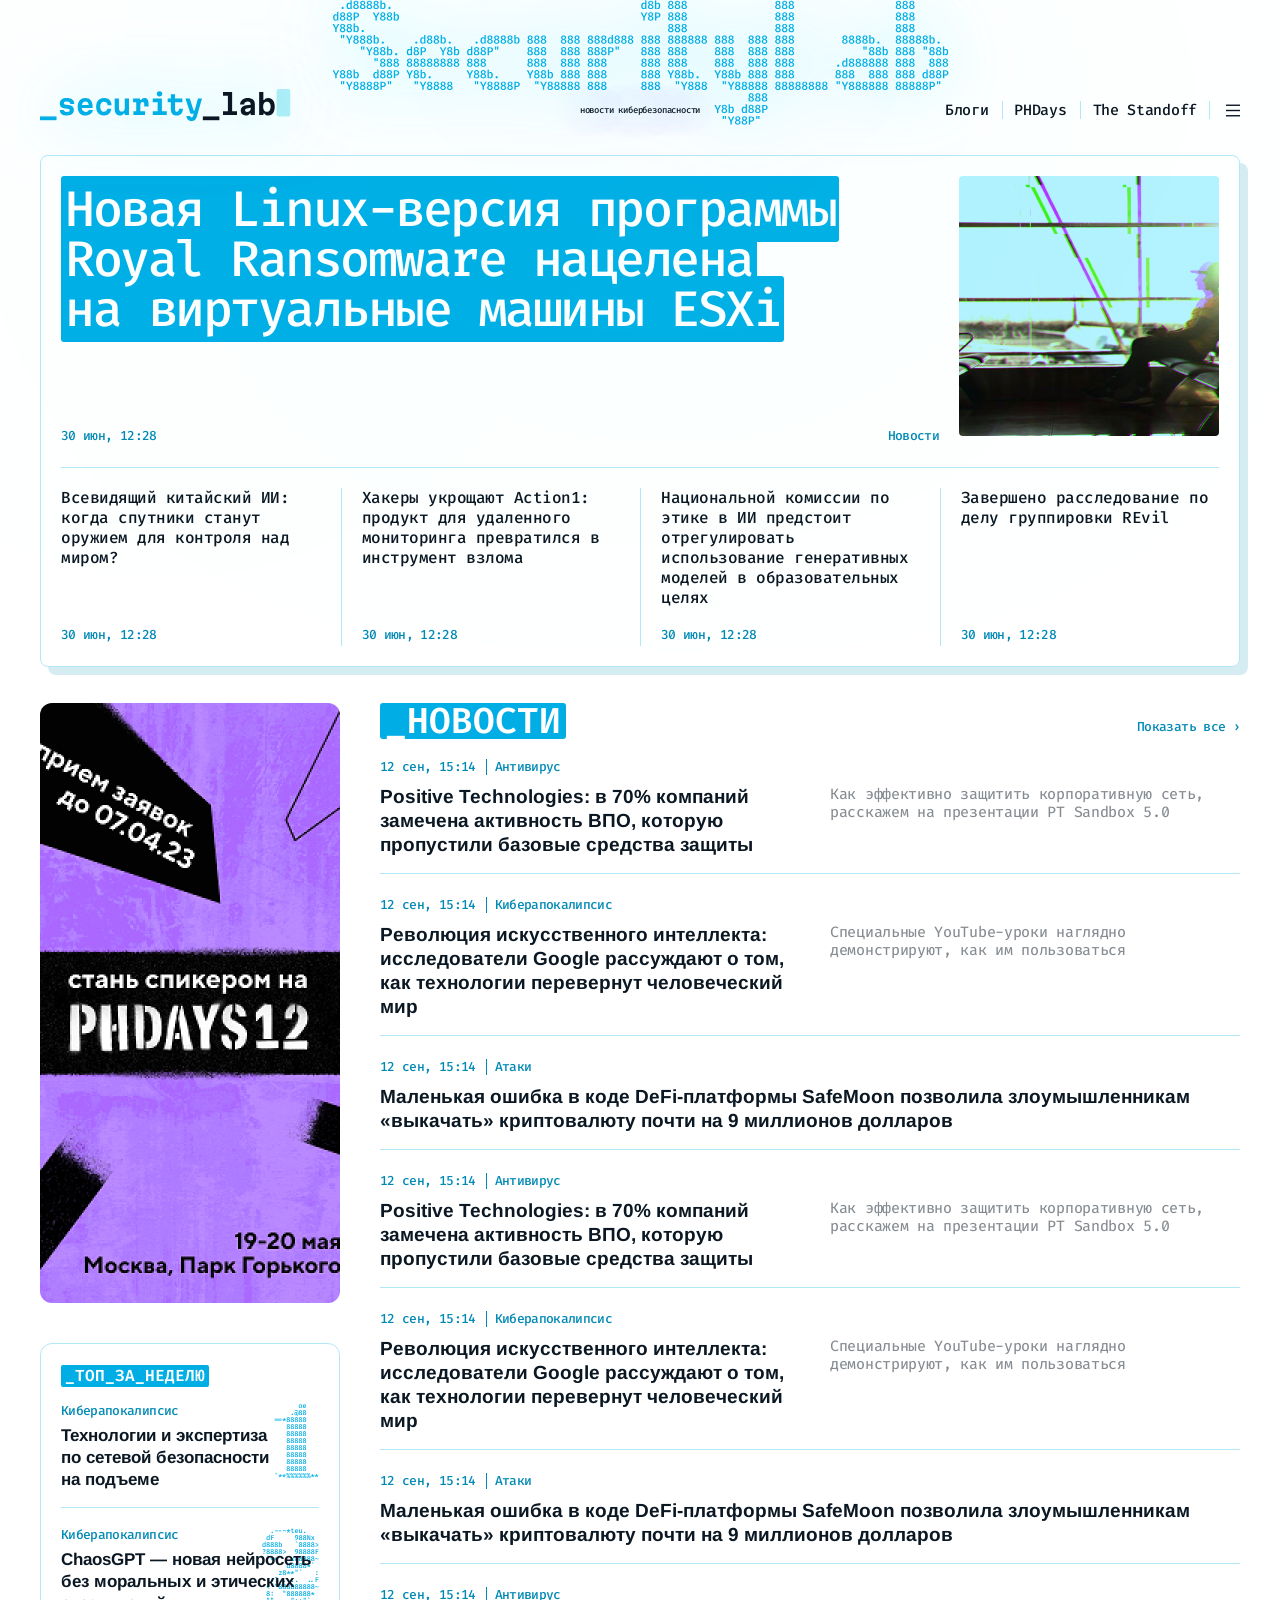
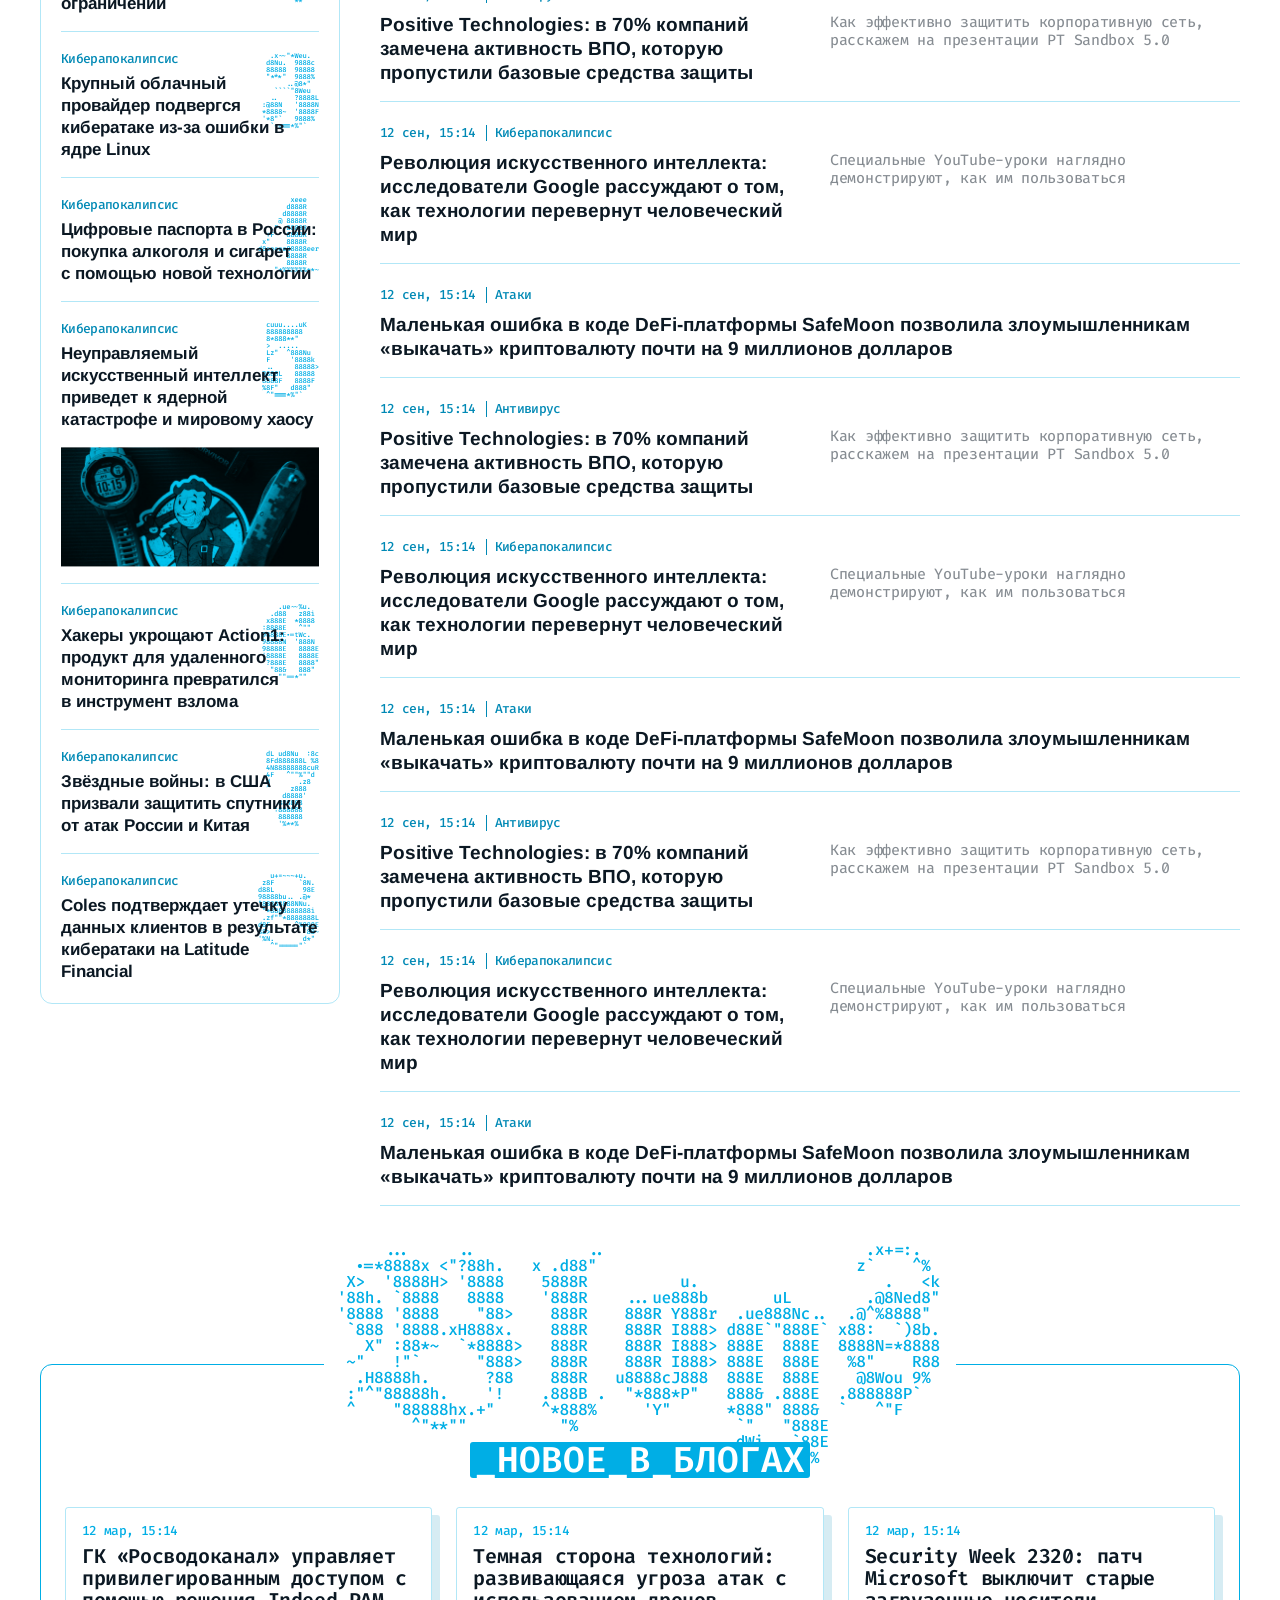
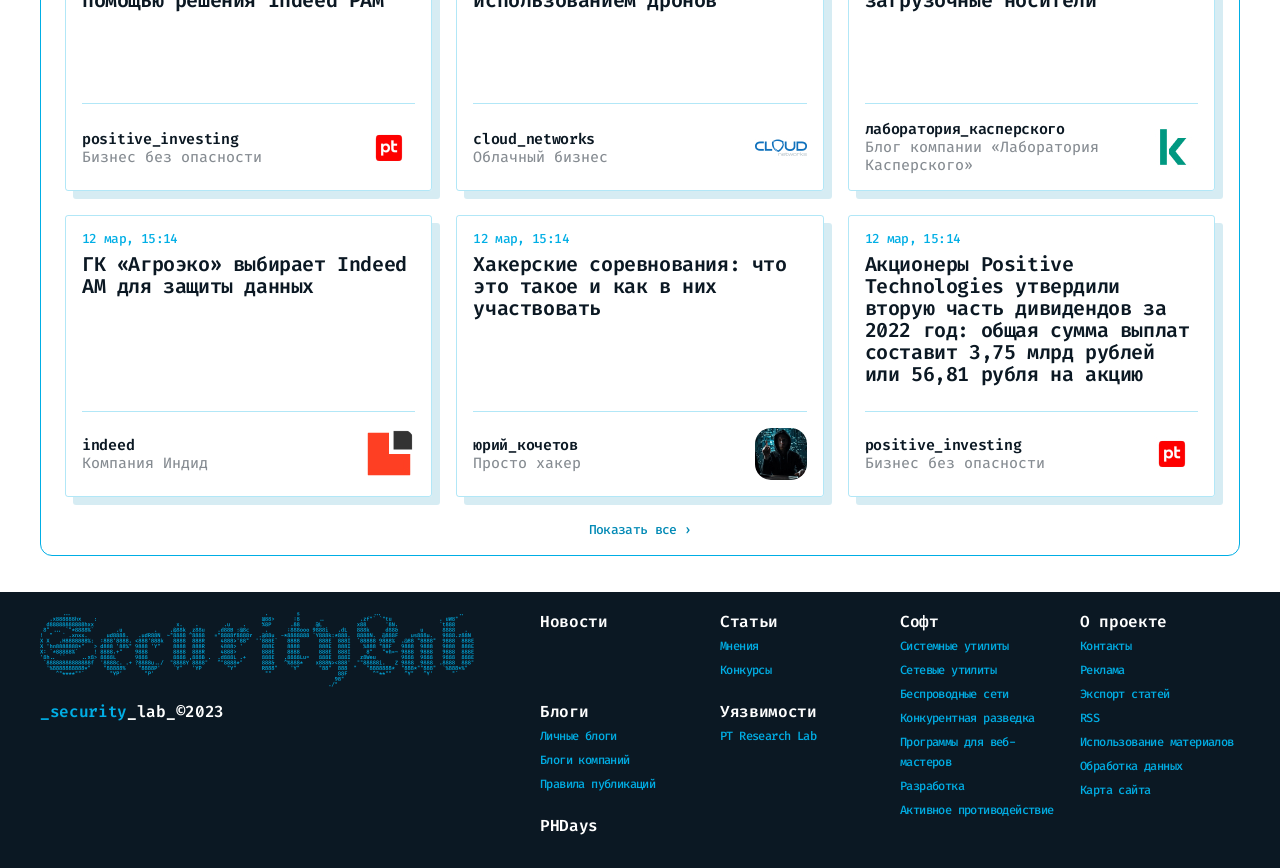
==== index.html @ 1949100d "index" ====
<!DOCTYPE html>
<html lang="ru">
  <head>
    <meta charset="utf-8">
    <meta http-equiv="X-UA-Compatible" content="ie=edge">
    <title>SecurityLab</title>
    <!-- meta-->
    <meta name="viewport" content="width=device-width, initial-scale=1, shrink-to-fit=no">
    <meta name="description" content="">
    <meta name="theme-color" content="#ffffff">
    <!-- icon & css-->
    <link rel="icon" href="./image/favicon.ico" sizes="any">
    <link rel="icon" href="./image/icon.svg" type="image/svg+xml">
    <link rel="apple-touch-icon" href="./image/apple-touch-icon.png">
    <link rel="manifest" href="./manifest.json">
    <link href="./assets/css/vendors.css" rel="stylesheet">
    <link href="./assets/css/main.css" rel="stylesheet">
    <link rel="stylesheet" href="./assets/css/fonts.css">
</head>
  <body>
    <div id="app">
<header>
  <div class="container">
    <div class="header content">
      <div class="header-ascii">
        <div class="header-ascii__art"></div>
        <div class="header-ascii__lead">новости кибербезопасности</div>
      </div>
      <div class="header__block">
        <div class="header-logo"><a href="./" title="SecurityLab">
            <svg>
              <use href="./image/logo.svg#logo"></use>
            </svg></a></div>
        <div class="header__group">
          <nav class="header-menu">
            <ul>
              <li><a href="./blogs.html" title="Блоги">Блоги</a></li>
              <li><a href="#" title="PHDays">PHDays</a></li>
              <li><a href="#" title="The Standoff">The Standoff</a></li>
            </ul>
          </nav>
          <div class="header-menu-bar"><a href="#" data-action="open-menu" title="Открыть меню">
              <svg>
                <use href="./image/icon/menu.svg#menu"></use>
              </svg></a></div>
        </div>
      </div>
    </div>
  </div>
</header>
<!-- Menu-->
<div class="menu">
  <div class="menu-overlay" data-action="close-menu"></div>
  <div class="menu__container">
    <div class="menu__head">
      <div class="menu__link menu__link--close"><a href="#" data-action="close-menu" title="Закрыть меню">
          <svg>
            <use href="./image/icon/close.svg#close"></use>
          </svg></a></div>
      <div class="menu__link menu__link--back"><a href="#" data-action="close-submenu" title="Назад">
          <svg>
            <use href="./image/icon/back.svg#back"></use>
          </svg></a></div>
    </div>
    <div class="menu__main">
      <nav class="menu-navigation">
        <ul class="menu-navigation__list">
          <li class="menu-navigation__item"><a href="#" class="menu-navigation__item__link" title="Новости">Новости</a></li>
          <li class="menu-navigation__item"><a href="#" class="menu-navigation__item__link" title="Статьи">Статьи</a></li>
          <li class="menu-navigation__item"><a href="#" class="menu-navigation__item__link" title="Уязвимости">Уязвимости</a></li>
          <li class="menu-navigation__item"><a href="./blogs.html" class="menu-navigation__item__link" title="Блоги">Блоги</a></li>
          <li class="menu-navigation__item"><a href="#" class="menu-navigation__item__link" data-action="open-submenu" data-submenu="glossary" title="Глосарий"><span>Глосарий</span>
            <ul class="menu-navigation__submenu" data-name="glossary">
              <li class="menu-navigation__item"><a href="#" class="menu-navigation__item__link"title="Терминология">Терминология</a></li>
              <li class="menu-navigation__item" ><a href="#" class="menu-navigation__item__link"  title="Хакерские группировки">Хакерские группировки</a></li>
              <li class="menu-navigation__item"><a href="#" class="menu-navigation__item__link" data-action="open-links" data-links="soft" title="Каталог софта"><span>Каталог софта</span></a>
                <ul class="menu-navigation__links" data-name="soft">
                  <li class="menu-navigation__link"><a href="#" title="Системные утилиты">Системные утилиты</a></li>
                  <li class="menu-navigation__link"><a href="#" title="Сетевые утилиты">Сетевые утилиты</a></li>
                  <li class="menu-navigation__link"><a href="#" title="Аппаратные утилиты">Аппаратные утилиты</a></li>
                  <li class="menu-navigation__link"><a href="#" title="Беспроводные сети">Беспроводные сети</a></li>
                  <li class="menu-navigation__link"><a href="#" title="Загрузочные антивирусные диски">Загрузочные антивирусные диски</a></li>
                  <li class="menu-navigation__link"><a href="#" title="Защита от целенаправленных атак">Защита от целенаправленных атак</a></li>
                  <li class="menu-navigation__link"><a href="#" title="Конкурентная разведка">Конкурентная разведка</a></li>
                  <li class="menu-navigation__link"><a href="#" title="Ограничение доступа">Ограничение доступа</a></li>
                  <li class="menu-navigation__link"><a href="#" title="Программы для веб-мастеров">Программы для веб-мастеров</a></li>
                  <li class="menu-navigation__link"><a href="#" title="Распределенная структура ложных целей">Распределенная структура ложных целей</a></li>
                </ul>
              </li>
            </ul>
          </li>
        </ul>
      </nav>
      <ul class="menu-info">
        <li class="menu-info__item"><a href="#" title="Контакты">Контакты</a></li>
        <li class="menu-info__item"><a href="#" title="Реклама">Реклама</a></li>
        <li class="menu-info__item"><a href="#" title="Экспорт статей">Экспорт статей</a></li>
        <li class="menu-info__item"><a href="#" title="Карта сайта">Карта сайта</a></li>
      </ul>
      <ul class="menu-social">
        <li class="menu-social__item"><a href="tg://resolve?domain=SecLabNews" target="_blank" title="Телеграм">
            <svg>
              <use href="./image/icon/telegram.svg#telegram"></use>
            </svg></a></li>
        <li class="menu-social__item"><a href=".//twitter.com/SecurityLabnews" target="_blank" title="Твиттер">
            <svg>
              <use href="./image/icon/twitter.svg#twitter"></use>
            </svg></a></li>
        <li class="menu-social__item"><a href=".//vk.com/public47494392" target="_blank" title="ВКонтакте">
            <svg>
              <use href="./image/icon/vk.svg#vk"></use>
            </svg></a></li>
        <li class="menu-social__item"><a href="#" title="RSS">
            <svg>
              <use href="./image/icon/rss.svg#rss"></use>
            </svg></a></li>
      </ul>
    </div>
    <div class="menu-search">
      <form class="form menu-search__form" name="menu-search" action="./" autocomplete="off" accept-charset="utf-8">
        <fieldset class="form__line">
          <input class="form__input" type="search" name="search" required placeholder="Поиск" value="" title="Поиск">
          <div class="form__button">
            <div class="button button--search button--disabled"><a href="#" data-action="form-send" title="Найти">Найти</a></div>
          </div>
        </fieldset>
      </form>
    </div>
  </div>
</div>
<!-- Menu end-->
      <main>
        <section id="main">
          <div class="container">
            <div class="main content">
              <div class="main-list">
                <article class="main-list__card">
                  <div class="main-list__head">
                    <div class="main-list__title"><a href="./article.html" title="Новая Linux-версия программы Royal Ransomware нацелена на виртуальные машины ESXi">
                        <h1><span class="animation-decode">Новая Linux-версия программы Royal Ransomware нацелена на виртуальные машины ESXi</span></h1></a></div>
                    <div class="main-list__image"><a href="./article.html" title="Новая Linux-версия программы Royal Ransomware нацелена на виртуальные машины ESXi"><img src="./image/article/1.jpg" srcset="./image/article/1@2x.jpg 2x" loading="eager" alt="Новая Linux-версия программы Royal Ransomware нацелена на виртуальные машины ESXi"></a></div>
                  </div>
                  <div class="main-list__details">
                    <time class="main-list__date" datetime="2023-06-30">30 июн, 12:28</time>
                    <ul class="main-list-tags">
                      <li class="main-list-tags__tag"><a href="#" title="Новости">Новости</a></li>
                    </ul>
                  </div>
                </article>
                <article class="main-list__card">
                  <div class="main-list__head">
                    <div class="main-list__title"><a href="./article-image.html" title="Всевидящий китайский ИИ: когда спутники станут оружием для контроля над миром?">
                        <h2>Всевидящий китайский ИИ: когда спутники станут оружием для контроля над миром?</h2></a></div>
                  </div>
                  <div class="main-list__details">
                    <time class="main-list__date" datetime="2023-06-30">30 июн, 12:28</time>
                  </div>
                </article>
                <article class="main-list__card">
                  <div class="main-list__head">
                    <div class="main-list__title"><a href="./article-small-image.html" title="Хакеры укрощают Action1: продукт для удаленного мониторинга превратился в инструмент взлома">
                        <h2>Хакеры укрощают Action1: продукт для удаленного мониторинга превратился в инструмент взлома</h2></a></div>
                  </div>
                  <div class="main-list__details">
                    <time class="main-list__date" datetime="2023-06-30">30 июн, 12:28</time>
                  </div>
                </article>
                <article class="main-list__card">
                  <div class="main-list__head">
                    <div class="main-list__title"><a href="./article-image.html" title="Национальной комиссии по этике в ИИ предстоит отрегулировать использование генеративных моделей в образовательных целях">
                        <h2>Национальной комиссии по этике в ИИ предстоит отрегулировать использование генеративных моделей в образовательных целях</h2></a></div>
                  </div>
                  <div class="main-list__details">
                    <time class="main-list__date" datetime="2023-06-30">30 июн, 12:28</time>
                  </div>
                </article>
                <article class="main-list__card">
                  <div class="main-list__head">
                    <div class="main-list__title"><a href="./article-small-image.html" title="Завершено расследование по делу группировки REvil">
                        <h2>Завершено расследование по делу группировки REvil</h2></a></div>
                  </div>
                  <div class="main-list__details">
                    <time class="main-list__date" datetime="2023-06-30">30 июн, 12:28</time>
                  </div>
                </article>
              </div>
            </div>
          </div>
        </section>
        <section id="main-news">
          <div class="container">
            <div class="main-news content">
              <aside class="main-news__sidebar">
                <div class="main-news__banner"><a href="#" target="_blank" title="Стань спикером на PHDAYS12"><img src="./image/banner/phdays12.jpg" srcset="./image/banner/phdays12@2x.jpg 2x" loading="lazy" alt="PHDAYS12"></a></div>
                <div class="main-news-top slider">
                  <div class="main-news-top__title">
                    <h2><span>_Топ_за_неделю</span></h2>
                  </div>
                  <div class="main-news-top-list swiper-wrapper">
                    <article class="main-news-top-list__item swiper-slide">
                      <div class="main-news-top-list__count main-news-top-list__count-1"><img src="./image/ascii/1.svg" alt="icon"></div>
                      <div class="main-news-top-list__head">
                        <time class="main-news-top-list__date" datetime="2023-06-30">30 июн, 12:28</time>
                        <div class="main-news-top-list__rubric"><a href="#" title="Киберапокалипсис">Киберапокалипсис</a></div>
                      </div>
                      <div class="main-news-top-list__title"><a href="./article.html" title="Технологии и экспертиза по сетевой безопасности на подъеме">
                          <h4>Технологии и экспертиза по сетевой безопасности на подъеме</h4></a></div>
                    </article>
                    <article class="main-news-top-list__item swiper-slide">
                      <div class="main-news-top-list__count main-news-top-list__count-2"><img src="./image/ascii/2.svg" alt="icon"></div>
                      <div class="main-news-top-list__head">
                        <time class="main-news-top-list__date" datetime="2023-06-30">30 июн, 12:28</time>
                        <div class="main-news-top-list__rubric"><a href="#" title="Киберапокалипсис">Киберапокалипсис</a></div>
                      </div>
                      <div class="main-news-top-list__title"><a href="./article.html" title="ChaosGPT — новая нейросеть без моральных и этических ограничений">
                          <h4>ChaosGPT — новая нейросеть без моральных и этических ограничений</h4></a></div>
                    </article>
                    <article class="main-news-top-list__item swiper-slide">
                      <div class="main-news-top-list__count main-news-top-list__count-3"><img src="./image/ascii/3.svg" alt="icon"></div>
                      <div class="main-news-top-list__head">
                        <time class="main-news-top-list__date" datetime="2023-06-30">30 июн, 12:28</time>
                        <div class="main-news-top-list__rubric"><a href="#" title="Киберапокалипсис">Киберапокалипсис</a></div>
                      </div>
                      <div class="main-news-top-list__title"><a href="./article.html" title="Крупный облачный провайдер подвергся кибератаке из-за ошибки в ядре Linux">
                          <h4>Крупный облачный провайдер подвергся кибератаке из-за ошибки в ядре Linux</h4></a></div>
                    </article>
                    <article class="main-news-top-list__item swiper-slide">
                      <div class="main-news-top-list__count main-news-top-list__count-4"><img src="./image/ascii/4.svg" alt="icon"></div>
                      <div class="main-news-top-list__head">
                        <time class="main-news-top-list__date" datetime="2023-06-30">30 июн, 12:28</time>
                        <div class="main-news-top-list__rubric"><a href="#" title="Киберапокалипсис">Киберапокалипсис</a></div>
                      </div>
                      <div class="main-news-top-list__title"><a href="./article.html" title="Цифровые паспорта в России: покупка алкоголя и сигарет с помощью новой технологии">
                          <h4>Цифровые паспорта в России: покупка алкоголя и сигарет с помощью новой технологии</h4></a></div>
                    </article>
                    <article class="main-news-top-list__item swiper-slide">
                      <div class="main-news-top-list__count main-news-top-list__count-5"><img src="./image/ascii/5.svg" alt="icon"></div>
                      <div class="main-news-top-list__head">
                        <time class="main-news-top-list__date" datetime="2023-06-30">30 июн, 12:28</time>
                        <div class="main-news-top-list__rubric"><a href="#" title="Киберапокалипсис">Киберапокалипсис</a></div>
                      </div>
                      <div class="main-news-top-list__title"><a href="./article.html" title="Неуправляемый искусственный интеллект приведет к ядерной катастрофе и мировому хаосу">
                          <h4>Неуправляемый искусственный интеллект приведет к ядерной катастрофе и мировому хаосу</h4></a></div>
                      <div class="main-news-top-list__image"><a href="./article.html" title="Неуправляемый искусственный интеллект приведет к ядерной катастрофе и мировому хаосу"><img src="./image/article/2.jpg" srcset="./image/article/2@2x.jpg 2x" loading="lazy" alt="Неуправляемый искусственный интеллект приведет к ядерной катастрофе и мировому хаосу"></a></div>
                    </article>
                    <article class="main-news-top-list__item swiper-slide">
                      <div class="main-news-top-list__count main-news-top-list__count-6"><img src="./image/ascii/6.svg" alt="icon"></div>
                      <div class="main-news-top-list__head">
                        <time class="main-news-top-list__date" datetime="2023-06-30">30 июн, 12:28</time>
                        <div class="main-news-top-list__rubric"><a href="#" title="Киберапокалипсис">Киберапокалипсис</a></div>
                      </div>
                      <div class="main-news-top-list__title"><a href="./article.html" title="Хакеры укрощают Action1: продукт для удаленного мониторинга превратился в инструмент взлома">
                          <h4>Хакеры укрощают Action1: продукт для удаленного мониторинга превратился в инструмент взлома</h4></a></div>
                    </article>
                    <article class="main-news-top-list__item swiper-slide">
                      <div class="main-news-top-list__count main-news-top-list__count-7"><img src="./image/ascii/7.svg" alt="icon"></div>
                      <div class="main-news-top-list__head">
                        <time class="main-news-top-list__date" datetime="2023-06-30">30 июн, 12:28</time>
                        <div class="main-news-top-list__rubric"><a href="#" title="Киберапокалипсис">Киберапокалипсис</a></div>
                      </div>
                      <div class="main-news-top-list__title"><a href="./article.html" title="Звёздные войны: в США призвали защитить спутники от атак России и Китая">
                          <h4>Звёздные войны: в США призвали защитить спутники от атак России и Китая</h4></a></div>
                    </article>
                    <article class="main-news-top-list__item swiper-slide">
                      <div class="main-news-top-list__count main-news-top-list__count-8"><img src="./image/ascii/8.svg" alt="icon"></div>
                      <div class="main-news-top-list__head">
                        <time class="main-news-top-list__date" datetime="2023-06-30">30 июн, 12:28</time>
                        <div class="main-news-top-list__rubric"><a href="#" title="Киберапокалипсис">Киберапокалипсис</a></div>
                      </div>
                      <div class="main-news-top-list__title"><a href="./article.html" title="Coles подтверждает утечку данных клиентов в результате кибератаки на Latitude Financial">
                          <h4>Coles подтверждает утечку данных клиентов в результате кибератаки на Latitude Financial</h4></a></div>
                    </article>
                  </div>
                </div>
              </aside>
              <div class="main-news__main">
                <div class="main-news__title">
                  <h2><span>_Новости</span></h2>
                </div>
                <div class="main-news__link"><a href="#" title="Показать все">Показать все &#8250;</a></div>
                <div class="main-news-list">
                  <article class="main-news-list__item">
                    <div class="main-news-list__head">
                      <time class="main-news-list__date" datetime="2023-09-12">12 сен, 15:14</time>
                      <div class="main-news-list__rubric"><a href="#" title="Антивирус">Антивирус</a></div>
                    </div>
                    <div class="main-news-list__details">
                      <div class="main-news-list__title"><a href="./article.html" title="Positive Technologies: в 70% компаний замечена активность ВПО, которую пропустили базовые средства защиты">
                          <h4>Positive Technologies: в 70% компаний замечена активность ВПО, которую пропустили базовые средства защиты</h4></a></div>
                      <div class="main-news-list__preview">
                        <p>Как эффективно защитить корпоративную сеть, расскажем на презентации PT Sandbox 5.0</p>
                      </div>
                    </div>
                  </article>
                  <article class="main-news-list__item">
                    <div class="main-news-list__head">
                      <time class="main-news-list__date" datetime="2023-09-12">12 сен, 15:14</time>
                      <div class="main-news-list__rubric"><a href="#" title="Киберапокалипсис">Киберапокалипсис</a></div>
                    </div>
                    <div class="main-news-list__details">
                      <div class="main-news-list__title"><a href="./article.html" title="Революция искусственного интеллекта: исследователи Google рассуждают о том, как технологии перевернут человеческий мир">
                          <h4>Революция искусственного интеллекта: исследователи Google рассуждают о том, как технологии перевернут человеческий мир</h4></a></div>
                      <div class="main-news-list__preview">
                        <p>Специальные YouTube-уроки наглядно демонстрируют, как им пользоваться</p>
                      </div>
                    </div>
                  </article>
                  <article class="main-news-list__item">
                    <div class="main-news-list__head">
                      <time class="main-news-list__date" datetime="2023-09-12">12 сен, 15:14</time>
                      <div class="main-news-list__rubric"><a href="#" title="Атаки">Атаки</a></div>
                    </div>
                    <div class="main-news-list__details">
                      <div class="main-news-list__title"><a href="./article.html" title="Маленькая ошибка в коде DeFi-платформы SafeMoon позволила злоумышленникам «выкачать» криптовалюту почти на 9 миллионов долларов">
                          <h4>Маленькая ошибка в коде DeFi-платформы SafeMoon позволила злоумышленникам «выкачать» криптовалюту почти на 9 миллионов долларов</h4></a></div>
                    </div>
                  </article>
                  <article class="main-news-list__item">
                    <div class="main-news-list__head">
                      <time class="main-news-list__date" datetime="2023-09-12">12 сен, 15:14</time>
                      <div class="main-news-list__rubric"><a href="#" title="Антивирус">Антивирус</a></div>
                    </div>
                    <div class="main-news-list__details">
                      <div class="main-news-list__title"><a href="./article.html" title="Positive Technologies: в 70% компаний замечена активность ВПО, которую пропустили базовые средства защиты">
                          <h4>Positive Technologies: в 70% компаний замечена активность ВПО, которую пропустили базовые средства защиты</h4></a></div>
                      <div class="main-news-list__preview">
                        <p>Как эффективно защитить корпоративную сеть, расскажем на презентации PT Sandbox 5.0</p>
                      </div>
                    </div>
                  </article>
                  <article class="main-news-list__item">
                    <div class="main-news-list__head">
                      <time class="main-news-list__date" datetime="2023-09-12">12 сен, 15:14</time>
                      <div class="main-news-list__rubric"><a href="#" title="Киберапокалипсис">Киберапокалипсис</a></div>
                    </div>
                    <div class="main-news-list__details">
                      <div class="main-news-list__title"><a href="./article.html" title="Революция искусственного интеллекта: исследователи Google рассуждают о том, как технологии перевернут человеческий мир">
                          <h4>Революция искусственного интеллекта: исследователи Google рассуждают о том, как технологии перевернут человеческий мир</h4></a></div>
                      <div class="main-news-list__preview">
                        <p>Специальные YouTube-уроки наглядно демонстрируют, как им пользоваться</p>
                      </div>
                    </div>
                  </article>
                  <article class="main-news-list__item">
                    <div class="main-news-list__head">
                      <time class="main-news-list__date" datetime="2023-09-12">12 сен, 15:14</time>
                      <div class="main-news-list__rubric"><a href="#" title="Атаки">Атаки</a></div>
                    </div>
                    <div class="main-news-list__details">
                      <div class="main-news-list__title"><a href="./article.html" title="Маленькая ошибка в коде DeFi-платформы SafeMoon позволила злоумышленникам «выкачать» криптовалюту почти на 9 миллионов долларов">
                          <h4>Маленькая ошибка в коде DeFi-платформы SafeMoon позволила злоумышленникам «выкачать» криптовалюту почти на 9 миллионов долларов</h4></a></div>
                    </div>
                  </article>
                  <article class="main-news-list__item">
                    <div class="main-news-list__head">
                      <time class="main-news-list__date" datetime="2023-09-12">12 сен, 15:14</time>
                      <div class="main-news-list__rubric"><a href="#" title="Антивирус">Антивирус</a></div>
                    </div>
                    <div class="main-news-list__details">
                      <div class="main-news-list__title"><a href="./article.html" title="Positive Technologies: в 70% компаний замечена активность ВПО, которую пропустили базовые средства защиты">
                          <h4>Positive Technologies: в 70% компаний замечена активность ВПО, которую пропустили базовые средства защиты</h4></a></div>
                      <div class="main-news-list__preview">
                        <p>Как эффективно защитить корпоративную сеть, расскажем на презентации PT Sandbox 5.0</p>
                      </div>
                    </div>
                  </article>
                  <article class="main-news-list__item">
                    <div class="main-news-list__head">
                      <time class="main-news-list__date" datetime="2023-09-12">12 сен, 15:14</time>
                      <div class="main-news-list__rubric"><a href="#" title="Киберапокалипсис">Киберапокалипсис</a></div>
                    </div>
                    <div class="main-news-list__details">
                      <div class="main-news-list__title"><a href="./article.html" title="Революция искусственного интеллекта: исследователи Google рассуждают о том, как технологии перевернут человеческий мир">
                          <h4>Революция искусственного интеллекта: исследователи Google рассуждают о том, как технологии перевернут человеческий мир</h4></a></div>
                      <div class="main-news-list__preview">
                        <p>Специальные YouTube-уроки наглядно демонстрируют, как им пользоваться</p>
                      </div>
                    </div>
                  </article>
                  <article class="main-news-list__item">
                    <div class="main-news-list__head">
                      <time class="main-news-list__date" datetime="2023-09-12">12 сен, 15:14</time>
                      <div class="main-news-list__rubric"><a href="#" title="Атаки">Атаки</a></div>
                    </div>
                    <div class="main-news-list__details">
                      <div class="main-news-list__title"><a href="./article.html" title="Маленькая ошибка в коде DeFi-платформы SafeMoon позволила злоумышленникам «выкачать» криптовалюту почти на 9 миллионов долларов">
                          <h4>Маленькая ошибка в коде DeFi-платформы SafeMoon позволила злоумышленникам «выкачать» криптовалюту почти на 9 миллионов долларов</h4></a></div>
                    </div>
                  </article>
                  <article class="main-news-list__item">
                    <div class="main-news-list__head">
                      <time class="main-news-list__date" datetime="2023-09-12">12 сен, 15:14</time>
                      <div class="main-news-list__rubric"><a href="#" title="Антивирус">Антивирус</a></div>
                    </div>
                    <div class="main-news-list__details">
                      <div class="main-news-list__title"><a href="./article.html" title="Positive Technologies: в 70% компаний замечена активность ВПО, которую пропустили базовые средства защиты">
                          <h4>Positive Technologies: в 70% компаний замечена активность ВПО, которую пропустили базовые средства защиты</h4></a></div>
                      <div class="main-news-list__preview">
                        <p>Как эффективно защитить корпоративную сеть, расскажем на презентации PT Sandbox 5.0</p>
                      </div>
                    </div>
                  </article>
                  <article class="main-news-list__item">
                    <div class="main-news-list__head">
                      <time class="main-news-list__date" datetime="2023-09-12">12 сен, 15:14</time>
                      <div class="main-news-list__rubric"><a href="#" title="Киберапокалипсис">Киберапокалипсис</a></div>
                    </div>
                    <div class="main-news-list__details">
                      <div class="main-news-list__title"><a href="./article.html" title="Революция искусственного интеллекта: исследователи Google рассуждают о том, как технологии перевернут человеческий мир">
                          <h4>Революция искусственного интеллекта: исследователи Google рассуждают о том, как технологии перевернут человеческий мир</h4></a></div>
                      <div class="main-news-list__preview">
                        <p>Специальные YouTube-уроки наглядно демонстрируют, как им пользоваться</p>
                      </div>
                    </div>
                  </article>
                  <article class="main-news-list__item">
                    <div class="main-news-list__head">
                      <time class="main-news-list__date" datetime="2023-09-12">12 сен, 15:14</time>
                      <div class="main-news-list__rubric"><a href="#" title="Атаки">Атаки</a></div>
                    </div>
                    <div class="main-news-list__details">
                      <div class="main-news-list__title"><a href="./article.html" title="Маленькая ошибка в коде DeFi-платформы SafeMoon позволила злоумышленникам «выкачать» криптовалюту почти на 9 миллионов долларов">
                          <h4>Маленькая ошибка в коде DeFi-платформы SafeMoon позволила злоумышленникам «выкачать» криптовалюту почти на 9 миллионов долларов</h4></a></div>
                    </div>
                  </article>
                  <article class="main-news-list__item">
                    <div class="main-news-list__head">
                      <time class="main-news-list__date" datetime="2023-09-12">12 сен, 15:14</time>
                      <div class="main-news-list__rubric"><a href="#" title="Антивирус">Антивирус</a></div>
                    </div>
                    <div class="main-news-list__details">
                      <div class="main-news-list__title"><a href="./article.html" title="Positive Technologies: в 70% компаний замечена активность ВПО, которую пропустили базовые средства защиты">
                          <h4>Positive Technologies: в 70% компаний замечена активность ВПО, которую пропустили базовые средства защиты</h4></a></div>
                      <div class="main-news-list__preview">
                        <p>Как эффективно защитить корпоративную сеть, расскажем на презентации PT Sandbox 5.0</p>
                      </div>
                    </div>
                  </article>
                  <article class="main-news-list__item">
                    <div class="main-news-list__head">
                      <time class="main-news-list__date" datetime="2023-09-12">12 сен, 15:14</time>
                      <div class="main-news-list__rubric"><a href="#" title="Киберапокалипсис">Киберапокалипсис</a></div>
                    </div>
                    <div class="main-news-list__details">
                      <div class="main-news-list__title"><a href="./article.html" title="Революция искусственного интеллекта: исследователи Google рассуждают о том, как технологии перевернут человеческий мир">
                          <h4>Революция искусственного интеллекта: исследователи Google рассуждают о том, как технологии перевернут человеческий мир</h4></a></div>
                      <div class="main-news-list__preview">
                        <p>Специальные YouTube-уроки наглядно демонстрируют, как им пользоваться</p>
                      </div>
                    </div>
                  </article>
                  <article class="main-news-list__item">
                    <div class="main-news-list__head">
                      <time class="main-news-list__date" datetime="2023-09-12">12 сен, 15:14</time>
                      <div class="main-news-list__rubric"><a href="#" title="Атаки">Атаки</a></div>
                    </div>
                    <div class="main-news-list__details">
                      <div class="main-news-list__title"><a href="./article.html" title="Маленькая ошибка в коде DeFi-платформы SafeMoon позволила злоумышленникам «выкачать» криптовалюту почти на 9 миллионов долларов">
                          <h4>Маленькая ошибка в коде DeFi-платформы SafeMoon позволила злоумышленникам «выкачать» криптовалюту почти на 9 миллионов долларов</h4></a></div>
                    </div>
                  </article>
                </div>
                <div class="main-news__button">
                  <div class="button"><a href="#" title="Загрузить еще 10 новостей">Загрузить еще 10 новостей</a></div>
                </div>
              </div>
            </div>
          </div>
        </section>
        <section id="main-blogs">
          <div class="container">
            <div class="main-blogs content">
              <div class="main-blogs__image"><img src="./image/ascii/blogs.svg" alt="Blogs"></div>
              <div class="main-blogs__title">
                <h2><span>_Hовое_в_блогах</span></h2>
              </div>
              <div class="main-blogs-list">
                <article class="main-blogs-list__item">
                  <div class="main-blogs-list__head">
                    <div class="main-blogs-list__group">
                      <div class="main-blogs-list__name"><a href="#" title="Positive_Investing">
                          <h3>Positive_Investing</h3></a></div>
                      <div class="main-blogs-list__desc">Бизнес без опасности</div>
                    </div>
                    <div class="main-blogs-list__image"><a href="#" title="Positive_Investing"><img src="./image/blog/1.jpg" srcset="./image/blog/1@2x.jpg 2x" loading="lazy" alt="Positive_Investing"></a></div>
                  </div>
                  <div class="main-blogs-list__details">
                    <div class="main-blogs-list__title"><a href="./article.html" title="ГК «Росводоканал» управляет привилегированным доступом с помощью решения Indeed PAM">
                        <h2>ГК «Росводоканал» управляет привилегированным доступом с помощью решения Indeed PAM</h2></a></div>
                    <time class="main-blogs-list__date" datetime="2023-03-12">12 мар, 15:14</time>
                  </div>
                </article>
                <article class="main-blogs-list__item">
                  <div class="main-blogs-list__head">
                    <div class="main-blogs-list__group">
                      <div class="main-blogs-list__name"><a href="#" title="Cloud_Networks">
                          <h3>Cloud_Networks</h3></a></div>
                      <div class="main-blogs-list__desc">Облачный бизнес</div>
                    </div>
                    <div class="main-blogs-list__image"><a href="#" title="Cloud_Networks"><img src="./image/blog/2.jpg" srcset="./image/blog/2@2x.jpg 2x" loading="lazy" alt="Cloud_Networks"></a></div>
                  </div>
                  <div class="main-blogs-list__details">
                    <div class="main-blogs-list__title"><a href="./article.html" title="Темная сторона технологий: развивающаяся угроза атак с использованием дронов">
                        <h2>Темная сторона технологий: развивающаяся угроза атак с использованием дронов</h2></a></div>
                    <time class="main-blogs-list__date" datetime="2023-03-12">12 мар, 15:14</time>
                  </div>
                </article>
                <article class="main-blogs-list__item">
                  <div class="main-blogs-list__head">
                    <div class="main-blogs-list__group">
                      <div class="main-blogs-list__name"><a href="#" title="Лаборатория_Касперского">
                          <h3>Лаборатория_Касперского</h3></a></div>
                      <div class="main-blogs-list__desc">Блог компании «Лаборатория Касперского»</div>
                    </div>
                    <div class="main-blogs-list__image"><a href="#" title="Лаборатория_Касперского"><img src="./image/blog/3.jpg" srcset="./image/blog/3@2x.jpg 2x" loading="lazy" alt="Лаборатория_Касперского"></a></div>
                  </div>
                  <div class="main-blogs-list__details">
                    <div class="main-blogs-list__title"><a href="./article.html" title="Security Week 2320: патч Microsoft выключит старые загрузочные носители">
                        <h2>Security Week 2320: патч Microsoft выключит старые загрузочные носители</h2></a></div>
                    <time class="main-blogs-list__date" datetime="2023-03-12">12 мар, 15:14</time>
                  </div>
                </article>
                <article class="main-blogs-list__item">
                  <div class="main-blogs-list__head">
                    <div class="main-blogs-list__group">
                      <div class="main-blogs-list__name"><a href="#" title="indeed">
                          <h3>indeed</h3></a></div>
                      <div class="main-blogs-list__desc">Компания Индид</div>
                    </div>
                    <div class="main-blogs-list__image"><a href="#" title="indeed"><img src="./image/blog/4.jpg" srcset="./image/blog/4@2x.jpg 2x" loading="lazy" alt="indeed"></a></div>
                  </div>
                  <div class="main-blogs-list__details">
                    <div class="main-blogs-list__title"><a href="./article.html" title="ГК «Агроэко» выбирает Indeed AM для защиты данных">
                        <h2>ГК «Агроэко» выбирает Indeed AM для защиты данных</h2></a></div>
                    <time class="main-blogs-list__date" datetime="2023-03-12">12 мар, 15:14</time>
                  </div>
                </article>
                <article class="main-blogs-list__item">
                  <div class="main-blogs-list__head">
                    <div class="main-blogs-list__group">
                      <div class="main-blogs-list__name"><a href="#" title="Юрий_Кочетов">
                          <h3>Юрий_Кочетов</h3></a></div>
                      <div class="main-blogs-list__desc">Просто хакер</div>
                    </div>
                    <div class="main-blogs-list__image"><a href="#" title="Юрий_Кочетов"><img src="./image/blog/5.jpg" srcset="./image/blog/5@2x.jpg 2x" loading="lazy" alt="Юрий_Кочетов"></a></div>
                  </div>
                  <div class="main-blogs-list__details">
                    <div class="main-blogs-list__title"><a href="./article.html" title="Хакерские соревнования: что это такое и как в них участвовать">
                        <h2>Хакерские соревнования: что это такое и как в них участвовать</h2></a></div>
                    <time class="main-blogs-list__date" datetime="2023-03-12">12 мар, 15:14</time>
                  </div>
                </article>
                <article class="main-blogs-list__item">
                  <div class="main-blogs-list__head">
                    <div class="main-blogs-list__group">
                      <div class="main-blogs-list__name"><a href="#" title="Positive_Investing">
                          <h3>Positive_Investing</h3></a></div>
                      <div class="main-blogs-list__desc">Бизнес без опасности</div>
                    </div>
                    <div class="main-blogs-list__image"><a href="#" title="Positive_Investing"><img src="./image/blog/1.jpg" srcset="./image/blog/1@2x.jpg 2x" loading="lazy" alt="Positive_Investing"></a></div>
                  </div>
                  <div class="main-blogs-list__details">
                    <div class="main-blogs-list__title"><a href="./article.html" title="Акционеры Positive Technologies утвердили вторую часть дивидендов за 2022 год: общая сумма выплат составит 3,75 млрд рублей или 56,81 рубля на акцию">
                        <h2>Акционеры Positive Technologies утвердили вторую часть дивидендов за 2022 год: общая сумма выплат составит 3,75 млрд рублей или 56,81 рубля на акцию</h2></a></div>
                    <time class="main-blogs-list__date" datetime="2023-03-12">12 мар, 15:14</time>
                  </div>
                </article>
                <div class="main-blogs-list__link"><a href="./blogs.html" title="Показать все">Показать все &#8250;</a></div>
              </div>
            </div>
          </div>
        </section>
      </main>
<footer>
  <div class="container">
    <div class="footer content">
      <div class="footer__main">
        <div class="footer-ascii">
          <div class="footer-ascii__art"><img src="./image/ascii/logo-1.svg" alt="SecurityLab"></div>
        </div>
        <div class="footer-copyright">_security<span>_lab_&copy;2023</span></div>
      </div>
      <div class="footer__navigation">
        <div class="footer__group">
          <nav class="footer-menu">
            <div class="footer-menu__title"><a href="#" title="Новости">Новости</a></div>
          </nav>
          <nav class="footer-menu">
            <div class="footer-menu__title"><a href="./blogs.html" title="Блоги">Блоги</a></div>
            <ul class="footer-menu__list">
              <li class="footer-menu__item"><a href="#" title="Личные блоги">Личные блоги</a></li>
              <li class="footer-menu__item"><a href="#" title="Блоги компаний">Блоги компаний</a></li>
              <li class="footer-menu__item"><a href="#" title="Правила публикаций">Правила публикаций</a></li>
            </ul>
          </nav>
          <nav class="footer-menu">
            <div class="footer-menu__title"><a href="#" title="Статьи">Статьи</a></div>
            <ul class="footer-menu__list">
              <li class="footer-menu__item"><a href="#" title="Мнения">Мнения</a></li>
              <li class="footer-menu__item"><a href="#" title="Конкурсы">Конкурсы</a></li>
            </ul>
          </nav>
          <nav class="footer-menu">
            <div class="footer-menu__title"><a href="#" title="Уязвимости">Уязвимости</a></div>
            <ul class="footer-menu__list">
              <li class="footer-menu__item"><a href="#" title="PT Research Lab">PT Research Lab</a></li>
            </ul>
          </nav>
        </div>
        <div class="footer__group">
          <nav class="footer-menu">
            <div class="footer-menu__title"><a href="#" title="Софт">Софт</a></div>
            <ul class="footer-menu__list">
              <li class="footer-menu__item"><a href="#" title="Системные утилиты">Системные утилиты</a></li>
              <li class="footer-menu__item"><a href="#" title="Сетевые утилиты">Сетевые утилиты</a></li>
              <li class="footer-menu__item"><a href="#" title="Беспроводные сети">Беспроводные сети</a></li>
              <li class="footer-menu__item"><a href="#" title="Конкурентная разведка">Конкурентная разведка</a></li>
              <li class="footer-menu__item"><a href="#" title="Программы для веб-мастеров">Программы для веб-мастеров</a></li>
              <li class="footer-menu__item"><a href="#" title="Разработка">Разработка</a></li>
              <li class="footer-menu__item"><a href="#" title="Активное противодействие">Активное противодействие</a></li>
            </ul>
          </nav>
          <nav class="footer-menu">
            <div class="footer-menu__title"><a href="#" title="О проекте">О проекте</a></div>
            <ul class="footer-menu__list">
              <li class="footer-menu__item"><a href="#" title="Контакты">Контакты</a></li>
              <li class="footer-menu__item"><a href="#" title="Реклама">Реклама</a></li>
              <li class="footer-menu__item"><a href="#" title="Экспорт статей">Экспорт статей</a></li>
              <li class="footer-menu__item"><a href="#" title="RSS">RSS</a></li>
              <li class="footer-menu__item"><a href="#" title="Использование материалов">Использование материалов</a></li>
              <li class="footer-menu__item"><a href="#" title="Обработка данных">Обработка данных</a></li>
              <li class="footer-menu__item"><a href="#" title="Карта сайта">Карта сайта</a></li>
            </ul>
          </nav>
        </div>
        <div class="footer__group">
          <nav class="footer-menu">
            <div class="footer-menu__title"><a href="#" title="PHDays">PHDays</a></div>
          </nav>
        </div>
      </div>
    </div>
  </div>
</footer>
    </div>
    <!-- js-->
  <script defer src="./assets/js/vendors.js"></script><script defer src="./assets/js/main.js"></script></body>
</html>
---- assets/css/vendors.css ----
@font-face {
  font-family: swiper-icons;
  font-style: normal;
  font-weight: 400;
  src: url("data:application/font-woff;charset=utf-8;base64, [base64]//wADZ2x5ZgAAAywAAADMAAAD2MHtryVoZWFkAAABbAAAADAAAAA2E2+eoWhoZWEAAAGcAAAAHwAAACQC9gDzaG10eAAAAigAAAAZAAAArgJkABFsb2NhAAAC0AAAAFoAAABaFQAUGG1heHAAAAG8AAAAHwAAACAAcABAbmFtZQAAA/gAAAE5AAACXvFdBwlwb3N0AAAFNAAAAGIAAACE5s74hXjaY2BkYGAAYpf5Hu/j+W2+MnAzMYDAzaX6QjD6/4//Bxj5GA8AuRwMYGkAPywL13jaY2BkYGA88P8Agx4j+/8fQDYfA1AEBWgDAIB2BOoAeNpjYGRgYNBh4GdgYgABEMnIABJzYNADCQAACWgAsQB42mNgYfzCOIGBlYGB0YcxjYGBwR1Kf2WQZGhhYGBiYGVmgAFGBiQQkOaawtDAoMBQxXjg/wEGPcYDDA4wNUA2CCgwsAAAO4EL6gAAeNpj2M0gyAACqxgGNWBkZ2D4/wMA+xkDdgAAAHjaY2BgYGaAYBkGRgYQiAHyGMF8FgYHIM3DwMHABGQrMOgyWDLEM1T9/w8UBfEMgLzE////P/5//f/V/xv+r4eaAAeMbAxwIUYmIMHEgKYAYjUcsDAwsLKxc3BycfPw8jEQA/[base64]/uznmfPFBNODM2K7MTQ45YEAZqGP81AmGGcF3iPqOop0r1SPTaTbVkfUe4HXj97wYE+yNwWYxwWu4v1ugWHgo3S1XdZEVqWM7ET0cfnLGxWfkgR42o2PvWrDMBSFj/IHLaF0zKjRgdiVMwScNRAoWUoH78Y2icB/yIY09An6AH2Bdu/UB+yxopYshQiEvnvu0dURgDt8QeC8PDw7Fpji3fEA4z/PEJ6YOB5hKh4dj3EvXhxPqH/SKUY3rJ7srZ4FZnh1PMAtPhwP6fl2PMJMPDgeQ4rY8YT6Gzao0eAEA409DuggmTnFnOcSCiEiLMgxCiTI6Cq5DZUd3Qmp10vO0LaLTd2cjN4fOumlc7lUYbSQcZFkutRG7g6JKZKy0RmdLY680CDnEJ+UMkpFFe1RN7nxdVpXrC4aTtnaurOnYercZg2YVmLN/d/gczfEimrE/fs/bOuq29Zmn8tloORaXgZgGa78yO9/cnXm2BpaGvq25Dv9S4E9+5SIc9PqupJKhYFSSl47+Qcr1mYNAAAAeNptw0cKwkAAAMDZJA8Q7OUJvkLsPfZ6zFVERPy8qHh2YER+3i/BP83vIBLLySsoKimrqKqpa2hp6+jq6RsYGhmbmJqZSy0sraxtbO3sHRydnEMU4uR6yx7JJXveP7WrDycAAAAAAAH//wACeNpjYGRgYOABYhkgZgJCZgZNBkYGLQZtIJsFLMYAAAw3ALgAeNolizEKgDAQBCchRbC2sFER0YD6qVQiBCv/H9ezGI6Z5XBAw8CBK/m5iQQVauVbXLnOrMZv2oLdKFa8Pjuru2hJzGabmOSLzNMzvutpB3N42mNgZGBg4GKQYzBhYMxJLMlj4GBgAYow/P/PAJJhLM6sSoWKfWCAAwDAjgbRAAB42mNgYGBkAIIbCZo5IPrmUn0hGA0AO8EFTQAA")
    format("woff");
}
:root {
  --swiper-theme-color: #007aff;
}
:host {
  display: block;
  margin-left: auto;
  margin-right: auto;
  position: relative;
  z-index: 1;
}
.swiper {
  display: block;
  list-style: none;
  margin-left: auto;
  margin-right: auto;
  overflow: hidden;
  overflow: clip;
  padding: 0;
  position: relative;
  z-index: 1;
}
.swiper-vertical > .swiper-wrapper {
  flex-direction: column;
}
.swiper-wrapper {
  box-sizing: initial;
  display: flex;
  height: 100%;
  position: relative;
  transition-property: -webkit-transform;
  transition-property: transform;
  transition-property: transform, -webkit-transform;
  transition-timing-function: var(
    --swiper-wrapper-transition-timing-function,
    initial
  );
  width: 100%;
  z-index: 1;
}
.swiper-android .swiper-slide,
.swiper-ios .swiper-slide,
.swiper-wrapper {
  -webkit-transform: translateZ(0);
  transform: translateZ(0);
}
.swiper-horizontal {
  touch-action: pan-y;
}
.swiper-vertical {
  touch-action: pan-x;
}
.swiper-slide {
  display: block;
  flex-shrink: 0;
  height: 100%;
  position: relative;
  transition-property: -webkit-transform;
  transition-property: transform;
  transition-property: transform, -webkit-transform;
  width: 100%;
}
.swiper-slide-invisible-blank {
  visibility: hidden;
}
.swiper-autoheight,
.swiper-autoheight .swiper-slide {
  height: auto;
}
.swiper-autoheight .swiper-wrapper {
  align-items: flex-start;
  transition-property: height, -webkit-transform;
  transition-property: transform, height;
  transition-property: transform, height, -webkit-transform;
}
.swiper-backface-hidden .swiper-slide {
  -webkit-backface-visibility: hidden;
  backface-visibility: hidden;
  -webkit-transform: translateZ(0);
  transform: translateZ(0);
}
.swiper-3d.swiper-css-mode .swiper-wrapper {
  -webkit-perspective: 1200px;
  perspective: 1200px;
}
.swiper-3d .swiper-wrapper {
  -webkit-transform-style: preserve-3d;
  transform-style: preserve-3d;
}
.swiper-3d {
  -webkit-perspective: 1200px;
  perspective: 1200px;
}
.swiper-3d .swiper-cube-shadow,
.swiper-3d .swiper-slide {
  -webkit-transform-style: preserve-3d;
  transform-style: preserve-3d;
}
.swiper-css-mode > .swiper-wrapper {
  -ms-overflow-style: none;
  overflow: auto;
  scrollbar-width: none;
}
.swiper-css-mode > .swiper-wrapper::-webkit-scrollbar {
  display: none;
}
.swiper-css-mode > .swiper-wrapper > .swiper-slide {
  scroll-snap-align: start start;
}
.swiper-css-mode.swiper-horizontal > .swiper-wrapper {
  scroll-snap-type: x mandatory;
}
.swiper-css-mode.swiper-vertical > .swiper-wrapper {
  scroll-snap-type: y mandatory;
}
.swiper-css-mode.swiper-free-mode > .swiper-wrapper {
  scroll-snap-type: none;
}
.swiper-css-mode.swiper-free-mode > .swiper-wrapper > .swiper-slide {
  scroll-snap-align: none;
}
.swiper-css-mode.swiper-centered > .swiper-wrapper:before {
  content: "";
  flex-shrink: 0;
  order: 9999;
}
.swiper-css-mode.swiper-centered > .swiper-wrapper > .swiper-slide {
  scroll-snap-align: center center;
  scroll-snap-stop: always;
}
.swiper-css-mode.swiper-centered.swiper-horizontal
  > .swiper-wrapper
  > .swiper-slide:first-child {
  -webkit-margin-start: var(--swiper-centered-offset-before);
  margin-inline-start: var(--swiper-centered-offset-before);
}
.swiper-css-mode.swiper-centered.swiper-horizontal > .swiper-wrapper:before {
  height: 100%;
  min-height: 1px;
  width: var(--swiper-centered-offset-after);
}
.swiper-css-mode.swiper-centered.swiper-vertical
  > .swiper-wrapper
  > .swiper-slide:first-child {
  -webkit-margin-before: var(--swiper-centered-offset-before);
  margin-block-start: var(--swiper-centered-offset-before);
}
.swiper-css-mode.swiper-centered.swiper-vertical > .swiper-wrapper:before {
  height: var(--swiper-centered-offset-after);
  min-width: 1px;
  width: 100%;
}
.swiper-3d .swiper-slide-shadow,
.swiper-3d .swiper-slide-shadow-bottom,
.swiper-3d .swiper-slide-shadow-left,
.swiper-3d .swiper-slide-shadow-right,
.swiper-3d .swiper-slide-shadow-top {
  height: 100%;
  left: 0;
  pointer-events: none;
  position: absolute;
  top: 0;
  width: 100%;
  z-index: 10;
}
.swiper-3d .swiper-slide-shadow {
  background: rgba(0, 0, 0, 0.15);
}
.swiper-3d .swiper-slide-shadow-left {
  background-image: linear-gradient(270deg, rgba(0, 0, 0, 0.5), transparent);
}
.swiper-3d .swiper-slide-shadow-right {
  background-image: linear-gradient(90deg, rgba(0, 0, 0, 0.5), transparent);
}
.swiper-3d .swiper-slide-shadow-top {
  background-image: linear-gradient(0deg, rgba(0, 0, 0, 0.5), transparent);
}
.swiper-3d .swiper-slide-shadow-bottom {
  background-image: linear-gradient(180deg, rgba(0, 0, 0, 0.5), transparent);
}
.swiper-lazy-preloader {
  border: 4px solid var(--swiper-preloader-color, var(--swiper-theme-color));
  border-radius: 50%;
  border-top: 4px solid transparent;
  box-sizing: border-box;
  height: 42px;
  left: 50%;
  margin-left: -21px;
  margin-top: -21px;
  position: absolute;
  top: 50%;
  -webkit-transform-origin: 50%;
  transform-origin: 50%;
  width: 42px;
  z-index: 10;
}
.swiper-watch-progress .swiper-slide-visible .swiper-lazy-preloader,
.swiper:not(.swiper-watch-progress) .swiper-lazy-preloader {
  -webkit-animation: swiper-preloader-spin 1s linear infinite;
  animation: swiper-preloader-spin 1s linear infinite;
}
.swiper-lazy-preloader-white {
  --swiper-preloader-color: #fff;
}
.swiper-lazy-preloader-black {
  --swiper-preloader-color: #000;
}
@-webkit-keyframes swiper-preloader-spin {
  0% {
    -webkit-transform: rotate(0deg);
    transform: rotate(0deg);
  }
  to {
    -webkit-transform: rotate(1turn);
    transform: rotate(1turn);
  }
}
@keyframes swiper-preloader-spin {
  0% {
    -webkit-transform: rotate(0deg);
    transform: rotate(0deg);
  }
  to {
    -webkit-transform: rotate(1turn);
    transform: rotate(1turn);
  }
}
---- assets/css/main.css ----
html {
  box-sizing: border-box;
  overflow-x: hidden;
  width: 100vw;
}
*,
:after,
:before {
  box-sizing: inherit;
}
body,
fieldset,
form,
h1,
h2,
h3,
h4,
h5,
h6,
ol,
p,
ul {
  margin: 0;
  padding: 0;
}
body {
  min-height: 100vh;
  width: 100%;
}
fieldset,
footer,
form,
header,
main,
section {
  position: relative;
  width: 100%;
}
ol,
ul {
  list-style: none;
}
a {
  text-decoration: none;
}
a svg {
  fill: currentColor;
}
img {
  height: auto;
  max-width: 100%;
}
blockquote,
q {
  quotes: none;
}
blockquote:after,
blockquote:before,
q:after,
q:before {
  content: "";
}
fieldset,
input,
textarea {
  -webkit-appearance: none;
  appearance: none;
  border: none;
  font: inherit;
}
fieldset:active,
fieldset:focus,
input:active,
input:focus,
textarea:active,
textarea:focus {
  outline: none;
}
html {
  font-size: 16px;
}
body {
  background: #fff;
  color: #0b1823;
  font-family: Fira Code, monospace;
  font-size: 1rem;
  font-weight: 500;
  line-height: 1.5;
  overflow: hidden;
}
#app {
  display: flex;
  flex-direction: column;
  min-height: 100vh;
  position: relative;
  width: 100%;
}
h1 {
  font: 500 30px/30px Fira Code, monospace;
  letter-spacing: -1.5px;
}
h2 {
  font: 500 16px/20px Fira Code, monospace;
  letter-spacing: -0.48px;
}
h3 {
  font: 700 16px/26px Fira Code, monospace;
  text-transform: uppercase;
}
h4 {
  font: 700 17px/22px Arimo, sans-serif;
}
.p,
p {
  font: 450 15px/18px Fira Code, monospace;
  letter-spacing: -0.3px;
}
b {
  font-weight: 700;
}
i {
  font-style: italic;
}
a {
  color: #00aee5;
  transition: all 0.4s ease-out;
}
a:active,
a:focus {
  color: #0089b5;
}
a img {
  transition: all 0.4s ease-out;
}
a svg {
  transition: fill 0.4s ease-out;
}
.container {
  grid-gap: 2rem 1rem;
  display: grid;
  grid-template-columns: repeat(4, 1fr);
  grid-template-rows: auto;
  margin: 0 auto;
  padding: 0 1rem;
  position: relative;
  width: 100%;
}
.container .content {
  grid-column: 1/5;
}
.form__line {
  display: flex;
}
.form__label {
  color: #0b1823;
}
.form__input,
.form__label,
.form__textarea {
  font: 500 13px/13px Fira Code, monospace;
  letter-spacing: -0.65px;
}
.form__input,
.form__textarea {
  background: transparent;
  border: 1px solid rgba(0, 174, 229, 0.3);
  border-radius: 2px;
  color: #00aee5;
  width: 100%;
}
.form__input::-webkit-input-placeholder,
.form__textarea::-webkit-input-placeholder {
  color: #00aee5;
}
.form__input::placeholder,
.form__textarea::placeholder {
  color: #00aee5;
}
.form__input:active::-webkit-input-placeholder,
.form__input:focus::-webkit-input-placeholder,
.form__textarea:active::-webkit-input-placeholder,
.form__textarea:focus::-webkit-input-placeholder {
  color: rgba(0, 174, 229, 0.3);
}
.form__input:active::placeholder,
.form__input:focus::placeholder,
.form__textarea:active::placeholder,
.form__textarea:focus::placeholder {
  color: rgba(0, 174, 229, 0.3);
}
.form__input:active + .form__button,
.form__input:focus + .form__button,
.form__textarea:active + .form__button,
.form__textarea:focus + .form__button {
  display: block;
}
.form__input.success,
.form__textarea.success {
  border-color: #0089b5;
}
.form__input.error,
.form__textarea.error {
  border-color: red;
}
.form__textarea {
  min-height: 70px;
  padding: 0.5rem 0.625rem;
  resize: none;
}
.form__input {
  height: 35px;
  padding: 0 0.625rem;
}
.form__input[name="search"] {
  padding: 0 4.625rem 0 0.625rem;
}
.form__input[name="search"]::-webkit-search-cancel-button,
.form__input[name="search"]::-webkit-search-decoration,
.form__input[name="search"]::-webkit-search-results-button,
.form__input[name="search"]::-webkit-search-results-decoration {
  display: none;
}
.form__button {
  display: none;
  position: absolute;
  right: 0;
  top: 0;
}
.button a {
  align-items: center;
  background: #00aee5;
  border-radius: 2px;
  color: #fbfeff;
  display: inline-flex;
  font: 700 13px/13px Fira Code, monospace;
  height: 35px;
  justify-content: center;
  letter-spacing: -0.65px;
  padding: 0 0.75rem;
  text-align: center;
  white-space: nowrap;
  width: 100%;
}
.button a:active,
.button a:focus {
  background: rgba(0, 174, 229, 0.7);
  color: hsla(0, 0%, 100%, 0.7);
}
.button--search a {
  border-radius: 2px;
}
.button--disabled a {
  background: rgba(0, 174, 229, 0.4);
  color: hsla(0, 0%, 100%, 0.4);
}
header {
  z-index: 3000;
}
header .container {
  height: 97px;
}
header .container .header {
  display: flex;
  flex-direction: column;
  justify-content: space-between;
}
header .container .header-ascii {
  display: flex;
  margin: 0 -0.5rem;
  position: relative;
  width: calc(100% + 1rem);
}
header .container .header-ascii__art {
  align-items: center;
  display: flex;
  height: 69px;
  justify-content: center;
  left: 0;
  position: absolute;
  right: 0;
  top: 0;
  width: 100%;
  z-index: -1;
}
header .container .header-ascii__art img {
  -webkit-filter: drop-shadow(0 0 34px rgba(0, 225, 255, 0.5))
    drop-shadow(0 24px 220px #00e1ff);
  filter: drop-shadow(0 0 34px rgba(0, 225, 255, 0.5))
    drop-shadow(0 24px 220px #00e1ff);
  flex: none;
  width: 100%;
}
header .container .header-ascii__art img.logo-5 {
  height: 66px;
}
header .container .header-ascii__lead {
  display: none;
}
header .container .header__block {
  align-items: center;
  display: flex;
  justify-content: space-between;
}
header .container .header-logo a {
  display: flex;
}
header .container .header-logo a svg {
  -webkit-filter: drop-shadow(0 0 34px rgba(0, 225, 255, 0.5))
    drop-shadow(0 24px 220px #00e1ff);
  filter: drop-shadow(0 0 34px rgba(0, 225, 255, 0.5))
    drop-shadow(0 24px 220px #00e1ff);
  flex: none;
  height: 28px;
  width: 220px;
}
header .container .header-menu {
  display: none;
}
header .container .header-menu-bar {
  align-items: center;
  display: flex;
  position: relative;
}
header .container .header-menu-bar:before {
  background: rgba(0, 174, 229, 0.3);
  content: "";
  display: block;
  height: 18px;
  left: -17px;
  position: absolute;
  top: -2.5px;
  width: 1px;
}
header .container .header-menu-bar a {
  display: flex;
}
header .container .header-menu-bar a:active svg,
header .container .header-menu-bar a:focus svg {
  fill: #0089b5;
}
header .container .header-menu-bar a svg {
  fill: #0b1823;
  flex: none;
  height: 13px;
  width: 14px;
}
main {
  flex-grow: 1;
  z-index: 2000;
}
footer {
  background: #0b1823;
  z-index: 1000;
}
footer .container {
  padding: 1.25rem 1.25rem 2rem;
}
footer .container .footer__main {
  margin-bottom: 1.375rem;
}
footer .container .footer-ascii {
  display: none;
}
footer .container .footer-copyright {
  color: #01aee5;
  font-weight: 600;
  letter-spacing: -0.32px;
  line-height: 20px;
}
footer .container .footer-copyright span {
  color: #fff;
}
footer .container .footer__group {
  display: flex;
}
footer .container .footer__group:not(:last-child) {
  margin-bottom: 1.375rem;
}
footer .container .footer__group:first-child {
  flex-direction: column;
  flex-wrap: wrap;
  height: 154px;
}
footer .container .footer__group:nth-child(2) .footer-menu:nth-child(2n) {
  margin: 0 0 0 1.25rem;
}
footer .container .footer__group:nth-child(2) .footer-menu:nth-child(n + 3) {
  margin: 1.375rem 0 0;
}
footer .container .footer-menu {
  width: calc(50% - 0.625rem);
}
footer .container .footer-menu:nth-child(2n) {
  margin-top: 1.375rem;
}
footer .container .footer-menu:nth-child(n + 3) {
  margin-left: 1.25rem;
}
footer .container .footer-menu__title {
  display: flex;
}
footer .container .footer-menu__title a {
  color: #fff;
  font-weight: 600;
  letter-spacing: -0.32px;
  line-height: 20px;
}
footer .container .footer-menu__list {
  margin-top: 0.25rem;
}
footer .container .footer-menu__item {
  display: flex;
}
footer .container .footer-menu__item:not(:first-child) {
  margin-top: 0.25rem;
}
footer .container .footer-menu__item a {
  color: #01aee5;
  font-size: 12px;
  letter-spacing: -0.6px;
  line-height: 20px;
}
.menu {
  -webkit-overflow-scrolling: touch;
  bottom: 0;
  height: 100vh;
  left: 0;
  opacity: 0;
  overflow: hidden;
  position: fixed;
  right: 0;
  top: 0;
  visibility: hidden;
  width: 100vw;
  z-index: 5000;
}
.menu.open {
  opacity: 1;
  visibility: visible;
}
.menu > * {
  -webkit-transform: translateZ(0);
  transform: translateZ(0);
}
.menu-overlay {
  left: 0;
  min-height: 100vh;
  overflow-x: hidden;
  width: 100%;
}
.menu-overlay,
.menu__container {
  bottom: 0;
  height: 100%;
  position: absolute;
  right: 0;
  top: 0;
}
.menu__container {
  background: #0b1823;
  box-shadow: 0 0 34px rgba(0, 225, 255, 0.5), 0 24px 220px #00e1ff;
  display: flex;
  flex-direction: column;
  padding: 3.25rem 1.25rem 3rem;
  -webkit-transform: translateX(100%);
  transform: translateX(100%);
  transition: -webkit-transform 0.4s ease-in-out;
  transition: transform 0.4s ease-in-out;
  transition: transform 0.4s ease-in-out, -webkit-transform 0.4s ease-in-out;
  width: 280px;
}
.menu__container.open {
  -webkit-transform: translateX(0);
  transform: translateX(0);
}
.menu__head {
  align-items: center;
  display: flex;
  flex-direction: row-reverse;
  justify-content: space-between;
  position: absolute;
  right: 20px;
  top: 20px;
  width: calc(100% - 40px);
  z-index: 5100;
}
.menu__link--back {
  display: none;
}
.menu__link--back.open {
  display: block;
}
.menu__link a {
  display: flex;
}
.menu__link a svg {
  fill: #00aee5;
  flex: none;
  height: 12px;
  width: 12px;
}
.menu__main {
  display: flex;
  flex-direction: column;
  flex-grow: 1;
}
.menu-navigation {
  flex-grow: 1;
  margin: 0 -1.25rem;
  overflow: auto;
}
.menu-navigation__list {
  display: flex;
  flex-direction: column;
  height: 100%;
  position: relative;
  align-items: center;
}
.menu-navigation__submenu .menu-navigation__item:nth-child(3) > a {
  height: 39px;
}
.menu-navigation__submenu .menu-navigation__item:nth-child(3) {
  height: 65px;
}
.menu-navigation__submenu .menu-navigation__item:nth-child(3) > a::before {
  bottom: -16px;
}

.menu-navigation .menu-navigation__item:nth-child(1) > a::after,
.menu-navigation__submenu .menu-navigation__item:nth-child(2) > a::after {
  content: "";
  position: absolute;
  left: -4px;
  right: -5px;
  height: 8px;
  top: -10px;
  overflow: visible;
  background: no-repeat url("../../image/border.svg");
  background-size: contain;
  background-position: center center;
}
.menu-navigation__item {
  display: flex;
  align-items: center;
  justify-content: center;
  overflow: visible;
  min-height: 41px;
}

.menu-navigation__item > a:last-of-type {
  position: relative;
  height: 27px;
  width: 100%;
  align-items: center;
  background: none;
  color: #00aee5;
  display: flex;
  font-size: 22px;
  justify-content: space-between;
  letter-spacing: -1.1px;
  line-height: 24px;
  padding: 0.5rem 1.25rem 0.5625rem 1.555rem;
  width: 225px;
  overflow: visible;
}
.menu-navigation__item > a::before {
  content: "";
  position: absolute;
  left: -4px;
  right: -5px;
  height: 8px;
  bottom: -10px;
  overflow: visible;
  background: no-repeat url("../../image/border.svg");
  background-size: contain;
  background-position: center center;
}
.menu-navigation__item:nth-child(7) > a {
  background-color: #ffffff !important;
}
.menu-navigation__item > a svg {
  fill: none;
  flex: none;
  height: 12px;
  width: 7px;
}
.menu-navigation__links,
.menu-navigation__submenu {
  background: #0b1823;
  display: none;
  height: 100%;
  position: absolute;
  right: 0;
  top: 0;
  width: 280px;
}
.menu-navigation__links.open,
.menu-navigation__submenu.open {
  display: block;
}
.menu-navigation__link {
  background: #0a2736;
  padding: 0 1.25rem 1rem;
}
.menu-navigation__link:first-child {
  padding-top: 1.25rem;
}
.menu-navigation__link:last-child {
  padding-bottom: 1.5rem;
}
.menu-navigation__link a {
  display: flex;
  font-size: 14px;
  letter-spacing: -0.7px;
  line-height: 16px;
  margin-left: 0.9375rem;
  position: relative;
}
.menu-navigation__link a:before {
  background: url(/image/icon/tilda.svg) 50% no-repeat;
  content: "";
  display: block;
  height: 3px;
  left: -15px;
  position: absolute;
  top: 6.5px;
  width: 8px;
}
.menu-info {
  display: flex;
  flex-direction: column;
  margin: 1rem 0;
}
.menu-info.hidden {
  display: none;
}
.menu-info__item:not(:last-child) {
  margin-bottom: 0.25rem;
}
.menu-info__item a {
  font-size: 12px;
  letter-spacing: -0.6px;
  line-height: 20px;
}
.menu-social {
  align-items: center;
  display: flex;
}
.menu-social.hidden {
  display: none;
}
.menu-social__item:not(:last-child) {
  margin-right: 1rem;
}
.menu-social__item a {
  display: flex;
}
.menu-social__item a svg {
  fill: #00aee5;
  flex: none;
  height: 32px;
  width: 32px;
}
.menu-search {
  margin-top: 1rem;
}
.animation-decode--blue .animation-char:before {
  background: #01b0e6;
}
.animation-decode--blue .animation-char.state-3 {
  color: #01b0e6;
}
.animation-word {
  white-space: nowrap;
}
.animation-char {
  color: transparent;
  display: inline-block;
  position: relative;
}
.animation-char:before {
  background: #fff;
  content: "";
  display: block;
  height: 1em;
  left: 50%;
  position: absolute;
  top: 50%;
  -webkit-transform: translate(-50%, -50%);
  transform: translate(-50%, -50%);
  width: 0;
}
.animation-char.state-1:before {
  width: 1px;
}
.animation-char.state-2:before {
  width: 1ch;
}
.animation-char.state-3 {
  color: #fff;
}
.animation-char.state-3:before {
  width: 0;
}
.space {
  display: inline-block;
  width: 1ch;
}
#main .container {
  padding-bottom: 1.5rem;
  padding-top: 0.75rem;
}
#main .container .main-list {
  display: flex;
  flex-direction: column;
}
#main .container .main-list__card {
  border-bottom: 1px solid rgba(0, 174, 229, 0.3);
  display: flex;
  flex-direction: column-reverse;
  padding-bottom: 1rem;
}
#main .container .main-list__card:not(:last-child) {
  margin-bottom: 1rem;
}
#main .container .main-list__card:first-child {
  flex-direction: column;
}
#main .container .main-list__card:first-child .main-list__head {
  min-height: 290px;
}
#main .container .main-list__card:first-child .main-list__title {
  margin-top: 0.3125rem;
}
#main .container .main-list__card:first-child .main-list__title a h1 {
  background: #00aee5;
  background-clip: padding-box;
  border-radius: 3px;
  -webkit-box-decoration-break: clone;
  box-decoration-break: clone;
  color: #fff;
  display: inline;
  padding: 0 0.25rem;
  transition: all 0.4s ease-out;
}
#main .container .main-list__card:first-child .main-list__title a h1 span {
  position: relative;
}
#main .container .main-list__card:first-child .main-list__details {
  margin: 0.625rem 0 0;
}
#main .container .main-list__head {
  position: relative;
  z-index: 2100;
}
#main .container .main-list__title a {
  color: #0b1823;
}
#main .container .main-list__image {
  bottom: 0;
  position: absolute;
  right: 0;
  z-index: -1;
}
#main .container .main-list__image a {
  border-radius: 4px;
  display: flex;
  overflow: hidden;
}
#main .container .main-list__image a img {
  flex: none;
  height: 260px;
  width: 260px;
}
#main .container .main-list__details {
  align-items: center;
  display: flex;
  justify-content: space-between;
  margin-bottom: 0.3125rem;
}
#main .container .main-list__date {
  color: #00aee5;
  font-size: 13px;
  letter-spacing: -0.65px;
  line-height: 13px;
}
#main .container .main-list-tags {
  display: flex;
}
#main .container .main-list-tags__link:not(:last-child),
#main .container .main-list-tags__tag:not(:last-child) {
  margin-right: 0.4375rem;
}
#main .container .main-list-tags__link a,
#main .container .main-list-tags__tag a {
  color: #00aee5;
  font-size: 13px;
  letter-spacing: -0.65px;
  line-height: 13px;
}
#main-news .container {
  padding-bottom: 2.25rem;
  padding-top: 0.75rem;
}
#main-news .container .main-news {
  display: flex;
  flex-direction: column;
}
#main-news .container .main-news__sidebar {
  margin-bottom: 2.25rem;
}
#main-news .container .main-news__banner {
  display: none;
}
#main-news .container .main-news-top {
  border: 1px solid rgba(0, 174, 229, 0.3);
  border-radius: 12px;
  margin: 0 -0.625rem;
  overflow: hidden;
  padding: 0.625rem 0.625rem 1.25rem;
}
#main-news .container .main-news-top__title {
  margin-bottom: 0.5rem;
}
#main-news .container .main-news-top__title h2 {
  background: #00aee5;
  background-clip: padding-box;
  border-radius: 2px;
  -webkit-box-decoration-break: clone;
  box-decoration-break: clone;
  color: #fff;
  display: inline-block;
  font-weight: 600;
  letter-spacing: normal;
  line-height: 22px;
  padding: 0 0.25rem;
  text-transform: uppercase;
}
#main-news .container .main-news-top__title h2 span {
  position: relative;
}
#main-news .container .main-news-top-list {
  display: flex;
}
#main-news .container .main-news-top-list__item {
  position: relative;
  width: 280px;
}
#main-news .container .main-news-top-list__count {
  position: absolute;
  right: 0;
  top: 0;
  z-index: -1;
}
#main-news .container .main-news-top-list__count-1 img {
  height: 75px;
  width: 45px;
}
#main-news .container .main-news-top-list__count-2 img {
  height: 75px;
  width: 57px;
}
#main-news .container .main-news-top-list__count-3 img {
  height: 77px;
  width: 57px;
}
#main-news .container .main-news-top-list__count-4 img {
  height: 75px;
  width: 61px;
}
#main-news .container .main-news-top-list__count-5 img {
  height: 76px;
  width: 60px;
}
#main-news .container .main-news-top-list__count-6 img {
  height: 75px;
  width: 57px;
}
#main-news .container .main-news-top-list__count-7 img {
  height: 77px;
  width: 53px;
}
#main-news .container .main-news-top-list__count-8 img {
  height: 73px;
  width: 61px;
}
#main-news .container .main-news-top-list__head {
  display: flex;
  margin-bottom: 0.5rem;
}
#main-news .container .main-news-top-list__date {
  color: #0089b5;
  font-size: 13px;
  letter-spacing: -0.65px;
  line-height: 13px;
}
#main-news .container .main-news-top-list__rubric {
  display: none;
}
#main-news .container .main-news-top-list__title a {
  color: #0b1823;
  display: flex;
}
#main-news .container .main-news-top-list__image {
  display: none;
}
#main-news .container .main-news__title {
  margin-bottom: 0.75rem;
}
#main-news .container .main-news__title h2 {
  background: #00aee5;
  background-clip: padding-box;
  border-radius: 3px;
  -webkit-box-decoration-break: clone;
  box-decoration-break: clone;
  color: #fff;
  display: inline-block;
  font-size: 30px;
  font-weight: 600;
  letter-spacing: normal;
  line-height: 30px;
  padding: 0 0.3125rem;
  text-transform: uppercase;
}
#main-news .container .main-news__title h2 span {
  position: relative;
}
#main-news .container .main-news__link {
  display: none;
}
#main-news .container .main-news-list {
  display: flex;
  flex-direction: column;
}
#main-news .container .main-news-list__item {
  border-bottom: 1px solid rgba(0, 174, 229, 0.3);
  padding-bottom: 1rem;
}
#main-news .container .main-news-list__item:not(:last-child) {
  margin-bottom: 0.75rem;
}
#main-news .container .main-news-list__head {
  align-items: center;
  display: flex;
  margin-bottom: 0.5rem;
}
#main-news .container .main-news-list__date {
  color: #0089b5;
  font-size: 13px;
  letter-spacing: -0.65px;
  line-height: 13px;
}
#main-news .container .main-news-list__rubric {
  margin-left: 1.1875rem;
  position: relative;
}
#main-news .container .main-news-list__rubric:before {
  background: #0089b5;
  content: "";
  display: block;
  height: 16px;
  left: -9px;
  position: absolute;
  top: -1.5px;
  width: 1px;
}
#main-news .container .main-news-list__rubric a {
  color: #0089b5;
  display: flex;
  font-size: 13px;
  letter-spacing: -0.65px;
  line-height: 13px;
}
#main-news .container .main-news-list__details {
  display: flex;
  flex-direction: column;
}
#main-news .container .main-news-list__title a {
  color: #0b1823;
  display: flex;
}
#main-news .container .main-news-list__preview {
  display: none;
}
#main-news .container .main-news__button {
  margin-top: 0.75rem;
}
#main-blogs .container {
  padding-bottom: 2.25rem;
  padding-top: 3.75rem;
}
#main-blogs .container .main-blogs {
  border: 1px solid #00aee5;
  border-radius: 12px;
  margin: 0 -0.625rem;
  padding: 2.8125rem 1rem 1rem;
}
#main-blogs .container .main-blogs:before {
  background: #fff;
  content: "";
  display: block;
  height: 3px;
  left: 40px;
  position: absolute;
  right: 40px;
  top: 59px;
  width: calc(100% - 80px);
}
#main-blogs .container .main-blogs__image {
  display: flex;
  justify-content: center;
  left: 44px;
  position: absolute;
  right: 44px;
  top: 0;
  width: calc(100% - 88px);
}
#main-blogs .container .main-blogs__image img {
  -webkit-filter: drop-shadow(0 0 34px rgba(0, 225, 255, 0.5))
    drop-shadow(0 24px 220px #00e1ff);
  filter: drop-shadow(0 0 34px rgba(0, 225, 255, 0.5))
    drop-shadow(0 24px 220px #00e1ff);
  flex: none;
  height: 112px;
  width: 100%;
}
#main-blogs .container .main-blogs__title {
  margin-bottom: 0.4375rem;
}
#main-blogs .container .main-blogs__title h2 {
  background: #00aee5;
  background-clip: padding-box;
  border-radius: 2px;
  -webkit-box-decoration-break: clone;
  box-decoration-break: clone;
  color: #fff;
  display: inline-block;
  font-weight: 600;
  letter-spacing: normal;
  line-height: 18px;
  padding: 0 0.25rem;
  text-transform: uppercase;
}
#main-blogs .container .main-blogs__title h2 span {
  position: relative;
}
#main-blogs .container .main-blogs-list {
  display: flex;
  flex-direction: column;
}
#main-blogs .container .main-blogs-list__item {
  border-top: 1px solid rgba(0, 174, 229, 0.3);
  display: flex;
  flex-direction: column;
  padding-top: 0.75rem;
}
#main-blogs .container .main-blogs-list__item:not(:first-child) {
  margin-top: 0.625rem;
}
#main-blogs .container .main-blogs-list__head {
  align-items: center;
  display: flex;
  justify-content: space-between;
}
#main-blogs .container .main-blogs-list__group {
  display: flex;
  flex-direction: column;
}
#main-blogs .container .main-blogs-list__name {
  display: flex;
}
#main-blogs .container .main-blogs-list__name a {
  color: #0b1823;
}
#main-blogs .container .main-blogs-list__desc {
  display: none;
}
#main-blogs .container .main-blogs-list__image {
  flex: none;
  margin-left: 1rem;
}
#main-blogs .container .main-blogs-list__image a {
  border-radius: 16px;
  display: flex;
  overflow: hidden;
}
#main-blogs .container .main-blogs-list__image a img {
  flex: none;
  height: 52px;
  width: 52px;
}
#main-blogs .container .main-blogs-list__details {
  display: flex;
  flex-direction: column;
  margin-top: 1.25rem;
}
#main-blogs .container .main-blogs-list__title {
  display: flex;
}
#main-blogs .container .main-blogs-list__title a {
  color: #0b1823;
}
#main-blogs .container .main-blogs-list__date {
  color: #00aee5;
  font-size: 13px;
  letter-spacing: -0.65px;
  line-height: 13px;
  margin-top: 0.625rem;
}
#main-blogs .container .main-blogs-list__link {
  display: none;
}
#glossary .container {
  padding-bottom: 1.5rem;
  padding-top: 0.75rem;
}
#article .container {
  padding-bottom: 2.25rem;
  padding-top: 0.75rem;
}
#article .container .article {
  display: flex;
  flex-direction: column-reverse;
}
#article .container .article__sidebar {
  margin-top: 2.25rem;
}
#article .container .article__banner {
  display: none;
}
#article .container .article-feed {
  border: 1px solid rgba(0, 174, 229, 0.3);
  border-radius: 12px;
  margin: 0 -0.625rem;
  overflow: hidden;
  padding: 0.625rem 0.625rem 1.25rem;
}
#article .container .article-feed__title {
  margin-bottom: 0.5rem;
}
#article .container .article-feed__title h2 {
  background: #00aee5;
  background-clip: padding-box;
  border-radius: 2px;
  -webkit-box-decoration-break: clone;
  box-decoration-break: clone;
  color: #fff;
  display: inline-block;
  font-weight: 600;
  letter-spacing: normal;
  line-height: 22px;
  padding: 0 0.25rem;
  text-transform: uppercase;
}
#article .container .article-feed__title h2 span {
  position: relative;
}
#article .container .article-feed-list {
  display: flex;
}
#article .container .article-feed-list__item {
  width: 280px;
}
#article .container .article-feed-list__head {
  display: flex;
  margin-bottom: 0.5rem;
}
#article .container .article-feed-list__date {
  color: #0089b5;
  font-size: 13px;
  letter-spacing: -0.65px;
  line-height: 13px;
}
#article .container .article-feed-list__rubric {
  margin-left: 1.1875rem;
  position: relative;
}
#article .container .article-feed-list__rubric:before {
  background: #0089b5;
  content: "";
  display: block;
  height: 16px;
  left: -9px;
  position: absolute;
  top: -1.5px;
  width: 1px;
}
#article .container .article-feed-list__rubric a {
  color: #0089b5;
  display: flex;
  font-size: 13px;
  letter-spacing: -0.65px;
  line-height: 13px;
}
#article .container .article-feed-list__title a {
  color: #0b1823;
  display: flex;
}
#article .container .article-feed-list__image {
  display: none;
}
#article .container .article__head--small-image .article__image {
  bottom: 0;
  margin: 0;
  position: absolute;
  right: 0;
  z-index: -1;
}
#article .container .article__head--small-image .article__image img {
  height: 260px;
  width: 260px;
}
#article .container .article__head--small-image .article__title {
  margin-top: 0.3125rem;
}
#article .container .article__head--small-image .article__title h1 {
  background: #fff;
  background-clip: padding-box;
  border-radius: 3px;
  -webkit-box-decoration-break: clone;
  box-decoration-break: clone;
  display: inline;
  padding-right: 0.25rem;
}
#article .container .article__main {
  display: flex;
  flex-direction: column;
}
#article .container .article__group {
  margin-bottom: 1.5rem;
  min-height: 290px;
  position: relative;
  z-index: 2100;
}
#article .container .article__image {
  display: flex;
  margin: -0.8125rem -1rem 1rem;
  overflow: hidden;
}
#article .container .article__image picture {
  display: flex;
  width: 100%;
}
#article .container .article__image img {
  flex: none;
  width: 100%;
}
#article .container .article__title {
  margin-bottom: 1.375rem;
}
#article .container .article__title h1 {
  color: #01b0e6;
  display: inline-block;
}
#article .container .article__title h1 span {
  position: relative;
}
#article .container .article__preview p {
  font: 500 18px/28px Inter, sans-serif;
  letter-spacing: -0.5px;
}
#article .container .article__details {
  align-items: center;
  display: flex;
  justify-content: space-between;
  margin-top: 0.625rem;
}
#article .container .article__date {
  color: #0089b5;
  font-size: 13px;
  letter-spacing: -0.65px;
  line-height: 13px;
}
#article .container .article-tags {
  display: flex;
}
#article .container .article-tags__link:not(:last-child),
#article .container .article-tags__tag:not(:last-child) {
  margin-right: 0.4375rem;
}
#article .container .article-tags__link a,
#article .container .article-tags__tag a {
  color: #0089b5;
  font-size: 13px;
  letter-spacing: -0.65px;
  line-height: 13px;
}
#article .container .article-tags__tag {
  display: none;
}
#article .container .article__body {
  border-top: 1px solid rgba(0, 174, 229, 0.3);
  margin-top: 1rem;
  padding-top: 1rem;
}
#article .container .article__subtitle {
  margin-bottom: 1rem;
}
#article .container .article__subtitle h2 {
  font-size: 28px;
  font-weight: 600;
  letter-spacing: -1.4px;
  line-height: 28px;
}
#article .container .article__subtitle h3 {
  font-size: 20px;
  letter-spacing: -1px;
  line-height: 20px;
  text-transform: none;
}
#article .container .article__text:not(:last-child) {
  margin-bottom: 1rem;
}
#article .container .article__text .p,
#article .container .article__text p {
  display: block;
  font: 500 18px/28px Inter, sans-serif;
  letter-spacing: -0.5px;
}
#article .container .article__text .p:not(:last-child),
#article .container .article__text p:not(:last-child) {
  margin-bottom: 1rem;
}
#article .container .article__text .p a,
#article .container .article__text p a {
  border-bottom: 1px solid rgba(0, 174, 229, 0.3);
}
#article .container .article__text .wiki {
  border: none;
  cursor: pointer;
  display: inline-block;
  position: relative;
}

#article .container .article__text .wiki:hover > .wiki-tooltip {
    display: block;

}

#article .container .article__text .wiki-tooltip {
  display: none;
  left: 0;
  width: fit-content;
  position: absolute;
  border-radius: 3px;
  padding: 12px 22px 12px 12px;
background: #FFF;
box-shadow: 0px 0px 34px 0px rgba(0, 225, 255, 0.20), 0px 24px 220px 0px rgba(0, 225, 255, 0.20);
}

#article .container .article__text .wiki-tooltip .wiki-tooltip__text {
    color: #0B1823;
    font-family: "Fira Code";
    font-size: 15px;
    font-style: normal;
    font-weight: 450;
    line-height: 18px; /* 120% */
    letter-spacing: -0.3px;
    width: 360px;
}

#article .container .article__text .wiki-tooltip .wiki-tooltip__text+.wiki-tooltip__text {
    margin-top: 12px;
}
#article .container .article__text .wiki-tooltip .wiki-tooltip__button {
    margin-top: 12px;
    width: fit-content;
}
#article .container .article__text .wiki-tooltip .wiki-tooltip__button > .button > a {
    color: #00AEE5 !important;
    text-align: center !important;
    font-family: Fira Code !important;
    font-size: 15px !important;
    font-style: normal;
    font-weight: 700;
    line-height: 13px !important; /* 86.667% */
    letter-spacing: -0.75px !important;
    background: rgba(0, 174, 229, 0.30);
    border-bottom: none;
}
#article .container .article__text .wiki span {
  background: rgba(0, 174, 229, 0.18);
  background-clip: padding-box;
  border-radius: 1px;
  -webkit-box-decoration-break: clone;
  box-decoration-break: clone;
  color: #0b1823;
  display: inline-block;
  line-height: 23px;
  padding: 0 0.125rem;
  position: relative;
}

#article .container .article__code {
  max-width: 100%;
  color: #00a880;
  font-family: "Fira Code";
  font-weight: 300;
  border-top: rgba(0, 168, 128, 0.30) solid 1px;
  border-bottom: rgba(0, 168, 128, 0.30) solid 1px;
  padding: 16px 0;
  margin-bottom: 1rem;
}
#article .container .article__code > code {
    max-width: 568px;
}
#blogs .container {
  padding-bottom: 1.5rem;
  padding-top: 0.75rem;
}
@media screen and (min-width: 768px) {
  .container {
    grid-gap: 2rem 1.25rem;
    grid-template-columns: repeat(8, 1fr);
    padding: 0 2rem;
    width: 768px;
  }
  .container .content {
    grid-column: 1/9;
  }
  h3 {
    font-size: 15px;
    font-weight: 600;
    letter-spacing: -0.3px;
    line-height: 18px;
    text-transform: lowercase;
  }
  header .container {
    height: 135px;
  }
  header .container .header-ascii {
    margin: 0;
    width: 100%;
  }
  header .container .header-ascii__art {
    height: 103px;
  }
  header .container .header-ascii__art img {
    width: 518px;
  }
  header .container .header-ascii__art img.logo-5 {
    height: auto;
  }
  header .container .header-logo a svg {
    height: 32px;
    width: 251px;
  }
  header .container .header__group {
    align-items: center;
    display: flex;
    justify-content: flex-end;
  }
  header .container .header-menu {
    display: flex;
  }
  header .container .header-menu ul {
    align-items: center;
    display: flex;
  }
  header .container .header-menu ul li {
    position: relative;
  }
  header .container .header-menu ul li:not(:first-child) {
    margin-left: 1.625rem;
  }
  header .container .header-menu ul li:not(:first-child):before {
    background: rgba(0, 174, 229, 0.3);
    content: "";
    display: block;
    height: 18px;
    left: -12.5px;
    position: absolute;
    top: 0;
    width: 1px;
  }
  header .container .header-menu ul li a {
    color: #0b1823;
    display: flex;
    font-size: 15px;
    letter-spacing: -0.3px;
    line-height: 18px;
  }
  header .container .header-menu-bar {
    margin-left: 1.8125rem;
  }
  footer .container {
    padding: 1.25rem 2rem 2rem;
  }
  footer .container .footer__navigation {
    display: flex;
    flex-direction: column;
    flex-wrap: wrap;
    height: 224px;
  }
  footer .container .footer__group {
    width: calc(50% - 0.625rem);
  }
  footer .container .footer__group:not(:last-child) {
    margin: 0;
  }
  footer .container .footer__group:first-child {
    height: 182px;
  }
  footer .container .footer__group:first-child .footer-menu:first-child {
    height: 68px;
  }
  footer .container .footer__group:nth-child(2) {
    margin-left: 1.25rem;
    order: 3;
  }
  footer .container .footer__group:nth-child(3) {
    margin-top: 1.375rem;
    order: 2;
  }
  #main .container {
    padding-bottom: 1rem;
    padding-top: 1.25rem;
  }
  #main .container .main-list {
    border: 1px solid rgba(0, 174, 229, 0.3);
    border-radius: 8px;
    box-shadow: 8px 8px 0 0 rgba(0, 137, 181, 0.16);
    flex-direction: row;
    flex-wrap: wrap;
    justify-content: space-between;
    padding: 1.25rem;
  }
  #main .container .main-list__card {
    border: none;
    flex-direction: column;
    justify-content: space-between;
    padding: 0;
    width: calc(25% - 0.625rem);
  }
  #main .container .main-list__card:not(:last-child) {
    margin: 0;
  }
  #main .container .main-list__card:first-child {
    border-bottom: 1px solid rgba(0, 174, 229, 0.3);
    padding-bottom: 1.25rem;
    width: 100%;
  }
  #main .container .main-list__card:nth-child(2) {
    width: calc(25% - 1.875rem);
  }
  #main .container .main-list__card:not(:first-child) {
    margin-top: 1.25rem;
  }
  #main .container .main-list__card:nth-child(n + 3) {
    border-left: 1px solid rgba(0, 174, 229, 0.3);
    margin-left: 1.25rem;
    padding-left: 1.25rem;
  }
  #main .container .main-list__details {
    margin-top: 1.25rem;
  }
  #main .container .main-list__date {
    color: #0089b5;
  }
  #main-news .container {
    padding-bottom: 2.5rem;
    padding-top: 1.25rem;
  }
  #main-news .container .main-news-top {
    margin: 0;
  }
  #main-news .container .main-news-top__title {
    margin-bottom: 1rem;
  }
  #main-news .container .main-news-top-list__date {
    display: none;
  }
  #main-news .container .main-news-top-list__rubric {
    display: block;
  }
  #main-news .container .main-news-top-list__rubric a {
    color: #0089b5;
    display: flex;
    font-size: 13px;
    letter-spacing: -0.65px;
    line-height: 13px;
  }
  #main-news .container .main-news__main {
    position: relative;
  }
  #main-news .container .main-news__title {
    margin-bottom: 1.25rem;
  }
  #main-news .container .main-news__link {
    display: flex;
    justify-content: flex-end;
    position: absolute;
    right: 0;
    top: 13px;
  }
  #main-news .container .main-news__link a {
    color: #0089b5;
    font-size: 13px;
    letter-spacing: -0.65px;
    line-height: 13px;
  }
  #main-news .container .main-news-list__item:not(:last-child) {
    margin-bottom: 1.5rem;
  }
  #main-news .container .main-news-list__head {
    margin-bottom: 0.75rem;
  }
  #main-news .container .main-news-list__preview {
    display: block;
    margin-top: 0.5rem;
  }
  #main-news .container .main-news-list__preview p {
    color: rgba(11, 24, 35, 0.5);
  }
  #main-blogs .container {
    padding-bottom: 2.25rem;
    padding-top: 7.375rem;
  }
  #main-blogs .container .main-blogs {
    margin: 0;
    padding: 4.8125rem 1.5rem 1.1875rem;
  }
  #main-blogs .container .main-blogs:before {
    left: 117px;
    right: 117px;
    top: 117px;
    width: calc(100% - 234px);
  }
  #main-blogs .container .main-blogs__image {
    left: 125px;
    right: 125px;
    width: auto;
  }
  #main-blogs .container .main-blogs__image img {
    -webkit-filter: none;
    filter: none;
    height: 200px;
    width: 518px;
  }
  #main-blogs .container .main-blogs__title {
    display: flex;
    justify-content: center;
    margin-bottom: 1.8125rem;
  }
  #main-blogs .container .main-blogs-list {
    flex-direction: row;
    flex-wrap: wrap;
    justify-content: space-between;
  }
  #main-blogs .container .main-blogs-list__item {
    border: 1px solid rgba(0, 174, 229, 0.3);
    border-radius: 3px;
    box-shadow: 8px 8px 0 0 rgba(0, 137, 181, 0.16);
    flex-direction: column-reverse;
    justify-content: space-between;
    padding: 1rem;
    width: calc(50% - 0.625rem);
  }
  #main-blogs .container .main-blogs-list__item:not(:first-child) {
    margin: 0;
  }
  #main-blogs .container .main-blogs-list__item:nth-child(odd) {
    margin-right: 1.25rem;
  }
  #main-blogs .container .main-blogs-list__item:nth-child(n + 3) {
    margin-top: 1.25rem;
  }
  #main-blogs .container .main-blogs-list__desc {
    color: rgba(11, 24, 35, 0.5);
    display: block;
    font-size: 15px;
    font-weight: 450;
    line-height: 18px;
  }
  #main-blogs .container .main-blogs-list__image {
    margin-left: 1.25rem;
  }
  #main-blogs .container .main-blogs-list__details {
    border-bottom: 1px solid rgba(0, 174, 229, 0.3);
    flex-direction: column-reverse;
    justify-content: flex-end;
    margin: 0 0 1rem;
    min-height: 180px;
    padding-bottom: 1rem;
  }
  #main-blogs .container .main-blogs-list__date {
    margin: 0 0 0.5rem;
  }
  #main-blogs .container .main-blogs-list__link {
    display: flex;
    justify-content: center;
    margin-top: 1.625rem;
    width: 100%;
  }
  #main-blogs .container .main-blogs-list__link a {
    color: #0089b5;
    font-size: 13px;
    letter-spacing: -0.65px;
    line-height: 13px;
  }
  #glossary .container {
    padding-bottom: 1rem;
    padding-top: 1.25rem;
  }
  #article .container {
    padding-bottom: 2.25rem;
    padding-top: 1.25rem;
  }
  #article .container .article__group {
    margin-bottom: 1.25rem;
  }
  #article .container .article-feed {
    margin: 0;
  }
  #article .container .article-feed__title {
    margin-bottom: 1rem;
  }
  #article .container .article__image {
    border-radius: 12px;
    margin: 0 0 1.25rem;
  }

  #article .container .article__image picture {
    width: 100%;
  }

  #article .container .article__title {
    margin-bottom: 1rem;
  }
  #article .container .article__details {
    margin-top: 1rem;
  }
  #article .container .article-tags__link {
    display: none;
  }
  #article .container .article-tags__tag {
    display: flex;
  }
  #article .container .article__body {
    margin-top: 1.25rem;
    padding-top: 1.25rem;
  }
  #article .container .article__subtitle {
    margin-bottom: 1.25rem;
  }
  #article .container .article__subtitle h2 {
    line-height: 26px;
  }
  #article .container .article__subtitle h3 {
    font-size: 20px;
    font-weight: 700;
    letter-spacing: -1px;
    line-height: 16px;
    text-transform: none;
  }
  #article .container .article__text:not(:last-child) {
    margin-bottom: 1.25rem;
  }
  #blogs .container {
    padding-bottom: 1rem;
    padding-top: 1.25rem;
  }
}
@media screen and (min-width: 992px) {
  .container {
    width: 992px;
  }
  body {
    overflow: visible;
  }
  a:hover {
    color: #0089b5;
  }
  .button a {
    width: auto;
  }
  .button a:hover {
    background: rgba(0, 174, 229, 0.7);
    color: hsla(0, 0%, 100%, 0.7);
  }
  header .container .header-ascii {
    flex-direction: column;
    height: 100%;
    justify-content: flex-end;
  }
  header .container .header-ascii__lead {
    align-self: center;
    color: #0c1924;
    display: flex;
    font-size: 9px;
    letter-spacing: -0.18px;
    text-shadow: 0 0 34px rgba(0, 225, 255, 0.5), 0 24px 220px #00e1ff;
  }
  header .container .header-menu ul li a:hover {
    color: #0089b5;
  }
  header .container .header-menu-bar a:hover svg {
    fill: #0089b5;
  }
  footer .container .footer {
    display: flex;
    justify-content: space-between;
  }
  footer .container .footer__main {
    margin: 0 1.25rem 0 0;
    width: 335.5px;
  }
  footer .container .footer-ascii {
    display: block;
  }
  footer .container .footer-ascii__art {
    display: flex;
  }
  footer .container .footer-ascii__art img {
    flex: none;
    width: 100%;
  }
  footer .container .footer-copyright {
    margin-top: 0.9375rem;
  }
  footer .container .footer__navigation {
    height: 248px;
    width: 572.5px;
  }
  footer .container .footer-menu__item a:hover,
  footer .container .footer-menu__title a:hover {
    color: #0089b5;
  }
  .menu__container {
    right: 0;
    width: 260px;
  }
  .menu__container.right {
    right: 260px;
  }
  .menu__container.right .menu__head {
    right: -240px;
  }
  .menu__container.right-2 {
    right: 520px;
  }
  .menu__container.right-2 .menu__head {
    right: -500px;
  }
  .menu__link:hover svg {
    fill: #0089b5;
  }
  .menu-navigation__list {
    position: static;
  }
  .menu-navigation__item.current > a:first-child {
    background: #00aee5;
    color: #0b1823;
  }
  .menu-navigation__item.current > a:first-child svg {
    fill: #0b1823;
  }
  .menu-navigation__links,
  .menu-navigation__submenu {
    border-left: 1px solid rgba(0, 174, 229, 0.3);
    padding-top: 3.25rem;
    right: -260px;
    width: 260px;
  }
  .menu-info.hidden {
    display: flex;
  }
  .menu-info__item a:hover {
    color: #0089b5;
  }
  .menu-social.hidden {
    display: flex;
  }
  .menu-social__item a:hover svg {
    fill: #0089b5;
  }
  .animation-decode--blue .animation-char:before {
    background: #00aee5;
  }
  .animation-decode--blue .animation-char.state-3 {
    color: #00aee5;
  }
  #main .container .main-list__card:first-child .main-list__head {
    min-height: 227px;
    width: calc(100% - 280px);
  }
  #main .container .main-list__card:first-child .main-list__title a:hover h1 {
    background: #0089b5;
  }
  #main .container .main-list__card:first-child .main-list__title a h1 {
    background: #02afe5;
  }
  #main .container .main-list__card:first-child .main-list__image {
    bottom: auto;
    right: -280px;
    top: 0;
  }
  #main .container .main-list__card:first-child .main-list__details {
    margin-top: 1.25rem;
    width: calc(100% - 280px);
  }
  #main .container .main-list__title a:hover {
    color: #0089b5;
  }
  #main .container .main-list__image a:hover img {
    -webkit-filter: brightness(85%);
    filter: brightness(85%);
  }
  #main .container .main-list-tags__link a,
  #main .container .main-list-tags__tag a {
    color: #0089b5;
  }
  #main .container .main-list-tags__link a:hover,
  #main .container .main-list-tags__tag a:hover {
    color: #00aee5;
  }
  #main-news .container .main-news {
    flex-direction: row;
  }
  #main-news .container .main-news__sidebar {
    margin: 0 1.25rem 0 0;
    width: calc(33.33333% - 0.83333rem);
  }
  #main-news .container .main-news__banner {
    display: block;
    margin-bottom: 2.5rem;
  }
  #main-news .container .main-news__banner a {
    border-radius: 12px;
    display: flex;
    overflow: hidden;
  }
  #main-news .container .main-news__banner a img {
    flex: none;
    width: 100%;
  }
  #main-news .container .main-news-top {
    padding: 1.25rem;
  }
  #main-news .container .main-news-top-list {
    flex-direction: column;
  }
  #main-news .container .main-news-top-list__item {
    width: auto;
  }
  #main-news .container .main-news-top-list__item:not(:last-child) {
    border-bottom: 1px solid rgba(0, 174, 229, 0.3);
    margin-bottom: 1.25rem;
    padding-bottom: 1rem;
  }
  #main-news .container .main-news-top-list__rubric a:hover {
    color: #00aee5;
  }
  #main-news .container .main-news-top-list__title a:hover {
    color: #0089b5;
  }
  #main-news .container .main-news-top-list__image {
    display: block;
    margin-top: 1rem;
  }
  #main-news .container .main-news-top-list__image a {
    display: flex;
  }
  #main-news .container .main-news-top-list__image a:hover img {
    -webkit-filter: brightness(85%);
    filter: brightness(85%);
  }
  #main-news .container .main-news-top-list__image a img {
    flex: none;
    width: 100%;
  }
  #main-news .container .main-news__main {
    width: calc(66.66667% - 0.41667rem);
  }
  #main-news .container .main-news-list__rubric a:hover,
  #main-news .container .main-news__link a:hover {
    color: #00aee5;
  }
  #main-news .container .main-news-list__details {
    flex-direction: row;
    justify-content: space-between;
  }
  #main-news .container .main-news-list__title a:hover {
    color: #0089b5;
  }
  #main-news .container .main-news-list__preview {
    margin: 0 0 0 1.25rem;
    min-width: calc(50% - 0.625rem);
  }
  #main-news .container .main-news__button {
    display: none;
  }
  #main-blogs .container .main-blogs:before {
    left: 229px;
    right: 229px;
    width: calc(100% - 458px);
  }
  #main-blogs .container .main-blogs__image {
    left: 237px;
    right: 237px;
  }
  #main-blogs .container .main-blogs-list__name a:hover,
  #main-blogs .container .main-blogs-list__title a:hover {
    color: #0089b5;
  }
  #main-blogs .container .main-blogs-list__image a:hover img {
    -webkit-filter: brightness(85%);
    filter: brightness(85%);
  }
  #main-blogs .container .main-blogs-list__link a:hover {
    color: #00aee5;
  }
  #article .container .article {
    flex-direction: row;
  }
  #article .container .article__sidebar {
    margin: 0 1.25rem 0 0;
    width: calc(33.33333% - 0.83333rem);
  }
  #article .container .article__banner {
    display: block;
    margin-bottom: 2.5rem;
  }
  #article .container .article__banner--small a {
    height: 296px;
  }
  #article .container .article__banner a {
    border-radius: 12px;
    display: flex;
    overflow: hidden;
  }
  #article .container .article__banner a img {
    flex: none;
    object-fit: cover;
    width: 100%;
  }
  #article .container .article-feed {
    padding: 1.25rem;
  }
  #article .container .article-feed-list {
    flex-direction: column;
  }
  #article .container .article-feed-list__item {
    width: auto;
  }
  #article .container .article-feed-list__item:not(:last-child) {
    border-bottom: 1px solid rgba(0, 174, 229, 0.3);
    margin-bottom: 1.25rem;
    padding-bottom: 1rem;
  }
  #article .container .article-feed-list__rubric a:hover {
    color: #00aee5;
  }
  #article .container .article-feed-list__title a:hover {
    color: #0089b5;
  }
  #article .container .article-feed-list__image {
    display: block;
    margin-top: 1rem;
  }
  #article .container .article-feed-list__image a {
    display: flex;
  }
  #article .container .article-feed-list__image a:hover img {
    -webkit-filter: brightness(85%);
    filter: brightness(85%);
  }
  #article .container .article-feed-list__image a img {
    flex: none;
    width: 100%;
  }
  #article .container .article__main {
    width: calc(66.66667% - 0.41667rem);
  }
  #article .container .article-tags__link a:hover,
  #article .container .article-tags__tag a:hover,
  #article .container .article__title h1 {
    color: #00aee5;
  }
  #article .container .article__text .p a:hover,
  #article .container .article__text p a:hover {
    border-color: #0089b5;
  }
}
@media screen and (min-width: 1280px) {
  .container {
    grid-gap: 2.5rem;
    grid-template-columns: repeat(12, 1fr);
    padding: 0 2.5rem;
    width: 1280px;
  }
  .container .content {
    grid-column: 1/13;
  }
  body {
    scrollbar-color: #0b1823 #a9a9a9;
    scrollbar-width: thin;
  }
  ::-webkit-scrollbar {
    height: 10px;
    width: 10px;
  }
  ::-webkit-scrollbar-track {
    box-shadow: inset 0 0 1px rgba(11, 24, 35, 0.6);
  }
  ::-webkit-scrollbar-thumb {
    background: #0b1823;
    outline: none;
  }
  ::-webkit-scrollbar-corner {
    background: #0b1823;
  }
  ::-webkit-resizer {
    background: #a9a9a9;
  }
  h1 {
    font-size: 50px;
    letter-spacing: -2.5px;
    line-height: 50px;
  }
  header .container .header-ascii__art {
    align-items: flex-start;
    height: 135px;
  }
  header .container .header-ascii__art img.logo-1 {
    height: 125px;
    width: 723px;
  }
  header .container .header-ascii__art img.logo-2 {
    height: 100px;
    width: 678px;
  }
  header .container .header-ascii__art img.logo-3 {
    height: 100px;
    width: 654px;
  }
  header .container .header-ascii__art img.logo-4 {
    height: 85px;
    width: 920px;
  }
  header .container .header-ascii__art img.logo-5 {
    height: 119px;
    width: 543px;
  }
  header .container .header-ascii__art img.logo-6 {
    height: 125px;
    width: 617px;
  }
  header .container .header-ascii__art img.logo-7 {
    height: 87px;
    width: 812px;
  }
  header .container .header-ascii__art img.logo-8 {
    height: 103px;
    width: 595px;
  }
  header .container .header-ascii__art img.logo-9 {
    height: 107px;
    width: 737px;
  }
  header .container .header-ascii__lead {
    margin-bottom: -1.75rem;
  }
  header .container .header__block {
    align-items: flex-end;
    margin-bottom: 0.875rem;
  }
  header .container .header__group {
    margin-bottom: 0.125rem;
  }
  footer .container {
    padding: 1.25rem 2.5rem 2rem;
  }
  footer .container .footer__main {
    width: 480px;
  }
  footer .container .footer-ascii__art img {
    width: 434px;
  }
  footer .container .footer__navigation {
    height: 224px;
    width: 700px;
  }
  #main .container .main-list__card:first-child .main-list__title {
    margin-top: 0.5rem;
  }
  #main-news .container .main-news__sidebar {
    margin-right: 2.5rem;
    width: 300px;
  }
  #main-news .container .main-news__main {
    width: 860px;
  }
  #main-news .container .main-news__title h2 {
    font-size: 36px;
    line-height: 36px;
  }
  #main-news .container .main-news__link {
    top: 17px;
  }
  #main-news .container .main-news-list__title h4 {
    font-size: 19px;
    line-height: 24px;
  }
  #main-news .container .main-news-list__preview {
    margin: 0 0 0 2.5rem;
    min-width: calc(50% - 1.25rem);
  }
  #main-blogs .container .main-blogs:before {
    left: 324px;
    right: 324px;
    width: calc(100% - 648px);
  }
  #main-blogs .container .main-blogs__image {
    left: 340px;
    right: 340px;
  }
  #main-blogs .container .main-blogs__image img {
    height: 232px;
    width: 600px;
  }
  #main-blogs .container .main-blogs__title h2 {
    border-radius: 3px;
    font-size: 36px;
    line-height: 36px;
    padding: 0 0.3125rem;
  }
  #main-blogs .container .main-blogs-list__item {
    width: calc(33.33333% - 1rem);
  }
  #main-blogs .container .main-blogs-list__item:nth-child(n + 3),
  #main-blogs .container .main-blogs-list__item:nth-child(odd) {
    margin: 0;
  }
  #main-blogs .container .main-blogs-list__item:not(:nth-child(3n)) {
    margin-right: 1.5rem;
  }
  #main-blogs .container .main-blogs-list__item:nth-child(n + 4) {
    margin-top: 1.5rem;
  }
  #main-blogs .container .main-blogs-list__title h2 {
    font-size: 20px;
    font-weight: 600;
    letter-spacing: -0.4px;
    line-height: 22px;
  }
  #article .container .article__sidebar {
    margin-right: 2.5rem;
    width: 300px;
  }
  #article .container .article__head--small-image {
    min-height: 231px;
  }
  #article .container .article__head--small-image .article__group {
    min-height: auto;
  }
  #article .container .article__head--small-image .article__image {
    bottom: auto;
    top: 0;
  }
  #article .container .article__head--small-image .article__title {
    margin-top: 0;
    width: 580px;
  }
  #article .container .article__head--small-image .article__title h1 {
    background: transparent;
    background-clip: content-box;
    border-radius: none;
    -webkit-box-decoration-break: slice;
    box-decoration-break: slice;
    display: inline-block;
    padding: 0;
  }
  #article .container .article__head--small-image .article__preview {
    width: 580px;
  }
  #article .container .article__main {
    width: 860px;
  }
  #article .container .article__title {
    width: 700px;
  }
  #article .container .article__title h1 {
    font-size: 40px;
    letter-spacing: -2px;
    line-height: 40px;
  }
  #article .container .article__preview {
    width: 700px;
  }
  #article .container .article__details {
    width: 580px;
  }
  #article .container .article__text {
    width: 700px;
  }
}
---- assets/css/fonts.css ----
@font-face {
    font-display: swap;
    font-family: "Fira Code";
    font-stretch: normal;
    font-style: normal;
    font-weight: 300 700;
    src: local("FiraCode-VariableFont_wght"),
      url(../font/FiraCode/FiraCode-VariableFont_wght.ttf)
        format("truetype support variations"),
      url(../font/FiraCode/FiraCode-VariableFont_wght.ttf)
        format("truetype-variations");
  }
  @font-face {
    font-display: swap;
    font-family: Arimo;
    font-stretch: normal;
    font-style: normal;
    font-weight: 400 700;
    src: local("Arimo-VariableFont_wght"),
      url(../font/Arimo/Arimo-VariableFont_wght.ttf)
        format("truetype support variations"),
      url(../font/Arimo/Arimo-VariableFont_wght.ttf) format("truetype-variations");
  }
  @font-face {
    font-display: swap;
    font-family: Arimo;
    font-stretch: normal;
    font-style: italic;
    font-weight: 400 700;
    src: local("Arimo-Italic-VariableFont_wght"),
      url(../font/Arimo/Arimo-Italic-VariableFont_wght.ttf)
        format("truetype support variations"),
      url(../font/Arimo/Arimo-Italic-VariableFont_wght.ttf)
        format("truetype-variations");
  }
  @font-face {
    font-display: swap;
    font-family: Inter;
    font-stretch: normal;
    font-style: normal;
    font-weight: 100 900;
    src: local("Inter-VariableFont_slnt,wght"),
      url(../font/Inter/Inter-VariableFont_slntwght.ttf)
        format("truetype support variations"),
      url(../font/Inter/Inter-VariableFont_slntwght.ttf)
        format("truetype-variations");
  }
  @font-face {
    font-display: swap;
    font-family: IBM Plex Mono;
    font-stretch: normal;
    font-style: normal;
    font-weight: 400;
    src: local("IBMPlexMono-Regular"),
      url(../font/IBMPlexMono/IBMPlexMono-Regular.ttf) format("truetype");
  }
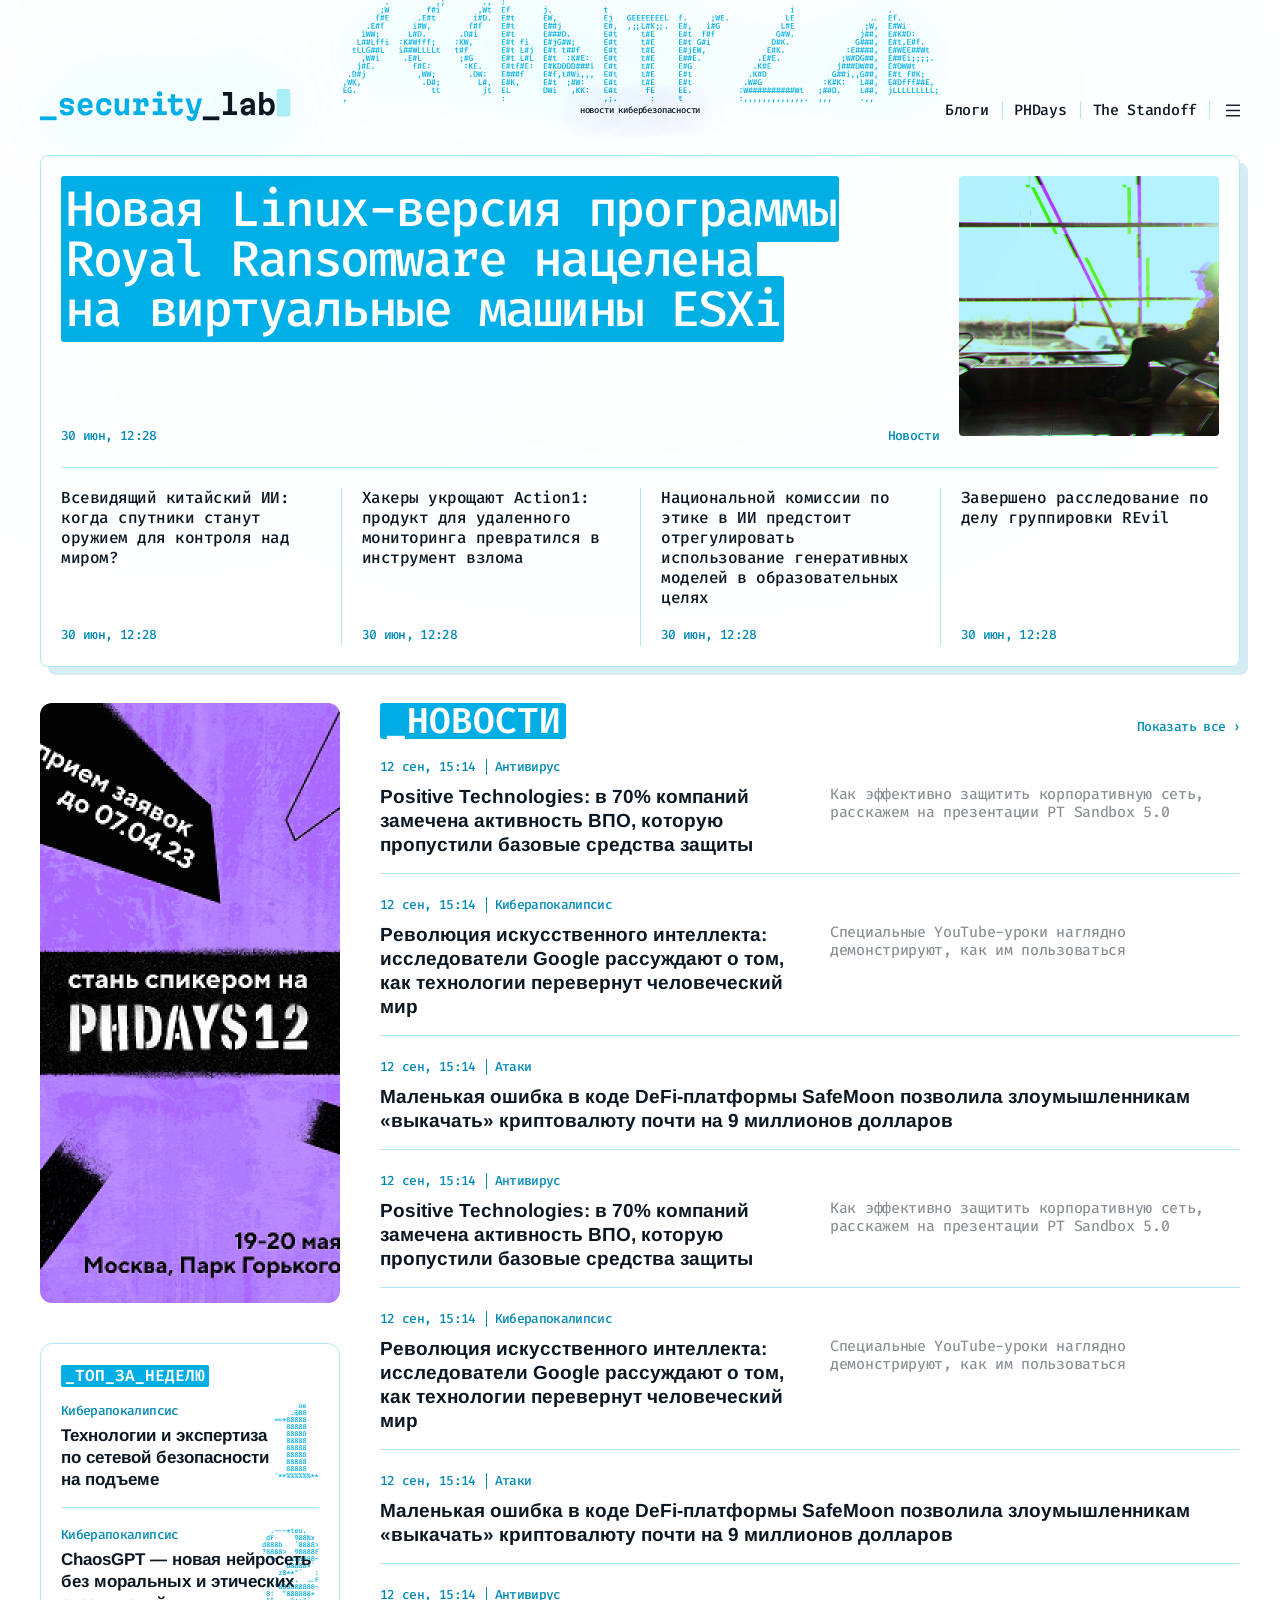
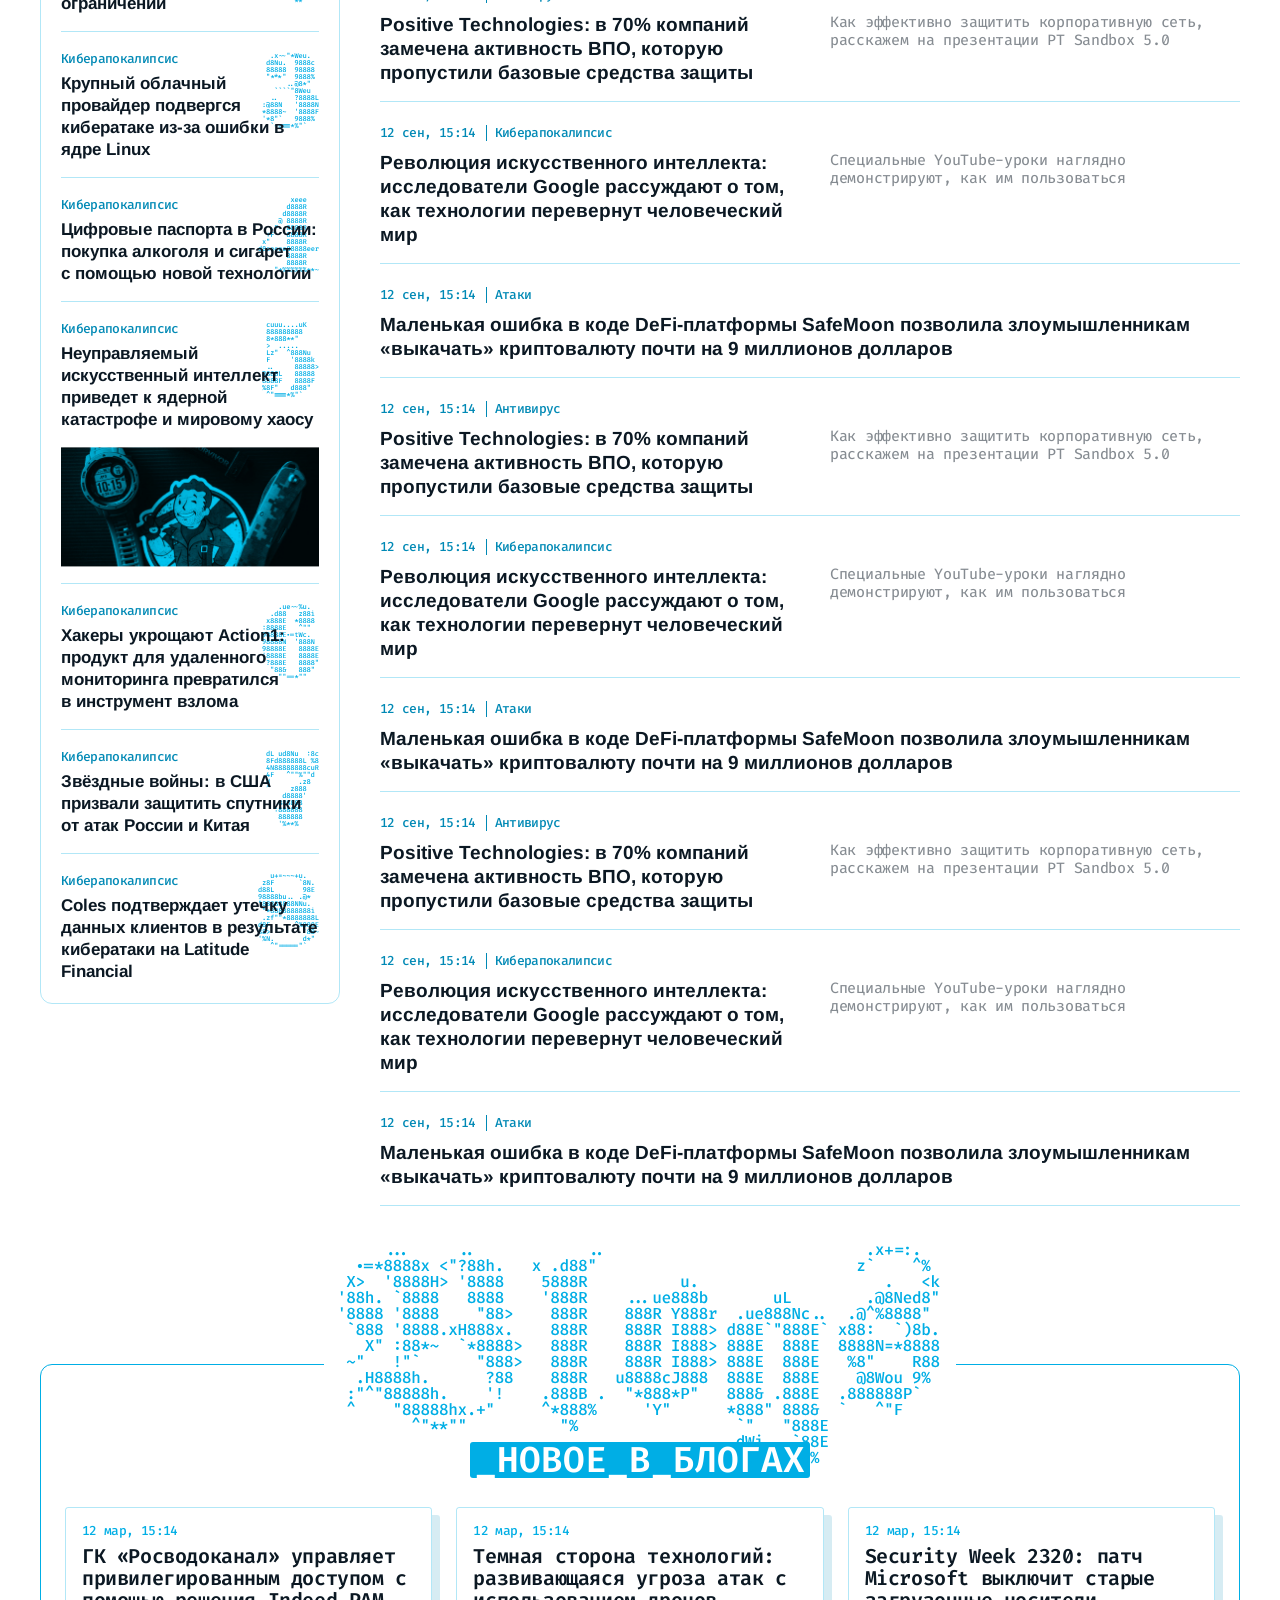
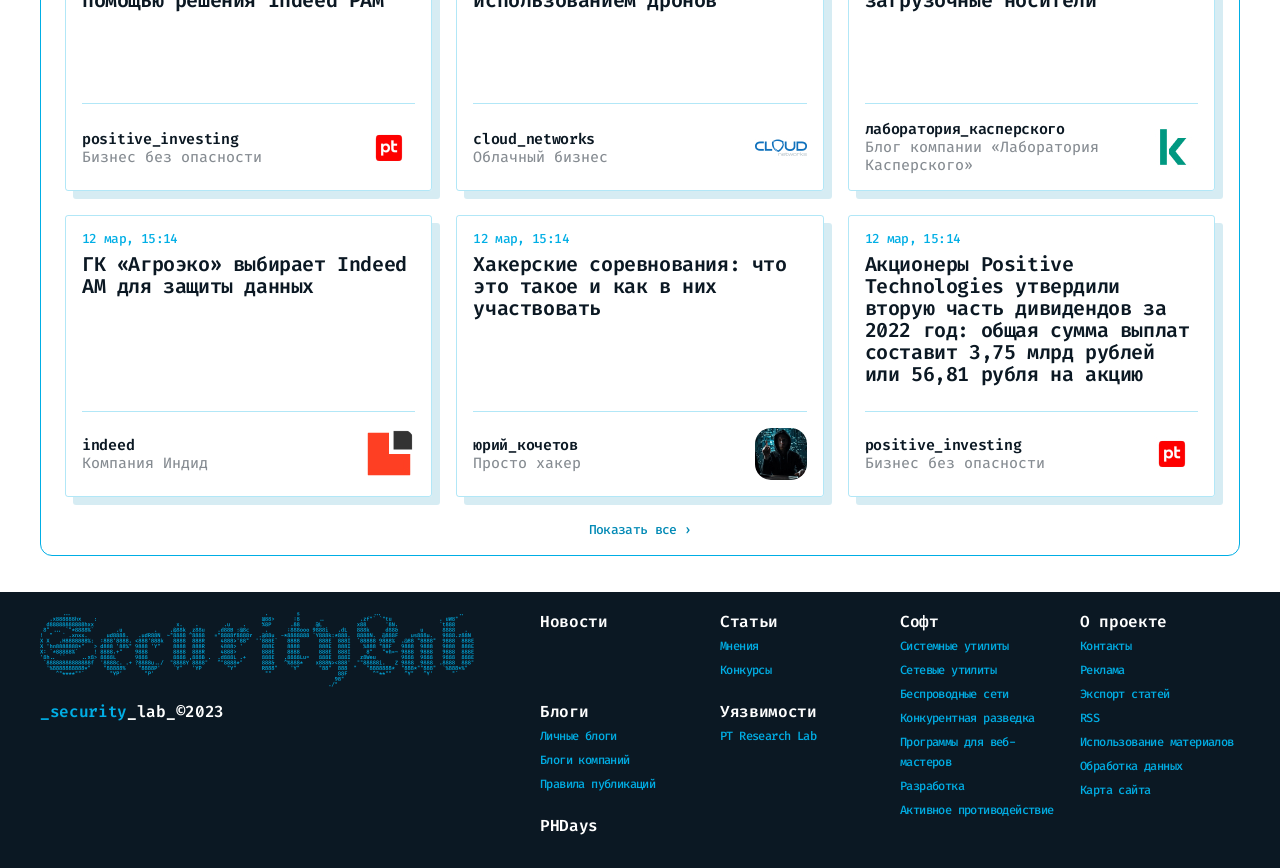
==== commit 3dc54f50: "blogs" ====
--- a/index.html
+++ b/index.html
@@ -1,6 +1,7 @@
 <!DOCTYPE html>
 <html lang="ru">
-  <head>
+
+<head>
     <meta charset="utf-8">
     <meta http-equiv="X-UA-Compatible" content="ie=edge">
     <title>SecurityLab</title>
@@ -17,632 +18,856 @@
     <link href="./assets/css/main.css" rel="stylesheet">
     <link rel="stylesheet" href="./assets/css/fonts.css">
 </head>
-  <body>
+
+<body>
     <div id="app">
-<header>
-  <div class="container">
-    <div class="header content">
-      <div class="header-ascii">
-        <div class="header-ascii__art"></div>
-        <div class="header-ascii__lead">новости кибербезопасности</div>
-      </div>
-      <div class="header__block">
-        <div class="header-logo"><a href="./" title="SecurityLab">
-            <svg>
-              <use href="./image/logo.svg#logo"></use>
-            </svg></a></div>
-        <div class="header__group">
-          <nav class="header-menu">
-            <ul>
-              <li><a href="./blogs.html" title="Блоги">Блоги</a></li>
-              <li><a href="#" title="PHDays">PHDays</a></li>
-              <li><a href="#" title="The Standoff">The Standoff</a></li>
-            </ul>
-          </nav>
-          <div class="header-menu-bar"><a href="#" data-action="open-menu" title="Открыть меню">
-              <svg>
-                <use href="./image/icon/menu.svg#menu"></use>
-              </svg></a></div>
+        <header>
+            <div class="container">
+                <div class="header content">
+                    <div class="header-ascii">
+                        <div class="header-ascii__art"></div>
+                        <div class="header-ascii__lead">новости кибербезопасности</div>
+                    </div>
+                    <div class="header__block">
+                        <div class="header-logo"><a href="./" title="SecurityLab">
+                                <svg>
+                                    <use href="./image/logo.svg#logo"></use>
+                                </svg></a></div>
+                        <div class="header__group">
+                            <nav class="header-menu">
+                                <ul>
+                                    <li><a href="./blogs.html" title="Блоги">Блоги</a></li>
+                                    <li><a href="#" title="PHDays">PHDays</a></li>
+                                    <li><a href="#" title="The Standoff">The Standoff</a></li>
+                                </ul>
+                            </nav>
+                            <div class="header-menu-bar"><a href="#" data-action="open-menu" title="Открыть меню">
+                                    <svg>
+                                        <use href="./image/icon/menu.svg#menu"></use>
+                                    </svg></a></div>
+                        </div>
+                    </div>
+                </div>
+            </div>
+        </header>
+        <!-- Menu-->
+        <div class="menu">
+            <div class="menu-overlay" data-action="close-menu"></div>
+            <div class="menu__container">
+                <div class="menu__head">
+                    <div class="menu__link menu__link--close"><a href="#" data-action="close-menu" title="Закрыть меню">
+                            <svg>
+                                <use href="./image/icon/close.svg#close"></use>
+                            </svg></a></div>
+                    <div class="menu__link menu__link--back"><a href="#" data-action="close-submenu" title="Назад">
+                            <svg>
+                                <use href="./image/icon/back.svg#back"></use>
+                            </svg></a></div>
+                </div>
+                <div class="menu__main">
+                    <nav class="menu-navigation">
+                        <ul class="menu-navigation__list">
+                            <li class="menu-navigation__item"><a href="#" class="menu-navigation__item__link"
+                                    title="Новости">Новости</a></li>
+                            <li class="menu-navigation__item"><a href="#" class="menu-navigation__item__link"
+                                    title="Статьи">Статьи</a></li>
+                            <li class="menu-navigation__item"><a href="#" class="menu-navigation__item__link"
+                                    title="Уязвимости">Уязвимости</a></li>
+                            <li class="menu-navigation__item"><a href="./blogs.html" class="menu-navigation__item__link"
+                                    title="Блоги">Блоги</a></li>
+                            <li class="menu-navigation__item"><a href="#" class="menu-navigation__item__link"
+                                    data-action="open-submenu" data-submenu="glossary"
+                                    title="Глосарий"><span>Глосарий</span>
+                                    <ul class="menu-navigation__submenu" data-name="glossary">
+                                        <li class="menu-navigation__item"><a href="#"
+                                                class="menu-navigation__item__link"
+                                                title="Терминология">Терминология</a></li>
+                                        <li class="menu-navigation__item"><a href="#"
+                                                class="menu-navigation__item__link"
+                                                title="Хакерские группировки">Хакерские группировки</a></li>
+                                        <li class="menu-navigation__item"><a href="#"
+                                                class="menu-navigation__item__link" data-action="open-links"
+                                                data-links="soft" title="Каталог софта"><span>Каталог софта</span></a>
+                                            <ul class="menu-navigation__links" data-name="soft">
+                                                <li class="menu-navigation__link"><a href="#"
+                                                        title="Системные утилиты">Системные утилиты</a></li>
+                                                <li class="menu-navigation__link"><a href="#"
+                                                        title="Сетевые утилиты">Сетевые утилиты</a></li>
+                                                <li class="menu-navigation__link"><a href="#"
+                                                        title="Аппаратные утилиты">Аппаратные утилиты</a></li>
+                                                <li class="menu-navigation__link"><a href="#"
+                                                        title="Беспроводные сети">Беспроводные сети</a></li>
+                                                <li class="menu-navigation__link"><a href="#"
+                                                        title="Загрузочные антивирусные диски">Загрузочные антивирусные
+                                                        диски</a></li>
+                                                <li class="menu-navigation__link"><a href="#"
+                                                        title="Защита от целенаправленных атак">Защита от
+                                                        целенаправленных атак</a></li>
+                                                <li class="menu-navigation__link"><a href="#"
+                                                        title="Конкурентная разведка">Конкурентная разведка</a></li>
+                                                <li class="menu-navigation__link"><a href="#"
+                                                        title="Ограничение доступа">Ограничение доступа</a></li>
+                                                <li class="menu-navigation__link"><a href="#"
+                                                        title="Программы для веб-мастеров">Программы для
+                                                        веб-мастеров</a></li>
+                                                <li class="menu-navigation__link"><a href="#"
+                                                        title="Распределенная структура ложных целей">Распределенная
+                                                        структура ложных целей</a></li>
+                                            </ul>
+                                        </li>
+                                    </ul>
+                            </li>
+                        </ul>
+                    </nav>
+                    <ul class="menu-info">
+                        <li class="menu-info__item"><a href="#" title="Контакты">Контакты</a></li>
+                        <li class="menu-info__item"><a href="#" title="Реклама">Реклама</a></li>
+                        <li class="menu-info__item"><a href="#" title="Экспорт статей">Экспорт статей</a></li>
+                        <li class="menu-info__item"><a href="#" title="Карта сайта">Карта сайта</a></li>
+                    </ul>
+                    <ul class="menu-social">
+                        <li class="menu-social__item"><a href="tg://resolve?domain=SecLabNews" target="_blank"
+                                title="Телеграм">
+                                <svg>
+                                    <use href="./image/icon/telegram.svg#telegram"></use>
+                                </svg></a></li>
+                        <li class="menu-social__item"><a href=".//twitter.com/SecurityLabnews" target="_blank"
+                                title="Твиттер">
+                                <svg>
+                                    <use href="./image/icon/twitter.svg#twitter"></use>
+                                </svg></a></li>
+                        <li class="menu-social__item"><a href=".//vk.com/public47494392" target="_blank"
+                                title="ВКонтакте">
+                                <svg>
+                                    <use href="./image/icon/vk.svg#vk"></use>
+                                </svg></a></li>
+                        <li class="menu-social__item"><a href="#" title="RSS">
+                                <svg>
+                                    <use href="./image/icon/rss.svg#rss"></use>
+                                </svg></a></li>
+                    </ul>
+                </div>
+                <div class="menu-search">
+                    <form class="form menu-search__form" name="menu-search" action="./" autocomplete="off"
+                        accept-charset="utf-8">
+                        <fieldset class="form__line">
+                            <input class="form__input" type="search" name="search" required placeholder="Поиск" value=""
+                                title="Поиск">
+                            <div class="form__button">
+                                <div class="button button--search button--disabled"><a href="#" data-action="form-send"
+                                        title="Найти">Найти</a></div>
+                            </div>
+                        </fieldset>
+                    </form>
+                </div>
+            </div>
         </div>
-      </div>
-    </div>
-  </div>
-</header>
-<!-- Menu-->
-<div class="menu">
-  <div class="menu-overlay" data-action="close-menu"></div>
-  <div class="menu__container">
-    <div class="menu__head">
-      <div class="menu__link menu__link--close"><a href="#" data-action="close-menu" title="Закрыть меню">
-          <svg>
-            <use href="./image/icon/close.svg#close"></use>
-          </svg></a></div>
-      <div class="menu__link menu__link--back"><a href="#" data-action="close-submenu" title="Назад">
-          <svg>
-            <use href="./image/icon/back.svg#back"></use>
-          </svg></a></div>
-    </div>
-    <div class="menu__main">
-      <nav class="menu-navigation">
-        <ul class="menu-navigation__list">
-          <li class="menu-navigation__item"><a href="#" class="menu-navigation__item__link" title="Новости">Новости</a></li>
-          <li class="menu-navigation__item"><a href="#" class="menu-navigation__item__link" title="Статьи">Статьи</a></li>
-          <li class="menu-navigation__item"><a href="#" class="menu-navigation__item__link" title="Уязвимости">Уязвимости</a></li>
-          <li class="menu-navigation__item"><a href="./blogs.html" class="menu-navigation__item__link" title="Блоги">Блоги</a></li>
-          <li class="menu-navigation__item"><a href="#" class="menu-navigation__item__link" data-action="open-submenu" data-submenu="glossary" title="Глосарий"><span>Глосарий</span>
-            <ul class="menu-navigation__submenu" data-name="glossary">
-              <li class="menu-navigation__item"><a href="#" class="menu-navigation__item__link"title="Терминология">Терминология</a></li>
-              <li class="menu-navigation__item" ><a href="#" class="menu-navigation__item__link"  title="Хакерские группировки">Хакерские группировки</a></li>
-              <li class="menu-navigation__item"><a href="#" class="menu-navigation__item__link" data-action="open-links" data-links="soft" title="Каталог софта"><span>Каталог софта</span></a>
-                <ul class="menu-navigation__links" data-name="soft">
-                  <li class="menu-navigation__link"><a href="#" title="Системные утилиты">Системные утилиты</a></li>
-                  <li class="menu-navigation__link"><a href="#" title="Сетевые утилиты">Сетевые утилиты</a></li>
-                  <li class="menu-navigation__link"><a href="#" title="Аппаратные утилиты">Аппаратные утилиты</a></li>
-                  <li class="menu-navigation__link"><a href="#" title="Беспроводные сети">Беспроводные сети</a></li>
-                  <li class="menu-navigation__link"><a href="#" title="Загрузочные антивирусные диски">Загрузочные антивирусные диски</a></li>
-                  <li class="menu-navigation__link"><a href="#" title="Защита от целенаправленных атак">Защита от целенаправленных атак</a></li>
-                  <li class="menu-navigation__link"><a href="#" title="Конкурентная разведка">Конкурентная разведка</a></li>
-                  <li class="menu-navigation__link"><a href="#" title="Ограничение доступа">Ограничение доступа</a></li>
-                  <li class="menu-navigation__link"><a href="#" title="Программы для веб-мастеров">Программы для веб-мастеров</a></li>
-                  <li class="menu-navigation__link"><a href="#" title="Распределенная структура ложных целей">Распределенная структура ложных целей</a></li>
-                </ul>
-              </li>
-            </ul>
-          </li>
-        </ul>
-      </nav>
-      <ul class="menu-info">
-        <li class="menu-info__item"><a href="#" title="Контакты">Контакты</a></li>
-        <li class="menu-info__item"><a href="#" title="Реклама">Реклама</a></li>
-        <li class="menu-info__item"><a href="#" title="Экспорт статей">Экспорт статей</a></li>
-        <li class="menu-info__item"><a href="#" title="Карта сайта">Карта сайта</a></li>
-      </ul>
-      <ul class="menu-social">
-        <li class="menu-social__item"><a href="tg://resolve?domain=SecLabNews" target="_blank" title="Телеграм">
-            <svg>
-              <use href="./image/icon/telegram.svg#telegram"></use>
-            </svg></a></li>
-        <li class="menu-social__item"><a href=".//twitter.com/SecurityLabnews" target="_blank" title="Твиттер">
-            <svg>
-              <use href="./image/icon/twitter.svg#twitter"></use>
-            </svg></a></li>
-        <li class="menu-social__item"><a href=".//vk.com/public47494392" target="_blank" title="ВКонтакте">
-            <svg>
-              <use href="./image/icon/vk.svg#vk"></use>
-            </svg></a></li>
-        <li class="menu-social__item"><a href="#" title="RSS">
-            <svg>
-              <use href="./image/icon/rss.svg#rss"></use>
-            </svg></a></li>
-      </ul>
-    </div>
-    <div class="menu-search">
-      <form class="form menu-search__form" name="menu-search" action="./" autocomplete="off" accept-charset="utf-8">
-        <fieldset class="form__line">
-          <input class="form__input" type="search" name="search" required placeholder="Поиск" value="" title="Поиск">
-          <div class="form__button">
-            <div class="button button--search button--disabled"><a href="#" data-action="form-send" title="Найти">Найти</a></div>
-          </div>
-        </fieldset>
-      </form>
-    </div>
-  </div>
-</div>
-<!-- Menu end-->
-      <main>
-        <section id="main">
-          <div class="container">
-            <div class="main content">
-              <div class="main-list">
-                <article class="main-list__card">
-                  <div class="main-list__head">
-                    <div class="main-list__title"><a href="./article.html" title="Новая Linux-версия программы Royal Ransomware нацелена на виртуальные машины ESXi">
-                        <h1><span class="animation-decode">Новая Linux-версия программы Royal Ransomware нацелена на виртуальные машины ESXi</span></h1></a></div>
-                    <div class="main-list__image"><a href="./article.html" title="Новая Linux-версия программы Royal Ransomware нацелена на виртуальные машины ESXi"><img src="./image/article/1.jpg" srcset="./image/article/1@2x.jpg 2x" loading="eager" alt="Новая Linux-версия программы Royal Ransomware нацелена на виртуальные машины ESXi"></a></div>
-                  </div>
-                  <div class="main-list__details">
-                    <time class="main-list__date" datetime="2023-06-30">30 июн, 12:28</time>
-                    <ul class="main-list-tags">
-                      <li class="main-list-tags__tag"><a href="#" title="Новости">Новости</a></li>
-                    </ul>
-                  </div>
-                </article>
-                <article class="main-list__card">
-                  <div class="main-list__head">
-                    <div class="main-list__title"><a href="./article-image.html" title="Всевидящий китайский ИИ: когда спутники станут оружием для контроля над миром?">
-                        <h2>Всевидящий китайский ИИ: когда спутники станут оружием для контроля над миром?</h2></a></div>
-                  </div>
-                  <div class="main-list__details">
-                    <time class="main-list__date" datetime="2023-06-30">30 июн, 12:28</time>
-                  </div>
-                </article>
-                <article class="main-list__card">
-                  <div class="main-list__head">
-                    <div class="main-list__title"><a href="./article-small-image.html" title="Хакеры укрощают Action1: продукт для удаленного мониторинга превратился в инструмент взлома">
-                        <h2>Хакеры укрощают Action1: продукт для удаленного мониторинга превратился в инструмент взлома</h2></a></div>
-                  </div>
-                  <div class="main-list__details">
-                    <time class="main-list__date" datetime="2023-06-30">30 июн, 12:28</time>
-                  </div>
-                </article>
-                <article class="main-list__card">
-                  <div class="main-list__head">
-                    <div class="main-list__title"><a href="./article-image.html" title="Национальной комиссии по этике в ИИ предстоит отрегулировать использование генеративных моделей в образовательных целях">
-                        <h2>Национальной комиссии по этике в ИИ предстоит отрегулировать использование генеративных моделей в образовательных целях</h2></a></div>
-                  </div>
-                  <div class="main-list__details">
-                    <time class="main-list__date" datetime="2023-06-30">30 июн, 12:28</time>
-                  </div>
-                </article>
-                <article class="main-list__card">
-                  <div class="main-list__head">
-                    <div class="main-list__title"><a href="./article-small-image.html" title="Завершено расследование по делу группировки REvil">
-                        <h2>Завершено расследование по делу группировки REvil</h2></a></div>
-                  </div>
-                  <div class="main-list__details">
-                    <time class="main-list__date" datetime="2023-06-30">30 июн, 12:28</time>
-                  </div>
-                </article>
-              </div>
+        <!-- Menu end-->
+        <main>
+            <section id="main">
+                <div class="container">
+                    <div class="main content">
+                        <div class="main-list">
+                            <article class="main-list__card">
+                                <div class="main-list__head">
+                                    <div class="main-list__title"><a href="./article.html"
+                                            title="Новая Linux-версия программы Royal Ransomware нацелена на виртуальные машины ESXi">
+                                            <h1><span class="animation-decode">Новая Linux-версия программы Royal
+                                                    Ransomware нацелена на виртуальные машины ESXi</span></h1>
+                                        </a></div>
+                                    <div class="main-list__image"><a href="./article.html"
+                                            title="Новая Linux-версия программы Royal Ransomware нацелена на виртуальные машины ESXi"><img
+                                                src="./image/article/1.jpg" srcset="./image/article/1@2x.jpg 2x"
+                                                loading="eager"
+                                                alt="Новая Linux-версия программы Royal Ransomware нацелена на виртуальные машины ESXi"></a>
+                                    </div>
+                                </div>
+                                <div class="main-list__details">
+                                    <time class="main-list__date" datetime="2023-06-30">30 июн, 12:28</time>
+                                    <ul class="main-list-tags">
+                                        <li class="main-list-tags__tag"><a href="#" title="Новости">Новости</a></li>
+                                    </ul>
+                                </div>
+                            </article>
+                            <article class="main-list__card">
+                                <div class="main-list__head">
+                                    <div class="main-list__title"><a href="./article-image.html"
+                                            title="Всевидящий китайский ИИ: когда спутники станут оружием для контроля над миром?">
+                                            <h2>Всевидящий китайский ИИ: когда спутники станут оружием для контроля над
+                                                миром?</h2>
+                                        </a></div>
+                                </div>
+                                <div class="main-list__details">
+                                    <time class="main-list__date" datetime="2023-06-30">30 июн, 12:28</time>
+                                </div>
+                            </article>
+                            <article class="main-list__card">
+                                <div class="main-list__head">
+                                    <div class="main-list__title"><a href="./article-small-image.html"
+                                            title="Хакеры укрощают Action1: продукт для удаленного мониторинга превратился в инструмент взлома">
+                                            <h2>Хакеры укрощают Action1: продукт для удаленного мониторинга превратился
+                                                в инструмент взлома</h2>
+                                        </a></div>
+                                </div>
+                                <div class="main-list__details">
+                                    <time class="main-list__date" datetime="2023-06-30">30 июн, 12:28</time>
+                                </div>
+                            </article>
+                            <article class="main-list__card">
+                                <div class="main-list__head">
+                                    <div class="main-list__title"><a href="./article-image.html"
+                                            title="Национальной комиссии по этике в ИИ предстоит отрегулировать использование генеративных моделей в образовательных целях">
+                                            <h2>Национальной комиссии по этике в ИИ предстоит отрегулировать
+                                                использование генеративных моделей в образовательных целях</h2>
+                                        </a></div>
+                                </div>
+                                <div class="main-list__details">
+                                    <time class="main-list__date" datetime="2023-06-30">30 июн, 12:28</time>
+                                </div>
+                            </article>
+                            <article class="main-list__card">
+                                <div class="main-list__head">
+                                    <div class="main-list__title"><a href="./article-small-image.html"
+                                            title="Завершено расследование по делу группировки REvil">
+                                            <h2>Завершено расследование по делу группировки REvil</h2>
+                                        </a></div>
+                                </div>
+                                <div class="main-list__details">
+                                    <time class="main-list__date" datetime="2023-06-30">30 июн, 12:28</time>
+                                </div>
+                            </article>
+                        </div>
+                    </div>
+                </div>
+            </section>
+            <section id="main-news">
+                <div class="container">
+                    <div class="main-news content">
+                        <aside class="main-news__sidebar">
+                            <div class="main-news__banner"><a href="#" target="_blank"
+                                    title="Стань спикером на PHDAYS12"><img src="./image/banner/phdays12.jpg"
+                                        srcset="./image/banner/phdays12@2x.jpg 2x" loading="lazy" alt="PHDAYS12"></a>
+                            </div>
+                            <div class="main-news-top slider">
+                                <div class="main-news-top__title">
+                                    <h2><span>_Топ_за_неделю</span></h2>
+                                </div>
+                                <div class="main-news-top-list swiper-wrapper">
+                                    <article class="main-news-top-list__item swiper-slide">
+                                        <div class="main-news-top-list__count main-news-top-list__count-1"><img
+                                                src="./image/ascii/1.svg" alt="icon"></div>
+                                        <div class="main-news-top-list__head">
+                                            <time class="main-news-top-list__date" datetime="2023-06-30">30 июн,
+                                                12:28</time>
+                                            <div class="main-news-top-list__rubric"><a href="#"
+                                                    title="Киберапокалипсис">Киберапокалипсис</a></div>
+                                        </div>
+                                        <div class="main-news-top-list__title"><a href="./article.html"
+                                                title="Технологии и экспертиза по сетевой безопасности на подъеме">
+                                                <h4>Технологии и экспертиза по сетевой безопасности на подъеме</h4>
+                                            </a></div>
+                                    </article>
+                                    <article class="main-news-top-list__item swiper-slide">
+                                        <div class="main-news-top-list__count main-news-top-list__count-2"><img
+                                                src="./image/ascii/2.svg" alt="icon"></div>
+                                        <div class="main-news-top-list__head">
+                                            <time class="main-news-top-list__date" datetime="2023-06-30">30 июн,
+                                                12:28</time>
+                                            <div class="main-news-top-list__rubric"><a href="#"
+                                                    title="Киберапокалипсис">Киберапокалипсис</a></div>
+                                        </div>
+                                        <div class="main-news-top-list__title"><a href="./article.html"
+                                                title="ChaosGPT — новая нейросеть без моральных и этических ограничений">
+                                                <h4>ChaosGPT — новая нейросеть без моральных и этических ограничений
+                                                </h4>
+                                            </a></div>
+                                    </article>
+                                    <article class="main-news-top-list__item swiper-slide">
+                                        <div class="main-news-top-list__count main-news-top-list__count-3"><img
+                                                src="./image/ascii/3.svg" alt="icon"></div>
+                                        <div class="main-news-top-list__head">
+                                            <time class="main-news-top-list__date" datetime="2023-06-30">30 июн,
+                                                12:28</time>
+                                            <div class="main-news-top-list__rubric"><a href="#"
+                                                    title="Киберапокалипсис">Киберапокалипсис</a></div>
+                                        </div>
+                                        <div class="main-news-top-list__title"><a href="./article.html"
+                                                title="Крупный облачный провайдер подвергся кибератаке из-за ошибки в ядре Linux">
+                                                <h4>Крупный облачный провайдер подвергся кибератаке из-за ошибки в ядре
+                                                    Linux</h4>
+                                            </a></div>
+                                    </article>
+                                    <article class="main-news-top-list__item swiper-slide">
+                                        <div class="main-news-top-list__count main-news-top-list__count-4"><img
+                                                src="./image/ascii/4.svg" alt="icon"></div>
+                                        <div class="main-news-top-list__head">
+                                            <time class="main-news-top-list__date" datetime="2023-06-30">30 июн,
+                                                12:28</time>
+                                            <div class="main-news-top-list__rubric"><a href="#"
+                                                    title="Киберапокалипсис">Киберапокалипсис</a></div>
+                                        </div>
+                                        <div class="main-news-top-list__title"><a href="./article.html"
+                                                title="Цифровые паспорта в России: покупка алкоголя и сигарет с помощью новой технологии">
+                                                <h4>Цифровые паспорта в России: покупка алкоголя и сигарет с помощью
+                                                    новой технологии</h4>
+                                            </a></div>
+                                    </article>
+                                    <article class="main-news-top-list__item swiper-slide">
+                                        <div class="main-news-top-list__count main-news-top-list__count-5"><img
+                                                src="./image/ascii/5.svg" alt="icon"></div>
+                                        <div class="main-news-top-list__head">
+                                            <time class="main-news-top-list__date" datetime="2023-06-30">30 июн,
+                                                12:28</time>
+                                            <div class="main-news-top-list__rubric"><a href="#"
+                                                    title="Киберапокалипсис">Киберапокалипсис</a></div>
+                                        </div>
+                                        <div class="main-news-top-list__title"><a href="./article.html"
+                                                title="Неуправляемый искусственный интеллект приведет к ядерной катастрофе и мировому хаосу">
+                                                <h4>Неуправляемый искусственный интеллект приведет к ядерной катастрофе
+                                                    и мировому хаосу</h4>
+                                            </a></div>
+                                        <div class="main-news-top-list__image"><a href="./article.html"
+                                                title="Неуправляемый искусственный интеллект приведет к ядерной катастрофе и мировому хаосу"><img
+                                                    src="./image/article/2.jpg" srcset="./image/article/2@2x.jpg 2x"
+                                                    loading="lazy"
+                                                    alt="Неуправляемый искусственный интеллект приведет к ядерной катастрофе и мировому хаосу"></a>
+                                        </div>
+                                    </article>
+                                    <article class="main-news-top-list__item swiper-slide">
+                                        <div class="main-news-top-list__count main-news-top-list__count-6"><img
+                                                src="./image/ascii/6.svg" alt="icon"></div>
+                                        <div class="main-news-top-list__head">
+                                            <time class="main-news-top-list__date" datetime="2023-06-30">30 июн,
+                                                12:28</time>
+                                            <div class="main-news-top-list__rubric"><a href="#"
+                                                    title="Киберапокалипсис">Киберапокалипсис</a></div>
+                                        </div>
+                                        <div class="main-news-top-list__title"><a href="./article.html"
+                                                title="Хакеры укрощают Action1: продукт для удаленного мониторинга превратился в инструмент взлома">
+                                                <h4>Хакеры укрощают Action1: продукт для удаленного мониторинга
+                                                    превратился в инструмент взлома</h4>
+                                            </a></div>
+                                    </article>
+                                    <article class="main-news-top-list__item swiper-slide">
+                                        <div class="main-news-top-list__count main-news-top-list__count-7"><img
+                                                src="./image/ascii/7.svg" alt="icon"></div>
+                                        <div class="main-news-top-list__head">
+                                            <time class="main-news-top-list__date" datetime="2023-06-30">30 июн,
+                                                12:28</time>
+                                            <div class="main-news-top-list__rubric"><a href="#"
+                                                    title="Киберапокалипсис">Киберапокалипсис</a></div>
+                                        </div>
+                                        <div class="main-news-top-list__title"><a href="./article.html"
+                                                title="Звёздные войны: в США призвали защитить спутники от атак России и Китая">
+                                                <h4>Звёздные войны: в США призвали защитить спутники от атак России
+                                                    и Китая</h4>
+                                            </a></div>
+                                    </article>
+                                    <article class="main-news-top-list__item swiper-slide">
+                                        <div class="main-news-top-list__count main-news-top-list__count-8"><img
+                                                src="./image/ascii/8.svg" alt="icon"></div>
+                                        <div class="main-news-top-list__head">
+                                            <time class="main-news-top-list__date" datetime="2023-06-30">30 июн,
+                                                12:28</time>
+                                            <div class="main-news-top-list__rubric"><a href="#"
+                                                    title="Киберапокалипсис">Киберапокалипсис</a></div>
+                                        </div>
+                                        <div class="main-news-top-list__title"><a href="./article.html"
+                                                title="Coles подтверждает утечку данных клиентов в результате кибератаки на Latitude Financial">
+                                                <h4>Coles подтверждает утечку данных клиентов в результате кибератаки
+                                                    на Latitude Financial</h4>
+                                            </a></div>
+                                    </article>
+                                </div>
+                            </div>
+                        </aside>
+                        <div class="main-news__main">
+                            <div class="main-news__title">
+                                <h2><span>_Новости</span></h2>
+                            </div>
+                            <div class="main-news__link"><a href="#" title="Показать все">Показать все &#8250;</a></div>
+                            <div class="main-news-list">
+                                <article class="main-news-list__item">
+                                    <div class="main-news-list__head">
+                                        <time class="main-news-list__date" datetime="2023-09-12">12 сен, 15:14</time>
+                                        <div class="main-news-list__rubric"><a href="#" title="Антивирус">Антивирус</a>
+                                        </div>
+                                    </div>
+                                    <div class="main-news-list__details">
+                                        <div class="main-news-list__title"><a href="./article.html"
+                                                title="Positive Technologies: в 70% компаний замечена активность ВПО, которую пропустили базовые средства защиты">
+                                                <h4>Positive Technologies: в 70% компаний замечена активность ВПО,
+                                                    которую пропустили базовые средства защиты</h4>
+                                            </a></div>
+                                        <div class="main-news-list__preview">
+                                            <p>Как эффективно защитить корпоративную сеть, расскажем на презентации PT
+                                                Sandbox 5.0</p>
+                                        </div>
+                                    </div>
+                                </article>
+                                <article class="main-news-list__item">
+                                    <div class="main-news-list__head">
+                                        <time class="main-news-list__date" datetime="2023-09-12">12 сен, 15:14</time>
+                                        <div class="main-news-list__rubric"><a href="#"
+                                                title="Киберапокалипсис">Киберапокалипсис</a></div>
+                                    </div>
+                                    <div class="main-news-list__details">
+                                        <div class="main-news-list__title"><a href="./article.html"
+                                                title="Революция искусственного интеллекта: исследователи Google рассуждают о том, как технологии перевернут человеческий мир">
+                                                <h4>Революция искусственного интеллекта: исследователи Google рассуждают
+                                                    о том, как технологии перевернут человеческий мир</h4>
+                                            </a></div>
+                                        <div class="main-news-list__preview">
+                                            <p>Специальные YouTube-уроки наглядно демонстрируют, как им пользоваться</p>
+                                        </div>
+                                    </div>
+                                </article>
+                                <article class="main-news-list__item">
+                                    <div class="main-news-list__head">
+                                        <time class="main-news-list__date" datetime="2023-09-12">12 сен, 15:14</time>
+                                        <div class="main-news-list__rubric"><a href="#" title="Атаки">Атаки</a></div>
+                                    </div>
+                                    <div class="main-news-list__details">
+                                        <div class="main-news-list__title"><a href="./article.html"
+                                                title="Маленькая ошибка в коде DeFi-платформы SafeMoon позволила злоумышленникам «выкачать» криптовалюту почти на 9 миллионов долларов">
+                                                <h4>Маленькая ошибка в коде DeFi-платформы SafeMoon позволила
+                                                    злоумышленникам «выкачать» криптовалюту почти на 9 миллионов
+                                                    долларов</h4>
+                                            </a></div>
+                                    </div>
+                                </article>
+                                <article class="main-news-list__item">
+                                    <div class="main-news-list__head">
+                                        <time class="main-news-list__date" datetime="2023-09-12">12 сен, 15:14</time>
+                                        <div class="main-news-list__rubric"><a href="#" title="Антивирус">Антивирус</a>
+                                        </div>
+                                    </div>
+                                    <div class="main-news-list__details">
+                                        <div class="main-news-list__title"><a href="./article.html"
+                                                title="Positive Technologies: в 70% компаний замечена активность ВПО, которую пропустили базовые средства защиты">
+                                                <h4>Positive Technologies: в 70% компаний замечена активность ВПО,
+                                                    которую пропустили базовые средства защиты</h4>
+                                            </a></div>
+                                        <div class="main-news-list__preview">
+                                            <p>Как эффективно защитить корпоративную сеть, расскажем на презентации PT
+                                                Sandbox 5.0</p>
+                                        </div>
+                                    </div>
+                                </article>
+                                <article class="main-news-list__item">
+                                    <div class="main-news-list__head">
+                                        <time class="main-news-list__date" datetime="2023-09-12">12 сен, 15:14</time>
+                                        <div class="main-news-list__rubric"><a href="#"
+                                                title="Киберапокалипсис">Киберапокалипсис</a></div>
+                                    </div>
+                                    <div class="main-news-list__details">
+                                        <div class="main-news-list__title"><a href="./article.html"
+                                                title="Революция искусственного интеллекта: исследователи Google рассуждают о том, как технологии перевернут человеческий мир">
+                                                <h4>Революция искусственного интеллекта: исследователи Google рассуждают
+                                                    о том, как технологии перевернут человеческий мир</h4>
+                                            </a></div>
+                                        <div class="main-news-list__preview">
+                                            <p>Специальные YouTube-уроки наглядно демонстрируют, как им пользоваться</p>
+                                        </div>
+                                    </div>
+                                </article>
+                                <article class="main-news-list__item">
+                                    <div class="main-news-list__head">
+                                        <time class="main-news-list__date" datetime="2023-09-12">12 сен, 15:14</time>
+                                        <div class="main-news-list__rubric"><a href="#" title="Атаки">Атаки</a></div>
+                                    </div>
+                                    <div class="main-news-list__details">
+                                        <div class="main-news-list__title"><a href="./article.html"
+                                                title="Маленькая ошибка в коде DeFi-платформы SafeMoon позволила злоумышленникам «выкачать» криптовалюту почти на 9 миллионов долларов">
+                                                <h4>Маленькая ошибка в коде DeFi-платформы SafeMoon позволила
+                                                    злоумышленникам «выкачать» криптовалюту почти на 9 миллионов
+                                                    долларов</h4>
+                                            </a></div>
+                                    </div>
+                                </article>
+                                <article class="main-news-list__item">
+                                    <div class="main-news-list__head">
+                                        <time class="main-news-list__date" datetime="2023-09-12">12 сен, 15:14</time>
+                                        <div class="main-news-list__rubric"><a href="#" title="Антивирус">Антивирус</a>
+                                        </div>
+                                    </div>
+                                    <div class="main-news-list__details">
+                                        <div class="main-news-list__title"><a href="./article.html"
+                                                title="Positive Technologies: в 70% компаний замечена активность ВПО, которую пропустили базовые средства защиты">
+                                                <h4>Positive Technologies: в 70% компаний замечена активность ВПО,
+                                                    которую пропустили базовые средства защиты</h4>
+                                            </a></div>
+                                        <div class="main-news-list__preview">
+                                            <p>Как эффективно защитить корпоративную сеть, расскажем на презентации PT
+                                                Sandbox 5.0</p>
+                                        </div>
+                                    </div>
+                                </article>
+                                <article class="main-news-list__item">
+                                    <div class="main-news-list__head">
+                                        <time class="main-news-list__date" datetime="2023-09-12">12 сен, 15:14</time>
+                                        <div class="main-news-list__rubric"><a href="#"
+                                                title="Киберапокалипсис">Киберапокалипсис</a></div>
+                                    </div>
+                                    <div class="main-news-list__details">
+                                        <div class="main-news-list__title"><a href="./article.html"
+                                                title="Революция искусственного интеллекта: исследователи Google рассуждают о том, как технологии перевернут человеческий мир">
+                                                <h4>Революция искусственного интеллекта: исследователи Google рассуждают
+                                                    о том, как технологии перевернут человеческий мир</h4>
+                                            </a></div>
+                                        <div class="main-news-list__preview">
+                                            <p>Специальные YouTube-уроки наглядно демонстрируют, как им пользоваться</p>
+                                        </div>
+                                    </div>
+                                </article>
+                                <article class="main-news-list__item">
+                                    <div class="main-news-list__head">
+                                        <time class="main-news-list__date" datetime="2023-09-12">12 сен, 15:14</time>
+                                        <div class="main-news-list__rubric"><a href="#" title="Атаки">Атаки</a></div>
+                                    </div>
+                                    <div class="main-news-list__details">
+                                        <div class="main-news-list__title"><a href="./article.html"
+                                                title="Маленькая ошибка в коде DeFi-платформы SafeMoon позволила злоумышленникам «выкачать» криптовалюту почти на 9 миллионов долларов">
+                                                <h4>Маленькая ошибка в коде DeFi-платформы SafeMoon позволила
+                                                    злоумышленникам «выкачать» криптовалюту почти на 9 миллионов
+                                                    долларов</h4>
+                                            </a></div>
+                                    </div>
+                                </article>
+                                <article class="main-news-list__item">
+                                    <div class="main-news-list__head">
+                                        <time class="main-news-list__date" datetime="2023-09-12">12 сен, 15:14</time>
+                                        <div class="main-news-list__rubric"><a href="#" title="Антивирус">Антивирус</a>
+                                        </div>
+                                    </div>
+                                    <div class="main-news-list__details">
+                                        <div class="main-news-list__title"><a href="./article.html"
+                                                title="Positive Technologies: в 70% компаний замечена активность ВПО, которую пропустили базовые средства защиты">
+                                                <h4>Positive Technologies: в 70% компаний замечена активность ВПО,
+                                                    которую пропустили базовые средства защиты</h4>
+                                            </a></div>
+                                        <div class="main-news-list__preview">
+                                            <p>Как эффективно защитить корпоративную сеть, расскажем на презентации PT
+                                                Sandbox 5.0</p>
+                                        </div>
+                                    </div>
+                                </article>
+                                <article class="main-news-list__item">
+                                    <div class="main-news-list__head">
+                                        <time class="main-news-list__date" datetime="2023-09-12">12 сен, 15:14</time>
+                                        <div class="main-news-list__rubric"><a href="#"
+                                                title="Киберапокалипсис">Киберапокалипсис</a></div>
+                                    </div>
+                                    <div class="main-news-list__details">
+                                        <div class="main-news-list__title"><a href="./article.html"
+                                                title="Революция искусственного интеллекта: исследователи Google рассуждают о том, как технологии перевернут человеческий мир">
+                                                <h4>Революция искусственного интеллекта: исследователи Google рассуждают
+                                                    о том, как технологии перевернут человеческий мир</h4>
+                                            </a></div>
+                                        <div class="main-news-list__preview">
+                                            <p>Специальные YouTube-уроки наглядно демонстрируют, как им пользоваться</p>
+                                        </div>
+                                    </div>
+                                </article>
+                                <article class="main-news-list__item">
+                                    <div class="main-news-list__head">
+                                        <time class="main-news-list__date" datetime="2023-09-12">12 сен, 15:14</time>
+                                        <div class="main-news-list__rubric"><a href="#" title="Атаки">Атаки</a></div>
+                                    </div>
+                                    <div class="main-news-list__details">
+                                        <div class="main-news-list__title"><a href="./article.html"
+                                                title="Маленькая ошибка в коде DeFi-платформы SafeMoon позволила злоумышленникам «выкачать» криптовалюту почти на 9 миллионов долларов">
+                                                <h4>Маленькая ошибка в коде DeFi-платформы SafeMoon позволила
+                                                    злоумышленникам «выкачать» криптовалюту почти на 9 миллионов
+                                                    долларов</h4>
+                                            </a></div>
+                                    </div>
+                                </article>
+                                <article class="main-news-list__item">
+                                    <div class="main-news-list__head">
+                                        <time class="main-news-list__date" datetime="2023-09-12">12 сен, 15:14</time>
+                                        <div class="main-news-list__rubric"><a href="#" title="Антивирус">Антивирус</a>
+                                        </div>
+                                    </div>
+                                    <div class="main-news-list__details">
+                                        <div class="main-news-list__title"><a href="./article.html"
+                                                title="Positive Technologies: в 70% компаний замечена активность ВПО, которую пропустили базовые средства защиты">
+                                                <h4>Positive Technologies: в 70% компаний замечена активность ВПО,
+                                                    которую пропустили базовые средства защиты</h4>
+                                            </a></div>
+                                        <div class="main-news-list__preview">
+                                            <p>Как эффективно защитить корпоративную сеть, расскажем на презентации PT
+                                                Sandbox 5.0</p>
+                                        </div>
+                                    </div>
+                                </article>
+                                <article class="main-news-list__item">
+                                    <div class="main-news-list__head">
+                                        <time class="main-news-list__date" datetime="2023-09-12">12 сен, 15:14</time>
+                                        <div class="main-news-list__rubric"><a href="#"
+                                                title="Киберапокалипсис">Киберапокалипсис</a></div>
+                                    </div>
+                                    <div class="main-news-list__details">
+                                        <div class="main-news-list__title"><a href="./article.html"
+                                                title="Революция искусственного интеллекта: исследователи Google рассуждают о том, как технологии перевернут человеческий мир">
+                                                <h4>Революция искусственного интеллекта: исследователи Google рассуждают
+                                                    о том, как технологии перевернут человеческий мир</h4>
+                                            </a></div>
+                                        <div class="main-news-list__preview">
+                                            <p>Специальные YouTube-уроки наглядно демонстрируют, как им пользоваться</p>
+                                        </div>
+                                    </div>
+                                </article>
+                                <article class="main-news-list__item">
+                                    <div class="main-news-list__head">
+                                        <time class="main-news-list__date" datetime="2023-09-12">12 сен, 15:14</time>
+                                        <div class="main-news-list__rubric"><a href="#" title="Атаки">Атаки</a></div>
+                                    </div>
+                                    <div class="main-news-list__details">
+                                        <div class="main-news-list__title"><a href="./article.html"
+                                                title="Маленькая ошибка в коде DeFi-платформы SafeMoon позволила злоумышленникам «выкачать» криптовалюту почти на 9 миллионов долларов">
+                                                <h4>Маленькая ошибка в коде DeFi-платформы SafeMoon позволила
+                                                    злоумышленникам «выкачать» криптовалюту почти на 9 миллионов
+                                                    долларов</h4>
+                                            </a></div>
+                                    </div>
+                                </article>
+                            </div>
+                            <div class="main-news__button">
+                                <div class="button"><a href="#" title="Загрузить еще 10 новостей">Загрузить еще 10
+                                        новостей</a></div>
+                            </div>
+                        </div>
+                    </div>
+                </div>
+            </section>
+            <section id="main-blogs">
+                <div class="container">
+                    <div class="main-blogs content">
+                        <div class="main-blogs__image"><img src="./image/ascii/blogs.svg" alt="Blogs"></div>
+                        <div class="main-blogs__title">
+                            <h2><span>_Hовое_в_блогах</span></h2>
+                        </div>
+                        <div class="main-blogs-list">
+                            <article class="main-blogs-list__item">
+                                <div class="main-blogs-list__head">
+                                    <div class="main-blogs-list__group">
+                                        <div class="main-blogs-list__name"><a href="#" title="Positive_Investing">
+                                                <h3>Positive_Investing</h3>
+                                            </a></div>
+                                        <div class="main-blogs-list__desc">Бизнес без опасности</div>
+                                    </div>
+                                    <div class="main-blogs-list__image"><a href="#" title="Positive_Investing"><img
+                                                src="./image/blog/1.jpg" srcset="./image/blog/1@2x.jpg 2x"
+                                                loading="lazy" alt="Positive_Investing"></a></div>
+                                </div>
+                                <div class="main-blogs-list__details">
+                                    <div class="main-blogs-list__title"><a href="./article.html"
+                                            title="ГК «Росводоканал» управляет привилегированным доступом с помощью решения Indeed PAM">
+                                            <h2>ГК «Росводоканал» управляет привилегированным доступом с помощью решения
+                                                Indeed PAM</h2>
+                                        </a></div>
+                                    <time class="main-blogs-list__date" datetime="2023-03-12">12 мар, 15:14</time>
+                                </div>
+                            </article>
+                            <article class="main-blogs-list__item">
+                                <div class="main-blogs-list__head">
+                                    <div class="main-blogs-list__group">
+                                        <div class="main-blogs-list__name"><a href="#" title="Cloud_Networks">
+                                                <h3>Cloud_Networks</h3>
+                                            </a></div>
+                                        <div class="main-blogs-list__desc">Облачный бизнес</div>
+                                    </div>
+                                    <div class="main-blogs-list__image"><a href="#" title="Cloud_Networks"><img
+                                                src="./image/blog/2.jpg" srcset="./image/blog/2@2x.jpg 2x"
+                                                loading="lazy" alt="Cloud_Networks"></a></div>
+                                </div>
+                                <div class="main-blogs-list__details">
+                                    <div class="main-blogs-list__title"><a href="./article.html"
+                                            title="Темная сторона технологий: развивающаяся угроза атак с использованием дронов">
+                                            <h2>Темная сторона технологий: развивающаяся угроза атак с использованием
+                                                дронов</h2>
+                                        </a></div>
+                                    <time class="main-blogs-list__date" datetime="2023-03-12">12 мар, 15:14</time>
+                                </div>
+                            </article>
+                            <article class="main-blogs-list__item">
+                                <div class="main-blogs-list__head">
+                                    <div class="main-blogs-list__group">
+                                        <div class="main-blogs-list__name"><a href="#" title="Лаборатория_Касперского">
+                                                <h3>Лаборатория_Касперского</h3>
+                                            </a></div>
+                                        <div class="main-blogs-list__desc">Блог компании «Лаборатория Касперского»</div>
+                                    </div>
+                                    <div class="main-blogs-list__image"><a href="#" title="Лаборатория_Касперского"><img
+                                                src="./image/blog/3.jpg" srcset="./image/blog/3@2x.jpg 2x"
+                                                loading="lazy" alt="Лаборатория_Касперского"></a></div>
+                                </div>
+                                <div class="main-blogs-list__details">
+                                    <div class="main-blogs-list__title"><a href="./article.html"
+                                            title="Security Week 2320: патч Microsoft выключит старые загрузочные носители">
+                                            <h2>Security Week 2320: патч Microsoft выключит старые загрузочные носители
+                                            </h2>
+                                        </a></div>
+                                    <time class="main-blogs-list__date" datetime="2023-03-12">12 мар, 15:14</time>
+                                </div>
+                            </article>
+                            <article class="main-blogs-list__item">
+                                <div class="main-blogs-list__head">
+                                    <div class="main-blogs-list__group">
+                                        <div class="main-blogs-list__name"><a href="#" title="indeed">
+                                                <h3>indeed</h3>
+                                            </a></div>
+                                        <div class="main-blogs-list__desc">Компания Индид</div>
+                                    </div>
+                                    <div class="main-blogs-list__image"><a href="#" title="indeed"><img
+                                                src="./image/blog/4.jpg" srcset="./image/blog/4@2x.jpg 2x"
+                                                loading="lazy" alt="indeed"></a></div>
+                                </div>
+                                <div class="main-blogs-list__details">
+                                    <div class="main-blogs-list__title"><a href="./article.html"
+                                            title="ГК «Агроэко» выбирает Indeed AM для защиты данных">
+                                            <h2>ГК «Агроэко» выбирает Indeed AM для защиты данных</h2>
+                                        </a></div>
+                                    <time class="main-blogs-list__date" datetime="2023-03-12">12 мар, 15:14</time>
+                                </div>
+                            </article>
+                            <article class="main-blogs-list__item">
+                                <div class="main-blogs-list__head">
+                                    <div class="main-blogs-list__group">
+                                        <div class="main-blogs-list__name"><a href="#" title="Юрий_Кочетов">
+                                                <h3>Юрий_Кочетов</h3>
+                                            </a></div>
+                                        <div class="main-blogs-list__desc">Просто хакер</div>
+                                    </div>
+                                    <div class="main-blogs-list__image"><a href="#" title="Юрий_Кочетов"><img
+                                                src="./image/blog/5.jpg" srcset="./image/blog/5@2x.jpg 2x"
+                                                loading="lazy" alt="Юрий_Кочетов"></a></div>
+                                </div>
+                                <div class="main-blogs-list__details">
+                                    <div class="main-blogs-list__title"><a href="./article.html"
+                                            title="Хакерские соревнования: что это такое и как в них участвовать">
+                                            <h2>Хакерские соревнования: что это такое и как в них участвовать</h2>
+                                        </a></div>
+                                    <time class="main-blogs-list__date" datetime="2023-03-12">12 мар, 15:14</time>
+                                </div>
+                            </article>
+                            <article class="main-blogs-list__item">
+                                <div class="main-blogs-list__head">
+                                    <div class="main-blogs-list__group">
+                                        <div class="main-blogs-list__name"><a href="#" title="Positive_Investing">
+                                                <h3>Positive_Investing</h3>
+                                            </a></div>
+                                        <div class="main-blogs-list__desc">Бизнес без опасности</div>
+                                    </div>
+                                    <div class="main-blogs-list__image"><a href="#" title="Positive_Investing"><img
+                                                src="./image/blog/1.jpg" srcset="./image/blog/1@2x.jpg 2x"
+                                                loading="lazy" alt="Positive_Investing"></a></div>
+                                </div>
+                                <div class="main-blogs-list__details">
+                                    <div class="main-blogs-list__title"><a href="./article.html"
+                                            title="Акционеры Positive Technologies утвердили вторую часть дивидендов за 2022 год: общая сумма выплат составит 3,75 млрд рублей или 56,81 рубля на акцию">
+                                            <h2>Акционеры Positive Technologies утвердили вторую часть дивидендов за
+                                                2022 год: общая сумма выплат составит 3,75 млрд рублей или 56,81 рубля
+                                                на акцию</h2>
+                                        </a></div>
+                                    <time class="main-blogs-list__date" datetime="2023-03-12">12 мар, 15:14</time>
+                                </div>
+                            </article>
+                            <div class="main-blogs-list__link"><a href="./blogs.html" title="Показать все">Показать все
+                                    &#8250;</a></div>
+                        </div>
+                    </div>
+                </div>
+            </section>
+        </main>
+        <footer>
+            <div class="container">
+                <div class="footer content">
+                    <div class="footer__main">
+                        <div class="footer-ascii">
+                            <div class="footer-ascii__art"><img src="./image/ascii/logo-1.svg" alt="SecurityLab"></div>
+                        </div>
+                        <div class="footer-copyright">_security<span>_lab_&copy;2023</span></div>
+                    </div>
+                    <div class="footer__navigation">
+                        <div class="footer__group">
+                            <nav class="footer-menu">
+                                <div class="footer-menu__title"><a href="#" title="Новости">Новости</a></div>
+                            </nav>
+                            <nav class="footer-menu">
+                                <div class="footer-menu__title"><a href="./blogs.html" title="Блоги">Блоги</a></div>
+                                <ul class="footer-menu__list">
+                                    <li class="footer-menu__item"><a href="#" title="Личные блоги">Личные блоги</a></li>
+                                    <li class="footer-menu__item"><a href="#" title="Блоги компаний">Блоги компаний</a>
+                                    </li>
+                                    <li class="footer-menu__item"><a href="#" title="Правила публикаций">Правила
+                                            публикаций</a></li>
+                                </ul>
+                            </nav>
+                            <nav class="footer-menu">
+                                <div class="footer-menu__title"><a href="#" title="Статьи">Статьи</a></div>
+                                <ul class="footer-menu__list">
+                                    <li class="footer-menu__item"><a href="#" title="Мнения">Мнения</a></li>
+                                    <li class="footer-menu__item"><a href="#" title="Конкурсы">Конкурсы</a></li>
+                                </ul>
+                            </nav>
+                            <nav class="footer-menu">
+                                <div class="footer-menu__title"><a href="#" title="Уязвимости">Уязвимости</a></div>
+                                <ul class="footer-menu__list">
+                                    <li class="footer-menu__item"><a href="#" title="PT Research Lab">PT Research
+                                            Lab</a></li>
+                                </ul>
+                            </nav>
+                        </div>
+                        <div class="footer__group">
+                            <nav class="footer-menu">
+                                <div class="footer-menu__title"><a href="#" title="Софт">Софт</a></div>
+                                <ul class="footer-menu__list">
+                                    <li class="footer-menu__item"><a href="#" title="Системные утилиты">Системные
+                                            утилиты</a></li>
+                                    <li class="footer-menu__item"><a href="#" title="Сетевые утилиты">Сетевые
+                                            утилиты</a></li>
+                                    <li class="footer-menu__item"><a href="#" title="Беспроводные сети">Беспроводные
+                                            сети</a></li>
+                                    <li class="footer-menu__item"><a href="#" title="Конкурентная разведка">Конкурентная
+                                            разведка</a></li>
+                                    <li class="footer-menu__item"><a href="#"
+                                            title="Программы для веб-мастеров">Программы для веб-мастеров</a></li>
+                                    <li class="footer-menu__item"><a href="#" title="Разработка">Разработка</a></li>
+                                    <li class="footer-menu__item"><a href="#" title="Активное противодействие">Активное
+                                            противодействие</a></li>
+                                </ul>
+                            </nav>
+                            <nav class="footer-menu">
+                                <div class="footer-menu__title"><a href="#" title="О проекте">О проекте</a></div>
+                                <ul class="footer-menu__list">
+                                    <li class="footer-menu__item"><a href="#" title="Контакты">Контакты</a></li>
+                                    <li class="footer-menu__item"><a href="#" title="Реклама">Реклама</a></li>
+                                    <li class="footer-menu__item"><a href="#" title="Экспорт статей">Экспорт статей</a>
+                                    </li>
+                                    <li class="footer-menu__item"><a href="#" title="RSS">RSS</a></li>
+                                    <li class="footer-menu__item"><a href="#"
+                                            title="Использование материалов">Использование материалов</a></li>
+                                    <li class="footer-menu__item"><a href="#" title="Обработка данных">Обработка
+                                            данных</a></li>
+                                    <li class="footer-menu__item"><a href="#" title="Карта сайта">Карта сайта</a></li>
+                                </ul>
+                            </nav>
+                        </div>
+                        <div class="footer__group">
+                            <nav class="footer-menu">
+                                <div class="footer-menu__title"><a href="#" title="PHDays">PHDays</a></div>
+                            </nav>
+                        </div>
+                    </div>
+                </div>
             </div>
-          </div>
-        </section>
-        <section id="main-news">
-          <div class="container">
-            <div class="main-news content">
-              <aside class="main-news__sidebar">
-                <div class="main-news__banner"><a href="#" target="_blank" title="Стань спикером на PHDAYS12"><img src="./image/banner/phdays12.jpg" srcset="./image/banner/phdays12@2x.jpg 2x" loading="lazy" alt="PHDAYS12"></a></div>
-                <div class="main-news-top slider">
-                  <div class="main-news-top__title">
-                    <h2><span>_Топ_за_неделю</span></h2>
-                  </div>
-                  <div class="main-news-top-list swiper-wrapper">
-                    <article class="main-news-top-list__item swiper-slide">
-                      <div class="main-news-top-list__count main-news-top-list__count-1"><img src="./image/ascii/1.svg" alt="icon"></div>
-                      <div class="main-news-top-list__head">
-                        <time class="main-news-top-list__date" datetime="2023-06-30">30 июн, 12:28</time>
-                        <div class="main-news-top-list__rubric"><a href="#" title="Киберапокалипсис">Киберапокалипсис</a></div>
-                      </div>
-                      <div class="main-news-top-list__title"><a href="./article.html" title="Технологии и экспертиза по сетевой безопасности на подъеме">
-                          <h4>Технологии и экспертиза по сетевой безопасности на подъеме</h4></a></div>
-                    </article>
-                    <article class="main-news-top-list__item swiper-slide">
-                      <div class="main-news-top-list__count main-news-top-list__count-2"><img src="./image/ascii/2.svg" alt="icon"></div>
-                      <div class="main-news-top-list__head">
-                        <time class="main-news-top-list__date" datetime="2023-06-30">30 июн, 12:28</time>
-                        <div class="main-news-top-list__rubric"><a href="#" title="Киберапокалипсис">Киберапокалипсис</a></div>
-                      </div>
-                      <div class="main-news-top-list__title"><a href="./article.html" title="ChaosGPT — новая нейросеть без моральных и этических ограничений">
-                          <h4>ChaosGPT — новая нейросеть без моральных и этических ограничений</h4></a></div>
-                    </article>
-                    <article class="main-news-top-list__item swiper-slide">
-                      <div class="main-news-top-list__count main-news-top-list__count-3"><img src="./image/ascii/3.svg" alt="icon"></div>
-                      <div class="main-news-top-list__head">
-                        <time class="main-news-top-list__date" datetime="2023-06-30">30 июн, 12:28</time>
-                        <div class="main-news-top-list__rubric"><a href="#" title="Киберапокалипсис">Киберапокалипсис</a></div>
-                      </div>
-                      <div class="main-news-top-list__title"><a href="./article.html" title="Крупный облачный провайдер подвергся кибератаке из-за ошибки в ядре Linux">
-                          <h4>Крупный облачный провайдер подвергся кибератаке из-за ошибки в ядре Linux</h4></a></div>
-                    </article>
-                    <article class="main-news-top-list__item swiper-slide">
-                      <div class="main-news-top-list__count main-news-top-list__count-4"><img src="./image/ascii/4.svg" alt="icon"></div>
-                      <div class="main-news-top-list__head">
-                        <time class="main-news-top-list__date" datetime="2023-06-30">30 июн, 12:28</time>
-                        <div class="main-news-top-list__rubric"><a href="#" title="Киберапокалипсис">Киберапокалипсис</a></div>
-                      </div>
-                      <div class="main-news-top-list__title"><a href="./article.html" title="Цифровые паспорта в России: покупка алкоголя и сигарет с помощью новой технологии">
-                          <h4>Цифровые паспорта в России: покупка алкоголя и сигарет с помощью новой технологии</h4></a></div>
-                    </article>
-                    <article class="main-news-top-list__item swiper-slide">
-                      <div class="main-news-top-list__count main-news-top-list__count-5"><img src="./image/ascii/5.svg" alt="icon"></div>
-                      <div class="main-news-top-list__head">
-                        <time class="main-news-top-list__date" datetime="2023-06-30">30 июн, 12:28</time>
-                        <div class="main-news-top-list__rubric"><a href="#" title="Киберапокалипсис">Киберапокалипсис</a></div>
-                      </div>
-                      <div class="main-news-top-list__title"><a href="./article.html" title="Неуправляемый искусственный интеллект приведет к ядерной катастрофе и мировому хаосу">
-                          <h4>Неуправляемый искусственный интеллект приведет к ядерной катастрофе и мировому хаосу</h4></a></div>
-                      <div class="main-news-top-list__image"><a href="./article.html" title="Неуправляемый искусственный интеллект приведет к ядерной катастрофе и мировому хаосу"><img src="./image/article/2.jpg" srcset="./image/article/2@2x.jpg 2x" loading="lazy" alt="Неуправляемый искусственный интеллект приведет к ядерной катастрофе и мировому хаосу"></a></div>
-                    </article>
-                    <article class="main-news-top-list__item swiper-slide">
-                      <div class="main-news-top-list__count main-news-top-list__count-6"><img src="./image/ascii/6.svg" alt="icon"></div>
-                      <div class="main-news-top-list__head">
-                        <time class="main-news-top-list__date" datetime="2023-06-30">30 июн, 12:28</time>
-                        <div class="main-news-top-list__rubric"><a href="#" title="Киберапокалипсис">Киберапокалипсис</a></div>
-                      </div>
-                      <div class="main-news-top-list__title"><a href="./article.html" title="Хакеры укрощают Action1: продукт для удаленного мониторинга превратился в инструмент взлома">
-                          <h4>Хакеры укрощают Action1: продукт для удаленного мониторинга превратился в инструмент взлома</h4></a></div>
-                    </article>
-                    <article class="main-news-top-list__item swiper-slide">
-                      <div class="main-news-top-list__count main-news-top-list__count-7"><img src="./image/ascii/7.svg" alt="icon"></div>
-                      <div class="main-news-top-list__head">
-                        <time class="main-news-top-list__date" datetime="2023-06-30">30 июн, 12:28</time>
-                        <div class="main-news-top-list__rubric"><a href="#" title="Киберапокалипсис">Киберапокалипсис</a></div>
-                      </div>
-                      <div class="main-news-top-list__title"><a href="./article.html" title="Звёздные войны: в США призвали защитить спутники от атак России и Китая">
-                          <h4>Звёздные войны: в США призвали защитить спутники от атак России и Китая</h4></a></div>
-                    </article>
-                    <article class="main-news-top-list__item swiper-slide">
-                      <div class="main-news-top-list__count main-news-top-list__count-8"><img src="./image/ascii/8.svg" alt="icon"></div>
-                      <div class="main-news-top-list__head">
-                        <time class="main-news-top-list__date" datetime="2023-06-30">30 июн, 12:28</time>
-                        <div class="main-news-top-list__rubric"><a href="#" title="Киберапокалипсис">Киберапокалипсис</a></div>
-                      </div>
-                      <div class="main-news-top-list__title"><a href="./article.html" title="Coles подтверждает утечку данных клиентов в результате кибератаки на Latitude Financial">
-                          <h4>Coles подтверждает утечку данных клиентов в результате кибератаки на Latitude Financial</h4></a></div>
-                    </article>
-                  </div>
-                </div>
-              </aside>
-              <div class="main-news__main">
-                <div class="main-news__title">
-                  <h2><span>_Новости</span></h2>
-                </div>
-                <div class="main-news__link"><a href="#" title="Показать все">Показать все &#8250;</a></div>
-                <div class="main-news-list">
-                  <article class="main-news-list__item">
-                    <div class="main-news-list__head">
-                      <time class="main-news-list__date" datetime="2023-09-12">12 сен, 15:14</time>
-                      <div class="main-news-list__rubric"><a href="#" title="Антивирус">Антивирус</a></div>
-                    </div>
-                    <div class="main-news-list__details">
-                      <div class="main-news-list__title"><a href="./article.html" title="Positive Technologies: в 70% компаний замечена активность ВПО, которую пропустили базовые средства защиты">
-                          <h4>Positive Technologies: в 70% компаний замечена активность ВПО, которую пропустили базовые средства защиты</h4></a></div>
-                      <div class="main-news-list__preview">
-                        <p>Как эффективно защитить корпоративную сеть, расскажем на презентации PT Sandbox 5.0</p>
-                      </div>
-                    </div>
-                  </article>
-                  <article class="main-news-list__item">
-                    <div class="main-news-list__head">
-                      <time class="main-news-list__date" datetime="2023-09-12">12 сен, 15:14</time>
-                      <div class="main-news-list__rubric"><a href="#" title="Киберапокалипсис">Киберапокалипсис</a></div>
-                    </div>
-                    <div class="main-news-list__details">
-                      <div class="main-news-list__title"><a href="./article.html" title="Революция искусственного интеллекта: исследователи Google рассуждают о том, как технологии перевернут человеческий мир">
-                          <h4>Революция искусственного интеллекта: исследователи Google рассуждают о том, как технологии перевернут человеческий мир</h4></a></div>
-                      <div class="main-news-list__preview">
-                        <p>Специальные YouTube-уроки наглядно демонстрируют, как им пользоваться</p>
-                      </div>
-                    </div>
-                  </article>
-                  <article class="main-news-list__item">
-                    <div class="main-news-list__head">
-                      <time class="main-news-list__date" datetime="2023-09-12">12 сен, 15:14</time>
-                      <div class="main-news-list__rubric"><a href="#" title="Атаки">Атаки</a></div>
-                    </div>
-                    <div class="main-news-list__details">
-                      <div class="main-news-list__title"><a href="./article.html" title="Маленькая ошибка в коде DeFi-платформы SafeMoon позволила злоумышленникам «выкачать» криптовалюту почти на 9 миллионов долларов">
-                          <h4>Маленькая ошибка в коде DeFi-платформы SafeMoon позволила злоумышленникам «выкачать» криптовалюту почти на 9 миллионов долларов</h4></a></div>
-                    </div>
-                  </article>
-                  <article class="main-news-list__item">
-                    <div class="main-news-list__head">
-                      <time class="main-news-list__date" datetime="2023-09-12">12 сен, 15:14</time>
-                      <div class="main-news-list__rubric"><a href="#" title="Антивирус">Антивирус</a></div>
-                    </div>
-                    <div class="main-news-list__details">
-                      <div class="main-news-list__title"><a href="./article.html" title="Positive Technologies: в 70% компаний замечена активность ВПО, которую пропустили базовые средства защиты">
-                          <h4>Positive Technologies: в 70% компаний замечена активность ВПО, которую пропустили базовые средства защиты</h4></a></div>
-                      <div class="main-news-list__preview">
-                        <p>Как эффективно защитить корпоративную сеть, расскажем на презентации PT Sandbox 5.0</p>
-                      </div>
-                    </div>
-                  </article>
-                  <article class="main-news-list__item">
-                    <div class="main-news-list__head">
-                      <time class="main-news-list__date" datetime="2023-09-12">12 сен, 15:14</time>
-                      <div class="main-news-list__rubric"><a href="#" title="Киберапокалипсис">Киберапокалипсис</a></div>
-                    </div>
-                    <div class="main-news-list__details">
-                      <div class="main-news-list__title"><a href="./article.html" title="Революция искусственного интеллекта: исследователи Google рассуждают о том, как технологии перевернут человеческий мир">
-                          <h4>Революция искусственного интеллекта: исследователи Google рассуждают о том, как технологии перевернут человеческий мир</h4></a></div>
-                      <div class="main-news-list__preview">
-                        <p>Специальные YouTube-уроки наглядно демонстрируют, как им пользоваться</p>
-                      </div>
-                    </div>
-                  </article>
-                  <article class="main-news-list__item">
-                    <div class="main-news-list__head">
-                      <time class="main-news-list__date" datetime="2023-09-12">12 сен, 15:14</time>
-                      <div class="main-news-list__rubric"><a href="#" title="Атаки">Атаки</a></div>
-                    </div>
-                    <div class="main-news-list__details">
-                      <div class="main-news-list__title"><a href="./article.html" title="Маленькая ошибка в коде DeFi-платформы SafeMoon позволила злоумышленникам «выкачать» криптовалюту почти на 9 миллионов долларов">
-                          <h4>Маленькая ошибка в коде DeFi-платформы SafeMoon позволила злоумышленникам «выкачать» криптовалюту почти на 9 миллионов долларов</h4></a></div>
-                    </div>
-                  </article>
-                  <article class="main-news-list__item">
-                    <div class="main-news-list__head">
-                      <time class="main-news-list__date" datetime="2023-09-12">12 сен, 15:14</time>
-                      <div class="main-news-list__rubric"><a href="#" title="Антивирус">Антивирус</a></div>
-                    </div>
-                    <div class="main-news-list__details">
-                      <div class="main-news-list__title"><a href="./article.html" title="Positive Technologies: в 70% компаний замечена активность ВПО, которую пропустили базовые средства защиты">
-                          <h4>Positive Technologies: в 70% компаний замечена активность ВПО, которую пропустили базовые средства защиты</h4></a></div>
-                      <div class="main-news-list__preview">
-                        <p>Как эффективно защитить корпоративную сеть, расскажем на презентации PT Sandbox 5.0</p>
-                      </div>
-                    </div>
-                  </article>
-                  <article class="main-news-list__item">
-                    <div class="main-news-list__head">
-                      <time class="main-news-list__date" datetime="2023-09-12">12 сен, 15:14</time>
-                      <div class="main-news-list__rubric"><a href="#" title="Киберапокалипсис">Киберапокалипсис</a></div>
-                    </div>
-                    <div class="main-news-list__details">
-                      <div class="main-news-list__title"><a href="./article.html" title="Революция искусственного интеллекта: исследователи Google рассуждают о том, как технологии перевернут человеческий мир">
-                          <h4>Революция искусственного интеллекта: исследователи Google рассуждают о том, как технологии перевернут человеческий мир</h4></a></div>
-                      <div class="main-news-list__preview">
-                        <p>Специальные YouTube-уроки наглядно демонстрируют, как им пользоваться</p>
-                      </div>
-                    </div>
-                  </article>
-                  <article class="main-news-list__item">
-                    <div class="main-news-list__head">
-                      <time class="main-news-list__date" datetime="2023-09-12">12 сен, 15:14</time>
-                      <div class="main-news-list__rubric"><a href="#" title="Атаки">Атаки</a></div>
-                    </div>
-                    <div class="main-news-list__details">
-                      <div class="main-news-list__title"><a href="./article.html" title="Маленькая ошибка в коде DeFi-платформы SafeMoon позволила злоумышленникам «выкачать» криптовалюту почти на 9 миллионов долларов">
-                          <h4>Маленькая ошибка в коде DeFi-платформы SafeMoon позволила злоумышленникам «выкачать» криптовалюту почти на 9 миллионов долларов</h4></a></div>
-                    </div>
-                  </article>
-                  <article class="main-news-list__item">
-                    <div class="main-news-list__head">
-                      <time class="main-news-list__date" datetime="2023-09-12">12 сен, 15:14</time>
-                      <div class="main-news-list__rubric"><a href="#" title="Антивирус">Антивирус</a></div>
-                    </div>
-                    <div class="main-news-list__details">
-                      <div class="main-news-list__title"><a href="./article.html" title="Positive Technologies: в 70% компаний замечена активность ВПО, которую пропустили базовые средства защиты">
-                          <h4>Positive Technologies: в 70% компаний замечена активность ВПО, которую пропустили базовые средства защиты</h4></a></div>
-                      <div class="main-news-list__preview">
-                        <p>Как эффективно защитить корпоративную сеть, расскажем на презентации PT Sandbox 5.0</p>
-                      </div>
-                    </div>
-                  </article>
-                  <article class="main-news-list__item">
-                    <div class="main-news-list__head">
-                      <time class="main-news-list__date" datetime="2023-09-12">12 сен, 15:14</time>
-                      <div class="main-news-list__rubric"><a href="#" title="Киберапокалипсис">Киберапокалипсис</a></div>
-                    </div>
-                    <div class="main-news-list__details">
-                      <div class="main-news-list__title"><a href="./article.html" title="Революция искусственного интеллекта: исследователи Google рассуждают о том, как технологии перевернут человеческий мир">
-                          <h4>Революция искусственного интеллекта: исследователи Google рассуждают о том, как технологии перевернут человеческий мир</h4></a></div>
-                      <div class="main-news-list__preview">
-                        <p>Специальные YouTube-уроки наглядно демонстрируют, как им пользоваться</p>
-                      </div>
-                    </div>
-                  </article>
-                  <article class="main-news-list__item">
-                    <div class="main-news-list__head">
-                      <time class="main-news-list__date" datetime="2023-09-12">12 сен, 15:14</time>
-                      <div class="main-news-list__rubric"><a href="#" title="Атаки">Атаки</a></div>
-                    </div>
-                    <div class="main-news-list__details">
-                      <div class="main-news-list__title"><a href="./article.html" title="Маленькая ошибка в коде DeFi-платформы SafeMoon позволила злоумышленникам «выкачать» криптовалюту почти на 9 миллионов долларов">
-                          <h4>Маленькая ошибка в коде DeFi-платформы SafeMoon позволила злоумышленникам «выкачать» криптовалюту почти на 9 миллионов долларов</h4></a></div>
-                    </div>
-                  </article>
-                  <article class="main-news-list__item">
-                    <div class="main-news-list__head">
-                      <time class="main-news-list__date" datetime="2023-09-12">12 сен, 15:14</time>
-                      <div class="main-news-list__rubric"><a href="#" title="Антивирус">Антивирус</a></div>
-                    </div>
-                    <div class="main-news-list__details">
-                      <div class="main-news-list__title"><a href="./article.html" title="Positive Technologies: в 70% компаний замечена активность ВПО, которую пропустили базовые средства защиты">
-                          <h4>Positive Technologies: в 70% компаний замечена активность ВПО, которую пропустили базовые средства защиты</h4></a></div>
-                      <div class="main-news-list__preview">
-                        <p>Как эффективно защитить корпоративную сеть, расскажем на презентации PT Sandbox 5.0</p>
-                      </div>
-                    </div>
-                  </article>
-                  <article class="main-news-list__item">
-                    <div class="main-news-list__head">
-                      <time class="main-news-list__date" datetime="2023-09-12">12 сен, 15:14</time>
-                      <div class="main-news-list__rubric"><a href="#" title="Киберапокалипсис">Киберапокалипсис</a></div>
-                    </div>
-                    <div class="main-news-list__details">
-                      <div class="main-news-list__title"><a href="./article.html" title="Революция искусственного интеллекта: исследователи Google рассуждают о том, как технологии перевернут человеческий мир">
-                          <h4>Революция искусственного интеллекта: исследователи Google рассуждают о том, как технологии перевернут человеческий мир</h4></a></div>
-                      <div class="main-news-list__preview">
-                        <p>Специальные YouTube-уроки наглядно демонстрируют, как им пользоваться</p>
-                      </div>
-                    </div>
-                  </article>
-                  <article class="main-news-list__item">
-                    <div class="main-news-list__head">
-                      <time class="main-news-list__date" datetime="2023-09-12">12 сен, 15:14</time>
-                      <div class="main-news-list__rubric"><a href="#" title="Атаки">Атаки</a></div>
-                    </div>
-                    <div class="main-news-list__details">
-                      <div class="main-news-list__title"><a href="./article.html" title="Маленькая ошибка в коде DeFi-платформы SafeMoon позволила злоумышленникам «выкачать» криптовалюту почти на 9 миллионов долларов">
-                          <h4>Маленькая ошибка в коде DeFi-платформы SafeMoon позволила злоумышленникам «выкачать» криптовалюту почти на 9 миллионов долларов</h4></a></div>
-                    </div>
-                  </article>
-                </div>
-                <div class="main-news__button">
-                  <div class="button"><a href="#" title="Загрузить еще 10 новостей">Загрузить еще 10 новостей</a></div>
-                </div>
-              </div>
-            </div>
-          </div>
-        </section>
-        <section id="main-blogs">
-          <div class="container">
-            <div class="main-blogs content">
-              <div class="main-blogs__image"><img src="./image/ascii/blogs.svg" alt="Blogs"></div>
-              <div class="main-blogs__title">
-                <h2><span>_Hовое_в_блогах</span></h2>
-              </div>
-              <div class="main-blogs-list">
-                <article class="main-blogs-list__item">
-                  <div class="main-blogs-list__head">
-                    <div class="main-blogs-list__group">
-                      <div class="main-blogs-list__name"><a href="#" title="Positive_Investing">
-                          <h3>Positive_Investing</h3></a></div>
-                      <div class="main-blogs-list__desc">Бизнес без опасности</div>
-                    </div>
-                    <div class="main-blogs-list__image"><a href="#" title="Positive_Investing"><img src="./image/blog/1.jpg" srcset="./image/blog/1@2x.jpg 2x" loading="lazy" alt="Positive_Investing"></a></div>
-                  </div>
-                  <div class="main-blogs-list__details">
-                    <div class="main-blogs-list__title"><a href="./article.html" title="ГК «Росводоканал» управляет привилегированным доступом с помощью решения Indeed PAM">
-                        <h2>ГК «Росводоканал» управляет привилегированным доступом с помощью решения Indeed PAM</h2></a></div>
-                    <time class="main-blogs-list__date" datetime="2023-03-12">12 мар, 15:14</time>
-                  </div>
-                </article>
-                <article class="main-blogs-list__item">
-                  <div class="main-blogs-list__head">
-                    <div class="main-blogs-list__group">
-                      <div class="main-blogs-list__name"><a href="#" title="Cloud_Networks">
-                          <h3>Cloud_Networks</h3></a></div>
-                      <div class="main-blogs-list__desc">Облачный бизнес</div>
-                    </div>
-                    <div class="main-blogs-list__image"><a href="#" title="Cloud_Networks"><img src="./image/blog/2.jpg" srcset="./image/blog/2@2x.jpg 2x" loading="lazy" alt="Cloud_Networks"></a></div>
-                  </div>
-                  <div class="main-blogs-list__details">
-                    <div class="main-blogs-list__title"><a href="./article.html" title="Темная сторона технологий: развивающаяся угроза атак с использованием дронов">
-                        <h2>Темная сторона технологий: развивающаяся угроза атак с использованием дронов</h2></a></div>
-                    <time class="main-blogs-list__date" datetime="2023-03-12">12 мар, 15:14</time>
-                  </div>
-                </article>
-                <article class="main-blogs-list__item">
-                  <div class="main-blogs-list__head">
-                    <div class="main-blogs-list__group">
-                      <div class="main-blogs-list__name"><a href="#" title="Лаборатория_Касперского">
-                          <h3>Лаборатория_Касперского</h3></a></div>
-                      <div class="main-blogs-list__desc">Блог компании «Лаборатория Касперского»</div>
-                    </div>
-                    <div class="main-blogs-list__image"><a href="#" title="Лаборатория_Касперского"><img src="./image/blog/3.jpg" srcset="./image/blog/3@2x.jpg 2x" loading="lazy" alt="Лаборатория_Касперского"></a></div>
-                  </div>
-                  <div class="main-blogs-list__details">
-                    <div class="main-blogs-list__title"><a href="./article.html" title="Security Week 2320: патч Microsoft выключит старые загрузочные носители">
-                        <h2>Security Week 2320: патч Microsoft выключит старые загрузочные носители</h2></a></div>
-                    <time class="main-blogs-list__date" datetime="2023-03-12">12 мар, 15:14</time>
-                  </div>
-                </article>
-                <article class="main-blogs-list__item">
-                  <div class="main-blogs-list__head">
-                    <div class="main-blogs-list__group">
-                      <div class="main-blogs-list__name"><a href="#" title="indeed">
-                          <h3>indeed</h3></a></div>
-                      <div class="main-blogs-list__desc">Компания Индид</div>
-                    </div>
-                    <div class="main-blogs-list__image"><a href="#" title="indeed"><img src="./image/blog/4.jpg" srcset="./image/blog/4@2x.jpg 2x" loading="lazy" alt="indeed"></a></div>
-                  </div>
-                  <div class="main-blogs-list__details">
-                    <div class="main-blogs-list__title"><a href="./article.html" title="ГК «Агроэко» выбирает Indeed AM для защиты данных">
-                        <h2>ГК «Агроэко» выбирает Indeed AM для защиты данных</h2></a></div>
-                    <time class="main-blogs-list__date" datetime="2023-03-12">12 мар, 15:14</time>
-                  </div>
-                </article>
-                <article class="main-blogs-list__item">
-                  <div class="main-blogs-list__head">
-                    <div class="main-blogs-list__group">
-                      <div class="main-blogs-list__name"><a href="#" title="Юрий_Кочетов">
-                          <h3>Юрий_Кочетов</h3></a></div>
-                      <div class="main-blogs-list__desc">Просто хакер</div>
-                    </div>
-                    <div class="main-blogs-list__image"><a href="#" title="Юрий_Кочетов"><img src="./image/blog/5.jpg" srcset="./image/blog/5@2x.jpg 2x" loading="lazy" alt="Юрий_Кочетов"></a></div>
-                  </div>
-                  <div class="main-blogs-list__details">
-                    <div class="main-blogs-list__title"><a href="./article.html" title="Хакерские соревнования: что это такое и как в них участвовать">
-                        <h2>Хакерские соревнования: что это такое и как в них участвовать</h2></a></div>
-                    <time class="main-blogs-list__date" datetime="2023-03-12">12 мар, 15:14</time>
-                  </div>
-                </article>
-                <article class="main-blogs-list__item">
-                  <div class="main-blogs-list__head">
-                    <div class="main-blogs-list__group">
-                      <div class="main-blogs-list__name"><a href="#" title="Positive_Investing">
-                          <h3>Positive_Investing</h3></a></div>
-                      <div class="main-blogs-list__desc">Бизнес без опасности</div>
-                    </div>
-                    <div class="main-blogs-list__image"><a href="#" title="Positive_Investing"><img src="./image/blog/1.jpg" srcset="./image/blog/1@2x.jpg 2x" loading="lazy" alt="Positive_Investing"></a></div>
-                  </div>
-                  <div class="main-blogs-list__details">
-                    <div class="main-blogs-list__title"><a href="./article.html" title="Акционеры Positive Technologies утвердили вторую часть дивидендов за 2022 год: общая сумма выплат составит 3,75 млрд рублей или 56,81 рубля на акцию">
-                        <h2>Акционеры Positive Technologies утвердили вторую часть дивидендов за 2022 год: общая сумма выплат составит 3,75 млрд рублей или 56,81 рубля на акцию</h2></a></div>
-                    <time class="main-blogs-list__date" datetime="2023-03-12">12 мар, 15:14</time>
-                  </div>
-                </article>
-                <div class="main-blogs-list__link"><a href="./blogs.html" title="Показать все">Показать все &#8250;</a></div>
-              </div>
-            </div>
-          </div>
-        </section>
-      </main>
-<footer>
-  <div class="container">
-    <div class="footer content">
-      <div class="footer__main">
-        <div class="footer-ascii">
-          <div class="footer-ascii__art"><img src="./image/ascii/logo-1.svg" alt="SecurityLab"></div>
-        </div>
-        <div class="footer-copyright">_security<span>_lab_&copy;2023</span></div>
-      </div>
-      <div class="footer__navigation">
-        <div class="footer__group">
-          <nav class="footer-menu">
-            <div class="footer-menu__title"><a href="#" title="Новости">Новости</a></div>
-          </nav>
-          <nav class="footer-menu">
-            <div class="footer-menu__title"><a href="./blogs.html" title="Блоги">Блоги</a></div>
-            <ul class="footer-menu__list">
-              <li class="footer-menu__item"><a href="#" title="Личные блоги">Личные блоги</a></li>
-              <li class="footer-menu__item"><a href="#" title="Блоги компаний">Блоги компаний</a></li>
-              <li class="footer-menu__item"><a href="#" title="Правила публикаций">Правила публикаций</a></li>
-            </ul>
-          </nav>
-          <nav class="footer-menu">
-            <div class="footer-menu__title"><a href="#" title="Статьи">Статьи</a></div>
-            <ul class="footer-menu__list">
-              <li class="footer-menu__item"><a href="#" title="Мнения">Мнения</a></li>
-              <li class="footer-menu__item"><a href="#" title="Конкурсы">Конкурсы</a></li>
-            </ul>
-          </nav>
-          <nav class="footer-menu">
-            <div class="footer-menu__title"><a href="#" title="Уязвимости">Уязвимости</a></div>
-            <ul class="footer-menu__list">
-              <li class="footer-menu__item"><a href="#" title="PT Research Lab">PT Research Lab</a></li>
-            </ul>
-          </nav>
-        </div>
-        <div class="footer__group">
-          <nav class="footer-menu">
-            <div class="footer-menu__title"><a href="#" title="Софт">Софт</a></div>
-            <ul class="footer-menu__list">
-              <li class="footer-menu__item"><a href="#" title="Системные утилиты">Системные утилиты</a></li>
-              <li class="footer-menu__item"><a href="#" title="Сетевые утилиты">Сетевые утилиты</a></li>
-              <li class="footer-menu__item"><a href="#" title="Беспроводные сети">Беспроводные сети</a></li>
-              <li class="footer-menu__item"><a href="#" title="Конкурентная разведка">Конкурентная разведка</a></li>
-              <li class="footer-menu__item"><a href="#" title="Программы для веб-мастеров">Программы для веб-мастеров</a></li>
-              <li class="footer-menu__item"><a href="#" title="Разработка">Разработка</a></li>
-              <li class="footer-menu__item"><a href="#" title="Активное противодействие">Активное противодействие</a></li>
-            </ul>
-          </nav>
-          <nav class="footer-menu">
-            <div class="footer-menu__title"><a href="#" title="О проекте">О проекте</a></div>
-            <ul class="footer-menu__list">
-              <li class="footer-menu__item"><a href="#" title="Контакты">Контакты</a></li>
-              <li class="footer-menu__item"><a href="#" title="Реклама">Реклама</a></li>
-              <li class="footer-menu__item"><a href="#" title="Экспорт статей">Экспорт статей</a></li>
-              <li class="footer-menu__item"><a href="#" title="RSS">RSS</a></li>
-              <li class="footer-menu__item"><a href="#" title="Использование материалов">Использование материалов</a></li>
-              <li class="footer-menu__item"><a href="#" title="Обработка данных">Обработка данных</a></li>
-              <li class="footer-menu__item"><a href="#" title="Карта сайта">Карта сайта</a></li>
-            </ul>
-          </nav>
-        </div>
-        <div class="footer__group">
-          <nav class="footer-menu">
-            <div class="footer-menu__title"><a href="#" title="PHDays">PHDays</a></div>
-          </nav>
-        </div>
-      </div>
-    </div>
-  </div>
-</footer>
+        </footer>
     </div>
     <!-- js-->
-  <script defer src="./assets/js/vendors.js"></script><script defer src="./assets/js/main.js"></script></body>
+    <script defer src="./assets/js/vendors.js"></script>
+    <script defer src="./assets/js/main.js"></script>
+</body>
+
 </html>
--- a/assets/css/main.css
+++ b/assets/css/main.css
@@ -3,11 +3,13 @@
   overflow-x: hidden;
   width: 100vw;
 }
+
 *,
 :after,
 :before {
   box-sizing: inherit;
 }
+
 body,
 fieldset,
 form,
@@ -23,10 +25,12 @@
   margin: 0;
   padding: 0;
 }
+
 body {
   min-height: 100vh;
   width: 100%;
 }
+
 fieldset,
 footer,
 form,
@@ -36,38 +40,47 @@
   position: relative;
   width: 100%;
 }
+
 ol,
 ul {
   list-style: none;
 }
+
 a {
   text-decoration: none;
 }
+
 a svg {
   fill: currentColor;
 }
+
 img {
   height: auto;
   max-width: 100%;
 }
+
 blockquote,
 q {
   quotes: none;
 }
+
 blockquote:after,
 blockquote:before,
 q:after,
 q:before {
   content: "";
 }
+
 fieldset,
 input,
 textarea {
   -webkit-appearance: none;
-  appearance: none;
+  -moz-appearance: none;
+       appearance: none;
   border: none;
   font: inherit;
 }
+
 fieldset:active,
 fieldset:focus,
 input:active,
@@ -76,9 +89,11 @@
 textarea:focus {
   outline: none;
 }
+
 html {
   font-size: 16px;
 }
+
 body {
   background: #fff;
   color: #0b1823;
@@ -88,6 +103,7 @@
   line-height: 1.5;
   overflow: hidden;
 }
+
 #app {
   display: flex;
   flex-direction: column;
@@ -95,46 +111,58 @@
   position: relative;
   width: 100%;
 }
+
 h1 {
   font: 500 30px/30px Fira Code, monospace;
   letter-spacing: -1.5px;
 }
+
 h2 {
   font: 500 16px/20px Fira Code, monospace;
   letter-spacing: -0.48px;
 }
+
 h3 {
   font: 700 16px/26px Fira Code, monospace;
   text-transform: uppercase;
 }
+
 h4 {
   font: 700 17px/22px Arimo, sans-serif;
 }
+
 .p,
 p {
   font: 450 15px/18px Fira Code, monospace;
   letter-spacing: -0.3px;
 }
+
 b {
   font-weight: 700;
 }
+
 i {
   font-style: italic;
 }
+
 a {
   color: #00aee5;
   transition: all 0.4s ease-out;
 }
+
 a:active,
 a:focus {
   color: #0089b5;
 }
+
 a img {
   transition: all 0.4s ease-out;
 }
+
 a svg {
   transition: fill 0.4s ease-out;
 }
+
 .container {
   grid-gap: 2rem 1rem;
   display: grid;
@@ -145,21 +173,26 @@
   position: relative;
   width: 100%;
 }
+
 .container .content {
   grid-column: 1/5;
 }
+
 .form__line {
   display: flex;
 }
+
 .form__label {
   color: #0b1823;
 }
+
 .form__input,
 .form__label,
 .form__textarea {
   font: 500 13px/13px Fira Code, monospace;
   letter-spacing: -0.65px;
 }
+
 .form__input,
 .form__textarea {
   background: transparent;
@@ -168,64 +201,73 @@
   color: #00aee5;
   width: 100%;
 }
-.form__input::-webkit-input-placeholder,
-.form__textarea::-webkit-input-placeholder {
+
+.form__input::-moz-placeholder, .form__textarea::-moz-placeholder {
   color: #00aee5;
 }
+
 .form__input::placeholder,
 .form__textarea::placeholder {
   color: #00aee5;
 }
-.form__input:active::-webkit-input-placeholder,
-.form__input:focus::-webkit-input-placeholder,
-.form__textarea:active::-webkit-input-placeholder,
-.form__textarea:focus::-webkit-input-placeholder {
+
+.form__input:active::-moz-placeholder, .form__input:focus::-moz-placeholder, .form__textarea:active::-moz-placeholder, .form__textarea:focus::-moz-placeholder {
   color: rgba(0, 174, 229, 0.3);
 }
+
 .form__input:active::placeholder,
 .form__input:focus::placeholder,
 .form__textarea:active::placeholder,
 .form__textarea:focus::placeholder {
   color: rgba(0, 174, 229, 0.3);
 }
+
 .form__input:active + .form__button,
 .form__input:focus + .form__button,
 .form__textarea:active + .form__button,
 .form__textarea:focus + .form__button {
   display: block;
 }
+
 .form__input.success,
 .form__textarea.success {
   border-color: #0089b5;
 }
+
 .form__input.error,
 .form__textarea.error {
   border-color: red;
 }
+
 .form__textarea {
   min-height: 70px;
   padding: 0.5rem 0.625rem;
   resize: none;
 }
+
 .form__input {
   height: 35px;
   padding: 0 0.625rem;
 }
-.form__input[name="search"] {
+
+.form__input[name=search] {
   padding: 0 4.625rem 0 0.625rem;
 }
-.form__input[name="search"]::-webkit-search-cancel-button,
-.form__input[name="search"]::-webkit-search-decoration,
-.form__input[name="search"]::-webkit-search-results-button,
-.form__input[name="search"]::-webkit-search-results-decoration {
+
+.form__input[name=search]::-webkit-search-cancel-button,
+.form__input[name=search]::-webkit-search-decoration,
+.form__input[name=search]::-webkit-search-results-button,
+.form__input[name=search]::-webkit-search-results-decoration {
   display: none;
 }
+
 .form__button {
   display: none;
   position: absolute;
   right: 0;
   top: 0;
 }
+
 .button a {
   align-items: center;
   background: #00aee5;
@@ -241,35 +283,43 @@
   white-space: nowrap;
   width: 100%;
 }
+
 .button a:active,
 .button a:focus {
   background: rgba(0, 174, 229, 0.7);
   color: hsla(0, 0%, 100%, 0.7);
 }
+
 .button--search a {
   border-radius: 2px;
 }
+
 .button--disabled a {
   background: rgba(0, 174, 229, 0.4);
   color: hsla(0, 0%, 100%, 0.4);
 }
+
 header {
   z-index: 3000;
 }
+
 header .container {
   height: 97px;
 }
+
 header .container .header {
   display: flex;
   flex-direction: column;
   justify-content: space-between;
 }
+
 header .container .header-ascii {
   display: flex;
   margin: 0 -0.5rem;
   position: relative;
   width: calc(100% + 1rem);
 }
+
 header .container .header-ascii__art {
   align-items: center;
   display: flex;
@@ -282,45 +332,48 @@
   width: 100%;
   z-index: -1;
 }
+
 header .container .header-ascii__art img {
-  -webkit-filter: drop-shadow(0 0 34px rgba(0, 225, 255, 0.5))
-    drop-shadow(0 24px 220px #00e1ff);
-  filter: drop-shadow(0 0 34px rgba(0, 225, 255, 0.5))
-    drop-shadow(0 24px 220px #00e1ff);
+  filter: drop-shadow(0 0 34px rgba(0, 225, 255, 0.5)) drop-shadow(0 24px 220px #00e1ff);
   flex: none;
   width: 100%;
 }
+
 header .container .header-ascii__art img.logo-5 {
   height: 66px;
 }
+
 header .container .header-ascii__lead {
   display: none;
 }
+
 header .container .header__block {
   align-items: center;
   display: flex;
   justify-content: space-between;
 }
+
 header .container .header-logo a {
   display: flex;
 }
+
 header .container .header-logo a svg {
-  -webkit-filter: drop-shadow(0 0 34px rgba(0, 225, 255, 0.5))
-    drop-shadow(0 24px 220px #00e1ff);
-  filter: drop-shadow(0 0 34px rgba(0, 225, 255, 0.5))
-    drop-shadow(0 24px 220px #00e1ff);
+  filter: drop-shadow(0 0 34px rgba(0, 225, 255, 0.5)) drop-shadow(0 24px 220px #00e1ff);
   flex: none;
   height: 28px;
   width: 220px;
 }
+
 header .container .header-menu {
   display: none;
 }
+
 header .container .header-menu-bar {
   align-items: center;
   display: flex;
   position: relative;
 }
+
 header .container .header-menu-bar:before {
   background: rgba(0, 174, 229, 0.3);
   content: "";
@@ -331,95 +384,120 @@
   top: -2.5px;
   width: 1px;
 }
+
 header .container .header-menu-bar a {
   display: flex;
 }
+
 header .container .header-menu-bar a:active svg,
 header .container .header-menu-bar a:focus svg {
   fill: #0089b5;
 }
+
 header .container .header-menu-bar a svg {
   fill: #0b1823;
   flex: none;
   height: 13px;
   width: 14px;
 }
+
 main {
   flex-grow: 1;
   z-index: 2000;
 }
+
 footer {
   background: #0b1823;
   z-index: 1000;
 }
+
 footer .container {
   padding: 1.25rem 1.25rem 2rem;
 }
+
 footer .container .footer__main {
   margin-bottom: 1.375rem;
 }
+
 footer .container .footer-ascii {
   display: none;
 }
+
 footer .container .footer-copyright {
   color: #01aee5;
   font-weight: 600;
   letter-spacing: -0.32px;
   line-height: 20px;
 }
+
 footer .container .footer-copyright span {
   color: #fff;
 }
+
 footer .container .footer__group {
   display: flex;
 }
+
 footer .container .footer__group:not(:last-child) {
   margin-bottom: 1.375rem;
 }
+
 footer .container .footer__group:first-child {
   flex-direction: column;
   flex-wrap: wrap;
   height: 154px;
 }
+
 footer .container .footer__group:nth-child(2) .footer-menu:nth-child(2n) {
   margin: 0 0 0 1.25rem;
 }
-footer .container .footer__group:nth-child(2) .footer-menu:nth-child(n + 3) {
+
+footer .container .footer__group:nth-child(2) .footer-menu:nth-child(n+3) {
   margin: 1.375rem 0 0;
 }
+
 footer .container .footer-menu {
   width: calc(50% - 0.625rem);
 }
+
 footer .container .footer-menu:nth-child(2n) {
   margin-top: 1.375rem;
 }
-footer .container .footer-menu:nth-child(n + 3) {
+
+footer .container .footer-menu:nth-child(n+3) {
   margin-left: 1.25rem;
 }
+
 footer .container .footer-menu__title {
   display: flex;
 }
+
 footer .container .footer-menu__title a {
   color: #fff;
   font-weight: 600;
   letter-spacing: -0.32px;
   line-height: 20px;
 }
+
 footer .container .footer-menu__list {
   margin-top: 0.25rem;
 }
+
 footer .container .footer-menu__item {
   display: flex;
 }
+
 footer .container .footer-menu__item:not(:first-child) {
   margin-top: 0.25rem;
 }
+
 footer .container .footer-menu__item a {
   color: #01aee5;
   font-size: 12px;
   letter-spacing: -0.6px;
   line-height: 20px;
 }
+
 .menu {
   -webkit-overflow-scrolling: touch;
   bottom: 0;
@@ -434,20 +512,23 @@
   width: 100vw;
   z-index: 5000;
 }
+
 .menu.open {
   opacity: 1;
   visibility: visible;
 }
+
 .menu > * {
-  -webkit-transform: translateZ(0);
   transform: translateZ(0);
 }
+
 .menu-overlay {
   left: 0;
   min-height: 100vh;
   overflow-x: hidden;
   width: 100%;
 }
+
 .menu-overlay,
 .menu__container {
   bottom: 0;
@@ -456,23 +537,22 @@
   right: 0;
   top: 0;
 }
+
 .menu__container {
   background: #0b1823;
   box-shadow: 0 0 34px rgba(0, 225, 255, 0.5), 0 24px 220px #00e1ff;
   display: flex;
   flex-direction: column;
   padding: 3.25rem 1.25rem 3rem;
-  -webkit-transform: translateX(100%);
   transform: translateX(100%);
-  transition: -webkit-transform 0.4s ease-in-out;
   transition: transform 0.4s ease-in-out;
-  transition: transform 0.4s ease-in-out, -webkit-transform 0.4s ease-in-out;
   width: 280px;
 }
+
 .menu__container.open {
-  -webkit-transform: translateX(0);
   transform: translateX(0);
 }
+
 .menu__head {
   align-items: center;
   display: flex;
@@ -484,31 +564,38 @@
   width: calc(100% - 40px);
   z-index: 5100;
 }
+
 .menu__link--back {
   display: none;
 }
+
 .menu__link--back.open {
   display: block;
 }
+
 .menu__link a {
   display: flex;
 }
+
 .menu__link a svg {
   fill: #00aee5;
   flex: none;
   height: 12px;
   width: 12px;
 }
+
 .menu__main {
   display: flex;
   flex-direction: column;
   flex-grow: 1;
 }
+
 .menu-navigation {
   flex-grow: 1;
   margin: 0 -1.25rem;
   overflow: auto;
 }
+
 .menu-navigation__list {
   display: flex;
   flex-direction: column;
@@ -516,12 +603,15 @@
   position: relative;
   align-items: center;
 }
+
 .menu-navigation__submenu .menu-navigation__item:nth-child(3) > a {
   height: 39px;
 }
+
 .menu-navigation__submenu .menu-navigation__item:nth-child(3) {
   height: 65px;
 }
+
 .menu-navigation__submenu .menu-navigation__item:nth-child(3) > a::before {
   bottom: -16px;
 }
@@ -539,6 +629,7 @@
   background-size: contain;
   background-position: center center;
 }
+
 .menu-navigation__item {
   display: flex;
   align-items: center;
@@ -563,6 +654,7 @@
   width: 225px;
   overflow: visible;
 }
+
 .menu-navigation__item > a::before {
   content: "";
   position: absolute;
@@ -575,15 +667,18 @@
   background-size: contain;
   background-position: center center;
 }
+
 .menu-navigation__item:nth-child(7) > a {
   background-color: #ffffff !important;
 }
+
 .menu-navigation__item > a svg {
   fill: none;
   flex: none;
   height: 12px;
   width: 7px;
 }
+
 .menu-navigation__links,
 .menu-navigation__submenu {
   background: #0b1823;
@@ -594,20 +689,25 @@
   top: 0;
   width: 280px;
 }
+
 .menu-navigation__links.open,
 .menu-navigation__submenu.open {
   display: block;
 }
+
 .menu-navigation__link {
   background: #0a2736;
   padding: 0 1.25rem 1rem;
 }
+
 .menu-navigation__link:first-child {
   padding-top: 1.25rem;
 }
+
 .menu-navigation__link:last-child {
   padding-bottom: 1.5rem;
 }
+
 .menu-navigation__link a {
   display: flex;
   font-size: 14px;
@@ -616,6 +716,7 @@
   margin-left: 0.9375rem;
   position: relative;
 }
+
 .menu-navigation__link a:before {
   background: url(/image/icon/tilda.svg) 50% no-repeat;
   content: "";
@@ -626,58 +727,73 @@
   top: 6.5px;
   width: 8px;
 }
+
 .menu-info {
   display: flex;
   flex-direction: column;
   margin: 1rem 0;
 }
+
 .menu-info.hidden {
   display: none;
 }
+
 .menu-info__item:not(:last-child) {
   margin-bottom: 0.25rem;
 }
+
 .menu-info__item a {
   font-size: 12px;
   letter-spacing: -0.6px;
   line-height: 20px;
 }
+
 .menu-social {
   align-items: center;
   display: flex;
 }
+
 .menu-social.hidden {
   display: none;
 }
+
 .menu-social__item:not(:last-child) {
   margin-right: 1rem;
 }
+
 .menu-social__item a {
   display: flex;
 }
+
 .menu-social__item a svg {
   fill: #00aee5;
   flex: none;
   height: 32px;
   width: 32px;
 }
+
 .menu-search {
   margin-top: 1rem;
 }
+
 .animation-decode--blue .animation-char:before {
   background: #01b0e6;
 }
+
 .animation-decode--blue .animation-char.state-3 {
   color: #01b0e6;
 }
+
 .animation-word {
   white-space: nowrap;
 }
+
 .animation-char {
   color: transparent;
   display: inline-block;
   position: relative;
 }
+
 .animation-char:before {
   background: #fff;
   content: "";
@@ -686,52 +802,64 @@
   left: 50%;
   position: absolute;
   top: 50%;
-  -webkit-transform: translate(-50%, -50%);
   transform: translate(-50%, -50%);
   width: 0;
 }
+
 .animation-char.state-1:before {
   width: 1px;
 }
+
 .animation-char.state-2:before {
   width: 1ch;
 }
+
 .animation-char.state-3 {
   color: #fff;
 }
+
 .animation-char.state-3:before {
   width: 0;
 }
+
 .space {
   display: inline-block;
   width: 1ch;
 }
+
 #main .container {
   padding-bottom: 1.5rem;
   padding-top: 0.75rem;
 }
+
 #main .container .main-list {
   display: flex;
   flex-direction: column;
 }
+
 #main .container .main-list__card {
   border-bottom: 1px solid rgba(0, 174, 229, 0.3);
   display: flex;
   flex-direction: column-reverse;
   padding-bottom: 1rem;
 }
+
 #main .container .main-list__card:not(:last-child) {
   margin-bottom: 1rem;
 }
+
 #main .container .main-list__card:first-child {
   flex-direction: column;
 }
+
 #main .container .main-list__card:first-child .main-list__head {
   min-height: 290px;
 }
+
 #main .container .main-list__card:first-child .main-list__title {
   margin-top: 0.3125rem;
 }
+
 #main .container .main-list__card:first-child .main-list__title a h1 {
   background: #00aee5;
   background-clip: padding-box;
@@ -743,54 +871,66 @@
   padding: 0 0.25rem;
   transition: all 0.4s ease-out;
 }
+
 #main .container .main-list__card:first-child .main-list__title a h1 span {
   position: relative;
 }
+
 #main .container .main-list__card:first-child .main-list__details {
   margin: 0.625rem 0 0;
 }
+
 #main .container .main-list__head {
   position: relative;
   z-index: 2100;
 }
+
 #main .container .main-list__title a {
   color: #0b1823;
 }
+
 #main .container .main-list__image {
   bottom: 0;
   position: absolute;
   right: 0;
   z-index: -1;
 }
+
 #main .container .main-list__image a {
   border-radius: 4px;
   display: flex;
   overflow: hidden;
 }
+
 #main .container .main-list__image a img {
   flex: none;
   height: 260px;
   width: 260px;
 }
+
 #main .container .main-list__details {
   align-items: center;
   display: flex;
   justify-content: space-between;
   margin-bottom: 0.3125rem;
 }
+
 #main .container .main-list__date {
   color: #00aee5;
   font-size: 13px;
   letter-spacing: -0.65px;
   line-height: 13px;
 }
+
 #main .container .main-list-tags {
   display: flex;
 }
+
 #main .container .main-list-tags__link:not(:last-child),
 #main .container .main-list-tags__tag:not(:last-child) {
   margin-right: 0.4375rem;
 }
+
 #main .container .main-list-tags__link a,
 #main .container .main-list-tags__tag a {
   color: #00aee5;
@@ -798,20 +938,25 @@
   letter-spacing: -0.65px;
   line-height: 13px;
 }
+
 #main-news .container {
   padding-bottom: 2.25rem;
   padding-top: 0.75rem;
 }
+
 #main-news .container .main-news {
   display: flex;
   flex-direction: column;
 }
+
 #main-news .container .main-news__sidebar {
   margin-bottom: 2.25rem;
 }
+
 #main-news .container .main-news__banner {
   display: none;
 }
+
 #main-news .container .main-news-top {
   border: 1px solid rgba(0, 174, 229, 0.3);
   border-radius: 12px;
@@ -819,9 +964,11 @@
   overflow: hidden;
   padding: 0.625rem 0.625rem 1.25rem;
 }
+
 #main-news .container .main-news-top__title {
   margin-bottom: 0.5rem;
 }
+
 #main-news .container .main-news-top__title h2 {
   background: #00aee5;
   background-clip: padding-box;
@@ -836,77 +983,96 @@
   padding: 0 0.25rem;
   text-transform: uppercase;
 }
+
 #main-news .container .main-news-top__title h2 span {
   position: relative;
 }
+
 #main-news .container .main-news-top-list {
   display: flex;
 }
+
 #main-news .container .main-news-top-list__item {
   position: relative;
   width: 280px;
 }
+
 #main-news .container .main-news-top-list__count {
   position: absolute;
   right: 0;
   top: 0;
   z-index: -1;
 }
+
 #main-news .container .main-news-top-list__count-1 img {
   height: 75px;
   width: 45px;
 }
+
 #main-news .container .main-news-top-list__count-2 img {
   height: 75px;
   width: 57px;
 }
+
 #main-news .container .main-news-top-list__count-3 img {
   height: 77px;
   width: 57px;
 }
+
 #main-news .container .main-news-top-list__count-4 img {
   height: 75px;
   width: 61px;
 }
+
 #main-news .container .main-news-top-list__count-5 img {
   height: 76px;
   width: 60px;
 }
+
 #main-news .container .main-news-top-list__count-6 img {
   height: 75px;
   width: 57px;
 }
+
 #main-news .container .main-news-top-list__count-7 img {
   height: 77px;
   width: 53px;
 }
+
 #main-news .container .main-news-top-list__count-8 img {
   height: 73px;
   width: 61px;
 }
+
 #main-news .container .main-news-top-list__head {
   display: flex;
   margin-bottom: 0.5rem;
 }
+
 #main-news .container .main-news-top-list__date {
   color: #0089b5;
   font-size: 13px;
   letter-spacing: -0.65px;
   line-height: 13px;
 }
+
 #main-news .container .main-news-top-list__rubric {
   display: none;
 }
+
 #main-news .container .main-news-top-list__title a {
   color: #0b1823;
   display: flex;
 }
+
 #main-news .container .main-news-top-list__image {
   display: none;
 }
+
 #main-news .container .main-news__title {
   margin-bottom: 0.75rem;
 }
+
 #main-news .container .main-news__title h2 {
   background: #00aee5;
   background-clip: padding-box;
@@ -922,38 +1088,47 @@
   padding: 0 0.3125rem;
   text-transform: uppercase;
 }
+
 #main-news .container .main-news__title h2 span {
   position: relative;
 }
+
 #main-news .container .main-news__link {
   display: none;
 }
+
 #main-news .container .main-news-list {
   display: flex;
   flex-direction: column;
 }
+
 #main-news .container .main-news-list__item {
   border-bottom: 1px solid rgba(0, 174, 229, 0.3);
   padding-bottom: 1rem;
 }
+
 #main-news .container .main-news-list__item:not(:last-child) {
   margin-bottom: 0.75rem;
 }
+
 #main-news .container .main-news-list__head {
   align-items: center;
   display: flex;
   margin-bottom: 0.5rem;
 }
+
 #main-news .container .main-news-list__date {
   color: #0089b5;
   font-size: 13px;
   letter-spacing: -0.65px;
   line-height: 13px;
 }
+
 #main-news .container .main-news-list__rubric {
   margin-left: 1.1875rem;
   position: relative;
 }
+
 #main-news .container .main-news-list__rubric:before {
   background: #0089b5;
   content: "";
@@ -964,6 +1139,7 @@
   top: -1.5px;
   width: 1px;
 }
+
 #main-news .container .main-news-list__rubric a {
   color: #0089b5;
   display: flex;
@@ -971,30 +1147,37 @@
   letter-spacing: -0.65px;
   line-height: 13px;
 }
+
 #main-news .container .main-news-list__details {
   display: flex;
   flex-direction: column;
 }
+
 #main-news .container .main-news-list__title a {
   color: #0b1823;
   display: flex;
 }
+
 #main-news .container .main-news-list__preview {
   display: none;
 }
+
 #main-news .container .main-news__button {
   margin-top: 0.75rem;
 }
+
 #main-blogs .container {
   padding-bottom: 2.25rem;
   padding-top: 3.75rem;
 }
+
 #main-blogs .container .main-blogs {
   border: 1px solid #00aee5;
   border-radius: 12px;
   margin: 0 -0.625rem;
   padding: 2.8125rem 1rem 1rem;
 }
+
 #main-blogs .container .main-blogs:before {
   background: #fff;
   content: "";
@@ -1006,6 +1189,7 @@
   top: 59px;
   width: calc(100% - 80px);
 }
+
 #main-blogs .container .main-blogs__image {
   display: flex;
   justify-content: center;
@@ -1015,18 +1199,18 @@
   top: 0;
   width: calc(100% - 88px);
 }
+
 #main-blogs .container .main-blogs__image img {
-  -webkit-filter: drop-shadow(0 0 34px rgba(0, 225, 255, 0.5))
-    drop-shadow(0 24px 220px #00e1ff);
-  filter: drop-shadow(0 0 34px rgba(0, 225, 255, 0.5))
-    drop-shadow(0 24px 220px #00e1ff);
+  filter: drop-shadow(0 0 34px rgba(0, 225, 255, 0.5)) drop-shadow(0 24px 220px #00e1ff);
   flex: none;
   height: 112px;
   width: 100%;
 }
+
 #main-blogs .container .main-blogs__title {
   margin-bottom: 0.4375rem;
 }
+
 #main-blogs .container .main-blogs__title h2 {
   background: #00aee5;
   background-clip: padding-box;
@@ -1041,65 +1225,81 @@
   padding: 0 0.25rem;
   text-transform: uppercase;
 }
+
 #main-blogs .container .main-blogs__title h2 span {
   position: relative;
 }
+
 #main-blogs .container .main-blogs-list {
   display: flex;
   flex-direction: column;
 }
+
 #main-blogs .container .main-blogs-list__item {
   border-top: 1px solid rgba(0, 174, 229, 0.3);
   display: flex;
   flex-direction: column;
   padding-top: 0.75rem;
 }
+
 #main-blogs .container .main-blogs-list__item:not(:first-child) {
   margin-top: 0.625rem;
 }
+
 #main-blogs .container .main-blogs-list__head {
   align-items: center;
   display: flex;
   justify-content: space-between;
 }
+
 #main-blogs .container .main-blogs-list__group {
   display: flex;
   flex-direction: column;
 }
+
 #main-blogs .container .main-blogs-list__name {
   display: flex;
 }
+
 #main-blogs .container .main-blogs-list__name a {
   color: #0b1823;
 }
+
 #main-blogs .container .main-blogs-list__desc {
   display: none;
 }
+
 #main-blogs .container .main-blogs-list__image {
   flex: none;
   margin-left: 1rem;
 }
+
 #main-blogs .container .main-blogs-list__image a {
   border-radius: 16px;
   display: flex;
   overflow: hidden;
 }
+
 #main-blogs .container .main-blogs-list__image a img {
   flex: none;
   height: 52px;
   width: 52px;
 }
+
 #main-blogs .container .main-blogs-list__details {
   display: flex;
   flex-direction: column;
   margin-top: 1.25rem;
 }
+
 #main-blogs .container .main-blogs-list__title {
   display: flex;
 }
+
 #main-blogs .container .main-blogs-list__title a {
   color: #0b1823;
 }
+
 #main-blogs .container .main-blogs-list__date {
   color: #00aee5;
   font-size: 13px;
@@ -1107,27 +1307,34 @@
   line-height: 13px;
   margin-top: 0.625rem;
 }
+
 #main-blogs .container .main-blogs-list__link {
   display: none;
 }
+
 #glossary .container {
   padding-bottom: 1.5rem;
   padding-top: 0.75rem;
 }
+
 #article .container {
   padding-bottom: 2.25rem;
   padding-top: 0.75rem;
 }
+
 #article .container .article {
   display: flex;
   flex-direction: column-reverse;
 }
+
 #article .container .article__sidebar {
   margin-top: 2.25rem;
 }
+
 #article .container .article__banner {
   display: none;
 }
+
 #article .container .article-feed {
   border: 1px solid rgba(0, 174, 229, 0.3);
   border-radius: 12px;
@@ -1135,9 +1342,11 @@
   overflow: hidden;
   padding: 0.625rem 0.625rem 1.25rem;
 }
+
 #article .container .article-feed__title {
   margin-bottom: 0.5rem;
 }
+
 #article .container .article-feed__title h2 {
   background: #00aee5;
   background-clip: padding-box;
@@ -1152,29 +1361,36 @@
   padding: 0 0.25rem;
   text-transform: uppercase;
 }
+
 #article .container .article-feed__title h2 span {
   position: relative;
 }
+
 #article .container .article-feed-list {
   display: flex;
 }
+
 #article .container .article-feed-list__item {
   width: 280px;
 }
+
 #article .container .article-feed-list__head {
   display: flex;
   margin-bottom: 0.5rem;
 }
+
 #article .container .article-feed-list__date {
   color: #0089b5;
   font-size: 13px;
   letter-spacing: -0.65px;
   line-height: 13px;
 }
+
 #article .container .article-feed-list__rubric {
   margin-left: 1.1875rem;
   position: relative;
 }
+
 #article .container .article-feed-list__rubric:before {
   background: #0089b5;
   content: "";
@@ -1185,6 +1401,7 @@
   top: -1.5px;
   width: 1px;
 }
+
 #article .container .article-feed-list__rubric a {
   color: #0089b5;
   display: flex;
@@ -1192,13 +1409,16 @@
   letter-spacing: -0.65px;
   line-height: 13px;
 }
+
 #article .container .article-feed-list__title a {
   color: #0b1823;
   display: flex;
 }
+
 #article .container .article-feed-list__image {
   display: none;
 }
+
 #article .container .article__head--small-image .article__image {
   bottom: 0;
   margin: 0;
@@ -1206,13 +1426,16 @@
   right: 0;
   z-index: -1;
 }
+
 #article .container .article__head--small-image .article__image img {
   height: 260px;
   width: 260px;
 }
+
 #article .container .article__head--small-image .article__title {
   margin-top: 0.3125rem;
 }
+
 #article .container .article__head--small-image .article__title h1 {
   background: #fff;
   background-clip: padding-box;
@@ -1222,62 +1445,76 @@
   display: inline;
   padding-right: 0.25rem;
 }
+
 #article .container .article__main {
   display: flex;
   flex-direction: column;
 }
+
 #article .container .article__group {
   margin-bottom: 1.5rem;
   min-height: 290px;
   position: relative;
   z-index: 2100;
 }
+
 #article .container .article__image {
   display: flex;
   margin: -0.8125rem -1rem 1rem;
   overflow: hidden;
 }
+
 #article .container .article__image picture {
   display: flex;
   width: 100%;
 }
+
 #article .container .article__image img {
   flex: none;
   width: 100%;
 }
+
 #article .container .article__title {
   margin-bottom: 1.375rem;
 }
+
 #article .container .article__title h1 {
   color: #01b0e6;
   display: inline-block;
 }
+
 #article .container .article__title h1 span {
   position: relative;
 }
+
 #article .container .article__preview p {
   font: 500 18px/28px Inter, sans-serif;
   letter-spacing: -0.5px;
 }
+
 #article .container .article__details {
   align-items: center;
   display: flex;
   justify-content: space-between;
   margin-top: 0.625rem;
 }
+
 #article .container .article__date {
   color: #0089b5;
   font-size: 13px;
   letter-spacing: -0.65px;
   line-height: 13px;
 }
+
 #article .container .article-tags {
   display: flex;
 }
+
 #article .container .article-tags__link:not(:last-child),
 #article .container .article-tags__tag:not(:last-child) {
   margin-right: 0.4375rem;
 }
+
 #article .container .article-tags__link a,
 #article .container .article-tags__tag a {
   color: #0089b5;
@@ -1285,46 +1522,56 @@
   letter-spacing: -0.65px;
   line-height: 13px;
 }
+
 #article .container .article-tags__tag {
   display: none;
 }
+
 #article .container .article__body {
   border-top: 1px solid rgba(0, 174, 229, 0.3);
   margin-top: 1rem;
   padding-top: 1rem;
 }
+
 #article .container .article__subtitle {
   margin-bottom: 1rem;
 }
+
 #article .container .article__subtitle h2 {
   font-size: 28px;
   font-weight: 600;
   letter-spacing: -1.4px;
   line-height: 28px;
 }
+
 #article .container .article__subtitle h3 {
   font-size: 20px;
   letter-spacing: -1px;
   line-height: 20px;
   text-transform: none;
 }
+
 #article .container .article__text:not(:last-child) {
   margin-bottom: 1rem;
 }
+
 #article .container .article__text .p,
 #article .container .article__text p {
   display: block;
   font: 500 18px/28px Inter, sans-serif;
   letter-spacing: -0.5px;
 }
+
 #article .container .article__text .p:not(:last-child),
 #article .container .article__text p:not(:last-child) {
   margin-bottom: 1rem;
 }
+
 #article .container .article__text .p a,
 #article .container .article__text p a {
   border-bottom: 1px solid rgba(0, 174, 229, 0.3);
 }
+
 #article .container .article__text .wiki {
   border: none;
   cursor: pointer;
@@ -1333,51 +1580,57 @@
 }
 
 #article .container .article__text .wiki:hover > .wiki-tooltip {
-    display: block;
-
+  display: block;
 }
 
 #article .container .article__text .wiki-tooltip {
   display: none;
   left: 0;
+  width: -moz-fit-content;
   width: fit-content;
   position: absolute;
   border-radius: 3px;
   padding: 12px 22px 12px 12px;
-background: #FFF;
-box-shadow: 0px 0px 34px 0px rgba(0, 225, 255, 0.20), 0px 24px 220px 0px rgba(0, 225, 255, 0.20);
+  background: #FFF;
+  box-shadow: 0px 0px 34px 0px rgba(0, 225, 255, 0.2), 0px 24px 220px 0px rgba(0, 225, 255, 0.2);
 }
 
 #article .container .article__text .wiki-tooltip .wiki-tooltip__text {
-    color: #0B1823;
-    font-family: "Fira Code";
-    font-size: 15px;
-    font-style: normal;
-    font-weight: 450;
-    line-height: 18px; /* 120% */
-    letter-spacing: -0.3px;
-    width: 360px;
-}
-
-#article .container .article__text .wiki-tooltip .wiki-tooltip__text+.wiki-tooltip__text {
-    margin-top: 12px;
-}
+  color: #0B1823;
+  font-family: "Fira Code";
+  font-size: 15px;
+  font-style: normal;
+  font-weight: 450;
+  line-height: 18px;
+  /* 120% */
+  letter-spacing: -0.3px;
+  width: 360px;
+}
+
+#article .container .article__text .wiki-tooltip .wiki-tooltip__text + .wiki-tooltip__text {
+  margin-top: 12px;
+}
+
 #article .container .article__text .wiki-tooltip .wiki-tooltip__button {
-    margin-top: 12px;
-    width: fit-content;
-}
+  margin-top: 12px;
+  width: -moz-fit-content;
+  width: fit-content;
+}
+
 #article .container .article__text .wiki-tooltip .wiki-tooltip__button > .button > a {
-    color: #00AEE5 !important;
-    text-align: center !important;
-    font-family: Fira Code !important;
-    font-size: 15px !important;
-    font-style: normal;
-    font-weight: 700;
-    line-height: 13px !important; /* 86.667% */
-    letter-spacing: -0.75px !important;
-    background: rgba(0, 174, 229, 0.30);
-    border-bottom: none;
-}
+  color: #00AEE5 !important;
+  text-align: center !important;
+  font-family: Fira Code !important;
+  font-size: 15px !important;
+  font-style: normal;
+  font-weight: 700;
+  line-height: 13px !important;
+  /* 86.667% */
+  letter-spacing: -0.75px !important;
+  background: rgba(0, 174, 229, 0.3);
+  border-bottom: none;
+}
+
 #article .container .article__text .wiki span {
   background: rgba(0, 174, 229, 0.18);
   background-clip: padding-box;
@@ -1396,18 +1649,21 @@
   color: #00a880;
   font-family: "Fira Code";
   font-weight: 300;
-  border-top: rgba(0, 168, 128, 0.30) solid 1px;
-  border-bottom: rgba(0, 168, 128, 0.30) solid 1px;
+  border-top: rgba(0, 168, 128, 0.3) solid 1px;
+  border-bottom: rgba(0, 168, 128, 0.3) solid 1px;
   padding: 16px 0;
   margin-bottom: 1rem;
 }
+
 #article .container .article__code > code {
-    max-width: 568px;
-}
+  max-width: 568px;
+}
+
 #blogs .container {
   padding-bottom: 1.5rem;
   padding-top: 0.75rem;
 }
+
 @media screen and (min-width: 768px) {
   .container {
     grid-gap: 2rem 1.25rem;
@@ -1546,7 +1802,7 @@
   #main .container .main-list__card:not(:first-child) {
     margin-top: 1.25rem;
   }
-  #main .container .main-list__card:nth-child(n + 3) {
+  #main .container .main-list__card:nth-child(n+3) {
     border-left: 1px solid rgba(0, 174, 229, 0.3);
     margin-left: 1.25rem;
     padding-left: 1.25rem;
@@ -1632,7 +1888,6 @@
     width: auto;
   }
   #main-blogs .container .main-blogs__image img {
-    -webkit-filter: none;
     filter: none;
     height: 200px;
     width: 518px;
@@ -1662,7 +1917,7 @@
   #main-blogs .container .main-blogs-list__item:nth-child(odd) {
     margin-right: 1.25rem;
   }
-  #main-blogs .container .main-blogs-list__item:nth-child(n + 3) {
+  #main-blogs .container .main-blogs-list__item:nth-child(n+3) {
     margin-top: 1.25rem;
   }
   #main-blogs .container .main-blogs-list__desc {
@@ -1719,11 +1974,9 @@
     border-radius: 12px;
     margin: 0 0 1.25rem;
   }
-
   #article .container .article__image picture {
     width: 100%;
   }
-
   #article .container .article__title {
     margin-bottom: 1rem;
   }
@@ -1903,7 +2156,6 @@
     color: #0089b5;
   }
   #main .container .main-list__image a:hover img {
-    -webkit-filter: brightness(85%);
     filter: brightness(85%);
   }
   #main .container .main-list-tags__link a,
@@ -1962,7 +2214,6 @@
     display: flex;
   }
   #main-news .container .main-news-top-list__image a:hover img {
-    -webkit-filter: brightness(85%);
     filter: brightness(85%);
   }
   #main-news .container .main-news-top-list__image a img {
@@ -2004,7 +2255,6 @@
     color: #0089b5;
   }
   #main-blogs .container .main-blogs-list__image a:hover img {
-    -webkit-filter: brightness(85%);
     filter: brightness(85%);
   }
   #main-blogs .container .main-blogs-list__link a:hover {
@@ -2031,7 +2281,8 @@
   }
   #article .container .article__banner a img {
     flex: none;
-    object-fit: cover;
+    -o-object-fit: cover;
+       object-fit: cover;
     width: 100%;
   }
   #article .container .article-feed {
@@ -2062,7 +2313,6 @@
     display: flex;
   }
   #article .container .article-feed-list__image a:hover img {
-    -webkit-filter: brightness(85%);
     filter: brightness(85%);
   }
   #article .container .article-feed-list__image a img {
@@ -2228,14 +2478,14 @@
   #main-blogs .container .main-blogs-list__item {
     width: calc(33.33333% - 1rem);
   }
-  #main-blogs .container .main-blogs-list__item:nth-child(n + 3),
+  #main-blogs .container .main-blogs-list__item:nth-child(n+3),
   #main-blogs .container .main-blogs-list__item:nth-child(odd) {
     margin: 0;
   }
   #main-blogs .container .main-blogs-list__item:not(:nth-child(3n)) {
     margin-right: 1.5rem;
   }
-  #main-blogs .container .main-blogs-list__item:nth-child(n + 4) {
+  #main-blogs .container .main-blogs-list__item:nth-child(n+4) {
     margin-top: 1.5rem;
   }
   #main-blogs .container .main-blogs-list__title h2 {
@@ -2295,3 +2545,32 @@
     width: 700px;
   }
 }
+.header-blog {
+  position: absolute;
+  width: 460px;
+  height: 135px;
+  top: 0;
+  left: 50%;
+  margin-left: -230px;
+}
+.header-blog .logo-7 {
+  height: 135px;
+  margin: 0 auto;
+  display: block;
+  position: absolute;
+}
+
+.blog-header {
+  position: relative;
+}
+.blog-header:after {
+  content: "";
+  display: block;
+  position: absolute;
+  width: 100%;
+  height: 400px;
+  background: linear-gradient(180deg, rgba(0, 174, 229, 0.2) 0%, rgba(0, 174, 229, 0) 100%);
+  top: 0;
+  left: 0;
+  z-index: -1;
+}/*# sourceMappingURL=main.css.map */
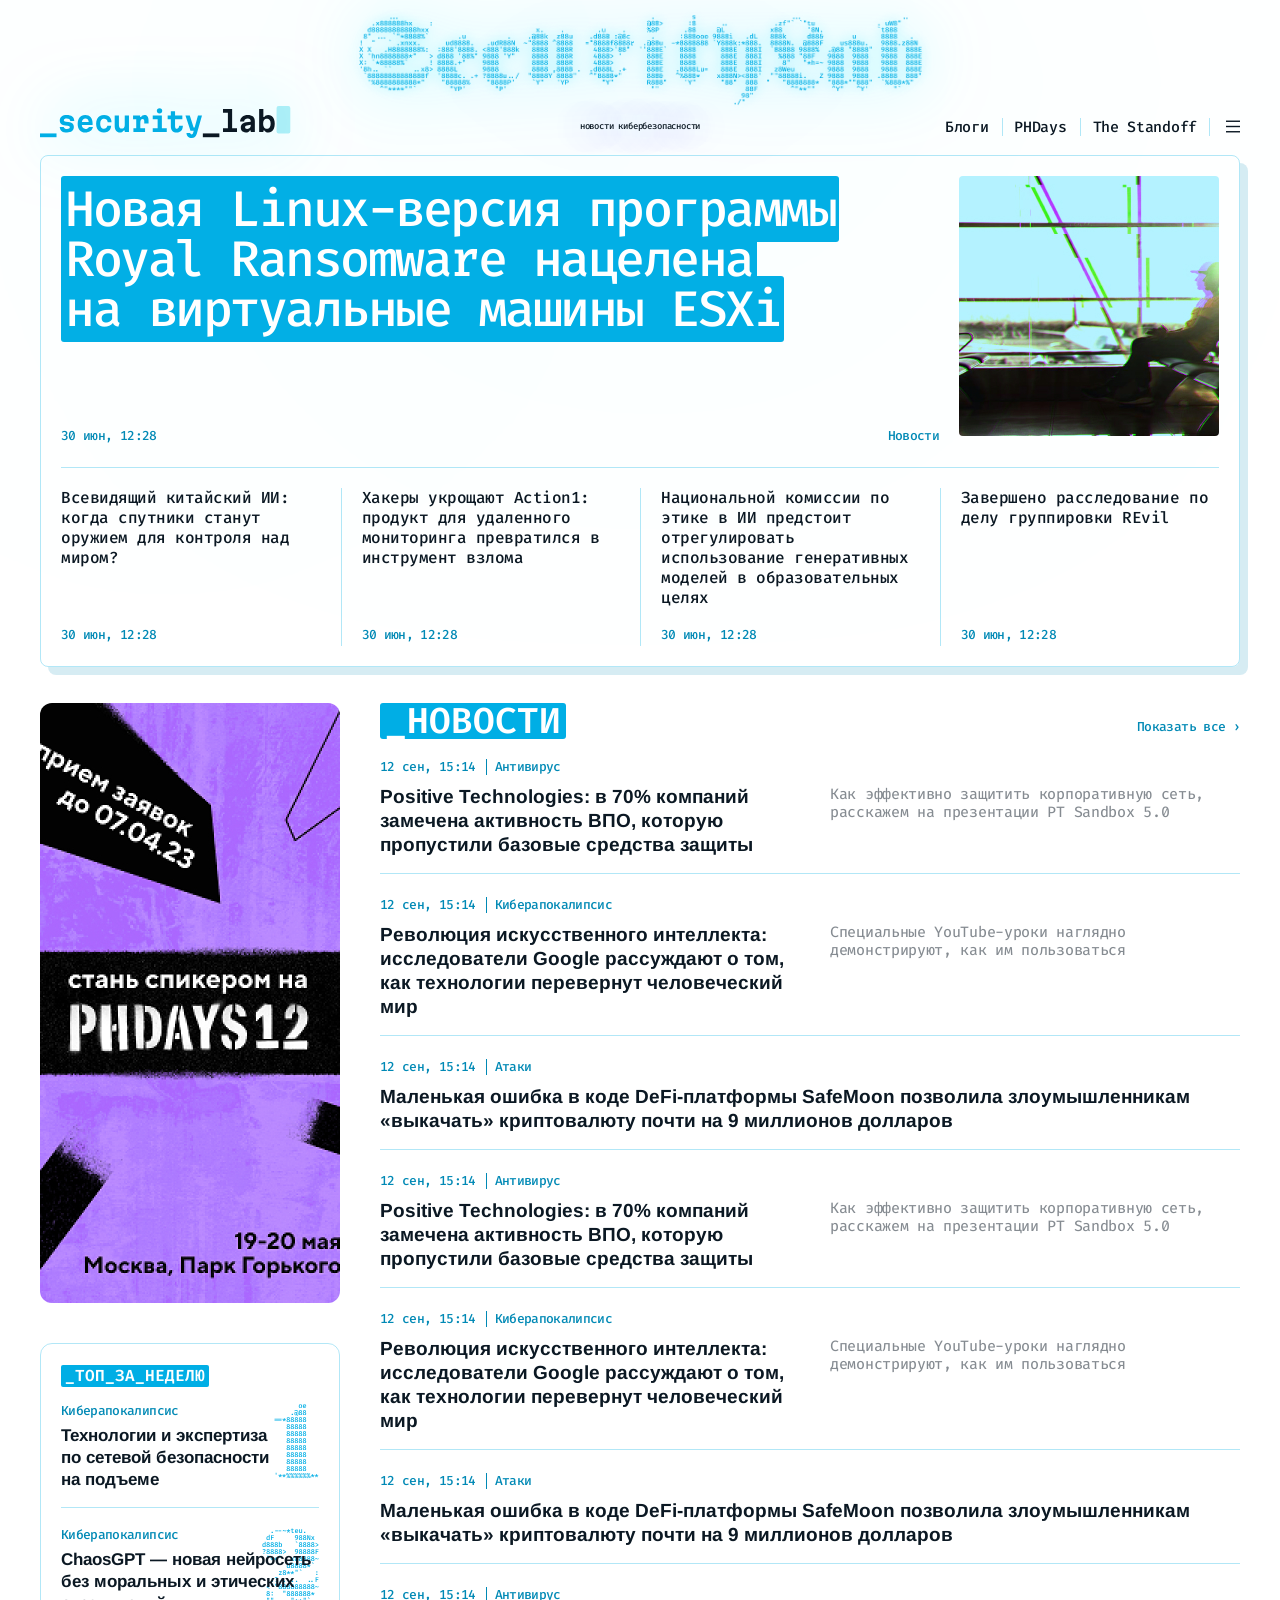
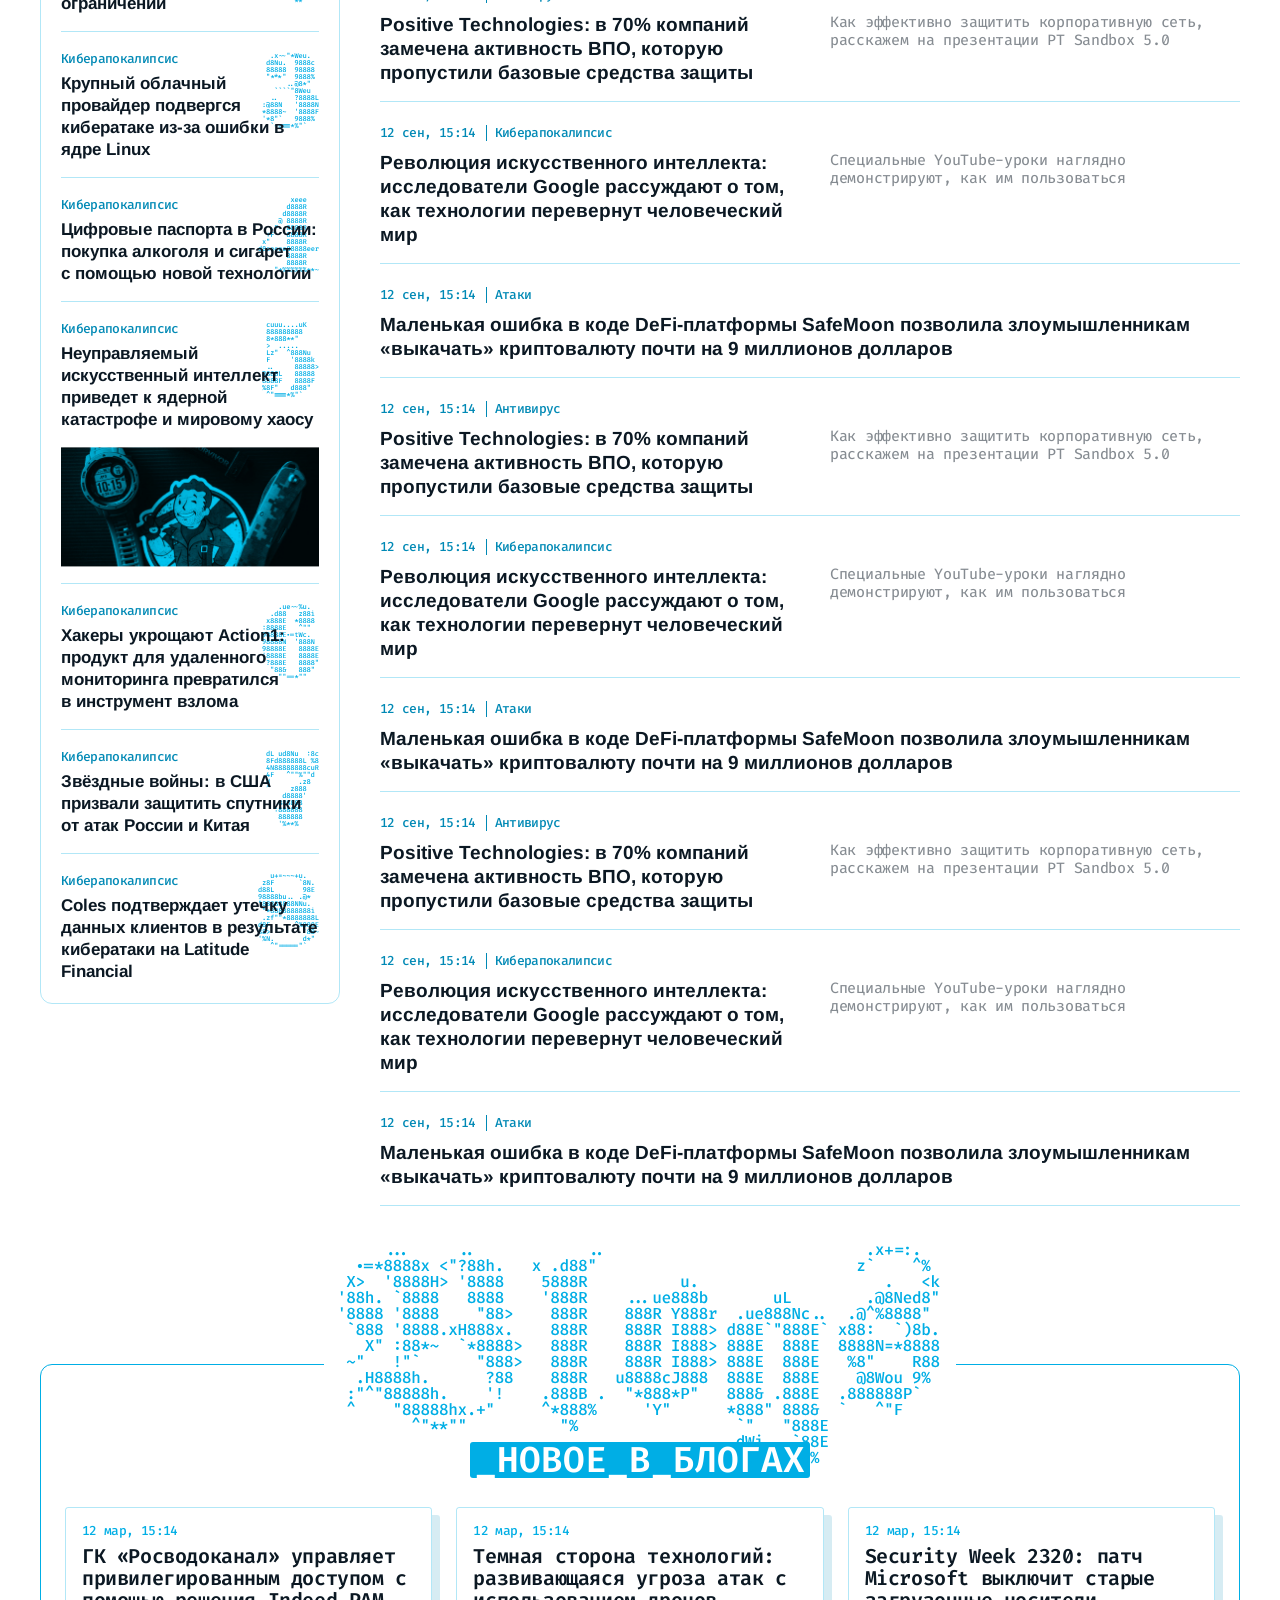
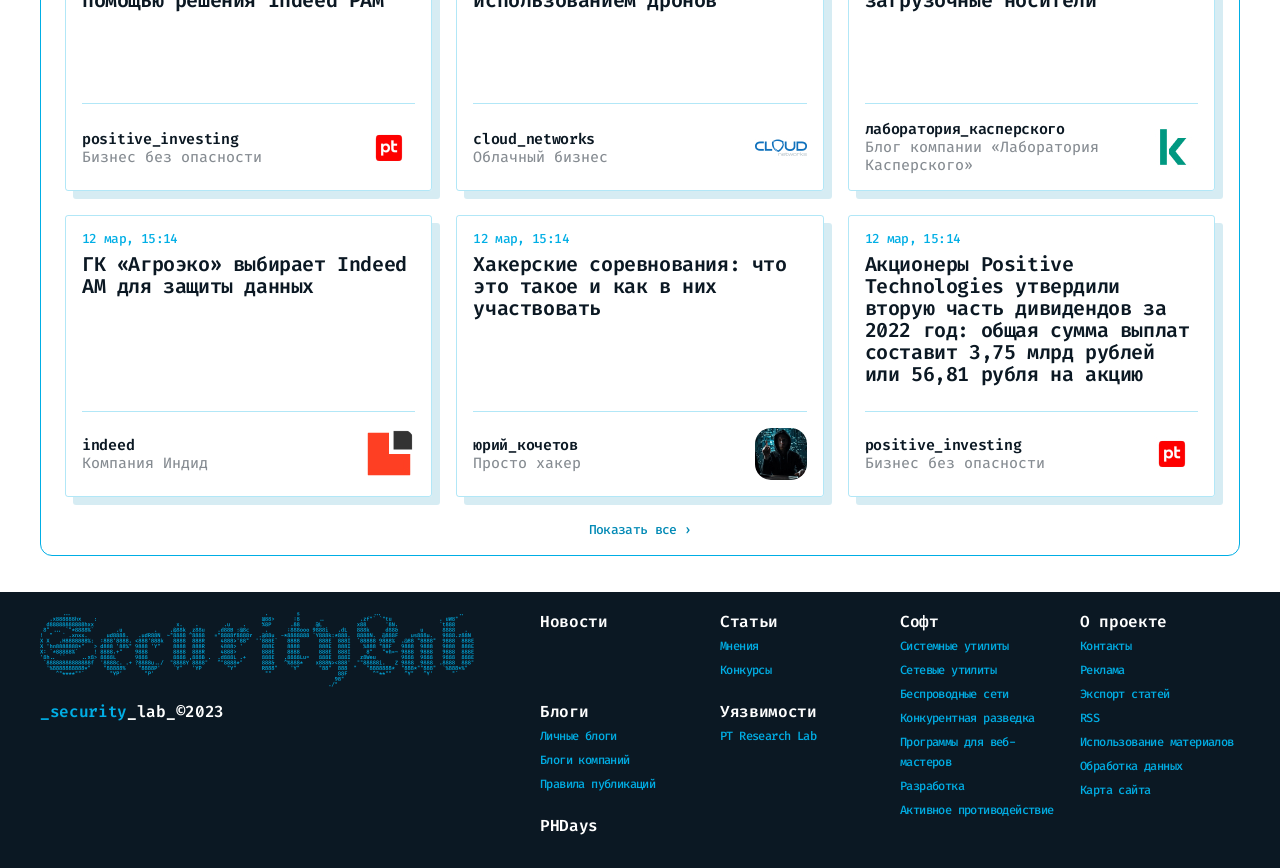
==== commit 4959853b: "menu" ====
--- a/index.html
+++ b/index.html
@@ -75,45 +75,26 @@
                                     title="Уязвимости">Уязвимости</a></li>
                             <li class="menu-navigation__item"><a href="./blogs.html" class="menu-navigation__item__link"
                                     title="Блоги">Блоги</a></li>
-                            <li class="menu-navigation__item"><a href="#" class="menu-navigation__item__link"
-                                    data-action="open-submenu" data-submenu="glossary"
-                                    title="Глосарий"><span>Глосарий</span>
+                            <li class="menu-navigation__item">
+                                <a href="#" class="menu-navigation__item__link" data-action="open-submenu" data-submenu="glossary"
+                                    title="Глосарий"><span>Глосарий</span></a>
                                     <ul class="menu-navigation__submenu" data-name="glossary">
-                                        <li class="menu-navigation__item"><a href="#"
+                                        <li class="menu-navigation__item">
+                                            <a href="#"
                                                 class="menu-navigation__item__link"
-                                                title="Терминология">Терминология</a></li>
-                                        <li class="menu-navigation__item"><a href="#"
+                                                title="Терминология">Терминология</a>
+                                        </li>
+                                        <li class="menu-navigation__item">
+                                            <a href="#"
                                                 class="menu-navigation__item__link"
-                                                title="Хакерские группировки">Хакерские группировки</a></li>
-                                        <li class="menu-navigation__item"><a href="#"
-                                                class="menu-navigation__item__link" data-action="open-links"
-                                                data-links="soft" title="Каталог софта"><span>Каталог софта</span></a>
-                                            <ul class="menu-navigation__links" data-name="soft">
-                                                <li class="menu-navigation__link"><a href="#"
-                                                        title="Системные утилиты">Системные утилиты</a></li>
-                                                <li class="menu-navigation__link"><a href="#"
-                                                        title="Сетевые утилиты">Сетевые утилиты</a></li>
-                                                <li class="menu-navigation__link"><a href="#"
-                                                        title="Аппаратные утилиты">Аппаратные утилиты</a></li>
-                                                <li class="menu-navigation__link"><a href="#"
-                                                        title="Беспроводные сети">Беспроводные сети</a></li>
-                                                <li class="menu-navigation__link"><a href="#"
-                                                        title="Загрузочные антивирусные диски">Загрузочные антивирусные
-                                                        диски</a></li>
-                                                <li class="menu-navigation__link"><a href="#"
-                                                        title="Защита от целенаправленных атак">Защита от
-                                                        целенаправленных атак</a></li>
-                                                <li class="menu-navigation__link"><a href="#"
-                                                        title="Конкурентная разведка">Конкурентная разведка</a></li>
-                                                <li class="menu-navigation__link"><a href="#"
-                                                        title="Ограничение доступа">Ограничение доступа</a></li>
-                                                <li class="menu-navigation__link"><a href="#"
-                                                        title="Программы для веб-мастеров">Программы для
-                                                        веб-мастеров</a></li>
-                                                <li class="menu-navigation__link"><a href="#"
-                                                        title="Распределенная структура ложных целей">Распределенная
-                                                        структура ложных целей</a></li>
-                                            </ul>
+                                                title="Хакерские группировки">Хакерские группировки</a>
+                                        </li>
+                                        <li class="menu-navigation__item">
+                                            <a href="#"
+                                                class="menu-navigation__item__link" title="Каталог софта"><span>Каталог
+                                                    софта</span>
+                                            </a>
+
                                         </li>
                                     </ul>
                             </li>
--- a/assets/css/main.css
+++ b/assets/css/main.css
@@ -1,3 +1,260 @@
+@charset "UTF-8";
+/* Slider */
+.slick-slider {
+  position: relative;
+  display: block;
+  box-sizing: border-box;
+  -webkit-user-select: none;
+  -moz-user-select: none;
+  user-select: none;
+  -webkit-touch-callout: none;
+  -khtml-user-select: none;
+  touch-action: pan-y;
+  -webkit-tap-highlight-color: transparent;
+}
+
+.slick-list {
+  position: relative;
+  display: block;
+  overflow: hidden;
+  margin: 0;
+  padding: 0;
+}
+
+.slick-list:focus {
+  outline: none;
+}
+
+.slick-list.dragging {
+  cursor: pointer;
+  cursor: hand;
+}
+
+.slick-slider .slick-track,
+.slick-slider .slick-list {
+  transform: translate3d(0, 0, 0);
+}
+
+.slick-track {
+  position: relative;
+  top: 0;
+  left: 0;
+  display: block;
+  margin-left: auto;
+  margin-right: auto;
+}
+
+.slick-track:before,
+.slick-track:after {
+  display: table;
+  content: "";
+}
+
+.slick-track:after {
+  clear: both;
+}
+
+.slick-loading .slick-track {
+  visibility: hidden;
+}
+
+.slick-slide {
+  display: none;
+  float: left;
+  height: 100%;
+  min-height: 1px;
+}
+
+[dir=rtl] .slick-slide {
+  float: right;
+}
+
+.slick-slide img {
+  display: block;
+}
+
+.slick-slide.slick-loading img {
+  display: none;
+}
+
+.slick-slide.dragging img {
+  pointer-events: none;
+}
+
+.slick-initialized .slick-slide {
+  display: block;
+}
+
+.slick-loading .slick-slide {
+  visibility: hidden;
+}
+
+.slick-vertical .slick-slide {
+  display: block;
+  height: auto;
+  border: 1px solid transparent;
+}
+
+.slick-arrow.slick-hidden {
+  display: none;
+}
+
+/* Slider */
+/* Icons */
+/* Arrows */
+.slick-prev,
+.slick-next {
+  font-size: 0;
+  line-height: 0;
+  position: absolute;
+  top: 50%;
+  display: block;
+  width: 20px;
+  height: 20px;
+  padding: 0;
+  transform: translate(0, -50%);
+  cursor: pointer;
+  color: transparent;
+  border: none;
+  outline: none;
+  background: transparent;
+}
+
+.slick-prev:hover,
+.slick-prev:focus,
+.slick-next:hover,
+.slick-next:focus {
+  color: transparent;
+  outline: none;
+}
+
+.slick-prev:hover:before,
+.slick-prev:focus:before,
+.slick-next:hover:before,
+.slick-next:focus:before {
+  opacity: 1;
+}
+
+.slick-prev.slick-disabled:before,
+.slick-next.slick-disabled:before {
+  opacity: 0.25;
+}
+
+.slick-prev:before,
+.slick-next:before {
+  font-size: 20px;
+  line-height: 1;
+  opacity: 0.75;
+  color: white;
+  -webkit-font-smoothing: antialiased;
+  -moz-osx-font-smoothing: grayscale;
+}
+
+.slick-prev {
+  left: -25px;
+}
+
+[dir=rtl] .slick-prev {
+  right: -25px;
+  left: auto;
+}
+
+.slick-prev:before {
+  content: "←";
+}
+
+[dir=rtl] .slick-prev:before {
+  content: "→";
+}
+
+.slick-next {
+  right: -25px;
+}
+
+[dir=rtl] .slick-next {
+  right: auto;
+  left: -25px;
+}
+
+.slick-next:before {
+  content: "→";
+}
+
+[dir=rtl] .slick-next:before {
+  content: "←";
+}
+
+/* Dots */
+.slick-dotted.slick-slider {
+  margin-bottom: 30px;
+}
+
+.slick-dots {
+  position: absolute;
+  bottom: -25px;
+  display: block;
+  width: 100%;
+  padding: 0;
+  margin: 0;
+  list-style: none;
+  text-align: center;
+}
+
+.slick-dots li {
+  position: relative;
+  display: inline-block;
+  width: 20px;
+  height: 20px;
+  margin: 0 5px;
+  padding: 0;
+  cursor: pointer;
+}
+
+.slick-dots li button {
+  font-size: 0;
+  line-height: 0;
+  display: block;
+  width: 20px;
+  height: 20px;
+  padding: 5px;
+  cursor: pointer;
+  color: transparent;
+  border: 0;
+  outline: none;
+  background: transparent;
+}
+
+.slick-dots li button:hover,
+.slick-dots li button:focus {
+  outline: none;
+}
+
+.slick-dots li button:hover:before,
+.slick-dots li button:focus:before {
+  opacity: 1;
+}
+
+.slick-dots li button:before {
+  font-size: 6px;
+  line-height: 20px;
+  position: absolute;
+  top: 0;
+  left: 0;
+  width: 20px;
+  height: 20px;
+  content: "•";
+  text-align: center;
+  opacity: 0.25;
+  color: black;
+  -webkit-font-smoothing: antialiased;
+  -moz-osx-font-smoothing: grayscale;
+}
+
+.slick-dots li.slick-active button:before {
+  opacity: 0.75;
+  color: black;
+}
+
 html {
   box-sizing: border-box;
   overflow-x: hidden;
@@ -97,7 +354,7 @@
 body {
   background: #fff;
   color: #0b1823;
-  font-family: Fira Code, monospace;
+  font-family: Fira Code;
   font-size: 1rem;
   font-weight: 500;
   line-height: 1.5;
@@ -113,17 +370,17 @@
 }
 
 h1 {
-  font: 500 30px/30px Fira Code, monospace;
+  font: 500 30px/30px Fira Code;
   letter-spacing: -1.5px;
 }
 
 h2 {
-  font: 500 16px/20px Fira Code, monospace;
+  font: 500 16px/20px Fira Code;
   letter-spacing: -0.48px;
 }
 
 h3 {
-  font: 700 16px/26px Fira Code, monospace;
+  font: 700 16px/26px Fira Code;
   text-transform: uppercase;
 }
 
@@ -133,7 +390,7 @@
 
 .p,
 p {
-  font: 450 15px/18px Fira Code, monospace;
+  font: 450 15px/18px Fira Code;
   letter-spacing: -0.3px;
 }
 
@@ -326,7 +583,6 @@
   height: 69px;
   justify-content: center;
   left: 0;
-  position: absolute;
   right: 0;
   top: 0;
   width: 100%;
@@ -335,8 +591,8 @@
 
 header .container .header-ascii__art img {
   filter: drop-shadow(0 0 34px rgba(0, 225, 255, 0.5)) drop-shadow(0 24px 220px #00e1ff);
-  flex: none;
-  width: 100%;
+  width: 350px;
+  max-height: 100%;
 }
 
 header .container .header-ascii__art img.logo-5 {
@@ -604,20 +860,20 @@
   align-items: center;
 }
 
-.menu-navigation__submenu .menu-navigation__item:nth-child(3) > a {
+.menu-navigation__submenu .menu-navigation__item:nth-child(2) > a {
   height: 39px;
 }
 
-.menu-navigation__submenu .menu-navigation__item:nth-child(3) {
+.menu-navigation__submenu .menu-navigation__item:nth-child(2) {
   height: 65px;
 }
 
-.menu-navigation__submenu .menu-navigation__item:nth-child(3) > a::before {
+.menu-navigation__submenu .menu-navigation__item:nth-child(2) > a::before {
   bottom: -16px;
 }
 
 .menu-navigation .menu-navigation__item:nth-child(1) > a::after,
-.menu-navigation__submenu .menu-navigation__item:nth-child(2) > a::after {
+.menu-navigation__submenu .menu-navigation__item:nth-child(1) > a::after {
   content: "";
   position: absolute;
   left: -4px;
@@ -2369,43 +2625,33 @@
     line-height: 50px;
   }
   header .container .header-ascii__art {
-    align-items: flex-start;
-    height: 135px;
+    height: 120px;
   }
   header .container .header-ascii__art img.logo-1 {
-    height: 125px;
     width: 723px;
   }
   header .container .header-ascii__art img.logo-2 {
-    height: 100px;
     width: 678px;
   }
   header .container .header-ascii__art img.logo-3 {
-    height: 100px;
     width: 654px;
   }
   header .container .header-ascii__art img.logo-4 {
-    height: 85px;
     width: 920px;
   }
   header .container .header-ascii__art img.logo-5 {
-    height: 119px;
     width: 543px;
   }
   header .container .header-ascii__art img.logo-6 {
-    height: 125px;
     width: 617px;
   }
   header .container .header-ascii__art img.logo-7 {
-    height: 87px;
     width: 812px;
   }
   header .container .header-ascii__art img.logo-8 {
-    height: 103px;
     width: 595px;
   }
   header .container .header-ascii__art img.logo-9 {
-    height: 107px;
     width: 737px;
   }
   header .container .header-ascii__lead {
@@ -2557,11 +2803,13 @@
   height: 135px;
   margin: 0 auto;
   display: block;
-  position: absolute;
 }
 
 .blog-header {
   position: relative;
+}
+.blog-header .container {
+  border-bottom: 1px solid rgba(0, 174, 229, 0.3);
 }
 .blog-header:after {
   content: "";
@@ -2572,5 +2820,308 @@
   background: linear-gradient(180deg, rgba(0, 174, 229, 0.2) 0%, rgba(0, 174, 229, 0) 100%);
   top: 0;
   left: 0;
-  z-index: -1;
+  z-index: -10;
+}
+
+.colwrap {
+  display: grid;
+  grid-template-columns: 1fr 1fr;
+  gap: 40px;
+}
+
+.title {
+  background: #000;
+  background-clip: border-box;
+  background-clip: padding-box;
+  border-radius: 3px;
+  -webkit-box-decoration-break: clone;
+  box-decoration-break: clone;
+  color: #fff;
+  display: inline-block;
+  font-size: 36px;
+  font-weight: 600;
+  letter-spacing: normal;
+  line-height: 36px;
+  padding: 0 0.3125rem;
+  text-transform: uppercase;
+  margin-bottom: 30px;
+}
+
+h3.title {
+  font-size: 16px;
+  font-style: normal;
+  font-weight: 600;
+  line-height: 18px;
+  margin-bottom: 18px;
+}
+
+.blog {
+  display: flex;
+  margin-bottom: 16px;
+  border: 1px solid rgba(0, 174, 229, 0.3);
+  border-radius: 3px;
+  box-shadow: 8px 8px 0 0 rgba(0, 137, 181, 0.16);
+  flex-direction: column;
+  padding: 1rem;
+  background: #fff;
+}
+.blog__date {
+  color: #00aee5;
+  font-size: 13px;
+  letter-spacing: -0.65px;
+  line-height: 13px;
+  display: block;
+  margin: 0 0 0.5rem;
+}
+.blog__name {
+  font-size: 20px;
+  font-weight: 600;
+  letter-spacing: -0.4px;
+  line-height: 22px;
+  color: #0b1823;
+  padding-bottom: 8px;
+  border-bottom: 1px solid rgba(0, 174, 229, 0.3);
+  margin-bottom: 24px;
+}
+.blog__desc {
+  display: flex;
+  justify-content: space-between;
+}
+.blog__desc img {
+  height: 52px;
+  width: 52px;
+  border-radius: 16px;
+  overflow: hidden;
+  margin-left: 16px;
+}
+.blog__desc-info {
+  display: flex;
+  flex-direction: column;
+}
+.blog__desc-infoname {
+  font-size: 15px;
+  font-weight: 600;
+  letter-spacing: -0.3px;
+  line-height: 18px;
+  color: #000;
+  font: 700 16px/26px Fira Code, monospace;
+}
+.blog__desc-infodesc {
+  color: rgba(11, 24, 35, 0.5);
+  display: block;
+  font-size: 15px;
+  font-weight: 450;
+  line-height: 18px;
+}
+
+main {
+  flex-grow: 1;
+  z-index: 4000;
+}
+
+.header-ascii__art.none {
+  display: none;
+}
+
+.slick-slide {
+  outline: none;
+}
+
+.slider-wrap {
+  padding: 20px 0 20px 20px;
+  border-radius: 12px;
+  border: 1px solid rgba(0, 174, 229, 0.3);
+  margin-bottom: 30px;
+}
+
+.slider-nav {
+  width: 30px;
+  height: 30px;
+  position: absolute;
+  top: 20px;
+  right: 20px;
+  cursor: pointer;
+  display: flex;
+  align-items: center;
+  justify-content: center;
+}
+.slider-nav_prev {
+  right: 60px;
+  transform: rotate(180deg);
+}
+.slider2__item {
+  width: 300px;
+  display: flex !important;
+  margin: 0 20px;
+  gap: 10px;
+  transition: all 0.4s ease-out;
+}
+.slider2__item:hover .slider2__name {
+  color: #0089b5;
+}
+.slider2__pic {
+  width: 120px;
+  height: 120px;
+  border-radius: 22px;
+  overflow: hidden;
+}
+.slider2__desc {
+  display: flex;
+  flex-direction: column;
+  justify-content: space-between;
+}
+.slider2__name {
+  font-size: 19px;
+  font-style: normal;
+  font-weight: 700;
+  line-height: 24px;
+  margin-bottom: 8px;
+  color: #0B1823;
+  transition: all 0.4s ease-out;
+}
+.slider2__info {
+  font-size: 15px;
+  font-style: normal;
+  font-weight: 450;
+  line-height: 18px; /* 120% */
+  letter-spacing: -0.3px;
+  color: var(--text-secondary-on-white, rgba(11, 24, 35, 0.5));
+}
+.slider2__new {
+  font-size: 13px;
+  font-weight: 500;
+  line-height: 13px; /* 100% */
+  letter-spacing: -0.65px;
+  color: #00AEE5;
+}
+
+.article__image_blog {
+  flex-direction: column;
+}
+.article__image_blog img {
+  width: 120px !important;
+  height: 120px !important;
+  border-radius: 22px;
+  overflow: hidden;
+}
+
+.bloger__name {
+  font-size: 19px;
+  font-style: normal;
+  font-weight: 700;
+  line-height: 24px;
+  margin-bottom: 8px;
+  color: #0B1823;
+  transition: all 0.4s ease-out;
+}
+
+.bloger__info {
+  font-size: 15px;
+  font-style: normal;
+  font-weight: 450;
+  line-height: 18px;
+  letter-spacing: -0.3px;
+  color: var(--text-secondary-on-white, rgba(11, 24, 35, 0.5));
+}
+
+.article__main_blog .article__head--small-image, .article__main_blog .article__group {
+  min-height: auto !important;
+}
+
+.blogers__item {
+  display: flex !important;
+  margin: 0;
+  gap: 10px;
+  border-bottom: 1px solid rgba(0, 174, 229, 0.3);
+  margin-bottom: 1.25rem;
+  padding-bottom: 1rem;
+}
+.blogers__item:hover .blogers__name {
+  color: #0089b5;
+}
+
+.blogers__pic {
+  width: 52px;
+  min-width: 52px;
+  height: 52px;
+  border-radius: 16px;
+  overflow: hidden;
+}
+
+.blogers__name {
+  color: var(--text-darkest, #0B1823);
+  font-size: 19px;
+  font-style: normal;
+  font-weight: 700;
+  line-height: 24px;
+  margin-bottom: 4px;
+  transition: all 0.4s ease-out;
+}
+
+.blogers__info {
+  color: var(--text-secondary-on-white, rgba(11, 24, 35, 0.5));
+  /* caption-mobile */
+  font-size: 13px;
+  font-style: normal;
+  font-weight: 450;
+  line-height: 18px; /* 138.462% */
+  letter-spacing: -0.13px;
+}
+
+@media screen and (max-width: 1280px) {
+  .article__main_blog .article__head--small-image, .article__main_blog .article__group {
+    min-height: auto !important;
+  }
+  .article__main_blog .article__image_blog {
+    position: static !important;
+    display: flex;
+    flex-direction: row-reverse;
+    align-items: center;
+    gap: 10px;
+    justify-content: space-between;
+  }
+  .article__main_blog .bloger__info {
+    display: flex;
+    flex-direction: column;
+  }
+  .article__main_blog .article__image_blog img {
+    width: 52px !important;
+    height: 52px !important;
+    border-radius: 22px;
+  }
+  .article__main_blog .bloger__name {
+    margin-bottom: 0;
+  }
+}
+@media screen and (max-width: 991px) {
+  .blogers__item {
+    width: 280px;
+  }
+}
+@media screen and (max-width: 768px) {
+  .header-blog .logo-7 {
+    height: 100px;
+  }
+  .slider2__pic {
+    width: 52px;
+    min-width: 52px;
+    height: 52px;
+  }
+  .slider2__item {
+    width: 200px;
+  }
+  .colwrap {
+    grid-template-columns: 1fr;
+  }
+  .title {
+    font-size: 30px;
+    line-height: 30px;
+    margin-bottom: 20px;
+  }
+  .slider-nav {
+    display: none;
+  }
+  .blog_sidebar {
+    display: none;
+  }
 }/*# sourceMappingURL=main.css.map */
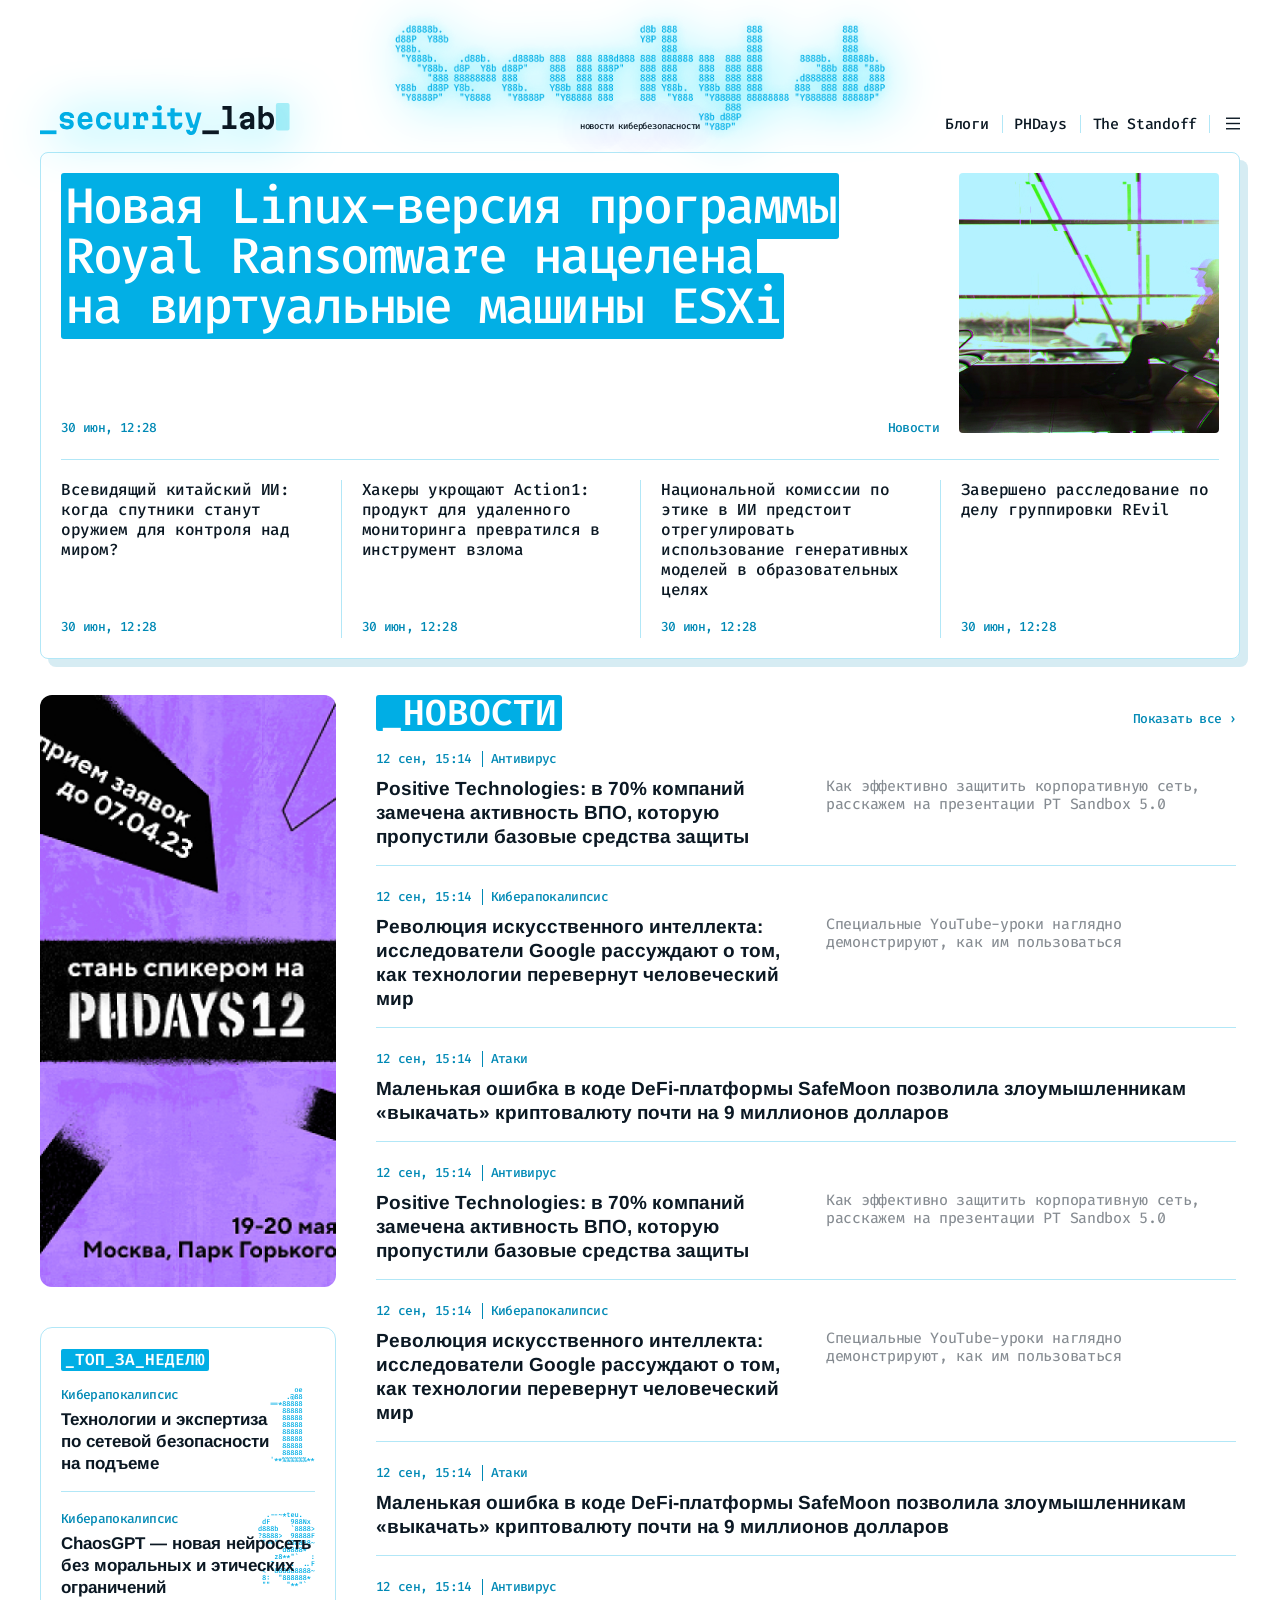
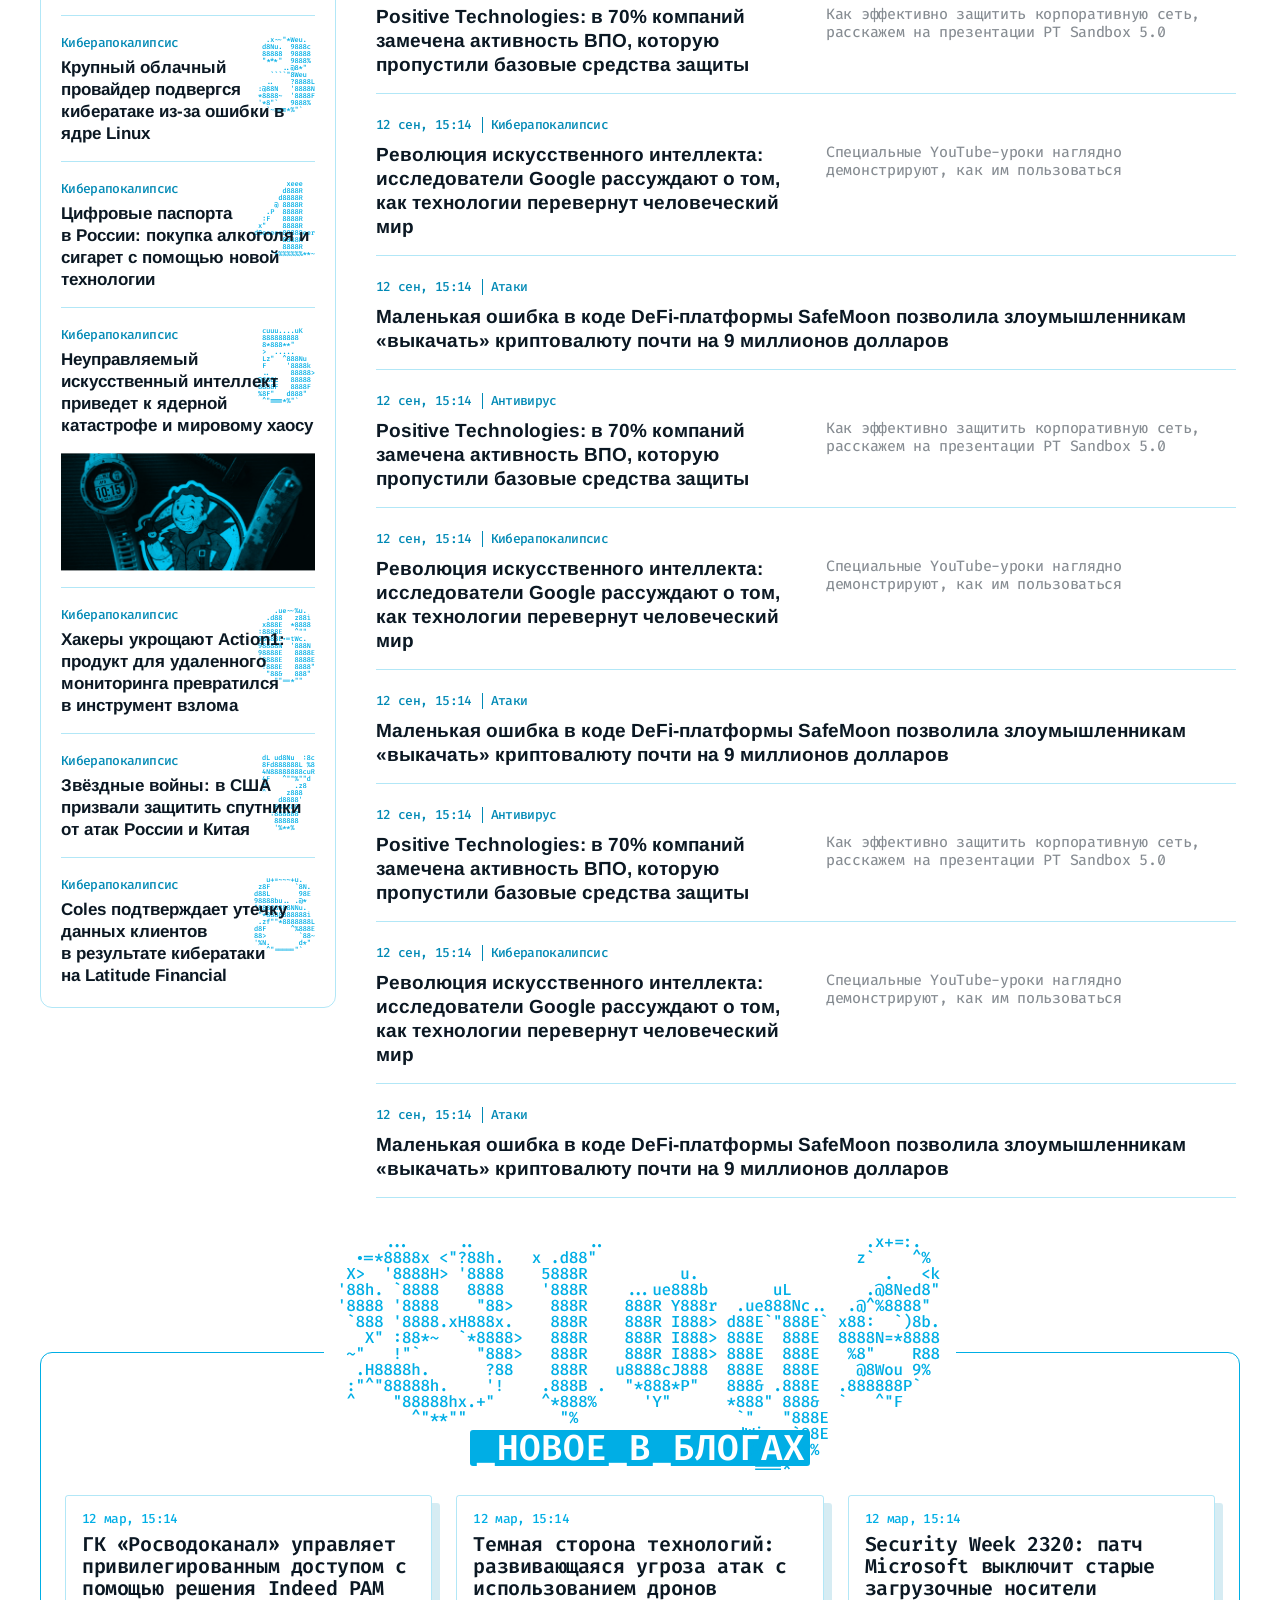
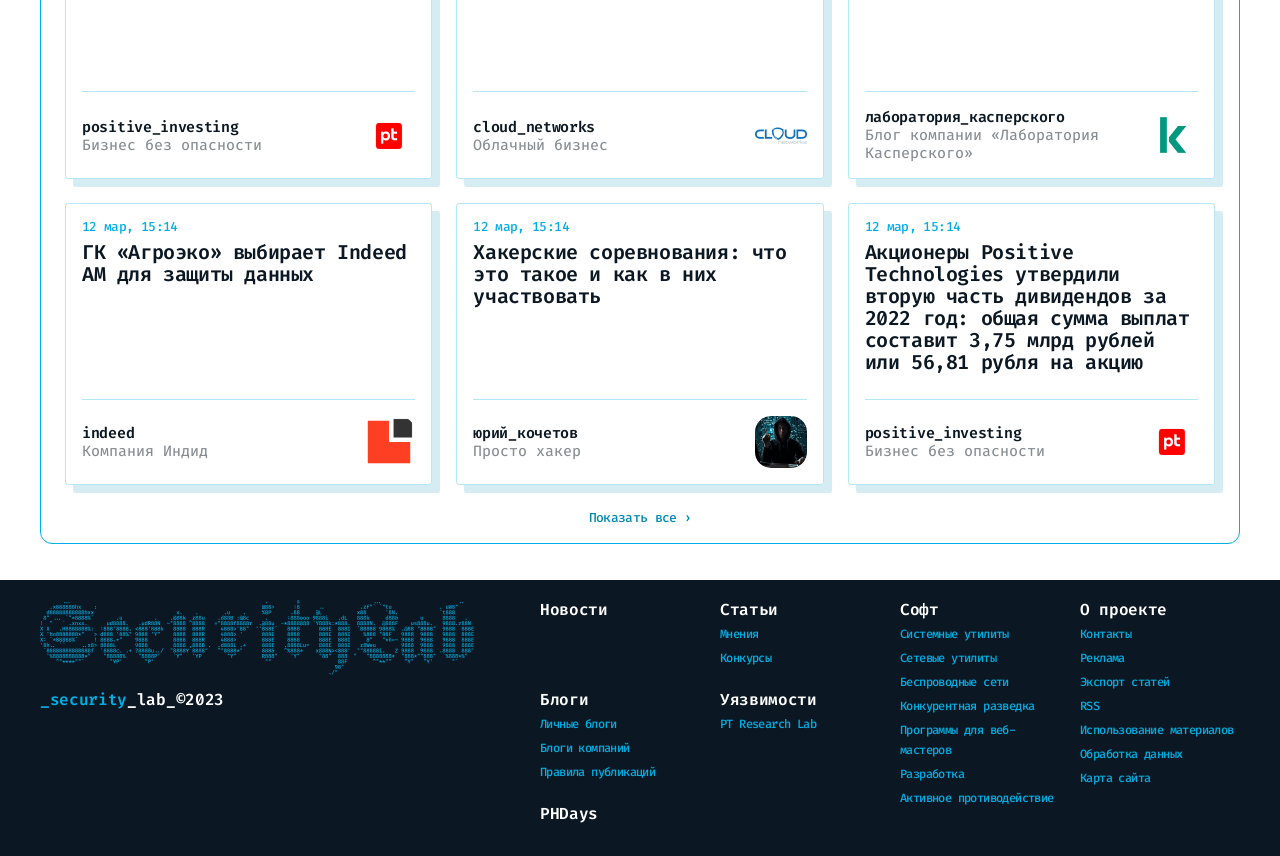
==== commit 72226ec2: "fix" ====
--- a/index.html
+++ b/index.html
@@ -21,7 +21,7 @@
 
 <body>
     <div id="app">
-        <header>
+        <header class="header-dest header__main">
             <div class="container">
                 <div class="header content">
                     <div class="header-ascii">
@@ -76,27 +76,25 @@
                             <li class="menu-navigation__item"><a href="./blogs.html" class="menu-navigation__item__link"
                                     title="Блоги">Блоги</a></li>
                             <li class="menu-navigation__item">
-                                <a href="#" class="menu-navigation__item__link" data-action="open-submenu" data-submenu="glossary"
-                                    title="Глосарий"><span>Глосарий</span></a>
-                                    <ul class="menu-navigation__submenu" data-name="glossary">
-                                        <li class="menu-navigation__item">
-                                            <a href="#"
-                                                class="menu-navigation__item__link"
-                                                title="Терминология">Терминология</a>
-                                        </li>
-                                        <li class="menu-navigation__item">
-                                            <a href="#"
-                                                class="menu-navigation__item__link"
-                                                title="Хакерские группировки">Хакерские группировки</a>
-                                        </li>
-                                        <li class="menu-navigation__item">
-                                            <a href="#"
-                                                class="menu-navigation__item__link" title="Каталог софта"><span>Каталог
-                                                    софта</span>
-                                            </a>
+                                <a href="#" class="menu-navigation__item__link" data-action="open-submenu"
+                                    data-submenu="glossary" title="Глосарий"><span>Глосарий</span></a>
+                                <ul class="menu-navigation__submenu" data-name="glossary">
+                                    <li class="menu-navigation__item">
+                                        <a href="#" class="menu-navigation__item__link"
+                                            title="Терминология">Терминология</a>
+                                    </li>
+                                    <li class="menu-navigation__item">
+                                        <a href="#" class="menu-navigation__item__link"
+                                            title="Хакерские группировки">Хакерские группировки</a>
+                                    </li>
+                                    <li class="menu-navigation__item">
+                                        <a href="#" class="menu-navigation__item__link"
+                                            title="Каталог софта"><span>Каталог
+                                                софта</span>
+                                        </a>
 
-                                        </li>
-                                    </ul>
+                                    </li>
+                                </ul>
                             </li>
                         </ul>
                     </nav>
@@ -148,13 +146,14 @@
             <section id="main">
                 <div class="container">
                     <div class="main content">
+                        <h1 class="main__title">SecurityLab</h1>
                         <div class="main-list">
                             <article class="main-list__card">
                                 <div class="main-list__head">
                                     <div class="main-list__title"><a href="./article.html"
                                             title="Новая Linux-версия программы Royal Ransomware нацелена на виртуальные машины ESXi">
-                                            <h1><span class="animation-decode">Новая Linux-версия программы Royal
-                                                    Ransomware нацелена на виртуальные машины ESXi</span></h1>
+                                            <h3><span class="animation-decode">Новая Linux-версия программы Royal
+                                                    Ransomware нацелена на виртуальные машины ESXi</span></h3>
                                         </a></div>
                                     <div class="main-list__image"><a href="./article.html"
                                             title="Новая Linux-версия программы Royal Ransomware нацелена на виртуальные машины ESXi"><img
@@ -163,7 +162,7 @@
                                                 alt="Новая Linux-версия программы Royal Ransomware нацелена на виртуальные машины ESXi"></a>
                                     </div>
                                 </div>
-                                <div class="main-list__details">
+                                <div class="main-list__details mar-top">
                                     <time class="main-list__date" datetime="2023-06-30">30 июн, 12:28</time>
                                     <ul class="main-list-tags">
                                         <li class="main-list-tags__tag"><a href="#" title="Новости">Новости</a></li>
@@ -225,144 +224,150 @@
                 <div class="container">
                     <div class="main-news content">
                         <aside class="main-news__sidebar">
-                            <div class="main-news__banner"><a href="#" target="_blank"
-                                    title="Стань спикером на PHDAYS12"><img src="./image/banner/phdays12.jpg"
-                                        srcset="./image/banner/phdays12@2x.jpg 2x" loading="lazy" alt="PHDAYS12"></a>
-                            </div>
-                            <div class="main-news-top slider">
-                                <div class="main-news-top__title">
-                                    <h2><span>_Топ_за_неделю</span></h2>
-                                </div>
-                                <div class="main-news-top-list swiper-wrapper">
-                                    <article class="main-news-top-list__item swiper-slide">
-                                        <div class="main-news-top-list__count main-news-top-list__count-1"><img
-                                                src="./image/ascii/1.svg" alt="icon"></div>
-                                        <div class="main-news-top-list__head">
-                                            <time class="main-news-top-list__date" datetime="2023-06-30">30 июн,
-                                                12:28</time>
-                                            <div class="main-news-top-list__rubric"><a href="#"
-                                                    title="Киберапокалипсис">Киберапокалипсис</a></div>
-                                        </div>
-                                        <div class="main-news-top-list__title"><a href="./article.html"
-                                                title="Технологии и экспертиза по сетевой безопасности на подъеме">
-                                                <h4>Технологии и экспертиза по сетевой безопасности на подъеме</h4>
-                                            </a></div>
-                                    </article>
-                                    <article class="main-news-top-list__item swiper-slide">
-                                        <div class="main-news-top-list__count main-news-top-list__count-2"><img
-                                                src="./image/ascii/2.svg" alt="icon"></div>
-                                        <div class="main-news-top-list__head">
-                                            <time class="main-news-top-list__date" datetime="2023-06-30">30 июн,
-                                                12:28</time>
-                                            <div class="main-news-top-list__rubric"><a href="#"
-                                                    title="Киберапокалипсис">Киберапокалипсис</a></div>
-                                        </div>
-                                        <div class="main-news-top-list__title"><a href="./article.html"
-                                                title="ChaosGPT — новая нейросеть без моральных и этических ограничений">
-                                                <h4>ChaosGPT — новая нейросеть без моральных и этических ограничений
-                                                </h4>
-                                            </a></div>
-                                    </article>
-                                    <article class="main-news-top-list__item swiper-slide">
-                                        <div class="main-news-top-list__count main-news-top-list__count-3"><img
-                                                src="./image/ascii/3.svg" alt="icon"></div>
-                                        <div class="main-news-top-list__head">
-                                            <time class="main-news-top-list__date" datetime="2023-06-30">30 июн,
-                                                12:28</time>
-                                            <div class="main-news-top-list__rubric"><a href="#"
-                                                    title="Киберапокалипсис">Киберапокалипсис</a></div>
-                                        </div>
-                                        <div class="main-news-top-list__title"><a href="./article.html"
-                                                title="Крупный облачный провайдер подвергся кибератаке из-за ошибки в ядре Linux">
-                                                <h4>Крупный облачный провайдер подвергся кибератаке из-за ошибки в ядре
-                                                    Linux</h4>
-                                            </a></div>
-                                    </article>
-                                    <article class="main-news-top-list__item swiper-slide">
-                                        <div class="main-news-top-list__count main-news-top-list__count-4"><img
-                                                src="./image/ascii/4.svg" alt="icon"></div>
-                                        <div class="main-news-top-list__head">
-                                            <time class="main-news-top-list__date" datetime="2023-06-30">30 июн,
-                                                12:28</time>
-                                            <div class="main-news-top-list__rubric"><a href="#"
-                                                    title="Киберапокалипсис">Киберапокалипсис</a></div>
-                                        </div>
-                                        <div class="main-news-top-list__title"><a href="./article.html"
-                                                title="Цифровые паспорта в России: покупка алкоголя и сигарет с помощью новой технологии">
-                                                <h4>Цифровые паспорта в России: покупка алкоголя и сигарет с помощью
-                                                    новой технологии</h4>
-                                            </a></div>
-                                    </article>
-                                    <article class="main-news-top-list__item swiper-slide">
-                                        <div class="main-news-top-list__count main-news-top-list__count-5"><img
-                                                src="./image/ascii/5.svg" alt="icon"></div>
-                                        <div class="main-news-top-list__head">
-                                            <time class="main-news-top-list__date" datetime="2023-06-30">30 июн,
-                                                12:28</time>
-                                            <div class="main-news-top-list__rubric"><a href="#"
-                                                    title="Киберапокалипсис">Киберапокалипсис</a></div>
-                                        </div>
-                                        <div class="main-news-top-list__title"><a href="./article.html"
-                                                title="Неуправляемый искусственный интеллект приведет к ядерной катастрофе и мировому хаосу">
-                                                <h4>Неуправляемый искусственный интеллект приведет к ядерной катастрофе
-                                                    и мировому хаосу</h4>
-                                            </a></div>
-                                        <div class="main-news-top-list__image"><a href="./article.html"
-                                                title="Неуправляемый искусственный интеллект приведет к ядерной катастрофе и мировому хаосу"><img
-                                                    src="./image/article/2.jpg" srcset="./image/article/2@2x.jpg 2x"
-                                                    loading="lazy"
-                                                    alt="Неуправляемый искусственный интеллект приведет к ядерной катастрофе и мировому хаосу"></a>
-                                        </div>
-                                    </article>
-                                    <article class="main-news-top-list__item swiper-slide">
-                                        <div class="main-news-top-list__count main-news-top-list__count-6"><img
-                                                src="./image/ascii/6.svg" alt="icon"></div>
-                                        <div class="main-news-top-list__head">
-                                            <time class="main-news-top-list__date" datetime="2023-06-30">30 июн,
-                                                12:28</time>
-                                            <div class="main-news-top-list__rubric"><a href="#"
-                                                    title="Киберапокалипсис">Киберапокалипсис</a></div>
-                                        </div>
-                                        <div class="main-news-top-list__title"><a href="./article.html"
-                                                title="Хакеры укрощают Action1: продукт для удаленного мониторинга превратился в инструмент взлома">
-                                                <h4>Хакеры укрощают Action1: продукт для удаленного мониторинга
-                                                    превратился в инструмент взлома</h4>
-                                            </a></div>
-                                    </article>
-                                    <article class="main-news-top-list__item swiper-slide">
-                                        <div class="main-news-top-list__count main-news-top-list__count-7"><img
-                                                src="./image/ascii/7.svg" alt="icon"></div>
-                                        <div class="main-news-top-list__head">
-                                            <time class="main-news-top-list__date" datetime="2023-06-30">30 июн,
-                                                12:28</time>
-                                            <div class="main-news-top-list__rubric"><a href="#"
-                                                    title="Киберапокалипсис">Киберапокалипсис</a></div>
-                                        </div>
-                                        <div class="main-news-top-list__title"><a href="./article.html"
-                                                title="Звёздные войны: в США призвали защитить спутники от атак России и Китая">
-                                                <h4>Звёздные войны: в США призвали защитить спутники от атак России
-                                                    и Китая</h4>
-                                            </a></div>
-                                    </article>
-                                    <article class="main-news-top-list__item swiper-slide">
-                                        <div class="main-news-top-list__count main-news-top-list__count-8"><img
-                                                src="./image/ascii/8.svg" alt="icon"></div>
-                                        <div class="main-news-top-list__head">
-                                            <time class="main-news-top-list__date" datetime="2023-06-30">30 июн,
-                                                12:28</time>
-                                            <div class="main-news-top-list__rubric"><a href="#"
-                                                    title="Киберапокалипсис">Киберапокалипсис</a></div>
-                                        </div>
-                                        <div class="main-news-top-list__title"><a href="./article.html"
-                                                title="Coles подтверждает утечку данных клиентов в результате кибератаки на Latitude Financial">
-                                                <h4>Coles подтверждает утечку данных клиентов в результате кибератаки
-                                                    на Latitude Financial</h4>
-                                            </a></div>
-                                    </article>
+                            <div class="side__wrapper" id="sidebar">
+                                <div class="main-news__banner"><a href="#" target="_blank"
+                                        title="Стань спикером на PHDAYS12"><img src="./image/banner/phdays12.jpg"
+                                            srcset="./image/banner/phdays12@2x.jpg 2x" loading="lazy"
+                                            alt="PHDAYS12"></a>
+                                </div>
+                                <div class="main-news-top slider">
+                                    <div class="main-news-top__title">
+                                        <h2><span>_Топ_за_неделю</span></h2>
+                                    </div>
+                                    <div class="main-news-top-list swiper-wrapper full-height">
+                                        <article class="main-news-top-list__item swiper-slide">
+                                            <div class="main-news-top-list__count main-news-top-list__count-1"><img
+                                                    src="./image/ascii/1.svg" alt="icon"></div>
+                                            <div class="main-news-top-list__head">
+                                                <time class="main-news-top-list__date" datetime="2023-06-30">30 июн,
+                                                    12:28</time>
+                                                <div class="main-news-top-list__rubric"><a href="#"
+                                                        title="Киберапокалипсис">Киберапокалипсис</a></div>
+                                            </div>
+                                            <div class="main-news-top-list__title"><a href="./article.html"
+                                                    title="Технологии и экспертиза по сетевой безопасности на подъеме">
+                                                    <h4>Технологии и экспертиза по сетевой безопасности на подъеме</h4>
+                                                </a></div>
+                                        </article>
+                                        <article class="main-news-top-list__item swiper-slide">
+                                            <div class="main-news-top-list__count main-news-top-list__count-2"><img
+                                                    src="./image/ascii/2.svg" alt="icon"></div>
+                                            <div class="main-news-top-list__head">
+                                                <time class="main-news-top-list__date" datetime="2023-06-30">30 июн,
+                                                    12:28</time>
+                                                <div class="main-news-top-list__rubric"><a href="#"
+                                                        title="Киберапокалипсис">Киберапокалипсис</a></div>
+                                            </div>
+                                            <div class="main-news-top-list__title"><a href="./article.html"
+                                                    title="ChaosGPT — новая нейросеть без моральных и этических ограничений">
+                                                    <h4>ChaosGPT — новая нейросеть без моральных и этических ограничений
+                                                    </h4>
+                                                </a></div>
+                                        </article>
+                                        <article class="main-news-top-list__item swiper-slide">
+                                            <div class="main-news-top-list__count main-news-top-list__count-3"><img
+                                                    src="./image/ascii/3.svg" alt="icon"></div>
+                                            <div class="main-news-top-list__head">
+                                                <time class="main-news-top-list__date" datetime="2023-06-30">30 июн,
+                                                    12:28</time>
+                                                <div class="main-news-top-list__rubric"><a href="#"
+                                                        title="Киберапокалипсис">Киберапокалипсис</a></div>
+                                            </div>
+                                            <div class="main-news-top-list__title"><a href="./article.html"
+                                                    title="Крупный облачный провайдер подвергся кибератаке из-за ошибки в ядре Linux">
+                                                    <h4>Крупный облачный провайдер подвергся кибератаке из-за ошибки в
+                                                        ядре
+                                                        Linux</h4>
+                                                </a></div>
+                                        </article>
+                                        <article class="main-news-top-list__item swiper-slide">
+                                            <div class="main-news-top-list__count main-news-top-list__count-4"><img
+                                                    src="./image/ascii/4.svg" alt="icon"></div>
+                                            <div class="main-news-top-list__head">
+                                                <time class="main-news-top-list__date" datetime="2023-06-30">30 июн,
+                                                    12:28</time>
+                                                <div class="main-news-top-list__rubric"><a href="#"
+                                                        title="Киберапокалипсис">Киберапокалипсис</a></div>
+                                            </div>
+                                            <div class="main-news-top-list__title"><a href="./article.html"
+                                                    title="Цифровые паспорта в России: покупка алкоголя и сигарет с помощью новой технологии">
+                                                    <h4>Цифровые паспорта в России: покупка алкоголя и сигарет с помощью
+                                                        новой технологии</h4>
+                                                </a></div>
+                                        </article>
+                                        <article class="main-news-top-list__item swiper-slide">
+                                            <div class="main-news-top-list__count main-news-top-list__count-5"><img
+                                                    src="./image/ascii/5.svg" alt="icon"></div>
+                                            <div class="main-news-top-list__head">
+                                                <time class="main-news-top-list__date" datetime="2023-06-30">30 июн,
+                                                    12:28</time>
+                                                <div class="main-news-top-list__rubric"><a href="#"
+                                                        title="Киберапокалипсис">Киберапокалипсис</a></div>
+                                            </div>
+                                            <div class="main-news-top-list__title"><a href="./article.html"
+                                                    title="Неуправляемый искусственный интеллект приведет к ядерной катастрофе и мировому хаосу">
+                                                    <h4>Неуправляемый искусственный интеллект приведет к ядерной
+                                                        катастрофе
+                                                        и мировому хаосу</h4>
+                                                </a></div>
+                                            <div class="main-news-top-list__image"><a href="./article.html"
+                                                    title="Неуправляемый искусственный интеллект приведет к ядерной катастрофе и мировому хаосу"><img
+                                                        src="./image/article/2.jpg" srcset="./image/article/2@2x.jpg 2x"
+                                                        loading="lazy"
+                                                        alt="Неуправляемый искусственный интеллект приведет к ядерной катастрофе и мировому хаосу"></a>
+                                            </div>
+                                        </article>
+                                        <article class="main-news-top-list__item swiper-slide">
+                                            <div class="main-news-top-list__count main-news-top-list__count-6"><img
+                                                    src="./image/ascii/6.svg" alt="icon"></div>
+                                            <div class="main-news-top-list__head">
+                                                <time class="main-news-top-list__date" datetime="2023-06-30">30 июн,
+                                                    12:28</time>
+                                                <div class="main-news-top-list__rubric"><a href="#"
+                                                        title="Киберапокалипсис">Киберапокалипсис</a></div>
+                                            </div>
+                                            <div class="main-news-top-list__title"><a href="./article.html"
+                                                    title="Хакеры укрощают Action1: продукт для удаленного мониторинга превратился в инструмент взлома">
+                                                    <h4>Хакеры укрощают Action1: продукт для удаленного мониторинга
+                                                        превратился в инструмент взлома</h4>
+                                                </a></div>
+                                        </article>
+                                        <article class="main-news-top-list__item swiper-slide">
+                                            <div class="main-news-top-list__count main-news-top-list__count-7"><img
+                                                    src="./image/ascii/7.svg" alt="icon"></div>
+                                            <div class="main-news-top-list__head">
+                                                <time class="main-news-top-list__date" datetime="2023-06-30">30 июн,
+                                                    12:28</time>
+                                                <div class="main-news-top-list__rubric"><a href="#"
+                                                        title="Киберапокалипсис">Киберапокалипсис</a></div>
+                                            </div>
+                                            <div class="main-news-top-list__title"><a href="./article.html"
+                                                    title="Звёздные войны: в США призвали защитить спутники от атак России и Китая">
+                                                    <h4>Звёздные войны: в США призвали защитить спутники от атак России
+                                                        и Китая</h4>
+                                                </a></div>
+                                        </article>
+                                        <article class="main-news-top-list__item swiper-slide">
+                                            <div class="main-news-top-list__count main-news-top-list__count-8"><img
+                                                    src="./image/ascii/8.svg" alt="icon"></div>
+                                            <div class="main-news-top-list__head">
+                                                <time class="main-news-top-list__date" datetime="2023-06-30">30 июн,
+                                                    12:28</time>
+                                                <div class="main-news-top-list__rubric"><a href="#"
+                                                        title="Киберапокалипсис">Киберапокалипсис</a></div>
+                                            </div>
+                                            <div class="main-news-top-list__title"><a href="./article.html"
+                                                    title="Coles подтверждает утечку данных клиентов в результате кибератаки на Latitude Financial">
+                                                    <h4>Coles подтверждает утечку данных клиентов в результате
+                                                        кибератаки
+                                                        на Latitude Financial</h4>
+                                                </a></div>
+                                        </article>
+                                    </div>
                                 </div>
                             </div>
                         </aside>
-                        <div class="main-news__main">
+                        <div class="main-news__main" id="main_content">
                             <div class="main-news__title">
                                 <h2><span>_Новости</span></h2>
                             </div>
@@ -625,7 +630,9 @@
             <section id="main-blogs">
                 <div class="container">
                     <div class="main-blogs content">
-                        <div class="main-blogs__image"><img src="./image/ascii/blogs.svg" alt="Blogs"></div>
+                        <div class="main-blogs__image"><img class="" src="./image/ascii/blogs.svg" alt="Blogs">
+
+                        </div>
                         <div class="main-blogs__title">
                             <h2><span>_Hовое_в_блогах</span></h2>
                         </div>
@@ -696,9 +703,11 @@
                             <article class="main-blogs-list__item">
                                 <div class="main-blogs-list__head">
                                     <div class="main-blogs-list__group">
-                                        <div class="main-blogs-list__name"><a href="#" title="indeed">
+                                        <div class="main-blogs-list__name">
+                                            <a href="#" title="indeed">
                                                 <h3>indeed</h3>
-                                            </a></div>
+                                            </a>
+                                        </div>
                                         <div class="main-blogs-list__desc">Компания Индид</div>
                                     </div>
                                     <div class="main-blogs-list__image"><a href="#" title="indeed"><img
@@ -849,6 +858,7 @@
     <!-- js-->
     <script defer src="./assets/js/vendors.js"></script>
     <script defer src="./assets/js/main.js"></script>
+    <!-- <script src="./assets/js/sidebar.js"></script> -->
 </body>
 
 </html>
--- a/assets/css/main.css
+++ b/assets/css/main.css
@@ -1,4 +1,5 @@
 @charset "UTF-8";
+
 /* Slider */
 .slick-slider {
   position: relative;
@@ -333,7 +334,7 @@
 textarea {
   -webkit-appearance: none;
   -moz-appearance: none;
-       appearance: none;
+  appearance: none;
   border: none;
   font: inherit;
 }
@@ -459,7 +460,8 @@
   width: 100%;
 }
 
-.form__input::-moz-placeholder, .form__textarea::-moz-placeholder {
+.form__input::-moz-placeholder,
+.form__textarea::-moz-placeholder {
   color: #00aee5;
 }
 
@@ -468,7 +470,10 @@
   color: #00aee5;
 }
 
-.form__input:active::-moz-placeholder, .form__input:focus::-moz-placeholder, .form__textarea:active::-moz-placeholder, .form__textarea:focus::-moz-placeholder {
+.form__input:active::-moz-placeholder,
+.form__input:focus::-moz-placeholder,
+.form__textarea:active::-moz-placeholder,
+.form__textarea:focus::-moz-placeholder {
   color: rgba(0, 174, 229, 0.3);
 }
 
@@ -479,10 +484,10 @@
   color: rgba(0, 174, 229, 0.3);
 }
 
-.form__input:active + .form__button,
-.form__input:focus + .form__button,
-.form__textarea:active + .form__button,
-.form__textarea:focus + .form__button {
+.form__input:active+.form__button,
+.form__input:focus+.form__button,
+.form__textarea:active+.form__button,
+.form__textarea:focus+.form__button {
   display: block;
 }
 
@@ -590,7 +595,6 @@
 }
 
 header .container .header-ascii__art img {
-  filter: drop-shadow(0 0 34px rgba(0, 225, 255, 0.5)) drop-shadow(0 24px 220px #00e1ff);
   width: 350px;
   max-height: 100%;
 }
@@ -614,7 +618,6 @@
 }
 
 header .container .header-logo a svg {
-  filter: drop-shadow(0 0 34px rgba(0, 225, 255, 0.5)) drop-shadow(0 24px 220px #00e1ff);
   flex: none;
   height: 28px;
   width: 220px;
@@ -774,7 +777,7 @@
   visibility: visible;
 }
 
-.menu > * {
+.menu>* {
   transform: translateZ(0);
 }
 
@@ -860,7 +863,7 @@
   align-items: center;
 }
 
-.menu-navigation__submenu .menu-navigation__item:nth-child(2) > a {
+.menu-navigation__submenu .menu-navigation__item:nth-child(2)>a {
   height: 39px;
 }
 
@@ -868,12 +871,12 @@
   height: 65px;
 }
 
-.menu-navigation__submenu .menu-navigation__item:nth-child(2) > a::before {
+.menu-navigation__submenu .menu-navigation__item:nth-child(2)>a::before {
   bottom: -16px;
 }
 
-.menu-navigation .menu-navigation__item:nth-child(1) > a::after,
-.menu-navigation__submenu .menu-navigation__item:nth-child(1) > a::after {
+.menu-navigation .menu-navigation__item:nth-child(1)>a::after,
+.menu-navigation__submenu .menu-navigation__item:nth-child(1)>a::after {
   content: "";
   position: absolute;
   left: -4px;
@@ -894,7 +897,7 @@
   min-height: 41px;
 }
 
-.menu-navigation__item > a:last-of-type {
+.menu-navigation__item>a:last-of-type {
   position: relative;
   height: 27px;
   width: 100%;
@@ -911,7 +914,7 @@
   overflow: visible;
 }
 
-.menu-navigation__item > a::before {
+.menu-navigation__item>a::before {
   content: "";
   position: absolute;
   left: -4px;
@@ -924,11 +927,11 @@
   background-position: center center;
 }
 
-.menu-navigation__item:nth-child(7) > a {
+.menu-navigation__item:nth-child(7)>a {
   background-color: #ffffff !important;
 }
 
-.menu-navigation__item > a svg {
+.menu-navigation__item>a svg {
   fill: none;
   flex: none;
   height: 12px;
@@ -1128,7 +1131,38 @@
   transition: all 0.4s ease-out;
 }
 
+#main .container .main-list__card:first-child .main-list__title a h3 {
+  background: #00aee5;
+  background-clip: padding-box;
+  border-radius: 3px;
+  -webkit-box-decoration-break: clone;
+  box-decoration-break: clone;
+  color: #fff;
+  display: inline;
+  padding: 0 0.25rem;
+  transition: all 0.4s ease-out;
+  font: 500 30px/30px Fira Code;
+  letter-spacing: -1.5px;
+  text-transform: none;
+}
+
+@media (min-width: 1280px) {
+  #main .container .main-list__card:first-child .main-list__title a h3 {
+    font-size: 50px;
+    letter-spacing: -2.5px;
+    line-height: 50px;
+  }
+}
+
 #main .container .main-list__card:first-child .main-list__title a h1 span {
+  position: relative;
+}
+
+#main .container .main-list__card:first-child .main-list__title a h3 span {
+  position: relative;
+}
+
+#main .container .main-list__card:first-child .main-list__title a h3 span {
   position: relative;
 }
 
@@ -1457,7 +1491,7 @@
 }
 
 #main-blogs .container .main-blogs__image img {
-  filter: drop-shadow(0 0 34px rgba(0, 225, 255, 0.5)) drop-shadow(0 24px 220px #00e1ff);
+  /* filter: drop-shadow(0 0 34px rgba(0, 225, 255, 0.5)) drop-shadow(0 24px 220px #00e1ff); */
   flex: none;
   height: 112px;
   width: 100%;
@@ -1693,7 +1727,7 @@
 }
 
 #article .container .article__head--small-image .article__title h1 {
-  background: #fff;
+  /* background: #fff; */
   background-clip: padding-box;
   border-radius: 3px;
   -webkit-box-decoration-break: clone;
@@ -1835,7 +1869,7 @@
   position: relative;
 }
 
-#article .container .article__text .wiki:hover > .wiki-tooltip {
+#article .container .article__text .wiki:hover>.wiki-tooltip {
   display: block;
 }
 
@@ -1863,7 +1897,7 @@
   width: 360px;
 }
 
-#article .container .article__text .wiki-tooltip .wiki-tooltip__text + .wiki-tooltip__text {
+#article .container .article__text .wiki-tooltip .wiki-tooltip__text+.wiki-tooltip__text {
   margin-top: 12px;
 }
 
@@ -1873,7 +1907,7 @@
   width: fit-content;
 }
 
-#article .container .article__text .wiki-tooltip .wiki-tooltip__button > .button > a {
+#article .container .article__text .wiki-tooltip .wiki-tooltip__button>.button>a {
   color: #00AEE5 !important;
   text-align: center !important;
   font-family: Fira Code !important;
@@ -1911,7 +1945,7 @@
   margin-bottom: 1rem;
 }
 
-#article .container .article__code > code {
+#article .container .article__code>code {
   max-width: 568px;
 }
 
@@ -1927,9 +1961,11 @@
     padding: 0 2rem;
     width: 768px;
   }
+
   .container .content {
     grid-column: 1/9;
   }
+
   h3 {
     font-size: 15px;
     font-weight: 600;
@@ -1937,44 +1973,56 @@
     line-height: 18px;
     text-transform: lowercase;
   }
+
   header .container {
     height: 135px;
   }
+
   header .container .header-ascii {
     margin: 0;
     width: 100%;
   }
+
   header .container .header-ascii__art {
     height: 103px;
   }
+
   header .container .header-ascii__art img {
     width: 518px;
   }
+
   header .container .header-ascii__art img.logo-5 {
     height: auto;
   }
+
   header .container .header-logo a svg {
+    width: 250.286px;
     height: 32px;
-    width: 251px;
-  }
+  }
+
   header .container .header__group {
     align-items: center;
     display: flex;
     justify-content: flex-end;
   }
+
   header .container .header-menu {
     display: flex;
   }
+
   header .container .header-menu ul {
     align-items: center;
     display: flex;
   }
+
   header .container .header-menu ul li {
     position: relative;
   }
+
   header .container .header-menu ul li:not(:first-child) {
     margin-left: 1.625rem;
   }
+
   header .container .header-menu ul li:not(:first-child):before {
     background: rgba(0, 174, 229, 0.3);
     content: "";
@@ -1985,6 +2033,7 @@
     top: 0;
     width: 1px;
   }
+
   header .container .header-menu ul li a {
     color: #0b1823;
     display: flex;
@@ -1992,42 +2041,53 @@
     letter-spacing: -0.3px;
     line-height: 18px;
   }
+
   header .container .header-menu-bar {
     margin-left: 1.8125rem;
   }
+
   footer .container {
     padding: 1.25rem 2rem 2rem;
   }
+
   footer .container .footer__navigation {
     display: flex;
     flex-direction: column;
     flex-wrap: wrap;
     height: 224px;
   }
+
   footer .container .footer__group {
     width: calc(50% - 0.625rem);
   }
+
   footer .container .footer__group:not(:last-child) {
     margin: 0;
   }
+
   footer .container .footer__group:first-child {
     height: 182px;
   }
+
   footer .container .footer__group:first-child .footer-menu:first-child {
     height: 68px;
   }
+
   footer .container .footer__group:nth-child(2) {
     margin-left: 1.25rem;
     order: 3;
   }
+
   footer .container .footer__group:nth-child(3) {
     margin-top: 1.375rem;
     order: 2;
   }
+
   #main .container {
     padding-bottom: 1rem;
     padding-top: 1.25rem;
   }
+
   #main .container .main-list {
     border: 1px solid rgba(0, 174, 229, 0.3);
     border-radius: 8px;
@@ -2037,6 +2097,7 @@
     justify-content: space-between;
     padding: 1.25rem;
   }
+
   #main .container .main-list__card {
     border: none;
     flex-direction: column;
@@ -2044,47 +2105,60 @@
     padding: 0;
     width: calc(25% - 0.625rem);
   }
+
   #main .container .main-list__card:not(:last-child) {
     margin: 0;
   }
+
   #main .container .main-list__card:first-child {
     border-bottom: 1px solid rgba(0, 174, 229, 0.3);
     padding-bottom: 1.25rem;
     width: 100%;
   }
+
   #main .container .main-list__card:nth-child(2) {
     width: calc(25% - 1.875rem);
   }
+
   #main .container .main-list__card:not(:first-child) {
     margin-top: 1.25rem;
   }
+
   #main .container .main-list__card:nth-child(n+3) {
     border-left: 1px solid rgba(0, 174, 229, 0.3);
     margin-left: 1.25rem;
     padding-left: 1.25rem;
   }
+
   #main .container .main-list__details {
     margin-top: 1.25rem;
   }
+
   #main .container .main-list__date {
     color: #0089b5;
   }
+
   #main-news .container {
     padding-bottom: 2.5rem;
     padding-top: 1.25rem;
   }
+
   #main-news .container .main-news-top {
     margin: 0;
   }
+
   #main-news .container .main-news-top__title {
     margin-bottom: 1rem;
   }
+
   #main-news .container .main-news-top-list__date {
     display: none;
   }
+
   #main-news .container .main-news-top-list__rubric {
     display: block;
   }
+
   #main-news .container .main-news-top-list__rubric a {
     color: #0089b5;
     display: flex;
@@ -2092,12 +2166,15 @@
     letter-spacing: -0.65px;
     line-height: 13px;
   }
+
   #main-news .container .main-news__main {
     position: relative;
   }
+
   #main-news .container .main-news__title {
     margin-bottom: 1.25rem;
   }
+
   #main-news .container .main-news__link {
     display: flex;
     justify-content: flex-end;
@@ -2105,59 +2182,72 @@
     right: 0;
     top: 13px;
   }
+
   #main-news .container .main-news__link a {
     color: #0089b5;
     font-size: 13px;
     letter-spacing: -0.65px;
     line-height: 13px;
   }
+
   #main-news .container .main-news-list__item:not(:last-child) {
     margin-bottom: 1.5rem;
   }
+
   #main-news .container .main-news-list__head {
     margin-bottom: 0.75rem;
   }
+
   #main-news .container .main-news-list__preview {
     display: block;
     margin-top: 0.5rem;
   }
+
   #main-news .container .main-news-list__preview p {
     color: rgba(11, 24, 35, 0.5);
   }
+
   #main-blogs .container {
     padding-bottom: 2.25rem;
     padding-top: 7.375rem;
   }
+
   #main-blogs .container .main-blogs {
     margin: 0;
     padding: 4.8125rem 1.5rem 1.1875rem;
   }
+
   #main-blogs .container .main-blogs:before {
     left: 117px;
     right: 117px;
     top: 117px;
     width: calc(100% - 234px);
   }
+
   #main-blogs .container .main-blogs__image {
     left: 125px;
     right: 125px;
     width: auto;
   }
+
   #main-blogs .container .main-blogs__image img {
     filter: none;
     height: 200px;
     width: 518px;
   }
+
   #main-blogs .container .main-blogs__title {
     display: flex;
     justify-content: center;
     margin-bottom: 1.8125rem;
   }
+
   #main-blogs .container .main-blogs-list {
     flex-direction: row;
     flex-wrap: wrap;
     justify-content: space-between;
   }
+
   #main-blogs .container .main-blogs-list__item {
     border: 1px solid rgba(0, 174, 229, 0.3);
     border-radius: 3px;
@@ -2167,15 +2257,19 @@
     padding: 1rem;
     width: calc(50% - 0.625rem);
   }
+
   #main-blogs .container .main-blogs-list__item:not(:first-child) {
     margin: 0;
   }
+
   #main-blogs .container .main-blogs-list__item:nth-child(odd) {
     margin-right: 1.25rem;
   }
+
   #main-blogs .container .main-blogs-list__item:nth-child(n+3) {
     margin-top: 1.25rem;
   }
+
   #main-blogs .container .main-blogs-list__desc {
     color: rgba(11, 24, 35, 0.5);
     display: block;
@@ -2183,9 +2277,11 @@
     font-weight: 450;
     line-height: 18px;
   }
+
   #main-blogs .container .main-blogs-list__image {
     margin-left: 1.25rem;
   }
+
   #main-blogs .container .main-blogs-list__details {
     border-bottom: 1px solid rgba(0, 174, 229, 0.3);
     flex-direction: column-reverse;
@@ -2194,67 +2290,85 @@
     min-height: 180px;
     padding-bottom: 1rem;
   }
+
   #main-blogs .container .main-blogs-list__date {
     margin: 0 0 0.5rem;
   }
+
   #main-blogs .container .main-blogs-list__link {
     display: flex;
     justify-content: center;
     margin-top: 1.625rem;
     width: 100%;
   }
+
   #main-blogs .container .main-blogs-list__link a {
     color: #0089b5;
     font-size: 13px;
     letter-spacing: -0.65px;
     line-height: 13px;
   }
+
   #glossary .container {
     padding-bottom: 1rem;
     padding-top: 1.25rem;
   }
+
   #article .container {
     padding-bottom: 2.25rem;
     padding-top: 1.25rem;
   }
+
   #article .container .article__group {
     margin-bottom: 1.25rem;
   }
+
   #article .container .article-feed {
     margin: 0;
   }
+
   #article .container .article-feed__title {
     margin-bottom: 1rem;
   }
+
   #article .container .article__image {
-    border-radius: 12px;
+    /* border-radius: 12px; */
     margin: 0 0 1.25rem;
   }
+
   #article .container .article__image picture {
     width: 100%;
   }
+
   #article .container .article__title {
     margin-bottom: 1rem;
   }
+
   #article .container .article__details {
     margin-top: 1rem;
   }
+
   #article .container .article-tags__link {
     display: none;
   }
+
   #article .container .article-tags__tag {
     display: flex;
   }
+
   #article .container .article__body {
     margin-top: 1.25rem;
     padding-top: 1.25rem;
   }
+
   #article .container .article__subtitle {
     margin-bottom: 1.25rem;
   }
+
   #article .container .article__subtitle h2 {
     line-height: 26px;
   }
+
   #article .container .article__subtitle h3 {
     font-size: 20px;
     font-weight: 700;
@@ -2262,36 +2376,45 @@
     line-height: 16px;
     text-transform: none;
   }
+
   #article .container .article__text:not(:last-child) {
     margin-bottom: 1.25rem;
   }
+
   #blogs .container {
     padding-bottom: 1rem;
     padding-top: 1.25rem;
   }
 }
+
 @media screen and (min-width: 992px) {
   .container {
     width: 992px;
   }
+
   body {
     overflow: visible;
   }
+
   a:hover {
     color: #0089b5;
   }
+
   .button a {
     width: auto;
   }
+
   .button a:hover {
     background: rgba(0, 174, 229, 0.7);
     color: hsla(0, 0%, 100%, 0.7);
   }
+
   header .container .header-ascii {
     flex-direction: column;
     height: 100%;
     justify-content: flex-end;
   }
+
   header .container .header-ascii__lead {
     align-self: center;
     color: #0c1924;
@@ -2300,70 +2423,90 @@
     letter-spacing: -0.18px;
     text-shadow: 0 0 34px rgba(0, 225, 255, 0.5), 0 24px 220px #00e1ff;
   }
+
   header .container .header-menu ul li a:hover {
     color: #0089b5;
   }
+
   header .container .header-menu-bar a:hover svg {
     fill: #0089b5;
   }
+
   footer .container .footer {
     display: flex;
     justify-content: space-between;
   }
+
   footer .container .footer__main {
     margin: 0 1.25rem 0 0;
     width: 335.5px;
   }
+
   footer .container .footer-ascii {
     display: block;
   }
+
   footer .container .footer-ascii__art {
     display: flex;
   }
+
   footer .container .footer-ascii__art img {
     flex: none;
     width: 100%;
   }
+
   footer .container .footer-copyright {
     margin-top: 0.9375rem;
   }
+
   footer .container .footer__navigation {
     height: 248px;
     width: 572.5px;
   }
+
   footer .container .footer-menu__item a:hover,
   footer .container .footer-menu__title a:hover {
     color: #0089b5;
   }
+
   .menu__container {
     right: 0;
     width: 260px;
   }
+
   .menu__container.right {
     right: 260px;
   }
+
   .menu__container.right .menu__head {
     right: -240px;
   }
+
   .menu__container.right-2 {
     right: 520px;
   }
+
   .menu__container.right-2 .menu__head {
     right: -500px;
   }
+
   .menu__link:hover svg {
     fill: #0089b5;
   }
+
   .menu-navigation__list {
     position: static;
   }
-  .menu-navigation__item.current > a:first-child {
+
+  .menu-navigation__item.current>a:first-child {
     background: #00aee5;
     color: #0b1823;
   }
-  .menu-navigation__item.current > a:first-child svg {
+
+  .menu-navigation__item.current>a:first-child svg {
     fill: #0b1823;
   }
+
   .menu-navigation__links,
   .menu-navigation__submenu {
     border-left: 1px solid rgba(0, 174, 229, 0.3);
@@ -2371,223 +2514,294 @@
     right: -260px;
     width: 260px;
   }
+
   .menu-info.hidden {
     display: flex;
   }
+
   .menu-info__item a:hover {
     color: #0089b5;
   }
+
   .menu-social.hidden {
     display: flex;
   }
+
   .menu-social__item a:hover svg {
     fill: #0089b5;
   }
+
   .animation-decode--blue .animation-char:before {
     background: #00aee5;
   }
+
   .animation-decode--blue .animation-char.state-3 {
     color: #00aee5;
   }
+
   #main .container .main-list__card:first-child .main-list__head {
     min-height: 227px;
     width: calc(100% - 280px);
   }
+
   #main .container .main-list__card:first-child .main-list__title a:hover h1 {
     background: #0089b5;
   }
+
   #main .container .main-list__card:first-child .main-list__title a h1 {
     background: #02afe5;
   }
+
+  #main .container .main-list__card:first-child .main-list__title a h3 {
+    background: #02afe5;
+  }
+
   #main .container .main-list__card:first-child .main-list__image {
     bottom: auto;
     right: -280px;
     top: 0;
   }
+
   #main .container .main-list__card:first-child .main-list__details {
     margin-top: 1.25rem;
     width: calc(100% - 280px);
   }
+
+  #main .container .main-list__card:first-child .main-list__details.mar-top {
+    margin-top: 15px;
+    width: calc(100% - 280px);
+  }
+
   #main .container .main-list__title a:hover {
     color: #0089b5;
   }
+
   #main .container .main-list__image a:hover img {
     filter: brightness(85%);
   }
+
   #main .container .main-list-tags__link a,
   #main .container .main-list-tags__tag a {
     color: #0089b5;
   }
+
   #main .container .main-list-tags__link a:hover,
   #main .container .main-list-tags__tag a:hover {
     color: #00aee5;
   }
+
   #main-news .container .main-news {
     flex-direction: row;
   }
+
   #main-news .container .main-news__sidebar {
     margin: 0 1.25rem 0 0;
-    width: calc(33.33333% - 0.83333rem);
-  }
+    width: 296px;
+  }
+
   #main-news .container .main-news__banner {
     display: block;
     margin-bottom: 2.5rem;
   }
+
   #main-news .container .main-news__banner a {
     border-radius: 12px;
     display: flex;
     overflow: hidden;
   }
+
   #main-news .container .main-news__banner a img {
     flex: none;
     width: 100%;
   }
+
   #main-news .container .main-news-top {
     padding: 1.25rem;
   }
+
   #main-news .container .main-news-top-list {
     flex-direction: column;
   }
+
   #main-news .container .main-news-top-list__item {
     width: auto;
   }
+
   #main-news .container .main-news-top-list__item:not(:last-child) {
     border-bottom: 1px solid rgba(0, 174, 229, 0.3);
     margin-bottom: 1.25rem;
     padding-bottom: 1rem;
   }
+
   #main-news .container .main-news-top-list__rubric a:hover {
     color: #00aee5;
   }
+
   #main-news .container .main-news-top-list__title a:hover {
     color: #0089b5;
   }
+
   #main-news .container .main-news-top-list__image {
     display: block;
     margin-top: 1rem;
   }
+
   #main-news .container .main-news-top-list__image a {
     display: flex;
   }
+
   #main-news .container .main-news-top-list__image a:hover img {
     filter: brightness(85%);
   }
+
   #main-news .container .main-news-top-list__image a img {
     flex: none;
     width: 100%;
   }
+
   #main-news .container .main-news__main {
     width: calc(66.66667% - 0.41667rem);
   }
+
   #main-news .container .main-news-list__rubric a:hover,
   #main-news .container .main-news__link a:hover {
     color: #00aee5;
   }
+
   #main-news .container .main-news-list__details {
     flex-direction: row;
     justify-content: space-between;
   }
+
   #main-news .container .main-news-list__title a:hover {
     color: #0089b5;
   }
+
   #main-news .container .main-news-list__preview {
     margin: 0 0 0 1.25rem;
     min-width: calc(50% - 0.625rem);
   }
+
   #main-news .container .main-news__button {
     display: none;
   }
+
   #main-blogs .container .main-blogs:before {
     left: 229px;
     right: 229px;
     width: calc(100% - 458px);
   }
+
   #main-blogs .container .main-blogs__image {
     left: 237px;
     right: 237px;
   }
+
   #main-blogs .container .main-blogs-list__name a:hover,
   #main-blogs .container .main-blogs-list__title a:hover {
     color: #0089b5;
   }
+
   #main-blogs .container .main-blogs-list__image a:hover img {
     filter: brightness(85%);
   }
+
   #main-blogs .container .main-blogs-list__link a:hover {
     color: #00aee5;
   }
+
   #article .container .article {
     flex-direction: row;
   }
+
   #article .container .article__sidebar {
     margin: 0 1.25rem 0 0;
     width: calc(33.33333% - 0.83333rem);
   }
+
   #article .container .article__banner {
     display: block;
     margin-bottom: 2.5rem;
   }
+
   #article .container .article__banner--small a {
     height: 296px;
   }
+
   #article .container .article__banner a {
     border-radius: 12px;
     display: flex;
     overflow: hidden;
   }
+
   #article .container .article__banner a img {
     flex: none;
     -o-object-fit: cover;
-       object-fit: cover;
+    object-fit: cover;
     width: 100%;
-  }
+    height: 300px;
+  }
+
   #article .container .article-feed {
     padding: 1.25rem;
   }
+
   #article .container .article-feed-list {
     flex-direction: column;
   }
+
   #article .container .article-feed-list__item {
     width: auto;
   }
+
   #article .container .article-feed-list__item:not(:last-child) {
     border-bottom: 1px solid rgba(0, 174, 229, 0.3);
     margin-bottom: 1.25rem;
     padding-bottom: 1rem;
   }
+
   #article .container .article-feed-list__rubric a:hover {
     color: #00aee5;
   }
+
   #article .container .article-feed-list__title a:hover {
     color: #0089b5;
   }
+
   #article .container .article-feed-list__image {
     display: block;
     margin-top: 1rem;
   }
+
   #article .container .article-feed-list__image a {
     display: flex;
   }
+
   #article .container .article-feed-list__image a:hover img {
     filter: brightness(85%);
   }
+
   #article .container .article-feed-list__image a img {
     flex: none;
     width: 100%;
   }
+
   #article .container .article__main {
     width: calc(66.66667% - 0.41667rem);
   }
+
   #article .container .article-tags__link a:hover,
   #article .container .article-tags__tag a:hover,
   #article .container .article__title h1 {
     color: #00aee5;
   }
+
   #article .container .article__text .p a:hover,
   #article .container .article__text p a:hover {
     border-color: #0089b5;
   }
 }
+
 @media screen and (min-width: 1280px) {
   .container {
     grid-gap: 2.5rem;
@@ -2595,169 +2809,226 @@
     padding: 0 2.5rem;
     width: 1280px;
   }
+
   .container .content {
     grid-column: 1/13;
   }
+
   body {
     scrollbar-color: #0b1823 #a9a9a9;
     scrollbar-width: thin;
   }
+
   ::-webkit-scrollbar {
     height: 10px;
     width: 10px;
   }
+
   ::-webkit-scrollbar-track {
     box-shadow: inset 0 0 1px rgba(11, 24, 35, 0.6);
   }
+
   ::-webkit-scrollbar-thumb {
     background: #0b1823;
     outline: none;
   }
+
   ::-webkit-scrollbar-corner {
     background: #0b1823;
   }
+
   ::-webkit-resizer {
     background: #a9a9a9;
   }
+
   h1 {
     font-size: 50px;
     letter-spacing: -2.5px;
     line-height: 50px;
   }
+
   header .container .header-ascii__art {
     height: 120px;
   }
+
   header .container .header-ascii__art img.logo-1 {
+    height: 125px;
     width: 723px;
   }
+
   header .container .header-ascii__art img.logo-2 {
+    height: 100px;
     width: 678px;
   }
+
   header .container .header-ascii__art img.logo-3 {
+    height: 100px;
     width: 654px;
   }
+
   header .container .header-ascii__art img.logo-4 {
-    width: 920px;
-  }
+    height: 85px;
+    width: 721px;
+  }
+
   header .container .header-ascii__art img.logo-5 {
+    height: 119px;
     width: 543px;
   }
+
   header .container .header-ascii__art img.logo-6 {
+    height: 125px;
     width: 617px;
   }
+
   header .container .header-ascii__art img.logo-7 {
-    width: 812px;
-  }
+    height: 87px;
+    width: 735px;
+  }
+
   header .container .header-ascii__art img.logo-8 {
+    height: 103px;
     width: 595px;
   }
+
   header .container .header-ascii__art img.logo-9 {
+    height: 107px;
     width: 737px;
   }
+
   header .container .header-ascii__lead {
     margin-bottom: -1.75rem;
   }
+
   header .container .header__block {
     align-items: flex-end;
-    margin-bottom: 0.875rem;
-  }
+    margin-bottom: 14px;
+  }
+
   header .container .header__group {
     margin-bottom: 0.125rem;
   }
+
   footer .container {
     padding: 1.25rem 2.5rem 2rem;
   }
+
   footer .container .footer__main {
     width: 480px;
   }
+
   footer .container .footer-ascii__art img {
     width: 434px;
   }
+
   footer .container .footer__navigation {
     height: 224px;
     width: 700px;
   }
+
   #main .container .main-list__card:first-child .main-list__title {
     margin-top: 0.5rem;
   }
+
   #main-news .container .main-news__sidebar {
     margin-right: 2.5rem;
-    width: 300px;
-  }
+    width: 296px;
+  }
+
   #main-news .container .main-news__main {
     width: 860px;
   }
+
   #main-news .container .main-news__title h2 {
     font-size: 36px;
     line-height: 36px;
   }
+
   #main-news .container .main-news__link {
     top: 17px;
   }
+
   #main-news .container .main-news-list__title h4 {
     font-size: 19px;
     line-height: 24px;
   }
+
   #main-news .container .main-news-list__preview {
     margin: 0 0 0 2.5rem;
     min-width: calc(50% - 1.25rem);
   }
+
   #main-blogs .container .main-blogs:before {
     left: 324px;
     right: 324px;
     width: calc(100% - 648px);
   }
+
   #main-blogs .container .main-blogs__image {
     left: 340px;
     right: 340px;
   }
+
   #main-blogs .container .main-blogs__image img {
-    height: 232px;
-    width: 600px;
-  }
+    height: 240px;
+    width: 613px;
+  }
+
   #main-blogs .container .main-blogs__title h2 {
     border-radius: 3px;
     font-size: 36px;
     line-height: 36px;
     padding: 0 0.3125rem;
   }
+
   #main-blogs .container .main-blogs-list__item {
     width: calc(33.33333% - 1rem);
   }
+
   #main-blogs .container .main-blogs-list__item:nth-child(n+3),
   #main-blogs .container .main-blogs-list__item:nth-child(odd) {
     margin: 0;
   }
+
   #main-blogs .container .main-blogs-list__item:not(:nth-child(3n)) {
     margin-right: 1.5rem;
   }
+
   #main-blogs .container .main-blogs-list__item:nth-child(n+4) {
     margin-top: 1.5rem;
   }
+
   #main-blogs .container .main-blogs-list__title h2 {
     font-size: 20px;
     font-weight: 600;
     letter-spacing: -0.4px;
     line-height: 22px;
   }
+
   #article .container .article__sidebar {
     margin-right: 2.5rem;
     width: 300px;
-  }
+    min-width: 300px;
+  }
+
   #article .container .article__head--small-image {
     min-height: 231px;
   }
+
   #article .container .article__head--small-image .article__group {
     min-height: auto;
   }
+
   #article .container .article__head--small-image .article__image {
     bottom: auto;
     top: 0;
   }
+
   #article .container .article__head--small-image .article__title {
     margin-top: 0;
     width: 580px;
   }
+
   #article .container .article__head--small-image .article__title h1 {
     background: transparent;
     background-clip: content-box;
@@ -2767,30 +3038,38 @@
     display: inline-block;
     padding: 0;
   }
+
   #article .container .article__head--small-image .article__preview {
     width: 580px;
   }
+
   #article .container .article__main {
     width: 860px;
   }
+
   #article .container .article__title {
     width: 700px;
   }
+
   #article .container .article__title h1 {
     font-size: 40px;
     letter-spacing: -2px;
     line-height: 40px;
   }
+
   #article .container .article__preview {
     width: 700px;
   }
+
   #article .container .article__details {
     width: 580px;
   }
+
   #article .container .article__text {
     width: 700px;
   }
 }
+
 .header-blog {
   position: absolute;
   width: 460px;
@@ -2799,6 +3078,7 @@
   left: 50%;
   margin-left: -230px;
 }
+
 .header-blog .logo-7 {
   height: 135px;
   margin: 0 auto;
@@ -2808,9 +3088,11 @@
 .blog-header {
   position: relative;
 }
+
 .blog-header .container {
   border-bottom: 1px solid rgba(0, 174, 229, 0.3);
 }
+
 .blog-header:after {
   content: "";
   display: block;
@@ -2865,6 +3147,7 @@
   padding: 1rem;
   background: #fff;
 }
+
 .blog__date {
   color: #00aee5;
   font-size: 13px;
@@ -2873,6 +3156,7 @@
   display: block;
   margin: 0 0 0.5rem;
 }
+
 .blog__name {
   font-size: 20px;
   font-weight: 600;
@@ -2883,10 +3167,12 @@
   border-bottom: 1px solid rgba(0, 174, 229, 0.3);
   margin-bottom: 24px;
 }
+
 .blog__desc {
   display: flex;
   justify-content: space-between;
 }
+
 .blog__desc img {
   height: 52px;
   width: 52px;
@@ -2894,10 +3180,12 @@
   overflow: hidden;
   margin-left: 16px;
 }
+
 .blog__desc-info {
   display: flex;
   flex-direction: column;
 }
+
 .blog__desc-infoname {
   font-size: 15px;
   font-weight: 600;
@@ -2906,6 +3194,7 @@
   color: #000;
   font: 700 16px/26px Fira Code, monospace;
 }
+
 .blog__desc-infodesc {
   color: rgba(11, 24, 35, 0.5);
   display: block;
@@ -2939,16 +3228,18 @@
   height: 30px;
   position: absolute;
   top: 20px;
-  right: 20px;
+  right: 30px;
   cursor: pointer;
   display: flex;
   align-items: center;
   justify-content: center;
 }
+
 .slider-nav_prev {
   right: 60px;
   transform: rotate(180deg);
 }
+
 .slider2__item {
   width: 300px;
   display: flex !important;
@@ -2956,20 +3247,24 @@
   gap: 10px;
   transition: all 0.4s ease-out;
 }
+
 .slider2__item:hover .slider2__name {
   color: #0089b5;
 }
+
 .slider2__pic {
   width: 120px;
   height: 120px;
   border-radius: 22px;
   overflow: hidden;
 }
+
 .slider2__desc {
   display: flex;
   flex-direction: column;
   justify-content: space-between;
 }
+
 .slider2__name {
   font-size: 19px;
   font-style: normal;
@@ -2979,18 +3274,22 @@
   color: #0B1823;
   transition: all 0.4s ease-out;
 }
+
 .slider2__info {
   font-size: 15px;
   font-style: normal;
   font-weight: 450;
-  line-height: 18px; /* 120% */
+  line-height: 18px;
+  /* 120% */
   letter-spacing: -0.3px;
   color: var(--text-secondary-on-white, rgba(11, 24, 35, 0.5));
 }
+
 .slider2__new {
   font-size: 13px;
   font-weight: 500;
-  line-height: 13px; /* 100% */
+  line-height: 13px;
+  /* 100% */
   letter-spacing: -0.65px;
   color: #00AEE5;
 }
@@ -2998,6 +3297,7 @@
 .article__image_blog {
   flex-direction: column;
 }
+
 .article__image_blog img {
   width: 120px !important;
   height: 120px !important;
@@ -3024,7 +3324,8 @@
   color: var(--text-secondary-on-white, rgba(11, 24, 35, 0.5));
 }
 
-.article__main_blog .article__head--small-image, .article__main_blog .article__group {
+.article__main_blog .article__head--small-image,
+.article__main_blog .article__group {
   min-height: auto !important;
 }
 
@@ -3036,6 +3337,7 @@
   margin-bottom: 1.25rem;
   padding-bottom: 1rem;
 }
+
 .blogers__item:hover .blogers__name {
   color: #0089b5;
 }
@@ -3064,14 +3366,606 @@
   font-size: 13px;
   font-style: normal;
   font-weight: 450;
-  line-height: 18px; /* 138.462% */
+  line-height: 18px;
+  /* 138.462% */
   letter-spacing: -0.13px;
 }
 
+.blogpage__head {
+  display: flex;
+  justify-content: space-between;
+  margin-bottom: 16px;
+}
+
+.blogpage__title .article__title {
+  color: #00AEE5;
+  margin-bottom: 12px;
+  font-size: 50px;
+  font-style: normal;
+  font-weight: 500;
+  line-height: 50px;
+  /* 100% */
+  letter-spacing: -2.5px;
+}
+
+.blogpage__title .article__title span {
+  border-radius: 3px;
+  background: #00AEE5;
+  color: #fff;
+  padding: 0 5px;
+  margin-left: 3px;
+}
+
+.filterlist {
+  overflow-x: auto;
+  overflow-y: hidden;
+  max-width: 100%;
+}
+
+.filterlist__line {
+  display: flex;
+  margin-bottom: 4px;
+}
+
+.filterlist__item {
+  display: flex;
+  justify-content: center;
+  align-items: center;
+  cursor: pointer;
+  color: var(--text-active-blue, #00AEE5);
+  font-size: 36px;
+  font-style: normal;
+  font-weight: 600;
+  line-height: 40px;
+  /* 111.111% */
+  letter-spacing: -2.16px;
+  text-transform: uppercase;
+  height: 36px;
+  border-radius: 3px;
+  background: rgba(0, 174, 229, 0.2);
+  margin-right: 4px;
+  padding: 0 4px;
+}
+
+.filterlist__item.act {
+  color: #fff;
+  background: #24BDEB;
+}
+
+.bloger {
+  min-width: 200px;
+  margin-left: 16px;
+}
+
+.actionlist {
+  display: flex;
+  justify-content: flex-end;
+  margin-bottom: 16px;
+  gap: 16px;
+  overflow-y: auto;
+  max-width: 100%;
+}
+
+.actionlist_inside {
+  justify-content: flex-start;
+  margin: 10px 0 0;
+}
+
+.btn {
+  color: #00AEE5;
+  text-align: center;
+  font-size: 15px;
+  font-style: normal;
+  font-weight: 500;
+  line-height: 13px;
+  /* 86.667% */
+  letter-spacing: -0.75px;
+  height: 28px;
+  padding: 0 12px;
+  justify-content: center;
+  align-items: center;
+  display: flex;
+  transition: all 0.4s ease-out;
+  border-radius: 2px;
+  background: var(--secondary-elements-blue, rgba(0, 174, 229, 0.3));
+  flex-wrap: nowrap;
+  white-space: nowrap;
+  cursor: pointer;
+}
+
+.btn:hover {
+  color: #FBFEFF;
+  background: var(--text-active-blue, #00AEE5);
+}
+
+.btn_light {
+  background: var(--text-active-blue, #00AEE5);
+  color: #fff;
+}
+
+.btn_light:hover {
+  color: #FBFEFF;
+  background: var(--text-active-blue, #00AEE5);
+  opacity: 0.6999999881;
+}
+
+.btn_transparent {
+  background: transparent;
+  color: #00AEE5;
+}
+
+.btn_transparent:hover {
+  border-radius: 2px;
+  opacity: 0.6999999881;
+  background: var(--secondary-elements-blue, rgba(0, 174, 229, 0.3));
+}
+
+.btn_line {
+  background: transparent;
+}
+
+.btn_line:hover {
+  border-radius: 2px;
+  opacity: 0.6999999881;
+  background: var(--secondary-elements-blue, rgba(0, 174, 229, 0.3));
+  color: var(--text-active-blue, #00AEE5);
+}
+
+.btn_line-dis {
+  background: transparent;
+  color: #0B1823;
+}
+
+.btn_line-dis:hover {
+  color: #0B1823;
+  background: transparent;
+}
+
+.news__item {
+  border-bottom: 1px solid rgba(0, 174, 229, 0.3);
+  padding-bottom: 1rem;
+  margin-bottom: 1rem;
+}
+
+.news__date {
+  color: #0089b5;
+  font-size: 13px;
+  letter-spacing: -0.65px;
+  line-height: 13px;
+  margin-bottom: 0.75rem;
+  display: flex;
+}
+
+.news__title {
+  color: #0B1823;
+  /* h3-mono */
+  font-size: 16px;
+  font-style: normal;
+  font-weight: 500;
+  line-height: 20px;
+  /* 125% */
+  letter-spacing: -0.48px;
+}
+
+.news__title a {
+  color: #0B1823;
+  transition: all 0.4s ease-out;
+}
+
+.news__title a:hover {
+  color: #0089b5;
+}
+
+.news__preview {
+  margin: 0 0 0 20px;
+  min-width: calc(50% - 1.25rem);
+  color: var(--text-secondary-on-white, rgba(11, 24, 35, 0.5));
+  /* caption */
+  font-size: 15px;
+  font-style: normal;
+  font-weight: 450;
+  line-height: 18px;
+  /* 120% */
+  letter-spacing: -0.3px;
+}
+
+.news__details {
+  display: flex;
+  justify-content: space-between;
+}
+
+.modal-bg {
+  position: fixed;
+  top: 0;
+  right: 0;
+  bottom: 0;
+  left: 0;
+  background: #0B1823;
+  transition: all 1s ease-in-out;
+  opacity: 0;
+  visibility: hidden;
+  overflow-x: hidden;
+  overflow-y: auto;
+  padding-right: 17px;
+  z-index: 10000;
+}
+
+.modal-bg.vis {
+  opacity: 0.5;
+  visibility: visible;
+}
+
+.modal.vis {
+  opacity: 1;
+  visibility: visible;
+}
+
+.modal {
+  width: 414px;
+  background: #fff;
+  top: 50%;
+  left: calc(50% - 17px);
+  transform: translate(-50%, -50%);
+  position: fixed;
+  opacity: 0;
+  visibility: hidden;
+  overflow-x: hidden;
+  overflow-y: auto;
+  z-index: 10000;
+  border-radius: 3px;
+  border: 1px solid rgba(0, 174, 229, 0.3);
+  box-shadow: 8px 8px 0px 0px rgba(0, 97, 141, 0.2);
+}
+
+.modal__inner {
+  border: 1px dashed #00AEE5;
+}
+
+.modal .formwrap {
+  padding: 0 40px 40px;
+}
+
+.modal .formwrap .btn {
+  width: 100%;
+  margin-bottom: 20px;
+  height: 26px;
+  font-size: 13px;
+  font-style: normal;
+  font-weight: 700;
+  line-height: 13px;
+  /* 100% */
+  letter-spacing: -0.65px;
+  border: 0;
+  padding: 0;
+}
+
+.oh {
+  overflow: hidden !important;
+}
+
+.modal__body {
+  padding: 16px;
+}
+
+.modal__desc {
+  color: #FFF;
+  /* h4 */
+  font-size: 16px;
+  font-style: normal;
+  font-weight: 600;
+  line-height: 18px;
+  /* 112.5% */
+  text-transform: uppercase;
+  border-radius: 1px;
+  background: #00AEE5;
+  display: inline-flex;
+  margin-bottom: 12px;
+  padding: 2px 4px;
+}
+
+.input {
+  border-radius: 2px;
+  border: 1px solid var(--divider-blue, rgba(0, 174, 229, 0.3));
+  height: 35px;
+  padding: 10px;
+  background: #FFF;
+  width: 100%;
+  margin-bottom: 12px;
+  font-size: 13px;
+  font-style: normal;
+  font-weight: 500;
+  line-height: 13px;
+  /* 100% */
+  color: var(--text-active-blue, #00AEE5);
+}
+
+.input::-moz-placeholder {
+  opacity: 1;
+}
+
+.input::placeholder {
+  opacity: 1;
+}
+
+.input.error {
+  color: #E50000;
+  border-color: #E50000;
+}
+
+.container_content {
+  padding-top: 20px;
+  display: block;
+}
+
+.contentpage {
+  max-width: 860px;
+  margin: 0 auto;
+}
+
+
+
+.title__sub {
+  display: inline-flex;
+  color: #FDFFFF;
+  font-size: 36px;
+  font-style: normal;
+  font-weight: 600;
+  line-height: 36px;
+  /* 72.222% */
+  text-transform: uppercase;
+  padding: 0 3px;
+  border-radius: 3px 1px 1px 3px;
+  background: #00AEE5;
+  letter-spacing: 1px;
+}
+
+.title__sub-menu {
+  display: inline-flex;
+  color: #FDFFFF;
+  font-size: 36px;
+  font-style: normal;
+  font-weight: 600;
+  line-height: 36px;
+  /* 72.222% */
+  text-transform: uppercase;
+  padding: 0 3px;
+  border-radius: 3px 1px 1px 3px;
+  background: #00AEE5;
+  letter-spacing: 1px;
+  margin-left: -5px;
+  cursor: default;
+  position: relative;
+}
+
+.title__sub-menu:hover .title__sub-drop {
+  visibility: visible;
+  opacity: 1;
+}
+
+.title__sub-wrap {
+  margin-bottom: 40px;
+}
+
+.title__sub-drop {
+  position: absolute;
+  top: 100%;
+  left: 0;
+  background: #fff;
+  box-shadow: 0px 0px 34px 0px rgba(0, 225, 255, 0.2), 0px 24px 220px 0px rgba(0, 225, 255, 0.2);
+  padding: 12px 0;
+  width: 340px;
+  visibility: hidden;
+  opacity: 0;
+  transition: all 0.2s ease-in-out;
+  z-index: 100;
+}
+
+.title__sub-drop li a {
+  color: var(--background-dark, #1B252E);
+  font-size: 14px;
+  font-style: normal;
+  font-weight: 500;
+  line-height: 16px;
+  /* 114.286% */
+  letter-spacing: -0.7px;
+  display: flex;
+  text-transform: none;
+  padding: 8px 0px 8px 32px;
+  transition: all 0.2s ease-in-out;
+  position: relative;
+}
+
+.title__sub-drop li a:after {
+  content: "~";
+  display: block;
+  position: absolute;
+  width: 29px;
+  height: 29px;
+  top: 8px;
+  left: 11px;
+}
+
+.title__sub-drop li a:hover {
+  background: rgba(0, 225, 255, 0.3);
+}
+
+.glo {
+  width: 100%;
+}
+
+.glo-wrap {
+  flex-grow: 1;
+}
+
+.glo__item {
+  display: flex;
+  justify-content: space-between;
+  border-bottom: 1px solid rgba(0, 174, 229, 0.3);
+  padding-bottom: 16px;
+  margin-bottom: 40px;
+}
+
+.glo__item-link {
+  color: #0B1823;
+  font-family: Arimo;
+  font-size: 36px;
+  font-style: normal;
+  font-weight: 700;
+  line-height: 26px;
+  display: flex;
+  transition: all 0.4s ease-out;
+}
+
+.glo__item-link:hover {
+  color: var(--text-active-blue, #00AEE5);
+}
+
+.glo__item-desc {
+  color: var(--text-secondary-on-white, rgba(11, 24, 35, 0.5));
+  /* caption */
+  font-family: Fira Code;
+  font-size: 15px;
+  font-style: normal;
+  font-weight: 450;
+  line-height: 18px;
+  /* 120% */
+  letter-spacing: -0.3px;
+  width: calc(50% - 1.25rem);
+  min-width: calc(50% - 1.25rem);
+}
+
+.glo__item-col {
+  color: var(--text-secondary-on-white, rgba(11, 24, 35, 0.5));
+  text-align: right;
+  /* caption */
+  font-size: 15px;
+  font-style: normal;
+  font-weight: 450;
+  line-height: 18px;
+  /* 120% */
+  letter-spacing: -0.3px;
+  min-width: 200px;
+}
+
+.glo__list {
+  display: grid;
+  grid-template-columns: 1fr 1fr;
+  gap: 0 40px;
+}
+
+.glo__link {
+  display: flex;
+  flex-direction: column;
+  border-bottom: 1px solid rgba(0, 174, 229, 0.3);
+  padding: 16px 0 60px;
+}
+
+.glo__link:hover .glo__item-name {
+  color: var(--text-active-blue, #00AEE5);
+}
+
+.glo__item-cat {
+  color: #00AEE5;
+  /* mastheads */
+  font-size: 13px;
+  font-style: normal;
+  font-weight: 500;
+  line-height: 13px;
+  /* 100% */
+  letter-spacing: -0.65px;
+}
+
+.glo__item-name {
+  color: var(--text-darkest, #0B1823);
+  padding: 16px 0;
+  font-family: Arimo;
+  font-size: 19px;
+  font-style: normal;
+  font-weight: 700;
+  line-height: 24px;
+  transition: all 0.4s ease-out;
+}
+
+.glo__link-desc {
+  color: var(--text-secondary-on-white, rgba(11, 24, 35, 0.5));
+  /* caption */
+  font-size: 15px;
+  font-style: normal;
+  font-weight: 450;
+  line-height: 18px;
+  /* 120% */
+  letter-spacing: -0.3px;
+}
+
+.gloapp {
+  background: #cceffa;
+  margin-bottom: 234px;
+  position: relative;
+}
+
+.gloapp__name {
+  transform: translateY(-36px);
+  max-width: 440px;
+  background: #cceffa;
+  color: #0B1823;
+  font-size: 36px;
+  font-style: normal;
+  font-weight: 600;
+  line-height: 40px;
+  /* 72.222% */
+  letter-spacing: -1.44px;
+  text-transform: uppercase;
+  padding: 18px;
+}
+
+.main-news-list__item.watched:hover {
+  opacity: 1;
+}
+
+.gloapp__name span {
+  display: inline;
+  border-radius: 3px;
+  background: #B8D9E5;
+  padding: 5px;
+  line-height: 1.1;
+}
+
+.gloapp__desc {
+  color: #0B1823;
+  font-family: Inter;
+  font-size: 18px;
+  font-style: normal;
+  font-weight: 500;
+  line-height: 28px;
+  /* 155.556% */
+  letter-spacing: -0.5px;
+  padding: 20px;
+  transform: translateY(-36px);
+  width: 85%;
+}
+
+.gloapp__link {
+  display: block;
+  position: absolute;
+  top: -28px;
+  right: 0;
+  color: #00AEE5;
+  text-align: center;
+  font-size: 15px;
+  font-style: normal;
+  font-weight: 500;
+  line-height: 13px;
+  /* 86.667% */
+  letter-spacing: -0.75px;
+}
+
 @media screen and (max-width: 1280px) {
-  .article__main_blog .article__head--small-image, .article__main_blog .article__group {
+
+  .article__main_blog .article__head--small-image,
+  .article__main_blog .article__group {
     min-height: auto !important;
   }
+
   .article__main_blog .article__image_blog {
     position: static !important;
     display: flex;
@@ -3080,48 +3974,5310 @@
     gap: 10px;
     justify-content: space-between;
   }
+
   .article__main_blog .bloger__info {
     display: flex;
     flex-direction: column;
   }
+
   .article__main_blog .article__image_blog img {
     width: 52px !important;
     height: 52px !important;
     border-radius: 22px;
   }
+
   .article__main_blog .bloger__name {
     margin-bottom: 0;
   }
 }
+
 @media screen and (max-width: 991px) {
   .blogers__item {
     width: 280px;
   }
 }
+
 @media screen and (max-width: 768px) {
+  .glo__item-col {
+    text-align: left;
+  }
+
+  .blogpage__head {
+    display: block;
+  }
+
+
+
   .header-blog .logo-7 {
     height: 100px;
   }
+
   .slider2__pic {
     width: 52px;
     min-width: 52px;
     height: 52px;
   }
+
   .slider2__item {
     width: 200px;
   }
+
   .colwrap {
     grid-template-columns: 1fr;
   }
+
   .title {
     font-size: 30px;
     line-height: 30px;
     margin-bottom: 20px;
   }
+
   .slider-nav {
     display: none;
   }
+
   .blog_sidebar {
     display: none;
   }
-}/*# sourceMappingURL=main.css.map */+
+  .blogpage__title .article__title {
+    font-size: 30px;
+    font-style: normal;
+    font-weight: 500;
+    line-height: 30px;
+    /* 100% */
+    letter-spacing: -1.5px;
+    margin-bottom: 8px;
+  }
+
+  .filterlist__item {
+    display: flex;
+    justify-content: center;
+    align-items: center;
+    cursor: pointer;
+    color: var(--text-active-blue, #00AEE5);
+    font-size: 30px;
+    font-style: normal;
+    font-weight: 600;
+    line-height: 30px;
+    /* 100% */
+    letter-spacing: -1.8px;
+    text-transform: uppercase;
+    height: 31px;
+    border-radius: 3px;
+    background: rgba(0, 174, 229, 0.2);
+    margin-right: 4px;
+    padding: 0 4px;
+  }
+
+  .blogpage__head {
+    flex-wrap: wrap;
+  }
+
+  .blogpage__title {
+    margin-bottom: 10px;
+  }
+
+  .bloger {
+    margin: 0;
+    display: flex;
+    justify-content: space-between;
+    width: 100%;
+    flex-direction: row-reverse;
+  }
+
+  .bloger img {
+    width: 52px;
+    height: 52px;
+  }
+
+  .bloger__name {
+    font-size: 15px;
+    font-style: normal;
+    font-weight: 700;
+    line-height: 18px;
+    margin-bottom: 3px;
+    color: #0B1823;
+    transition: all 0.4s ease-out;
+  }
+
+  .bloger__info {
+    font-size: 15px;
+    line-height: 18px;
+  }
+
+  .news__details {
+    flex-direction: column;
+  }
+
+  .news__preview {
+    margin: 0;
+  }
+
+  .news__title {
+    font-size: 17px;
+    font-style: normal;
+    font-weight: 700;
+    line-height: 22px;
+    margin-bottom: 8px;
+  }
+
+  .news__date {
+    color: #0089b5;
+    font-size: 13px;
+    letter-spacing: -0.65px;
+    line-height: 13px;
+    margin-bottom: 8px;
+  }
+
+  .modal-bg.vis {
+    opacity: 0.5;
+    visibility: visible;
+  }
+
+  .modal-bg {
+    position: fixed;
+    top: 0;
+    right: 0;
+    bottom: 0;
+    left: 0;
+    background: #0B1823;
+    transition: all 1s ease-in-out;
+    opacity: 0;
+    visibility: hidden;
+    overflow-x: hidden;
+    overflow-y: auto;
+    padding-right: 0;
+  }
+
+  .modal {
+    width: 414px;
+    background: #fff;
+    top: 50%;
+    left: 50%;
+  }
+
+  .title__sub,
+  .title__sub-menu {
+    font-size: 30px;
+    font-style: normal;
+    font-weight: 600;
+    line-height: 32px;
+  }
+
+  .glo__item-link {
+    color: var(--text-darkest, #0B1823);
+    font-family: Arimo;
+    font-size: 30px;
+    font-style: normal;
+    font-weight: 700;
+    line-height: 1;
+    margin-bottom: 8px;
+  }
+
+  .glo__item-desc {
+    font-size: 13px;
+    font-style: normal;
+    font-weight: 450;
+    line-height: 18px;
+    /* 138.462% */
+    letter-spacing: -0.13px;
+    width: 100%;
+    min-width: 100%;
+  }
+
+  .glo__item {
+    flex-direction: column;
+    padding: 16px 0;
+    margin: 0;
+  }
+
+  .glo__link {
+    padding: 16px 0;
+  }
+}
+
+@media screen and (max-width: 480px) {
+  .modal {
+    width: 90%;
+  }
+
+  .glo__list {
+    grid-template-columns: 1fr;
+    gap: 8px;
+  }
+
+  .title__sub-drop {
+    right: -50%;
+    left: auto;
+  }
+}
+
+/*# sourceMappingURL=main.css.map */
+/*--New-dev-----------------------------------------------------------------------------------*/
+.header-ascii img {
+  /* box-shadow: 0px 0px 34px 0px rgba(0, 225, 255, 0.50), 0px 24px 220px 0px #00E1FF; */
+  -webkit-filter: drop-shadow(5px 5px 5px #00E1FF);
+  filter: drop-shadow(5px 5px 25px #00E1FF);
+
+}
+
+.header-logo {
+  -webkit-filter: drop-shadow(5px 5px 5px #00E1FF);
+  filter: drop-shadow(5px 5px 25px #00E1FF);
+}
+
+@media (min-width: 1280px) {
+  .main-news-list__title h4 {
+    color: #0B1823;
+    font-family: Arimo;
+    font-size: 19px;
+    font-style: normal;
+    font-weight: 700;
+    line-height: 126.316%;
+  }
+
+  #main-news .container .main-news-list__item:not(:last-child) {
+    margin-bottom: 24px;
+  }
+
+  #main-news .container .main-news-list__item {
+    padding-bottom: 16px;
+  }
+
+  #main-news .container {
+    padding-bottom: 36px;
+  }
+}
+
+.article__code {
+  color: var(--text-code-on-white, #00A880);
+  font-family: IBM Plex Mono;
+  font-size: 22px;
+  font-style: normal;
+  font-weight: 400;
+  line-height: 145.455%;
+}
+
+.qt p {
+  color: #0089B5;
+  font-family: Arimo;
+  font-size: 28px;
+  font-style: normal;
+  font-weight: 700;
+  line-height: 36px;
+  /* 128.571% */
+  letter-spacing: -1.4px;
+}
+
+.qauhtor,
+.article__quote-author {
+
+  max-width: 700px;
+}
+
+.qname,
+.quote__author-name {
+  text-align: right;
+  margin-top: 16px;
+  color: #0089B5;
+  font-family: Fira Code;
+  font-size: 20px;
+  font-style: normal;
+  font-weight: 600;
+  line-height: 26px;
+  letter-spacing: -1px;
+}
+
+.qadd,
+.quote__author-add {
+  text-align: right;
+  color: #0089B5;
+  font-family: Fira Code;
+  font-size: 20px;
+  font-style: normal;
+  font-weight: 400;
+  line-height: 26px;
+  letter-spacing: -1px;
+}
+
+.article__quote {
+  padding: 16px 0;
+  border-bottom: 1px solid rgba(0, 174, 229, 0.30);
+  border-top: 1px solid rgba(0, 174, 229, 0.30);
+  margin-bottom: 20px;
+}
+
+.article__code-item {
+  display: flex;
+  align-items: flex-start;
+  width: 100%;
+
+
+}
+
+.article__code-item-left {
+  flex: 0 1 120px;
+}
+
+.article__code-item-right {
+  flex: 1;
+  max-width: 498px;
+}
+
+.article__code code p+p {
+  margin-top: 30px;
+}
+
+.article__code p {
+  color: var(--text-code-on-white, #00A880);
+  font-family: Fira Code;
+  font-size: 22px;
+  line-height: 145.455%;
+}
+
+.new__text p {
+  display: block;
+  shape-outside: circle(15em at 10% 40%) padding-box;
+}
+
+.new__text-box {
+  display: flex;
+}
+
+.quote-new {
+  /* background-image: url(../../image/qote-bg.svg); */
+  /* background-repeat: no-repeat;
+  background-size: calc(100% + 48px); */
+  padding: 24px;
+  color: #0089B5;
+  font-family: Fira Code;
+  font-size: 18px;
+  font-weight: 450;
+  line-height: 133.333%;
+  letter-spacing: -0.9px;
+  flex: 0 1 155%;
+  margin-right: 20px;
+  position: relative;
+}
+
+.quote-new {
+  position: relative;
+  overflow: hidden;
+}
+
+.new__text {
+
+  position: relative;
+}
+
+.quote-new-bg {
+  position: absolute;
+  left: 0;
+  top: 0;
+  z-index: -1;
+  width: 100%;
+  height: 100%;
+}
+
+.quote-new-el {
+  display: none;
+  position: absolute;
+  left: 0;
+  top: 0;
+}
+
+@media (max-width:768px) {
+  .quote-new {
+    border-left: none;
+  }
+
+  .quote-new-el {
+    display: block;
+  }
+}
+
+.new__img img {
+  max-width: 700px;
+  width: 100%;
+  height: 400px;
+  border-radius: 12px;
+  background-blend-mode: multiply, normal, normal;
+  box-shadow: 0px 0px 34px 0px rgba(0, 225, 255, 0.20), 0px 24px 220px 0px rgba(0, 225, 255, 0.20);
+  object-position: top;
+  object-fit: fill;
+}
+
+.new__img {
+  margin-bottom: 20px;
+}
+
+@media screen and (max-width:767px) {
+  .quote-new-bg {
+    display: none;
+  }
+
+  .new__text-box {
+    flex-direction: column;
+  }
+
+  .quote-new {
+    padding: 0 0 0 28px;
+    margin-bottom: 16px;
+    position: relative;
+  }
+
+  .quote-new::after {
+    position: absolute;
+    display: block;
+    content: "// // //";
+    width: 20px;
+    left: 0;
+    top: 0;
+  }
+
+  .new__img img {
+
+    height: 400px;
+
+  }
+
+  .article__quote-text p {
+    font-size: 21px;
+    line-height: 128%;
+  }
+
+  .article__code p {
+    font-size: 18px;
+  }
+}
+
+@media screen and (max-width: 454px) {
+  .article__code p {
+    font-size: 14px;
+  }
+}
+
+.item-article-content .blog__date,
+.item-article-content .blog__name {
+  border-bottom: none;
+}
+
+.item-article {
+  display: flex;
+  gap: 0 10px;
+  border-bottom: 1px solid rgba(0, 174, 229, 0.30);
+  padding-bottom: 16px;
+}
+
+.articles__box {
+  display: grid;
+  grid-template-columns: repeat(2, 1fr);
+  gap: 20px 40px;
+}
+
+.item-article-content {
+  flex: 2 1 60%;
+}
+
+.item-article-content .blog__name {
+  font-size: 19px;
+  font-weight: 700;
+  line-height: 126.316%;
+  margin-bottom: 8px;
+}
+
+.item-article-img {
+  margin-top: 21px;
+}
+
+.article__descr-text {
+  color: var(--text-secondary-on-white, rgba(11, 24, 35, 0.50));
+  font-family: Fira Code;
+  font-size: 15px;
+  font-style: normal;
+  font-weight: 450;
+  line-height: 120%;
+  letter-spacing: -0.3px;
+}
+
+.no-img {
+  display: none;
+}
+
+@media screen and (max-width:767px) {
+  .articles__box {
+    grid-template-columns: repeat(1, 1fr);
+    gap: 16px 0px;
+  }
+}
+
+.blue-btn {
+  display: inline-block;
+  text-align: center;
+  width: 100%;
+  color: #FBFEFF;
+  font-family: Fira Code;
+  font-size: 13px;
+  font-style: normal;
+  font-weight: 700;
+  line-height: 1;
+  letter-spacing: -0.65px;
+  padding: 10px;
+  border-radius: 2px;
+  background: var(--text-active-blue, #00AEE5);
+}
+
+.tet span {
+  font-size: 36px;
+}
+
+.tet h2 {
+  display: inline-block;
+  height: max-content;
+}
+
+.themes-news {
+  padding-top: 40px;
+}
+
+
+.net span {
+  color: #FFF;
+
+  /* h4 */
+  font-family: Fira Code;
+  font-size: 16px;
+  font-style: normal;
+  font-weight: 600;
+  line-height: 18px;
+  /* 112.5% */
+  text-transform: uppercase;
+  padding: 1px;
+}
+
+.net h2 {
+  display: inline-block;
+  height: max-content;
+  border-radius: 2px;
+  background: #00AEE5;
+  margin-bottom: 18px;
+}
+
+.gloapp {
+  max-width: 860px;
+}
+
+.terms__box {
+  display: grid;
+  grid-template-columns: repeat(2, 1fr);
+  gap: 16px 40px;
+
+}
+
+.term__name {
+  color: var(--text-darkest, #0B1823);
+  font-family: Arimo;
+  font-size: 19px;
+  font-style: normal;
+  font-weight: 700;
+  line-height: 126.316%;
+  margin-bottom: 8px;
+}
+
+.term__info {
+  color: var(--text-secondary-on-white, rgba(11, 24, 35, 0.50));
+  font-family: Fira Code;
+  font-size: 15px;
+  font-style: normal;
+  font-weight: 450;
+  line-height: 1.2;
+  letter-spacing: -0.3px;
+}
+
+.title.tet {
+  margin-bottom: 20px;
+}
+
+.terms__box-item {
+  cursor: pointer;
+  border-bottom: 1px solid #00AEE5;
+  padding-bottom: 26px;
+}
+
+.terms__inner {
+  margin-top: 45px;
+}
+
+.terms__inner .terms__box {
+  margin-bottom: 20px;
+}
+
+@media (max-width: 767px) {
+  .terms__box {
+    grid-template-columns: repeat(1, 1fr);
+    gap: 16px;
+  }
+
+  .terms__box-item {
+    padding-bottom: 16px;
+  }
+}
+
+.themes__top {
+  width: 100% !important;
+  border-radius: 8px;
+  border: 1px solid rgba(0, 174, 229, 0.30);
+  background: #FFF;
+  box-shadow: 8px 8px 0px 0px rgba(0, 137, 181, 0.16);
+}
+
+.container-fluid {
+  max-width: 1280px;
+  margin: 0 auto;
+
+}
+
+.themes__top-img img {
+  border-radius: 5px 5px 0 0;
+  margin-bottom: 20px;
+}
+
+.themes__top {
+  text-align: center;
+  margin-bottom: 40px;
+}
+
+.themes__top-title {
+  text-align: center;
+  color: #FFF;
+  text-align: center;
+  font-family: Fira Code;
+  font-size: 50px;
+  font-style: normal;
+  font-weight: 500;
+  line-height: 1.1;
+  letter-spacing: -2.5px;
+  display: inline;
+  background-color: #000;
+  padding: 3px;
+  -webkit-box-decoration-break: clone;
+  box-decoration-break: clone;
+}
+
+.themes__top-subtitle {
+  color: #0089B5;
+  font-family: Fira Code;
+  font-size: 13px;
+  font-weight: 500;
+  line-height: 1;
+  letter-spacing: -0.65px;
+  margin: 15px 0 16px 0;
+}
+
+.blog-header .container.border-none {
+  border-bottom: none;
+}
+
+@media screen and (max-width: 1280px) {
+  .themes__top-title {
+    font-size: 41px;
+  }
+}
+
+@media screen and (max-width: 900px) {
+  .themes__top-title {
+    font-size: 33px;
+  }
+}
+
+@media screen and (max-width: 767px) {
+  .themes__top-title {
+    font-size: 30px;
+  }
+
+  .container-fluid {
+    padding: 0 1rem;
+  }
+
+  .themes__top {
+    box-shadow: none;
+    border: none;
+    margin-bottom: 20px;
+  }
+}
+
+.tet h2 {
+  padding-top: 7px;
+  height: fit-content;
+}
+
+.dte {
+  color: #00AEE5;
+  text-align: right;
+
+  /* mastheads */
+  font-family: Fira Code;
+  font-size: 13px;
+  font-style: normal;
+  font-weight: 500;
+  line-height: 13px;
+  /* 100% */
+  letter-spacing: -0.65px;
+  margin-right: 10px;
+}
+
+.glos-news-head {
+  display: flex;
+  align-items: center;
+  margin-bottom: 12px;
+}
+
+.glos-news-head .main-news-list__rubric {
+  color: #00AEE5;
+  text-align: right;
+
+  /* mastheads */
+  font-family: Fira Code;
+  font-size: 13px;
+  font-style: normal;
+  font-weight: 500;
+  line-height: 13px;
+  /* 100% */
+  letter-spacing: -0.65px;
+  padding-left: 10px;
+  border-left: 1px solid #00AEE5;
+}
+
+.glos-news h4 {
+  color: #0B1823;
+  font-family: Arimo;
+  font-size: 19px;
+  font-style: normal;
+  font-weight: 700;
+  line-height: 24px;
+
+  margin-bottom: 16px;
+}
+
+.glos-news {
+  display: grid;
+  grid-template-columns: repeat(2, 1fr);
+  gap: 24px;
+  grid-auto-rows: 1fr;
+  margin-bottom: 16px;
+}
+
+.glos-news .main-news-list__item {
+  border-bottom: 1px solid rgba(0, 174, 229, 0.30);
+}
+
+@media (max-width: 1280px) {
+  .overx {
+    overflow-x: auto;
+    width: auto;
+  }
+
+  .glos-news {
+    overflow-x: auto;
+    display: flex;
+    width: max-content;
+  }
+
+  .overx::-webkit-scrollbar {
+    display: none;
+  }
+
+  .glos-news::-webkit-scrollbar {
+    display: none;
+  }
+
+  .glos-news .main-news-list__item {
+    width: 280px;
+    border-bottom: none;
+  }
+
+
+
+  .border-dest {
+    padding: 9px 0 9px 10px;
+    border-radius: 12px;
+    border: 1px solid rgba(0, 174, 229, 0.30);
+  }
+
+  .mob-none {
+    display: none;
+  }
+
+  .glos-news h4 {
+    font-size: 17px;
+  }
+
+  .glos-news-head {
+    margin-bottom: 8px;
+  }
+
+  .glos-news {
+    margin-bottom: 0;
+  }
+
+  .mbn {
+    margin-bottom: 120px;
+  }
+}
+
+@media (max-width:767px) {
+  .mbn {
+    margin-bottom: 59px;
+  }
+}
+
+.article__list-title p {
+  color: #0B1823;
+  font-family: Inter;
+  font-size: 18px;
+  font-style: normal;
+  font-weight: 700;
+  line-height: 28px;
+  /* 155.556% */
+  letter-spacing: -0.5px;
+}
+
+.article__list-ul p {
+  color: #0B1823;
+  font-family: Inter !important;
+  font-size: 18px;
+  font-style: normal;
+  font-weight: 500;
+  line-height: 28px;
+  letter-spacing: -0.5px;
+}
+
+.article__list {
+  margin-bottom: 20px;
+}
+
+.article__list-ul li {
+  position: relative;
+  padding-left: 22px;
+}
+
+.article__list-ul li::after {
+  display: block;
+  position: absolute;
+  left: 0;
+  top: 0;
+  content: "–";
+  color: #00AEE5;
+}
+
+.article__list-ol p {
+  color: #0B1823;
+  font-family: Inter;
+  font-size: 18px;
+  font-style: normal;
+  font-weight: 500;
+  line-height: 28px;
+  letter-spacing: -0.5px;
+}
+
+.article__list-ol {
+  list-style: decimal;
+  padding-left: 31px;
+}
+
+.article__list-ol li::marker {
+  color: var(--text-active-blue, #00AEE5);
+  font-family: Fira Code;
+  font-size: 18px;
+  font-style: normal;
+  font-weight: 500;
+  line-height: 28px;
+  letter-spacing: -0.5px;
+}
+
+.table__title {
+  color: #0B1823;
+  font-family: Fira Code;
+  font-size: 20px;
+  font-style: normal;
+  font-weight: 700;
+  line-height: 16px;
+  letter-spacing: -1px;
+  margin-bottom: 23px;
+}
+
+.table__row {
+  display: flex;
+  /* border-bottom: 1px dashed #0089B5; */
+  /* border-style: none none dashed; */
+  /* border-width: 2px; */
+  position: relative;
+  padding: 13px 0;
+}
+
+/* .table__row:first-child {
+  border-top: 1px dashed #0089B5;
+  border-width: 2px;
+} */
+
+.table__column:nth-child(1) {
+  width: 58px;
+  text-align: left;
+  margin-left: 12px;
+  margin-right: 30px;
+}
+
+.table__column:nth-child(3) {
+  margin-left: auto;
+}
+
+.table {
+  max-width: 703px;
+}
+
+.table__column {
+  color: #0B1823;
+  font-family: Inter;
+  font-size: 18px;
+  font-style: normal;
+  font-weight: 500;
+  line-height: 24px;
+  letter-spacing: -0.5px;
+
+}
+
+.general-row .table__column {
+  color: #0B1823;
+  font-family: Inter;
+  font-size: 18px !important;
+  font-style: normal;
+  font-weight: 700 !important;
+  line-height: 24px !important;
+  /* 133.333% */
+  letter-spacing: -0.5px;
+}
+
+/* .table__row::after {
+  display: block;
+  content: "";
+  position: absolute;
+  color: #0089B5;
+  bottom: -11.6px;
+  background-image: url(../../image/line-plus.png);
+  left: -3px;
+  width: 700px;
+} */
+
+.table__row .table__column:nth-child(3) {
+  padding-right: 12px;
+}
+
+/* .table::before {
+  display: block;
+  content: "";
+  position: absolute;
+  color: #0089B5;
+  top: -12px;
+
+  right: -3px;
+} */
+
+.table {
+  position: relative;
+}
+
+/* .table::after {
+  display: block;
+  content: "+";
+  position: absolute;
+  color: #0089B5;
+  top: -12px;
+  left: -3px;
+  background-image: url(../../image/line-plus.png);
+} */
+
+.table__num-checkbox {
+  margin-top: 20px;
+}
+
+.table__num-checkbox input {
+  border-radius: 2px;
+  border: 1px solid var(--divider-blue, rgba(0, 174, 229, 0.30));
+  background: var(--divider-blue, rgba(0, 174, 229, 0.30));
+  width: 24px;
+  height: 24px;
+  position: relative;
+  margin: 0;
+}
+
+.table__num-checkbox input:checked::after {
+  display: none;
+}
+
+.table__num-checkbox input::after {
+  position: absolute;
+  display: block;
+  left: 50%;
+  transform: translateX(-50%) translateY(-50%);
+  top: 50%;
+  content: "×";
+  color: var(--text-active-blue, #00AEE5);
+  text-align: center;
+  font-family: Fira Code;
+  font-size: 27px;
+  font-style: normal;
+  font-weight: 500;
+  /* line-height: 13px; */
+  /* letter-spacing: -1.35px; */
+  /* padding-top: 4.5px; */
+}
+
+.table__num-checkbox span {
+  line-height: 26px;
+  height: 26px;
+  display: inline-block;
+  margin-top: -3px;
+  padding-bottom: 5px;
+}
+
+.table__num-checkbox label {
+  height: 26px;
+  display: inline-block;
+}
+
+@media (max-width: 767px) {
+  .mob-none {
+    display: none;
+  }
+}
+
+.hed__cont {
+  border-bottom: 1px solid rgba(0, 174, 229, 0.30);
+}
+
+.container-new {
+  max-width: 730px;
+  margin: 0 auto;
+  padding: 0 15px;
+}
+
+.tech {
+  margin-bottom: 40px;
+}
+
+.tech__title {
+  color: var(--text-active-blue, #00AEE5);
+  font-family: Fira Code;
+  font-size: 40px;
+  font-style: normal;
+  font-weight: 500;
+  line-height: 1;
+  letter-spacing: -2px;
+  margin-top: 56px;
+  padding-bottom: 20px;
+  margin-bottom: 20px;
+  border-bottom: 1px solid rgba(0, 174, 229, 0.30);
+}
+
+.tech__text p {
+  color: #0B1823;
+  font-family: Inter;
+  font-size: 18px;
+  font-style: normal;
+  font-weight: 500;
+  line-height: 155.556%;
+  letter-spacing: -0.5px;
+
+}
+
+.tech__text p:not(:last-child) {
+  margin-bottom: 25px;
+}
+
+@media (max-width: 767px) {
+  .tech__title {
+    margin-top: 16px;
+    border-bottom: none;
+    padding-bottom: 0;
+    margin-bottom: 16px;
+    letter-spacing: -1.5px;
+    font-size: 30px;
+    line-height: 1;
+  }
+
+  .tech__text p:not(:last-child) {
+    margin-bottom: 16px;
+  }
+
+  .tech__text {
+    font-size: 18px;
+    letter-spacing: -0.5px;
+  }
+
+  .tech {
+    margin-bottom: 20px;
+  }
+}
+
+.bark-bg {
+  background: linear-gradient(0deg, #0B1823 0%, #0B1823 100%), #FFF;
+}
+
+.false__title {
+  color: #0089B5;
+  font-family: Fira Code;
+  font-size: 130px;
+  font-style: normal;
+  font-weight: 500;
+  line-height: 92.308%;
+  margin-bottom: 46px;
+  letter-spacing: -6.5px;
+}
+
+.false__subtitle {
+  color: #00AEE5;
+  font-family: Fira Code;
+  font-size: 40px;
+  font-weight: 500;
+  line-height: 1;
+  letter-spacing: -2px;
+  margin-bottom: 168px;
+}
+
+.white__text {
+  color: #FFF !important;
+}
+
+.blue-btn {
+  cursor: pointer;
+}
+
+header .container .header-menu-bar-b a svg {
+  fill: #00AEE5;
+}
+
+.bark-bg header .container .header-menu ul li a {
+  color: #00AEE5;
+}
+
+.false__title-mb {
+  display: none;
+}
+
+.header-logo-mb {
+  display: none;
+}
+
+
+@media (max-width: 767px) {
+
+  .header-logo-mb {
+    display: block;
+  }
+
+  /* .header-logo {
+    display: none;
+  } */
+
+  .dnbg {
+    display: none;
+  }
+
+  /* .false__subtitle {
+    display: none;
+  } */
+
+
+  /* .false__title-mb {
+    display: block;
+    color: #E50101;
+    font-family: Fira Code;
+    font-size: 120px;
+    font-style: normal;
+    font-weight: 500;
+    line-height: 1;
+    letter-spacing: -6px;
+    margin-top: 70px;
+  } */
+
+  /* .false__title {
+    display: none;
+  } */
+
+  /* header .container .header-menu-bar-b a svg {
+    fill: #E50101;
+  }
+
+  header .container .header-menu-bar-b:before {
+    display: none;
+  } */
+  .false__title {
+    font-size: 90px;
+    padding-left: 24px;
+    padding-right: 24px;
+    margin-top: 84px;
+  }
+
+  .false__subtitle {
+    padding-left: 24px;
+    padding-right: 24px;
+    margin-bottom: 84px;
+  }
+}
+
+.item-blog__text {
+  color: #0B1823;
+  font-family: Fira Code;
+  font-size: 20px;
+  font-style: normal;
+  font-weight: 600;
+  line-height: 1.1;
+  letter-spacing: -0.4px;
+}
+
+.item-blog__top {
+  padding-bottom: 8px;
+
+
+  border-bottom: 1px solid rgba(0, 174, 229, 0.30);
+
+}
+
+.item-blog__bottom {
+  display: flex;
+  align-items: center;
+  justify-content: space-between;
+}
+
+.item-blog-name {
+  color: var(--text-darkest, #0B1823);
+  font-family: Fira Code;
+  font-size: 15px;
+  font-style: normal;
+  font-weight: 600;
+  line-height: 1.2;
+  letter-spacing: -0.3px;
+}
+
+.mtnew {
+  margin-top: 28px;
+}
+
+.item-blog-lastname {
+  color: var(--text-secondary-on-white, rgba(11, 24, 35, 0.50));
+  font-family: Fira Code;
+  font-size: 15px;
+  font-style: normal;
+  font-weight: 450;
+  line-height: 18px;
+  letter-spacing: -0.3px;
+}
+
+.bark-bg .container-fluid {
+  padding: 0;
+}
+
+.blogs__box {
+  display: grid;
+  grid-template-columns: repeat(2, 1fr);
+  gap: 16px 40px;
+  margin-bottom: 20px;
+}
+
+.blogs__box-item {
+  display: flex;
+  flex-direction: column;
+  height: 270px;
+  padding: 16px;
+  border-radius: 3px;
+  border: 1px solid rgba(0, 174, 229, 0.30);
+  box-shadow: 8px 8px 0px 0px rgba(0, 137, 181, 0.16);
+}
+
+.item-blog-img img {
+  border-radius: 16px;
+}
+
+.item-blog__bottom {
+  margin-top: auto;
+}
+
+@media (max-width: 767px) {
+  .blogs__box {
+    grid-template-columns: repeat(1, 1fr);
+  }
+
+}
+
+.search__top {
+  display: flex;
+  width: 100%;
+  border-radius: 2px;
+  border: 1px solid var(--divider-blue, rgba(0, 174, 229, 0.30));
+  margin-bottom: 32px;
+}
+
+.search__input {
+  height: 100%;
+  height: 31.75px;
+  flex: 1;
+  padding-left: 10px;
+  color: var(--text-active-blue, #00AEE5);
+  font-family: Fira Code;
+  font-size: 13px;
+  font-weight: 500;
+  line-height: 1;
+  /* 100% */
+  letter-spacing: -0.65px;
+}
+
+.search__input::placeholder {
+  color: var(--text-active-blue, #00AEE5);
+  font-family: Fira Code;
+  font-size: 13px;
+  font-weight: 500;
+  line-height: 1;
+  /* 100% */
+  letter-spacing: -0.65px;
+}
+
+.search__btn {
+  color: #FBFEFF;
+  text-align: center;
+  font-family: Fira Code;
+  font-size: 13px;
+  font-weight: 700;
+  line-height: 1;
+  letter-spacing: -0.65px;
+  padding: 10px 12px;
+  border-radius: 1px;
+  background: var(--text-active-blue, #00AEE5);
+  border: none;
+}
+
+.ptn {
+  padding-top: 0;
+}
+
+.news__archive-btn {
+  color: #01AEE5;
+  font-family: Fira Code;
+  font-size: 13px;
+  font-weight: 700;
+  line-height: 1;
+  letter-spacing: -0.65px;
+  padding: 11px 16px;
+  border-radius: 3px;
+  background: rgba(0, 174, 229, 0.20);
+  white-space: nowrap;
+  cursor: pointer;
+}
+
+.news-btn__box {
+  display: flex;
+  gap: 0 32px;
+  align-items: center;
+}
+
+@media (max-width:767px) {
+  .news__archive-btn {
+    display: inline-block;
+    width: 100%;
+    text-align: center;
+  }
+
+  .news-btn__box {
+    display: flex;
+    gap: 12px 0;
+    flex-direction: column;
+  }
+}
+
+.header__label {
+  position: absolute;
+  right: 0;
+  top: 12px;
+}
+
+.header__label img {
+  box-shadow: none;
+  -webkit-filter: none;
+  filter: none;
+}
+
+.header-blog-new img {
+  margin: 0 auto 0 0;
+}
+
+.header__label-text {
+  position: absolute;
+  right: 4px;
+  bottom: 9px;
+  z-index: 1;
+  color: #00AEE5;
+  /* font-feature-settings: 'case' on;
+  text-shadow: 0px 0px 34px 0px rgba(0, 225, 255, 0.50), 0px 24px 220px 0px #00E1FF; */
+  font-family: Fira Code;
+  font-size: 10px;
+  font-style: normal;
+  font-weight: 500;
+  line-height: 9px;
+  /* 90% */
+  letter-spacing: -0.2px;
+}
+
+@media (max-width: 1280px) {
+  /* .header__label {
+    display: none;
+  } */
+
+}
+
+@media (max-width: 1280px) {
+  /* .header__label {
+    display: none;
+  } */
+
+}
+
+.article__code-item {
+  font-family: IBM Plex Mono;
+  font-weight: 400;
+}
+
+.article__code p {
+  font-weight: 400;
+}
+
+/*----Text Decor---------------------------------*/
+.decode-text {
+  width: 100%;
+  display: flex;
+  flex-wrap: wrap;
+}
+
+.space {
+  display: inline-block;
+  width: 10px;
+}
+
+.text-animation {
+  display: inline-block;
+  position: relative;
+  color: transparent;
+  font-size: 40px;
+
+  &:before {
+    content: "";
+    position: absolute;
+    color: #00AEE5;
+    top: 50%;
+    left: 50%;
+    background: #00AEE5;
+    width: 0;
+    height: 1.2em;
+    -webkit-transform: translate(-50%, -55%);
+    -ms-transform: translate(-50%, -55%);
+    transform: translate(-50%, -55%);
+  }
+
+  &.state-1 {
+    &:before {
+      width: 1px;
+    }
+  }
+
+  &.state-2 {
+    &:before {
+      width: 0.9em;
+    }
+  }
+
+  &.state-3 {
+    color: #00AEE5;
+
+    &:before {
+      width: 0;
+    }
+  }
+}
+
+.header .content {
+  position: relative;
+}
+
+/* ._fixed  {
+  position: fixed;
+  max-width: 1200px;
+  width: 100%;
+  background-color: #fff;
+}
+
+._fixed .header-menu {
+  margin-left: auto;
+}
+
+._fixed .header-logo a svg {
+  margin-right: auto;
+}
+
+.header__block._fixed {
+  background-color: #fff;
+  z-index: 99;
+} */
+
+/* .header__block._fixed .header-logo {
+  position: absolute;
+  z-index: 99;
+  left: 0;
+  top: 0;
+} */
+
+fieldset,
+footer,
+form,
+
+main,
+section {
+  z-index: 1;
+}
+
+header {
+  z-index: 99;
+}
+
+.deskn {
+  display: none;
+}
+
+.max-space {
+  width: 100%;
+}
+
+@media (max-width:992px) {
+
+  .text-animation {
+    font-size: 30px;
+    line-height: 1;
+  }
+
+
+
+  .max-space {
+    width: 10px;
+  }
+
+  .max-space-mob {
+    width: 100%;
+  }
+
+  /* .deskn {
+    display: inline;
+    background-color: #FFF;
+    box-shadow: -10px 0 0 #FFF, 10px 0 0 #FFF;
+  }
+
+  .decode-text {
+    display: none;
+  } */
+}
+
+@media (max-width: 768px) {
+  .deskn {
+    display: inline;
+    background-color: #FFF;
+    box-shadow: -10px 0 0 #FFF, 10px 0 0 #FFF;
+    line-height: 35px;
+    border-radius: 3px;
+  }
+
+  .bg-none {
+    background-color: transparent;
+    box-shadow: none;
+  }
+
+  .decode-text {
+    display: none;
+  }
+
+  .pb0 {
+    padding-bottom: 0 !important;
+  }
+
+  .hed__cont {
+    border-bottom: none;
+  }
+}
+
+
+.art {
+  margin-bottom: 20px;
+}
+
+.blue-btn:hover {
+  opacity: 0.8000000059604645;
+  color: #FFF;
+}
+
+
+
+/*----Text Decor---------------------------------*/
+
+
+.telegramm {
+  border-radius: 2px;
+  background: rgba(176, 231, 247, 0.42);
+  padding: 24px 24px 21px 24px;
+}
+
+.telegramm__top {
+  display: flex;
+  align-items: center;
+  justify-content: space-between;
+  margin-bottom: 25px;
+}
+
+.tg-top-text {
+  color: #4AB0D1;
+  font-family: Fira Code;
+  font-size: 40px;
+  font-style: normal;
+  font-weight: 500;
+  line-height: 1;
+  letter-spacing: -2px;
+
+}
+
+.tg-btn {
+  /* background-image: url(../../image/button-bg.svg);
+  background-position: center;
+  border: none; */
+  width: 100%;
+  padding: 11px;
+  color: #4AB0D1;
+  text-align: center;
+  font-family: Fira Code;
+  font-size: 15px;
+  font-style: normal;
+  font-weight: 700;
+  line-height: 13px;
+  /* 86.667% */
+  letter-spacing: -0.75px;
+  cursor: pointer;
+
+  background-image: -webkit-repeating-radial-gradient(center center, #4AB0D1, #4AB0D1 1px, transparent 1px, transparent 100%);
+  background-image: -moz-repeating-radial-gradient(center center, #4AB0D1, #4AB0D1 1px, transparent 1px, transparent 100%);
+  background-image: -ms-repeating-radial-gradient(center center, #4AB0D1, #4AB0D1 1px, transparent 1px, transparent 100%);
+  background-image: repeating-radial-gradient(center center, #4AB0D1, #4AB0D1 1px, transparent 1px, transparent 100%);
+  -webkit-background-size: 3px 3px;
+  -moz-background-size: 3px 3px;
+  background-size: 2.7px 2.7px;
+  border: none;
+  border-radius: 2px;
+}
+
+.tg-btn span {
+
+  background: #DEF5FC;
+  padding: 0 5px;
+  border-radius: 1px;
+}
+
+.qt {
+  position: relative;
+}
+
+/* .qt::after {
+  display: inline;
+  content: "";
+  background-image: url(../../image/qt.jpg);
+  height: 92.7%;
+  position: absolute;
+  width: 15px;
+  left: -22px;
+  top: 18px;
+} */
+.qt-el {
+  position: absolute;
+  left: 0;
+  top: 0;
+  width: 16px;
+  display: inline;
+}
+
+.qt {
+  overflow: hidden;
+  padding-left: 22px;
+}
+
+.article-body__image-figcap p {
+  color: var(--text-secondary-on-white, rgba(11, 24, 35, 0.50));
+
+  /* mastheads */
+  font-family: Fira Code;
+  font-size: 13px;
+  font-style: normal;
+  font-weight: 500;
+  line-height: 13px;
+  /* 100% */
+  letter-spacing: -0.65px;
+}
+
+.top-block {
+  color: var(--text-active-blue, #00AEE5);
+  font-family: Fira Code;
+  font-size: 22px;
+  font-style: normal;
+  font-weight: 500;
+  line-height: 1;
+  letter-spacing: -1.1px;
+  border-radius: 2px;
+  background: var(--background-dark, #1B252E);
+  width: 100%;
+  max-width: 1200px;
+  margin: 0 auto;
+  margin-top: 20px;
+  padding: 20px;
+}
+
+.asd h4 {
+  font-size: 16px;
+}
+
+.blogpage__title .article__title span {
+  line-height: 71%;
+  height: 50px;
+  display: inline-block;
+  padding: 4px 1px 12px 4px;
+}
+
+.header-blog .logo-7.das {
+  height: 182px;
+}
+
+.drafts .btn_line {
+  margin: 0;
+  padding: 0;
+}
+
+.new__form {
+  position: relative;
+  z-index: 9999999999;
+  display: flex;
+  align-items: center;
+  border-radius: 2px;
+  border: 1px solid var(--divider-blue, rgba(0, 174, 229, 0.30));
+  background: #FFF;
+  margin-bottom: 20px;
+}
+
+.new__input {
+  width: 100%;
+  background: #FFF;
+  height: 100%;
+  padding: 5px 10px;
+}
+
+.new__input::placeholder {
+  color: var(--text-active-blue, #00AEE5);
+
+  /* article-code */
+  font-family: IBM Plex Mono;
+  font-size: 22px;
+  font-style: normal;
+  font-weight: 400;
+  line-height: 32px;
+  /* 145.455% */
+}
+
+.new__btn {
+  border: none;
+  color: #FBFEFF;
+  text-align: center;
+  font-family: Fira Code;
+  font-size: 15px;
+  font-style: normal;
+  font-weight: 450;
+  line-height: 12px;
+  /* 80% */
+  letter-spacing: -0.75px;
+  border-radius: 2px;
+  background: var(--text-active-blue, #00AEE5);
+  padding: 12px 16px;
+  white-space: nowrap;
+  cursor: pointer;
+}
+
+.new__block {
+  border-radius: 2px;
+  border: 1px solid var(--divider-blue, rgba(0, 174, 229, 0.30));
+  background: #FFF;
+  padding: 12px 20px;
+  margin-bottom: 20px;
+}
+
+.new__block-text {
+  color: #0B1823;
+
+  /* article-text */
+  font-family: Inter;
+  font-size: 18px;
+  font-style: normal;
+  font-weight: 500;
+  line-height: 28px;
+  /* 155.556% */
+  letter-spacing: -0.5px;
+  margin-top: 20px;
+  margin-bottom: 315px;
+}
+
+.new__cta {
+  display: flex;
+  align-items: flex-end;
+  border-radius: 2px;
+  border: 1px solid var(--divider-blue, rgba(0, 174, 229, 0.30));
+  background: var(--secondary-elements-blue, rgba(0, 174, 229, 0.30));
+  padding: 7px 16px 5px 10px;
+  justify-content: space-between;
+  margin-bottom: 20px;
+}
+
+.new-cta-btn {
+  color: #FBFEFF;
+  text-align: center;
+  font-family: Fira Code;
+  font-size: 15px;
+  font-style: normal;
+  font-weight: 500;
+  line-height: 13px;
+  /* 86.667% */
+  letter-spacing: -0.75px;
+  padding: 10px 12px;
+  border-radius: 2px;
+  background: var(--text-active-blue, #00AEE5);
+  border: none;
+  margin-bottom: 11px;
+  cursor: pointer;
+}
+
+
+.new__cta img {
+  width: auto;
+}
+
+.new__tegs {
+  border-radius: 2px;
+  border: 1px solid var(--divider-blue, rgba(0, 174, 229, 0.30));
+  background: #FFF;
+  padding: 5px 10px;
+  color: var(--text-active-blue, #00AEE5);
+
+  /* article-code */
+  font-family: IBM Plex Mono;
+  font-size: 22px;
+  font-style: normal;
+  font-weight: 400;
+  line-height: 32px;
+  /* 145.455% */
+  margin-bottom: 20px;
+}
+
+.new__buttons {
+  display: flex;
+  align-items: center;
+  justify-content: space-between;
+  flex-wrap: wrap;
+  margin-bottom: 74px;
+  gap: 10px 0;
+}
+
+.new__buttons-left {
+  display: flex;
+  align-items: center;
+  flex-wrap: wrap;
+  gap: 10px 20px;
+}
+
+.new-blu {
+  color: #FBFEFF;
+  text-align: center;
+  font-family: Fira Code;
+  font-size: 15px;
+  font-style: normal;
+  font-weight: 500;
+  line-height: 13px;
+  /* 86.667% */
+  letter-spacing: -0.75px;
+  padding: 14.5px 62.5px;
+  border-radius: 2px;
+  background: var(--text-active-blue, #00AEE5);
+  border: none;
+  cursor: pointer;
+  transition: all 0.3s ease;
+}
+
+.new-blu:hover,
+.new-grey:hover {
+  opacity: 0.8000000059604645;
+}
+
+.new-grey {
+  transition: all 0.3s ease;
+  border: none;
+  color: var(--text-active-blue, #00AEE5);
+  text-align: center;
+  font-family: Fira Code;
+  font-size: 15px;
+  font-style: normal;
+  font-weight: 500;
+  line-height: 13px;
+  /* 86.667% */
+  letter-spacing: -0.75px;
+  border-radius: 2px;
+  background: var(--secondary-elements-blue, rgba(0, 174, 229, 0.30));
+  padding: 14.5px 70.5px;
+  cursor: pointer;
+}
+
+.contentpage {
+  max-width: 1200px;
+}
+
+@media screen and (max-width:992px) {
+  .new__cta img {
+    width: 68%;
+  }
+}
+
+@media screen and (max-width:767px) {
+  .new__cta img {
+    width: 50%;
+  }
+
+  .new-cta-btn {
+    margin-bottom: 0;
+    padding: 7px 10px;
+  }
+}
+
+.header-blog .logo-7.rfr {
+  height: 157px;
+}
+
+.gh h4 {
+  font-size: 16px;
+}
+
+.btn_line {
+  padding: 0;
+}
+
+.modal__inner {
+  position: relative;
+}
+
+.mod-b {
+  position: absolute;
+}
+
+.formwrap {
+  margin-top: 0;
+}
+
+.btn.no-bg:hover {
+  background-color: transparent;
+}
+
+.modal .formwrap .btn_light {
+  color: #FBFEFF;
+  text-align: center;
+  font-family: Fira Code;
+  font-size: 13px;
+  font-style: normal;
+  font-weight: 700;
+  line-height: 13px;
+  /* 100% */
+  letter-spacing: -0.65px;
+}
+
+.btn_line-dis:hover {
+  color: #00AEE5;
+}
+
+.modal .formwrap .btn_transparent {
+  color: #00AEE5;
+  text-align: center;
+  font-family: Fira Code;
+  font-size: 13px;
+  font-style: normal;
+  font-weight: 700;
+  line-height: 13px;
+  /* 100% */
+  letter-spacing: -0.65px;
+}
+
+.glos-news {
+  display: flex;
+  width: fit-content;
+}
+
+.glos-news .main-news-list__item {
+  width: 340px;
+}
+
+.overx {
+  max-width: 860px;
+  overflow-x: auto;
+}
+
+.overx::-webkit-scrollbar {
+  display: none;
+}
+
+.mb40 {
+  margin-bottom: 40px;
+}
+
+.themes__top {
+  margin-top: 14px;
+}
+
+.arhive-box {
+  margin-top: 24px;
+}
+
+.arhive-box {
+  display: none;
+}
+
+.arhive-box.active {
+  display: block;
+}
+
+.arhive-box__top,
+.arhive-box__midle,
+.arhive-box__bottom {
+  display: flex;
+  align-items: center;
+  flex-wrap: wrap;
+  gap: 4px;
+}
+
+.arhive-box span {
+  color: var(--text-active-blue, #00AEE5);
+  font-family: Fira Code;
+  font-size: 36px;
+  font-style: normal;
+  font-weight: 600;
+  line-height: 40px;
+  letter-spacing: -2.16px;
+  text-transform: uppercase;
+  border-radius: 3px;
+  background: rgba(0, 174, 229, 0.20);
+  padding: 3px 5px;
+  cursor: pointer;
+}
+
+.arhive-box__midle {
+  margin: 4px 0;
+}
+
+.arhive-box__bottom .mn {
+  display: none;
+}
+
+.arhive-box span.arh-act {
+  color: #FFF;
+  background: #24BDEB;
+}
+
+@media (max-width: 992px) {
+  .arhive-box__top .mn {
+    display: none;
+  }
+
+  .arhive-box__bottom .mn {
+    display: block;
+  }
+
+  .arhive-box span {
+    padding: 5px;
+    font-size: 30px;
+  }
+}
+
+.themes-news.nrt {
+  padding-top: 0;
+  margin-bottom: 40px;
+}
+
+.search__btn:hover {
+  transition: all 0.3s ease;
+  opacity: 0.8;
+}
+
+.ard {
+  border-radius: 1px;
+
+  background: var(--text-active-blue, #00AEE5);
+  mix-blend-mode: multiply;
+}
+
+.bbb {
+  color: #00AEE5 !important;
+}
+
+._fixed.shadow {
+  position: fixed;
+  background-color: #fff;
+}
+
+header._fixed.shadow .container .header-ascii {
+  display: none;
+}
+
+header._fixed.shadow .container {
+  height: 55px;
+}
+
+header._fixed.shadow .container {
+  align-items: center;
+}
+
+header._fixed.shadow .container .header__block {
+  position: relative;
+  left: 5px;
+  top: 3px;
+  margin-bottom: 0;
+  align-items: center;
+}
+
+header._fixed.shadow .container .header {
+  margin-bottom: 0;
+
+}
+
+
+#article .container .article__body .article__quote-author {
+  text-align: right;
+}
+
+/* @media (max-width: 1280px) {
+  ._fixed.shadow {
+    width: calc(992px - 4rem);
+  }
+} */
+
+/* @media (max-width: 992px) {
+  ._fixed.shadow {
+    width: calc(767px - 4rem);
+  }
+} */
+
+/* @media (max-width: 768px) {
+  ._fixed.shadow {
+    left: 0;
+    width: calc(100% - 0rem);
+    padding: 0 1rem;
+  }
+} */
+
+@media screen and (max-width:435px) {
+  .false__title {
+    font-size: 70px;
+  }
+}
+
+@media screen and (max-width:992px) {
+
+
+  .telegramm {
+    display: none;
+  }
+}
+
+@media screen and (max-width:477px) {
+
+  .new-blu,
+  .new-grey {
+    width: 100%;
+  }
+}
+
+@media screen and (max-width:768px) {
+
+  .header-blog .logo-7.rfr {
+    height: 90px;
+  }
+
+  .header-blog .logo-7.das {
+    height: 90px;
+  }
+}
+
+header {
+  z-index: 1;
+}
+
+.ad {
+  z-index: 99;
+}
+
+@media (max-width: 1280px) {
+
+
+  .space.ac {
+    width: 100%;
+  }
+
+
+}
+
+@media screen and (max-width: 1280px) {
+  .quote-new-bg {
+    height: 156px;
+    object-fit: cover;
+    max-width: none;
+    /* transform: rotate(90deg); */
+  }
+
+  .quote-new {
+    font-size: 16px;
+  }
+
+  .mbh {
+    width: 100%;
+  }
+}
+
+@media screen and (max-width: 992px) {
+  .quote-new-bg {
+    height: auto;
+    object-fit: cover;
+    max-width: 100%;
+  }
+
+  .mbh {
+    width: 10px;
+  }
+}
+
+header .container.bordb-t {
+  border-bottom: 1px solid var(--divider-blue, rgba(0, 174, 229, 0.30));
+  padding-bottom: 13px !important;
+  height: 148px;
+}
+
+
+
+.pb-des {
+  padding-bottom: 13px !important;
+}
+
+.table__num-checkbox input:hover {
+  background: var(--divider-blue, rgba(0, 174, 229, 0.12));
+  cursor: pointer;
+}
+
+
+@media (min-width: 992px) {
+  .dn {
+    display: none;
+  }
+
+
+}
+
+@media (max-width: 992px) {
+  .d-flex {
+    display: flex;
+    flex-direction: column-reverse;
+    gap: 16px 0;
+  }
+}
+
+.file-bt {
+  position: relative;
+  cursor: pointer;
+}
+
+.file-bt input {
+  position: absolute;
+  width: 100%;
+  height: 100%;
+  left: 0;
+  top: 0;
+  background-color: transparent !important;
+  font-size: 0 !important;
+  border: none !important;
+  font: normal;
+  overflow: visible !important;
+  color: transparent !important;
+  opacity: 0;
+  cursor: pointer;
+}
+
+.file-bt input:active,
+.file-bt input:focus {
+  background-color: transparent !important;
+}
+
+.file-bt input:focus {
+  background-color: transparent !important;
+  outline: none !important;
+}
+
+.file-bt:hover {
+  opacity: 0.8;
+  transition: all 0.4s ease;
+}
+
+.new-grey:hover {
+  background-color: #00AEE5;
+  color: #FFF;
+  opacity: 1;
+}
+
+@media screen and (max-width:768px) {
+  .blog-avt img {
+    height: auto;
+    width: auto;
+  }
+
+  .gloapp__link {
+    top: auto;
+    bottom: -25px;
+  }
+}
+
+.menu-navigation__item>a:last-of-type:hover {
+  background-color: #09364B;
+  /* color: #0A1824; */
+  transition: all 0.3s ease;
+  position: relative;
+}
+
+.menu-navigation__item:hover::after {
+  position: relative;
+  display: block;
+  position: absolute;
+  content: "›";
+  right: 19px;
+  color: var(--text-active-blue, #00AEE5);
+  text-align: right;
+  font-family: Fira Code;
+  font-size: 22px;
+  font-style: normal;
+  font-weight: 500;
+  line-height: 24px;
+  /* 109.091% */
+  letter-spacing: -1.1px;
+}
+
+.menu-navigation__item:focus::after {
+  display: block;
+  position: absolute;
+  content: "›";
+  right: 19px;
+  color: #0B1823 !important;
+  text-align: right;
+  font-family: Fira Code;
+  font-size: 22px;
+  font-style: normal;
+  font-weight: 500;
+  line-height: 24px;
+  /* 109.091% */
+  letter-spacing: -1.1px;
+  z-index: 99;
+}
+
+@media (max-width:992px) {
+  .menu-navigation__item:hover::after {
+    display: none;
+  }
+
+  .menu-navigation__item:focus::after {
+    display: none;
+  }
+}
+
+.menu-navigation__item>a:last-of-type:focus {
+  background-color: #00ADE5;
+  color: #0A1824;
+  transition: all 0.3s ease;
+}
+
+@media (max-width:992px) {
+  .glo__item-link {
+    font-size: 30px;
+  }
+}
+
+.new-slick .article-feed-list {
+  flex-direction: row !important;
+}
+
+.bgy .main-news-list__item h4 {
+  pointer-events: none;
+}
+
+.overx {
+  width: auto;
+}
+
+
+.arhive-box__midle {
+  flex-wrap: nowrap;
+}
+
+@media (max-width:1280px) {
+  .arhive-box__midle {
+    flex-wrap: wrap;
+  }
+
+  .width-a {
+    width: auto !important;
+  }
+
+  .width-b {
+    width: 100% !important;
+    max-width: 633px;
+  }
+}
+
+@media (max-width: 1280px) {
+
+  .header__label {
+    max-width: 37%;
+  }
+}
+
+@media (max-width: 992px) {
+  header .container .header-ascii__art.header-blog-new img {
+    width: 425px;
+  }
+
+  .header__label {
+    max-width: 37%;
+  }
+}
+
+@media (max-width: 768px) {
+  header .container .header-ascii__art.header-blog-new img {
+    width: 215px;
+  }
+
+  .header__label {
+    max-width: 37%;
+    top: 22px;
+  }
+
+  .header__label-text {
+    bottom: 5px;
+    font-size: 7px;
+  }
+}
+
+.black-text h4 {
+  color: #0B1823 !important;
+}
+
+
+.quote-new::after {
+  border-right: 2px dashed rgb(0, 137, 181);
+  position: absolute;
+  display: none;
+  content: "";
+  height: 85%;
+  width: 2px;
+  right: 0;
+  top: 5px;
+}
+
+.quote-new::before {
+  border-right: 2px dashed rgb(0, 137, 181);
+  position: absolute;
+  display: none;
+  content: "";
+  height: 85%;
+  width: 2px;
+  left: 0;
+  top: 5px;
+}
+
+@media (max-width: 1280px) {
+
+  .quote-new::after,
+  .quote-new::before {
+    display: block;
+  }
+}
+
+@media (max-width: 992px) {
+
+  .quote-new::after,
+  .quote-new::before {
+    display: none;
+  }
+}
+
+._fixed.shadow .content {
+  position: relative;
+}
+
+._fixed.article-head .content::after {
+  display: block;
+  content: "";
+  max-width: 860px;
+  width: 100%;
+  height: 5px;
+  position: absolute;
+  right: 2.5rem;
+  margin-left: auto;
+  bottom: -5px;
+  border-radius: 0px 0px 1px 1px;
+  background: #B2E7F7;
+}
+
+._fixed.shadow .content::after {
+  display: block;
+  content: "";
+  max-width: 860px;
+  width: 100%;
+  height: 5px;
+  position: absolute;
+  right: -4px;
+  margin-left: auto;
+  top: 43px;
+  border-radius: 0px 0px 1px 1px;
+  background: #B2E7F7;
+}
+
+/* ._fixed.shadow .content::before {
+  display: block;
+  content: "";
+  max-width: 143px;
+  width: 100%;
+  height: 5px;
+  position: absolute;
+  top: 39px;
+  right: 825px;
+  margin-left: auto;
+  border-radius: 0px 0px 1px 1px;
+  border-radius: 0px 0px 0px 1px;
+  background: rgba(0, 174, 229, 0.80);
+} */
+
+@media (max-width: 1280px) {
+  ._fixed.article-head .content::after {
+    width: 612px;
+  }
+
+  ._fixed.shadow .content::before {
+    right: calc(66.66667% - 0.41667rem - 143px);
+  }
+
+}
+
+@media (max-width: 992px) {
+  ._fixed.article-head .content::after {
+    width: 100%;
+  }
+
+  ._fixed.article-head .content::before {
+    right: calc(100% - 143px);
+  }
+
+
+}
+
+@media (max-width: 768px) {
+
+  .blogpage__title .article__title span {
+    height: 30px;
+  }
+
+  .mt16 {
+    margin-top: 16px;
+  }
+}
+
+.blogpage__title .article__title span {
+  margin-left: 6px;
+}
+
+.menu-navigation__submenu .menu-navigation__item:nth-child(2)>a {
+  height: 48px;
+}
+
+.swiper-slide {
+  border-bottom: 1px solid rgba(0, 174, 229, 0.30);
+  padding-bottom: 16px;
+  margin-bottom: 16px;
+  height: 140px;
+}
+
+@media (max-width: 992px) {
+  .swiper-slide {
+    border-bottom: none;
+    padding-bottom: 16px;
+    margin-bottom: 0;
+    height: auto;
+  }
+}
+
+@media (max-width: 1280px) {
+  .false-none {
+    display: none;
+  }
+}
+
+.menu-navigation__item:first-child {
+  padding-top: 3px;
+}
+
+.main-news-list__item.watched {
+  opacity: 0.75;
+}
+
+.actionlist {
+  flex-wrap: wrap;
+}
+
+@media (max-width: 648px) {
+  .mlg {
+    margin-left: 0px;
+    background: #49C7EE;
+  }
+}
+
+@media (max-width: 992px) {
+  .mlg {
+    /* margin-left: 0px; */
+    background: #49C7EE;
+  }
+}
+
+@media (max-width: 992px) {
+  #article .container .article__text .wiki-tooltip {
+    left: 50%;
+    transform: translateX(-50%);
+  }
+}
+
+@media (max-width: 500px) {
+  #article .container .article__text .wiki-tooltip {
+    left: -49px;
+
+  }
+
+  #article .container .article__text .wiki-tooltip .wiki-tooltip__text {
+    width: 300px;
+    font-size: 12px;
+  }
+}
+
+.progress-wrap {
+  max-width: 1058px;
+  padding-left: 340px;
+
+}
+
+.progress-bar {
+  display: block;
+  position: relative;
+  top: 1px;
+  height: 5px;
+  width: 143px;
+  opacity: 1;
+  background: #00AEE5;
+  z-index: 99;
+}
+
+.shadow .progress-wrap {
+  max-width: 1058px;
+  padding-left: 330px;
+}
+
+.shadow .progress-bar {
+  display: block;
+  /* right: 845px; */
+  /* left: 341px; */
+  position: relative;
+  top: 11px;
+  height: 5px;
+  width: 143px;
+  opacity: 1;
+  background: #00AEE5;
+  z-index: 99;
+}
+
+._fixed.shadow .content.new-fix .progress-wrap {
+  padding-left: 331px;
+}
+
+._fixed.shadow .content.new-fix .progress-bar {
+  width: 147px;
+}
+
+._fixed.shadow .content.new-fix::after {
+  right: -5px;
+  left: 0;
+
+}
+
+._fixed.shadow .progress-bar {
+  display: block;
+  opacity: 1;
+}
+
+@media (max-width:1280px) {
+  .progress-wrap {
+    left: 317px;
+  }
+
+  .decode-text-small .text-animation {
+    background-color: #fff;
+  }
+}
+
+@media (max-width:992px) {
+  .progress-wrap {
+    left: 0;
+    display: none;
+  }
+}
+
+
+
+.go {
+  min-height: 1px;
+  min-width: 1px;
+  height: 0px;
+}
+
+.mbf {
+  margin-top: 0 !important;
+}
+
+.dert {
+  display: flex;
+  align-items: center;
+}
+
+.table__num-checkbox {
+  display: flex;
+  align-items: center;
+  gap: 0 12px;
+}
+
+.quote-new::after {
+  display: block;
+}
+
+@media screen and (max-width:992px) {
+  .quote-new::after {
+    display: none;
+  }
+}
+
+@media screen and (min-width:1280px) {
+  .quote-new::after {
+    display: none;
+  }
+}
+
+.blogers__item.swiper-slide {
+
+  height: auto !important;
+}
+
+.article__code-item {
+  color: var(--text-code-on-white, #00A880);
+  font-family: Fira Code;
+}
+
+@media (max-width:1280px) {
+  .text-animation {
+    height: 38px;
+  }
+}
+
+@media (max-width:992px) {
+  .text-animation {
+    height: 38px;
+    background-color: #fff;
+  }
+
+  .mbs {
+    width: 100%;
+  }
+
+  .animation-decode {
+    line-height: 37px;
+  }
+}
+
+.maxwd {
+  max-width: 860px;
+  margin: 0 auto;
+}
+
+@media (max-width:768px) {
+  .text-animation {
+    height: 38px;
+    background-color: #fff;
+  }
+
+  .mbs {
+    width: 100%;
+  }
+
+  .animation-decode {
+    line-height: 37px;
+  }
+
+  .title__sub-drop {
+    left: -115px;
+  }
+
+  .mb-mob {
+    margin-bottom: 32px !important;
+  }
+}
+
+@media screen and (max-width: 480px) {
+  .title__sub-drop {
+    right: -50%;
+    left: auto;
+  }
+}
+
+@media screen and (max-width: 400px) {
+  .title__sub-drop {
+    right: 0%;
+    left: auto;
+    width: 300px;
+  }
+}
+
+.qauhtor,
+.article__quote-author {
+  margin-left: auto;
+}
+
+.bloger-head {
+  display: none;
+}
+
+@media (max-width:992px) {
+  .bloger-head {
+    display: block;
+    color: var(--text-secondary-on-white, rgba(11, 24, 35, 0.50));
+
+    /* caption */
+    font-family: Fira Code;
+    font-size: 15px;
+    font-style: normal;
+    font-weight: 450;
+    line-height: 18px;
+    letter-spacing: -0.3px;
+  }
+}
+
+@media (max-width:768px) {
+  .blog-avt img {
+    width: 52px;
+    height: 52px;
+  }
+
+  /* .blog-avt {
+    justify-content: normal;
+
+  } */
+
+  /* .blog-avt img {
+    margin-right: auto;
+  } */
+}
+
+.header__label {
+  z-index: -1;
+}
+
+.header-ascii {
+  position: relative;
+  z-index: 1;
+}
+
+.blog-avt {
+  align-items: center;
+}
+
+.btn_line-dis:hover {
+  background-color: transparent;
+}
+
+.mar-none {
+  margin-bottom: 3px;
+}
+
+@media (max-width: 768px) {
+  .filterlist__line.rus {
+    display: none;
+  }
+}
+
+.header__label {
+  right: 40px;
+}
+
+@media (max-width: 1280px) {
+  header .container.bordb-t {
+    height: 160px;
+  }
+
+  .header__label {
+    right: 30px;
+  }
+}
+
+@media (max-width: 1280px) {
+  .mes {
+    display: none;
+  }
+
+  .header__label {
+    top: 21px;
+  }
+}
+
+@media (max-width: 992px) {
+  header .container.bordb-t .header-ascii {
+    height: 70px;
+  }
+
+  .header__label {
+    top: 27px;
+  }
+
+
+}
+
+@media (max-width: 768px) {
+  header .container.bordb-t {
+    height: 106px;
+  }
+
+  .header__label {
+    right: 17px;
+    top: 21px;
+  }
+}
+
+
+.mb20 {
+  margin-bottom: 20px;
+}
+
+.search__btn {
+  position: relative;
+  z-index: 10;
+}
+
+
+
+.mln {
+  margin-left: -3px;
+  border-radius: 1px;
+}
+
+@media (max-width:1280px) {
+  .side-none {
+    display: none;
+  }
+
+  .width-full {
+    width: 100% !important;
+  }
+
+  #main-news .container .main-news__main.width-full {
+    width: 100% !important;
+  }
+}
+
+@media (min-width:992px) {
+
+  .width-full {
+    width: 100% !important;
+  }
+
+  #main-news .container .main-news__main.width-full {
+    width: 100% !important;
+  }
+}
+
+.main-news-list__title h4:hover {
+  color: #0089B5;
+  transition: all 0.3 ease;
+}
+
+@media (max-width:992px) {
+  .mln {
+    border-radius: 1px 3px 1px 1px;
+
+  }
+
+  /* .filterlist-mob {
+    display: flex;
+  } */
+}
+
+.border-let {
+  border-radius: 1px 3px 3px 1px;
+}
+
+/* .main-news-list__item:hover {
+  opacity: 0.75;
+  transition: all 0.3 ease;
+} */
+
+@media (max-width:992px) {
+  /* .pad-none {
+    padding: 0;
+  } */
+
+  .themes__top-img img {
+    border-radius: 0 !important;
+    max-width: 100%;
+    height: 196px;
+  }
+
+  .themes__top {
+    border-radius: 0 !important;
+  }
+
+  .themes__top-img {
+    border-radius: 0 !important;
+  }
+
+  .themes__top-title {
+    line-height: 130%;
+  }
+
+  ._fixed.article-head .content::after {
+    display: none;
+  }
+}
+
+.bordb-t.border-none {
+  border-bottom: none !important;
+}
+
+.header.content.border {
+  border-bottom: 1px solid rgba(0, 174, 229, 0.30);
+  /* padding-bottom: 13px; */
+}
+
+@media (max-width: 1280px) {
+  .header.content.border {
+    padding-bottom: 13px;
+  }
+}
+
+.header__block {
+  position: relative;
+  z-index: 10;
+}
+
+.main-news-list__title:hover {
+  color: #0089B5;
+  transition: all 0.3s ease;
+}
+
+.top-block {
+  width: 100%;
+}
+
+.top-block span {
+  max-width: 1280px;
+  width: max-content;
+  margin: 0 auto;
+  display: block;
+}
+
+@media (max-width: 1280px) {
+  .top-block span {
+    max-width: 992px;
+  }
+
+  .top-block {
+    max-width: calc(992px - 4rem);
+  }
+
+  .swiper-slide {
+    border-bottom: none;
+  }
+
+  .swiper-slide {
+    margin-bottom: 0;
+    padding-bottom: 0;
+  }
+
+  .banner__head .header__block {
+    padding-bottom: 10px;
+  }
+}
+
+@media (max-width: 992px) {
+  .top-block span {
+    max-width: 704px;
+  }
+
+  .top-block {
+    max-width: 704px;
+  }
+
+  .banner__head .header__block {
+    padding-bottom: 0px;
+  }
+}
+
+@media (max-width: 768px) {
+  .top-block {
+    max-width: none;
+  }
+
+  .top-block span {
+    max-width: fit-content;
+  }
+
+  .header__top {
+    margin-bottom: 12px;
+  }
+}
+
+#sidebar {
+  max-width: 296px;
+  /* margin-top: 0 !important; */
+  /* top: 134px; */
+  /* padding-bottom: 150px; */
+}
+
+#main_content {
+  margin-left: 0 !important;
+}
+
+#sidebar::-webkit-scrollbar {
+  height: 0;
+  width: 0;
+}
+
+.container.borber-n {
+  border-bottom: none;
+}
+
+.container.borber-n .content {
+  border-bottom: 1px solid rgba(0, 174, 229, 0.30);
+}
+
+@media (max-width: 1280px) {
+  .container.borber-n .content {
+    border-bottom: none;
+  }
+
+  .container.borber-n {
+    padding-bottom: 10px;
+    border-bottom: 1px solid rgba(0, 174, 229, 0.30);
+  }
+}
+
+.logo-1,
+.logo-2,
+.logo-3,
+.logo-4,
+.logo-5,
+.logo-6,
+.logo-8 {
+  width: 745px !important;
+  height: 135px !important;
+}
+
+.border-rad-none {
+  border-radius: 1px;
+  background: #25BBEA;
+}
+
+.mlg {
+  border-radius: 1px 3px 3px 1px;
+}
+
+.blog-header .container {
+  border-bottom: none;
+}
+
+.blog-header .container .content {
+  border-bottom: 1px solid rgba(0, 174, 229, 0.3);
+}
+
+@media (max-width:992px) {
+  #sidebar {
+    max-width: none;
+  }
+}
+
+@media (max-width:768px) {
+  .blog-header .container {
+    border-bottom: none;
+  }
+
+  header .container.bordb-t {
+    border-bottom: none;
+  }
+
+  .blog-header .container .content {
+    border-bottom: none;
+  }
+}
+
+.swiper-wrapper.full-height .swiper-slide {
+  height: auto;
+}
+
+@media (min-width:1280px) {
+  header .container {
+    height: 150px;
+  }
+
+  header .container .header-ascii {
+    position: relative;
+    top: 28px;
+  }
+
+  header .container .header-ascii .logo-2 {
+    position: relative;
+    top: -23px;
+  }
+
+  header .container .header-ascii .logo-3 {
+    position: relative;
+    top: -23px;
+  }
+
+  header .container .header-ascii .logo-6 {
+    position: relative;
+    top: -23px;
+  }
+
+  header .container .header-ascii .logo-1 {
+    position: relative;
+    top: -23px;
+  }
+
+  header .container .header-ascii .logo-7 {
+    width: 650px;
+    top: -15px;
+    position: relative;
+  }
+
+  header .container .header-ascii__art {
+    height: 135px;
+
+  }
+
+  header .container .header-ascii__lead {
+    position: relative;
+    bottom: 25px;
+  }
+
+  .header__label {
+    top: 40px;
+  }
+}
+
+@media (max-width:768px) {
+  #main-blogs .container .main-blogs:before {
+    background: #fff;
+    content: "";
+    display: block;
+    height: 3px;
+    left: 50%;
+    transform: translateX(-50%);
+    position: absolute;
+    top: 59px;
+    width: 48%;
+  }
+}
+
+@media (max-width:600px) {
+  #main-blogs .container .main-blogs:before {
+    background: #fff;
+    content: "";
+    display: block;
+    height: 3px;
+    left: 50%;
+    transform: translateX(-50%);
+    position: absolute;
+    top: 59px;
+    width: 66%;
+  }
+}
+
+@media (max-width:455px) {
+  #main-blogs .container .main-blogs:before {
+    background: #fff;
+    content: "";
+    display: block;
+    height: 3px;
+    left: 50%;
+    transform: translateX(-50%);
+    position: absolute;
+    top: 59px;
+    width: 78%;
+  }
+}
+
+@media (max-width: 1280px) {
+  /* .title.title-wrap {
+    background-color: transparent;
+    padding: 0
+  } */
+
+  .title.title-wrap span {
+    font-size: 30px;
+    /* background-color: #000; */
+    /* padding: 0 0.3125rem;
+    border-radius: 3px; */
+  }
+}
+
+#article .container .article__text .wiki-tooltip .wiki-tooltip__button>.button>a:hover {
+  color: #fff !important;
+  background: #00AEE5;
+
+}
+
+.article__image_blog img {
+  border-radius: 0 !important;
+  margin-bottom: 10px;
+}
+
+.header-blog .logo-7 {
+  height: 162px;
+}
+
+.header-blog .logo-7.rfr {
+  height: 162px;
+}
+
+.blog__name:hover {
+  color: #0089B5;
+  transition: all 0.3s ease;
+}
+
+.header-blog .logo-7.das {
+  height: 162px;
+}
+
+header .container.bordb-t {
+  height: 168px;
+}
+
+.main-news-list__title:hover .white__text {
+  color: #0089B5 !important;
+  transition: all 0.3s ease;
+}
+
+
+@media (max-width:768px) {
+  .header-blog .logo-7 {
+    height: 70px;
+  }
+
+  .header-blog .logo-7.rfr {
+    height: 70px;
+  }
+
+  .header-blog .logo-7.das {
+    height: 70px;
+  }
+}
+
+@media screen and (max-width: 768px) {
+
+  .title__sub,
+  .title__sub-menu {
+
+    margin-bottom: 3px;
+  }
+
+  .header.content.border {
+    border-bottom: none;
+  }
+}
+
+/*
+.terms__box-item:hover p {
+  color: #0089B5;
+  transition: all 0.3s ease;
+} */
+
+@media (min-width:1280px) {
+  header .container {
+    height: 150px;
+  }
+
+  header .container .header-ascii {
+    position: relative;
+    top: 28px;
+  }
+
+  header .container .header-ascii .logo-2 {
+    position: relative;
+    top: -23px;
+  }
+
+  header .container .header-ascii .logo-3 {
+    position: relative;
+    top: -23px;
+  }
+
+  header .container .header-ascii .logo-6 {
+    position: relative;
+    top: -23px;
+  }
+
+  header .container .header-ascii .logo-1 {
+    position: relative;
+    top: -23px;
+  }
+
+  header .container .header-ascii .logo-7 {
+    width: 650px;
+    top: -15px;
+    position: relative;
+  }
+
+  header .container .header-ascii__art {
+    height: 135px;
+
+  }
+
+  header .container .header-ascii__lead {
+    position: relative;
+    bottom: 25px;
+  }
+
+  .header__label {
+    top: 40px;
+  }
+}
+
+@media (max-width: 1280px) {
+
+  .logo-1,
+  .logo-2,
+  .logo-3,
+  .logo-4,
+  .logo-5,
+  .logo-6,
+  .logo-8 {
+    width: 518px !important;
+    height: auto !important;
+  }
+}
+
+@media (max-width: 768px) {
+
+  header .container.bordb-t {
+    height: 90px;
+  }
+}
+
+@media (max-width: 992px) {
+
+  .logo-1,
+  .logo-2,
+  .logo-3,
+  .logo-4,
+  .logo-5,
+  .logo-6,
+  .logo-8 {
+    width: 425px !important;
+    height: auto !important;
+  }
+
+  .header__label {
+    top: 32px;
+  }
+}
+
+@media (max-width: 768px) {
+
+  .logo-1,
+  .logo-2,
+  .logo-3,
+  .logo-4,
+  .logo-5,
+  .logo-6,
+  .logo-8 {
+    width: 215px !important;
+    height: auto !important;
+  }
+
+  .header__label {
+    top: 25px;
+  }
+}
+
+.item-blog__text:hover {
+  color: #0089B5;
+  transition: all 0.3s ease;
+}
+
+.item-blog__text:hover .ard {
+  color: #0B1823;
+  /* transition: all 0.3s ease; */
+}
+
+@media (max-width: 768px) {
+  .header__label {
+    top: 22px;
+    width: 40%;
+  }
+}
+
+/* .actionlist {
+  align-items: a;
+} */
+@media (max-width:768px) {
+  .new__cta img {
+    display: none;
+  }
+
+  .new-cta-btn {
+    width: 100%;
+    margin: 0;
+    font-size: 15px;
+    padding: 14.5px;
+  }
+
+  .new__cta {
+    padding: 0;
+  }
+}
+
+.item-article-content .blog__name {
+  padding-bottom: 8px;
+}
+
+.item-article:hover .blog__name {
+  color: #0089B5;
+}
+
+/* .main-news-list__item:hover h4 {
+  color: #0089B5;
+} */
+
+.container-fluid.pad-none {
+  padding: 0;
+  margin: 0;
+}
+
+.gloapp__name span {
+  line-height: 130%;
+}
+
+.new-bord {
+  border-radius: 3px 3px 3px 3px;
+}
+
+.border-circle {
+  border-radius: 1px 3px 3px 1px;
+}
+
+@media (max-width:1280px) {}
+
+@media (max-width:768px) {
+  .container-fluid.ppd {
+    padding: 0;
+  }
+
+  .item-article-content .blog__name {
+    font-size: 17px;
+  }
+
+  .item-article-img img {
+    width: 100px;
+    height: 100px;
+  }
+
+  .themes__top-title span {
+    width: 30px;
+    height: 10px;
+  }
+
+  .header-dest .logo-1 {
+    width: 100% !important;
+  }
+
+  .header-dest .logo-2 {
+    width: 100% !important;
+  }
+
+  .header-dest .logo-3 {
+    width: 100% !important;
+  }
+
+  .header-dest .logo-4 {
+    width: 100% !important;
+  }
+
+  .header-dest .logo-5 {
+    width: 100% !important;
+  }
+
+  .header-dest .logo-6 {
+    width: 100% !important;
+  }
+
+  .header-dest .logo-8 {
+    width: 100% !important;
+  }
+}
+
+.title__sub-wrap>* {
+  cursor: pointer;
+}
+
+@media (min-width: 1280px) {
+  .header-dest {
+    margin-top: -18px;
+  }
+
+  ._fixed._fixed.shadow.header-dest {
+    margin-top: 0;
+  }
+
+  .header-dest .logo-1 {
+    height: 135px !important;
+  }
+
+  .header-dest .logo-2 {
+    height: 135px !important;
+  }
+
+  .header-dest .logo-3 {
+    height: 135px !important;
+  }
+
+  .header-dest .logo-4 {
+    height: 135px !important;
+  }
+
+  .header-dest .logo-5 {
+    height: 135px !important;
+  }
+
+  .header-dest .logo-6 {
+    height: 135px !important;
+  }
+
+  .header-dest .logo-8 {
+    height: 135px !important;
+  }
+
+  .all-art__header {
+    margin-bottom: 20px;
+  }
+}
+
+/* .main-news-list__details:hover p {
+  color: #0089B5 !important;
+  transition: all 0.3s ease;
+} */
+
+/* .item-article:hover p {
+  color: #0089B5 !important;
+  transition: all 0.3s ease;
+} */
+
+.main-news-list__item:hover .ard {
+  color: #0B1823 !important;
+}
+
+.themes__top-title-mob {
+  display: none;
+}
+
+@media (max-width: 768px) {
+  .themes__top-title {
+    display: none;
+  }
+
+  .themes__top-title-mob {
+    display: block;
+    color: #FFF;
+    text-align: center;
+    font-family: Fira Code;
+    font-style: normal;
+    font-weight: 500;
+    padding: 0 15px;
+  }
+
+  .themes__top-title-mob span {
+    padding: 0 7px;
+    border-radius: 3px;
+    background-color: #0B1823;
+    letter-spacing: -1.5px;
+    font-size: 30px;
+    line-height: 30px;
+  }
+}
+
+@media (max-width:1280px) {
+  .container.borber-n .content {
+    padding-bottom: 15px;
+  }
+
+  .blog-header .content {
+    padding-bottom: 15px;
+  }
+}
+
+.article__descr-text {
+  padding-top: 8px;
+}
+
+@media (max-width:768px) {
+  .header-blog .logo-7 {
+    height: 120px !important;
+  }
+
+  .blog-header .container {
+    height: 140px;
+  }
+}
+
+.main-news-top-list .swiper-slide {
+  height: auto !important;
+}
+
+.terms__box-item:hover .term__name {
+  color: #0089B5;
+  transition: all 0.3s ease;
+}
+
+.header__top .container.bordb-t {
+  height: 55px;
+}
+
+.header__top .content.border {
+  /* padding: 11px 0; */
+  height: 55px;
+}
+
+.header__top .container .header__block {
+  margin-bottom: 0;
+}
+
+@media (max-width:992px) {
+  .header__top .container.bordb-t .header-ascii {
+    height: 0;
+  }
+}
+
+.themes__top-title {
+  border-radius: 3px;
+}
+
+/* .header-blog .logo-7 {
+  height: 120px !important;
+} */
+
+/* .item-article */
+.mb15 {
+  margin-bottom: 15px;
+}
+
+@media (max-width:768px) {
+  .tech__title {
+    margin-top: 32px;
+  }
+}
+
+@media (min-width:1280px) {
+  .blogpage {
+    margin-right: -4px;
+  }
+
+  #sidebar {
+    width: 296px !important;
+  }
+
+
+}
+
+
+
+._fixed.shadow .content.new-fix::after {
+  width: 860px;
+}
+
+@media (max-width:1280px) {
+  ._fixed.shadow .content.new-fix::after {
+    width: calc(66.66667% - 0.41667rem)
+  }
+
+
+
+  .blogpage__head.no-flex {
+    display: flex;
+    flex-wrap: wrap;
+  }
+
+  .article__sidebar-none {
+    display: none;
+  }
+
+  .blogpage__head {
+    flex-wrap: wrap;
+  }
+
+  .blog-avt {
+    display: flex;
+    flex-direction: row-reverse;
+    justify-content: space-between;
+  }
+
+  .bloger {
+    width: 100%;
+  }
+
+  .bloger-head {
+    display: block;
+  }
+
+  .swiper-slide.pad-bot {
+    padding-bottom: 16px;
+    margin-bottom: 16px;
+    border-bottom: 1px solid rgba(0, 174, 229, 0.30);
+  }
+}
+
+@media (max-width:396px) {
+  .merd {
+    margin-left: 0;
+  }
+}
+
+@media (max-width:992px) {
+  ._fixed.shadow .content.new-fix::after {
+    width: calc(66.66667% - 0.41667rem)
+  }
+
+  .blog_sidebar {
+    display: none;
+  }
+
+  .mt3 {
+    margin-top: 3px;
+    margin-left: 0;
+  }
+
+  #sidebar {
+    padding-bottom: 0;
+  }
+
+  .decode-text.white .text-animation {
+    background-color: transparent !important;
+  }
+
+  .margin-block {
+    margin-bottom: 16px;
+  }
+
+  #article .container .article-feed.margin-block {
+    margin-bottom: 16px;
+  }
+}
+
+.main-news-list__item:hover h4 {
+  color: #0089B5;
+
+}
+
+
+.arhive-box-btn.active {
+  background: #24BDEB;
+  color: #FFF;
+}
+
+@media (max-width:768px) {
+  .mt3 {
+    margin-top: 0;
+  }
+}
+
+.ght {
+  border-radius: 1px 3px 3px 1px;
+}
+
+
+
+@media(max-width:768px) {}
+
+.banner__head.shadow {
+  background-color: #fff;
+  z-index: 99;
+}
+
+.banner__head.shadow .header__label {
+  top: -12px;
+  left: 48%;
+  width: 300px;
+}
+
+.banner__head._fixed.shadow .container {
+  height: 65px;
+  background-color: #fff;
+}
+
+.banner__head.shadow .header__label p {
+  font-size: 7px;
+}
+
+.banner__head._fixed.article-head .content::after {
+  display: none;
+}
+
+@media (max-width:1280px) {
+  .banner__head.shadow .header__label {
+    left: 50%;
+    transform: translateX(-50%);
+  }
+}
+
+@media (max-width:992px) {
+  .banner__head.shadow .header__label {
+    left: 47%;
+    top: 0;
+    width: 150px;
+  }
+
+  .banner__head.shadow .header__label p {
+    font-size: 7px;
+  }
+
+  .swiper-slide.pad-bot {
+    padding-bottom: 0;
+    margin-bottom: 0;
+    border-bottom: none;
+  }
+}
+
+@media (max-width:768px) {
+  .banner__head.shadow .header__label {
+    left: 49%;
+    bottom: -50px;
+    transform: translateY(-50%);
+    width: 300px;
+  }
+
+  .banner__head.shadow .header__label p {
+    font-size: 7px;
+  }
+
+}
+
+@media (max-width:768px) {
+  .banner__head.shadow .header__label {
+    width: 100%;
+    height: auto;
+    top: 17px;
+    left: 220px;
+  }
+
+  .banner__head._fixed.shadow .container {
+    height: 65px;
+  }
+
+  header._fixed.shadow.banner__head .container .header__block {
+    margin-bottom: auto;
+    margin-top: 34px;
+  }
+
+  .header__label {
+    width: 100%;
+  }
+
+  header._fixed .container::after {
+    display: none;
+  }
+
+  .banner__head .container .header-ascii {
+    display: none;
+  }
+
+  .banner__head.shadow {
+    height: 55px;
+  }
+
+  .banner__head.shadow .header__block {
+    margin: auto 0;
+  }
+
+  .mb-new {
+    margin-bottom: 0 !important;
+  }
+
+  .mt0 {
+    margin-top: 0 !important;
+  }
+
+  .banner__head.shadow .header__label img {
+    width: 210px;
+  }
+}
+
+@media (max-width: 450px) {
+  .banner__head.shadow .header__label {
+    width: 100%;
+    height: auto;
+    top: 27px;
+    left: auto !important;
+    right: 20px !important;
+  }
+}
+
+
+.header__top._fixed.article-head .content::after {
+  display: none;
+}
+
+.header__top .header.content.border {
+  border-bottom: none;
+}
+
+.header__top .container .header__block {
+  margin: auto 0;
+}
+
+#article .container .article__image img {
+  border-radius: 12px;
+}
+
+@media (max-width:768px) {
+  #article .container .article__image img {
+    border-radius: 0;
+  }
+
+  .banner__head .container {
+    height: 52px;
+  }
+
+
+  .banner__head .header__label-text {
+    right: 47px;
+    bottom: 7px;
+    display: none;
+  }
+
+  .banner__head .header__label {
+    padding-right: 45px;
+    top: auto;
+    bottom: -2px;
+  }
+
+  .banner__head .container .header-logo a svg {
+    width: 120px;
+  }
+
+  .banner__head .header__label {
+    width: 290px;
+    padding-right: 0;
+    right: 29.5%;
+  }
+
+  .banner__head .header__label img {
+    width: 100% !important;
+    max-width: none;
+  }
+
+  .banner__head.shadow .header__label img {
+    width: 200px !important;
+  }
+
+  .banner__head.shadow .header__label {
+    right: 33% !important;
+  }
+
+  .banner__head.shadow .header__label {
+    top: 25px;
+  }
+}
+
+@media (max-width: 500px) {
+  .banner__head .header__label img {
+    width: 140% !important;
+    max-width: none;
+  }
+
+  .banner__head._fixed.shadow .container {
+    margin-top: -10px;
+  }
+}
+
+@media (max-width: 388) {
+  .banner__head .container .header-logo a svg {
+    width: 98px;
+  }
+}
+
+.border-desc {
+  border-radius: 0 3px 3px 0;
+}
+
+@media (min-width: 1280px) {
+  ._fixed.shadow .header-logo {
+    position: relative;
+  }
+}
+
+header .container.none-page .header-ascii__art {
+  display: none;
+}
+
+header .container.bordb-t.none-page {
+  height: 70px;
+}
+
+header .container.none-page .header-ascii__lead {
+  color: #01AEE5;
+  font-family: Fira Code;
+  font-size: 15px;
+  font-style: normal;
+  font-weight: 500;
+  line-height: 15px;
+  /* 100% */
+  letter-spacing: -0.3px;
+  max-width: 150px;
+  display: block;
+  margin-right: auto;
+  margin-left: 260px;
+}
+
+header .container.bordb-t.none-page {
+  padding-bottom: 0 !important;
+}
+
+.none-page .header.content.border {
+  padding-bottom: 0;
+}
+
+@media (max-width:1280px) {
+  header .container.bordb-t.none-page {
+    margin-top: -20px;
+  }
+
+  header .container.none-page .header-ascii__lead {
+    margin-bottom: -30px;
+  }
+
+  .none-page .header.content.border {
+    padding-bottom: 13px;
+  }
+
+  header._fixed .container::after {
+    width: calc(100% - 4rem);
+  }
+}
+
+@media (max-width:992px) {
+  header .container.bordb-t.none-page {
+    margin-top: -30px;
+  }
+
+  header .container.none-page .header-ascii__lead {
+    margin-bottom: 0;
+    position: relative;
+    top: 44px;
+  }
+
+  header .container.bordb-t.none-page .header-ascii {
+    height: 45px;
+    /* margin-bottom: -20px; */
+  }
+}
+
+@media (max-width:768px) {
+  header .container.none-page .header-ascii__lead {
+    left: -26px;
+    top: 42px;
+    font-size: 12px;
+  }
+}
+
+@media (max-width:407px) {
+  header .container.none-page .header-ascii__lead {
+    left: -73px;
+    top: 42px;
+    font-size: 12px;
+  }
+
+  header .container.none-page .header-logo a svg {
+    width: 170px;
+  }
+}
+
+.border12 img {
+  border-radius: 12px;
+}
+
+@media (min-width: 992px) {
+  header._fixed .container {
+    height: 168px;
+  }
+
+  header._fixed .container::after {
+    display: none;
+  }
+}
+
+header._fixed .container::after {
+  display: block;
+  position: absolute;
+  content: "";
+  background-color: rgba(0, 174, 229, 0.30);
+  width: calc(100% - 5rem);
+  height: 1px;
+  bottom: 0;
+  left: 50%;
+  transform: translateX(-50%);
+  z-index: 1;
+}
+
+header._fixed.shadow.banner__head .container::after {
+  display: none;
+}
+
+@media (max-width:1280px) {
+  header._fixed .container::after {
+    width: calc(100% - 4rem);
+  }
+}
+
+@media (max-width:992px) {
+  header._fixed .container::after {
+    display: none;
+  }
+}
+
+@media (max-width:768px) {
+  header._fixed .container::after {
+    display: none;
+  }
+}
+
+.progress-wrap {
+  position: relative;
+  z-index: 99;
+}
+
+header._fixed.shadow .container .header {
+  position: relative;
+  z-index: 99;
+}
+
+header._fixed.shadow .container.art-img::after {
+  width: calc(100% - 5rem);
+  height: 1px;
+  left: calc(2.5rem + 4px);
+  transform: translateX(0);
+  z-index: 1;
+}
+
+@media (max-width:992px) {
+  header._fixed.shadow .container.art-img::after {
+    display: none;
+  }
+}
+
+.ml {
+  margin-left: -6px;
+}
+
+@media (max-width:362px) {
+  .ml {
+    margin-left: 0;
+  }
+}
+
+@media (max-width:1280px) {
+  .progress-bar {
+    top: 23px;
+  }
+
+  .progress-wrap {
+    left: -22px;
+  }
+
+  .shadow .progress-wrap {
+    /* padding-left: 306px; */
+    left: 0;
+    padding-right: 0;
+    width: 815px;
+    padding-right: 20px;
+    margin-left: -10px;
+  }
+
+  ._fixed.article-head .content::after {
+    right: 2rem;
+  }
+
+  ._fixed.shadow .content::after {
+    top: 43px;
+    right: 0;
+  }
+}
+
+@media (max-width:768px) {
+  /* .banner__head.shadow .header__label {
+    width: 100%;
+    height: auto;
+    max-width: none;
+  } */
+
+  .banner__head .conteiner {
+    height: 110px;
+  }
+
+  /* .banner__head .header__label {
+    max-width: none;
+    right: auto;
+    top: 0px;
+
+  }
+
+  .banner__head .header__label img {
+    position: relative;
+    margin: 0 auto;
+  } */
+
+  ._fixed.shadow .content::after {
+    display: none;
+  }
+
+  .header__label {
+    width: 100%;
+  }
+
+  header._fixed .container::after {
+    display: none;
+  }
+
+  .banner__head .container .header-ascii {
+    display: none;
+  }
+
+  .banner__head.shadow {
+    height: 55px;
+  }
+
+  .banner__head.shadow .header__block {
+    margin: auto 0;
+  }
+
+  .mb-new {
+    margin-bottom: 0 !important;
+  }
+
+  .mt0 {
+    margin-top: 0 !important;
+  }
+
+  .banner__head .container .header__block {
+    margin-top: auto;
+  }
+
+  ._fixed.shadow .content::after {
+    display: none !important;
+  }
+}
+
+._fixed.shadow.banner__head .content::after {
+  display: none;
+}
+
+@media (max-width: 768px) {
+  ._fixed.shadow .content::after {
+    display: none;
+    background-color: transparent;
+  }
+
+  .banner__head.shadow .header__label {
+    right: 0;
+    transform: translateX(0);
+    left: 225px;
+    padding: 0 1rem;
+  }
+
+  header._fixed .container::after {
+    display: none;
+  }
+
+  .menu__container {
+    padding: 3.25rem 1.25rem 5rem 3rem;
+  }
+}
+
+._fixed.shadow.banner__head .content::after {
+  display: none;
+}
+
+
+._fixed.shadow .none-border::after {
+  display: none;
+}
+
+.mar-top {
+  margin-top: -10px;
+}
+
+header._fixed.shadow .container::after {
+  /* display: none; */
+  left: calc(50% + 4px);
+}
+
+@media (max-width: 1280px) {
+  header._fixed .container::after {
+    bottom: -7px;
+  }
+
+  ._fixed.article-head .content::after {
+    bottom: -11px;
+  }
+
+  .progress-bar {
+    top: 30px;
+  }
+
+
+  header._fixed.shadow .container::after {
+    bottom: 0;
+    left: 50%;
+  }
+
+  .shadow .progress-wrap {
+    padding-right: 24px;
+  }
+
+  .article-small-image .shadow .progress-wrap {
+    padding-right: 20px;
+  }
+
+  ._fixed.shadow .content.new-fix::after {
+    right: 0;
+  }
+}
+
+@media (max-width: 388px) {
+  .banner__head .container .header-logo a svg {
+    width: 98px;
+  }
+
+  .banner__head.shadow .header__label {
+    right: 35% !important;
+  }
+}
+
+@media (max-width: 372px) {
+  .banner__head .container .header-logo a svg {
+    width: 98px;
+  }
+
+  .banner__head.shadow .header__label {
+    right: 35% !important;
+  }
+
+  .banner__head.shadow .header__label img {
+    width: 165px !important;
+  }
+
+  .banner__head.shadow .header__label {
+    top: 30px;
+  }
+}
+
+@media (max-width: 329px) {
+
+  .banner__head.shadow .header__label {
+    right: 34% !important;
+  }
+
+  .banner__head.shadow .header__label {
+    top: 30px;
+  }
+}
+
+.header__main .container .header-logo a svg {
+  width: 250.286px;
+  height: 32px;
+}
+
+@media (min-width: 1280px) {
+  .telegramm {
+    width: calc(100% - 4px);
+  }
+
+  .article-small-image .shadow .progress-wrap {
+    max-width: 1061px;
+  }
+
+  .article-small-image .progress-wrap {
+    padding-left: 341px;
+  }
+
+}
+
+.article__text-new {
+  color: #0B1823;
+
+  /* article-text */
+  font-family: Inter;
+  font-size: 18px;
+  font-style: normal;
+  font-weight: 500;
+  line-height: 28px;
+  /* 155.556% */
+  letter-spacing: -0.5px;
+  margin-bottom: 20px;
+  max-width: 700px;
+}
+
+.article__quote {
+  max-width: 700px;
+}
+
+#main-news .container .blog_sidebar .main-news__banner {
+  margin-bottom: 17px;
+}
+
+#main-news .container .bottom-sidebar .main-news__banner {
+  margin-bottom: 0;
+}
+
+#main-news .container .b10 .main-news__banner {
+  margin-bottom: 10px;
+}
+
+/* #article .container .article__code.rest {
+  border-top: none;
+  border-bottom: none;
+} */
+.article__body-new {
+  color: #0B1823;
+  font-family: Inter;
+  font-size: 18px;
+  font-style: normal;
+  font-weight: 500;
+  line-height: 155.556%;
+  letter-spacing: -0.5px;
+}
+
+.article__body-new code {
+  color: var(--text-code-on-white, #00A880);
+  font-family: Fira Code;
+  font-size: 22px;
+  font-style: normal;
+  font-weight: 400;
+  line-height: 32px;
+  display: flex;
+  align-items: start;
+  flex-wrap: wrap;
+  padding-right: 232px;
+  padding-top: 16px;
+  padding-bottom: 16px;
+  margin-bottom: 20px;
+  border-top: 1px solid rgba(0, 168, 128, 0.3);
+  border-bottom: 1px solid rgba(0, 168, 128, 0.3);
+}
+
+.article__body-new code span:nth-child(1n) {
+  display: block;
+  max-width: 93px;
+  width: 100%;
+}
+
+.article__body-new code span:nth-child(2n) {
+  display: block;
+  max-width: 498px;
+  width: 100%;
+  margin-left: 37px;
+}
+
+.article__body-new p {
+  margin-bottom: 20px;
+  color: #0B1823;
+  font-family: Inter;
+  font-size: 18px;
+  font-style: normal;
+  font-weight: 500;
+  line-height: 155.556%;
+  letter-spacing: -0.5px;
+  max-width: 700px;
+}
+
+.article__body-new h2 {
+  color: #0B1823;
+  font-family: Fira Code;
+  font-size: 28px;
+  font-style: normal;
+  font-weight: 600;
+  line-height: 92.857%;
+  letter-spacing: -1.4px;
+  margin-bottom: 20px;
+}
+
+.article__body-new h3 {
+  font-size: 20px;
+  font-style: normal;
+  font-weight: 700;
+  line-height: 80%;
+  letter-spacing: -1px;
+  text-transform: capitalize;
+  margin-bottom: 20px;
+}
+
+.article__body-new quote p {
+  color: #0089B5;
+  font-family: Arimo;
+  font-size: 28px;
+  font-style: normal;
+  font-weight: 700;
+  line-height: 128.571%;
+  letter-spacing: -1.4px;
+}
+
+.article__body-new quote p:first-child {
+  position: absolute;
+  left: 0;
+  top: 0;
+  width: 16px;
+  display: inline;
+}
+
+.article__body-new quote p:nth-child(2) {
+  margin-bottom: 0;
+}
+
+.article__body-new code p {
+  width: 100%;
+  color: var(--text-code-on-white, #00A880);
+  font-family: Fira Code;
+  font-size: 22px;
+  font-style: normal;
+  font-weight: 400;
+  line-height: 145.455%;
+}
+
+.new__text-box {
+  max-width: 700px;
+}
+
+.article__body-new picture img {
+  max-width: 700px;
+  height: 400px;
+  border-radius: 12px;
+  background-blend-mode: multiply, normal, normal;
+  box-shadow: 0px 0px 34px 0px rgba(0, 225, 255, 0.20), 0px 24px 220px 0px rgba(0, 225, 255, 0.20);
+}
+
+.article__body-new h4 {
+  color: #0B1823;
+  font-family: Inter;
+  font-size: 18px;
+  font-style: normal;
+  font-weight: 700;
+  line-height: 28px;
+  letter-spacing: -0.5px;
+}
+
+.article__body-new ul p {
+  color: #0B1823;
+  font-family: Inter !important;
+  font-size: 18px;
+  font-style: normal;
+  font-weight: 500;
+  line-height: 28px;
+  letter-spacing: -0.5px;
+}
+
+.article__body-new li {
+  position: relative;
+  padding-left: 22px;
+}
+
+.article__body-new ul li::after {
+  display: block;
+  position: absolute;
+  left: 0;
+  top: 0;
+  content: "–";
+  color: #00AEE5;
+}
+
+.article__body-new ol {
+  list-style: decimal;
+  padding-left: 31px;
+}
+
+.article__body-new ol li::marker {
+  color: var(--text-active-blue, #00AEE5);
+  font-family: Fira Code;
+  font-size: 18px;
+  font-style: normal;
+  font-weight: 500;
+  line-height: 28px;
+  letter-spacing: -0.5px;
+}
+
+.article__body-new label span {
+  padding: 0 12px;
+}
+
+.article__body-new label span p:first-child {
+  width: 58px;
+  margin-right: 30px;
+}
+
+.article__body-new label span p {
+  margin-bottom: 0;
+}
+
+.article__body-new label span p:last-child {
+  margin-left: auto;
+}
+
+.article__body-new blockquote {
+  overflow: hidden;
+  padding-left: 22px;
+  position: relative;
+  max-width: 700px;
+  margin-left: 0;
+
+}
+
+.article__body-new quote {
+  /* max-width: 700px; */
+  margin-bottom: 20px;
+  padding: 16px 0;
+  box-sizing: border-box;
+  display: block;
+  border-top: 1px solid rgba(0, 174, 229, 0.30);
+  border-bottom: 1px solid rgba(0, 174, 229, 0.30);
+}
+
+.article__body-new quote h5 {
+  max-width: 700px;
+  margin-right: auto;
+  text-align: right;
+  color: #0089B5;
+  text-align: right;
+  font-family: Fira Code;
+  font-size: 20px;
+  font-style: normal;
+  font-weight: 600;
+  line-height: 130%;
+  letter-spacing: -1px;
+}
+
+.article__body-new quote span {
+  width: 100%;
+  display: inline-block;
+  text-align: right;
+  max-width: 700px;
+  margin-right: auto;
+  color: #0089B5;
+  font-family: Fira Code;
+  font-size: 20px;
+  font-style: normal;
+  font-weight: 400;
+  line-height: 26px;
+  letter-spacing: -1px;
+
+}
+
+.article__body-new em {
+  display: flex;
+  max-width: 700px;
+}
+
+.article__body-new em span {
+  padding: 24px;
+  color: #0089B5;
+  font-family: Fira Code;
+  font-size: 18px;
+  font-weight: 450;
+  line-height: 133.333%;
+  letter-spacing: -0.9px;
+  flex: 0 1 155%;
+  margin-right: 20px;
+  position: relative;
+  position: relative;
+  overflow: hidden;
+}
+
+.article__body-new em span p {
+  display: none;
+  position: absolute;
+  left: 0;
+  top: 0;
+}
+
+.article__body-new em p {
+  margin-bottom: 0;
+}
+
+@media (max-width:768px) {
+  .article__body-new em span {
+    border-left: none;
+  }
+
+  .article__body-new em span p {
+    display: block;
+  }
+}
+
+.article__body-new em span img {
+  margin-bottom: 0;
+  position: absolute;
+  left: 0;
+  top: 0;
+  z-index: -1;
+  width: 100%;
+  height: 100%;
+}
+
+@media screen and (max-width: 1280px) {
+  .article__body-new em span img {
+    height: 156px;
+    object-fit: cover;
+    max-width: none;
+    /* transform: rotate(90deg); */
+  }
+}
+
+@media screen and (max-width: 992px) {
+  .article__body-new em span img {
+    height: auto;
+    object-fit: cover;
+    max-width: 100%;
+  }
+}
+
+@media screen and (max-width: 768px) {
+  .article__body-new em span img {
+    display: none;
+  }
+}
+
+.article__body-new ol li {
+  padding-left: 0;
+}
+
+.article__body-new q {
+  display: flex;
+  align-items: center;
+  /* gap: 0 12px; */
+  margin-top: 20px;
+}
+
+.article__body-new q input {
+  border-radius: 2px;
+  border: 1px solid var(--divider-blue, rgba(0, 174, 229, 0.30));
+  background: var(--divider-blue, rgba(0, 174, 229, 0.30));
+  width: 24px;
+  height: 24px;
+  position: relative;
+  margin: 0;
+  margin-right: 12px;
+}
+
+.article__body-new q input:checked::after {
+  display: none;
+}
+
+.article__body-new q input::after {
+  position: absolute;
+  display: block;
+  left: 50%;
+  transform: translateX(-50%) translateY(-50%);
+  top: 50%;
+  content: "×";
+  color: var(--text-active-blue, #00AEE5);
+  text-align: center;
+  font-family: Fira Code;
+  font-size: 27px;
+  font-style: normal;
+  font-weight: 500;
+  /* line-height: 13px; */
+  /* letter-spacing: -1.35px; */
+  /* padding-top: 4.5px; */
+}
+
+.article__body-new q span {
+  line-height: 26px;
+  height: 26px;
+  display: inline-block;
+  /* margin-top: -3px; */
+  padding-bottom: 5px;
+}
+
+.article__body-new q label {
+  height: 26px;
+  /* display: inline-block; */
+  display: flex;
+  align-items: center;
+  padding-bottom: 0;
+}
+
+@media (max-width: 1280px) {
+  .article__body-new code {
+    padding-right: 0;
+  }
+
+  .article__body-new code span:nth-child(2n) {
+    max-width: 470px;
+  }
+
+  .article__body-new em span {
+    font-size: 16px;
+  }
+
+  .article__body-new em span::before {
+    border-right: 2px dashed rgb(0, 137, 181);
+    position: absolute;
+    display: block;
+    content: "";
+    height: 85%;
+    width: 2px;
+    left: 0;
+    top: 5px;
+  }
+
+  .article__body-new em span::after {
+    border-right: 2px dashed rgb(0, 137, 181);
+    position: absolute;
+    display: block;
+    content: "";
+    height: 85%;
+    width: 2px;
+    right: 0;
+    top: 5px;
+  }
+}
+
+@media (max-width:992px) {
+  .article__body-new em span::before {
+    display: none;
+  }
+
+  .article__body-new em span::after {
+    display: none;
+  }
+
+  .article__body-new em {
+    flex-direction: column;
+  }
+
+  .article__body-new em p {
+    margin-bottom: 16px;
+  }
+
+  #sidebar {
+    position: static !important;
+  }
+
+  .article__body-new em span {
+    padding: 0 0 0 24px;
+    color: #0089B5;
+    font-family: Fira Code;
+    font-size: 18px;
+    font-style: normal;
+    font-weight: 450;
+    line-height: 24px;
+    /* 133.333% */
+    letter-spacing: -0.9px;
+    margin-bottom: 16px;
+  }
+
+  .article__body-new em span p {
+    color: #0089B5;
+    font-family: Fira Code;
+    font-size: 18px;
+    font-style: normal;
+    font-weight: 450;
+    line-height: 24px;
+    /* 133.333% */
+    letter-spacing: -0.9px;
+  }
+
+  .article__body-new p {
+    margin-bottom: 16px;
+  }
+
+  .article__body-new code span:nth-child(2n) {
+    max-width: calc(100% - 130px);
+    margin-left: 34px;
+  }
+
+  .article__body-new code {
+    font-size: 18px;
+  }
+
+  .article__body-new quote {
+    margin-bottom: 16px;
+  }
+
+  .article__body-new quote p {
+    font-size: 21px;
+    line-height: 27px;
+    letter-spacing: -1.05px;
+  }
+
+  .article__body-new quote h5 {
+    font-size: 16px;
+    line-height: 20px;
+    letter-spacing: -0.8px;
+  }
+
+  .article__body-new quote span {
+    font-size: 16px;
+    line-height: 20px;
+    letter-spacing: -0.8px;
+  }
+
+  .article__body-new blockquote {
+    margin-right: 0;
+    margin-bottom: 8px;
+  }
+
+  .article__body-new code p {
+    font-size: 16px;
+  }
+}
+
+@media (max-width:768px) {
+  .article__body-new picture img {
+    max-width: 100%;
+    width: 100%;
+    height: 400px;
+  }
+
+  .article__body-new label span p:first-child {
+    margin-right: 10px;
+  }
+}
+
+.main__title {
+  display: none;
+}
+
+.article__body-new table tr {
+  position: relative;
+}
+
+.article__body-new table {
+  position: relative;
+  padding-bottom: 9px;
+}
+
+.article__body-new table tbody::after {
+  position: absolute;
+  display: block;
+  content: "";
+  width: 100%;
+  height: 9px;
+  left: 0;
+  bottom: 0;
+  background-image: url(../../image/plus-line.svg);
+  background-size: cover;
+  background-repeat: no-repeat;
+}
+
+table {
+  border-spacing: 0;
+}
+
+.article__body-new table tr::after {
+  position: absolute;
+  display: block;
+  content: "";
+  width: 100%;
+  height: 9px;
+  left: 0;
+  top: 0;
+  background-image: url(../../image/plus-line.svg);
+  background-repeat: no-repeat;
+}
+
+
+
+.article__body-new table tr th:first-child,
+.article__body-new table tr td:first-child {
+  padding: 20px 30px 12px 12px;
+  width: 100px;
+  text-align: left;
+}
+
+.article__body-new table tr th:nth-child(2),
+.article__body-new table tr td:nth-child(2) {
+  padding-top: 20px;
+  padding-bottom: 12px;
+  width: 507px;
+  text-align: left;
+  padding-right: 30px;
+}
+
+.article__body-new table tr th:last-child,
+.article__body-new table tr td:last-child {
+  padding-top: 20px;
+  padding-bottom: 12px;
+  width: 95px;
+  text-align: right;
+  padding-right: 12px;
+}
+
+@media (max-width: 1280px) {
+  .progress-bar {
+    top: 26px;
+  }
+
+  .article__body-new table tbody::after {
+    background-size: contain;
+  }
+
+  .article__body-new table tr::after {
+    background-size: contain;
+  }
+}
+
+@media (max-width: 992px) {
+  .article__body-new table tbody::after {
+    background-size: cover;
+  }
+
+  .article__body-new table tr::after {
+    background-size: cover;
+  }
+}
+
+@media (max-width: 768px) {
+  .article__body-new table {
+    font-size: 16px;
+  }
+
+  .article__body-new table tbody::after {
+    background-size: contain;
+  }
+
+  .article__body-new table tr::after {
+    background-size: contain;
+  }
+
+  .article__body-new table tr th:nth-child(2),
+  .article__body-new table tr td:nth-child(2) {
+    padding-right: 0;
+    padding-top: 8px;
+    padding-bottom: 2px;
+  }
+
+  .article__body-new table tr th:first-child,
+  .article__body-new table tr td:first-child {
+    padding-top: 8px;
+    padding-bottom: 2px;
+  }
+
+  .article__body-new table tr th:last-child,
+  .article__body-new table tr td:last-child {
+    padding-top: 8px;
+    padding-bottom: 2px;
+  }
+
+  .article__body-new table tr th:first-child,
+  .article__body-new table tr td:first-child {
+    padding: 8px 5px 2px 12px;
+  }
+}
+
+@media (max-width: 992px) {
+  .article__body-new em span img {
+    display: none;
+  }
+
+  .article__body-new em span p {
+    display: block;
+  }
+}
+
+.actionlist {
+  /* max-width: 860px; */
+  margin-left: auto;
+  margin-right: 0;
+}
+
+.blogpage .actionlist {
+  width: 865px;
+}
+
+.wiki-tooltip p {
+  color: #0B1823;
+  font-family: "Fira Code";
+  font-size: 15px;
+  font-style: normal;
+  font-weight: 450;
+  line-height: 18px;
+  /* 120% */
+  letter-spacing: -0.3px;
+  width: 360px;
+}
+
+.wiki-tooltip {
+  padding-bottom: 22px !important;
+}
+
+.wiki-tooltip a {
+  color: #00AEE5;
+  text-align: center;
+  font-size: 15px;
+  font-weight: 700;
+  line-height: 13px;
+  letter-spacing: -0.75px;
+  padding: 10px 12px;
+  text-decoration: none !important;
+  border-radius: 2px;
+  background: rgba(0, 174, 229, 0.30);
+}
+
+.wiki-tooltip a:hover {
+  background: #00AEE5;
+  color: #FFF;
+}
+
+@media (max-width: 390px) {
+  .wiki-tooltip p {
+    font-size: 13px !important;
+  }
+}
+
+#sidebar::-webkit-scrollbar {
+  display: none;
+
+}
+
+#sidebar {
+  scrollbar-width: none;
+
+}
--- a/assets/css/fonts.css
+++ b/assets/css/fonts.css
@@ -35,7 +35,7 @@
   }
   @font-face {
     font-display: swap;
-    font-family: Inter;
+    font-family: "Inter";
     font-stretch: normal;
     font-style: normal;
     font-weight: 100 900;
